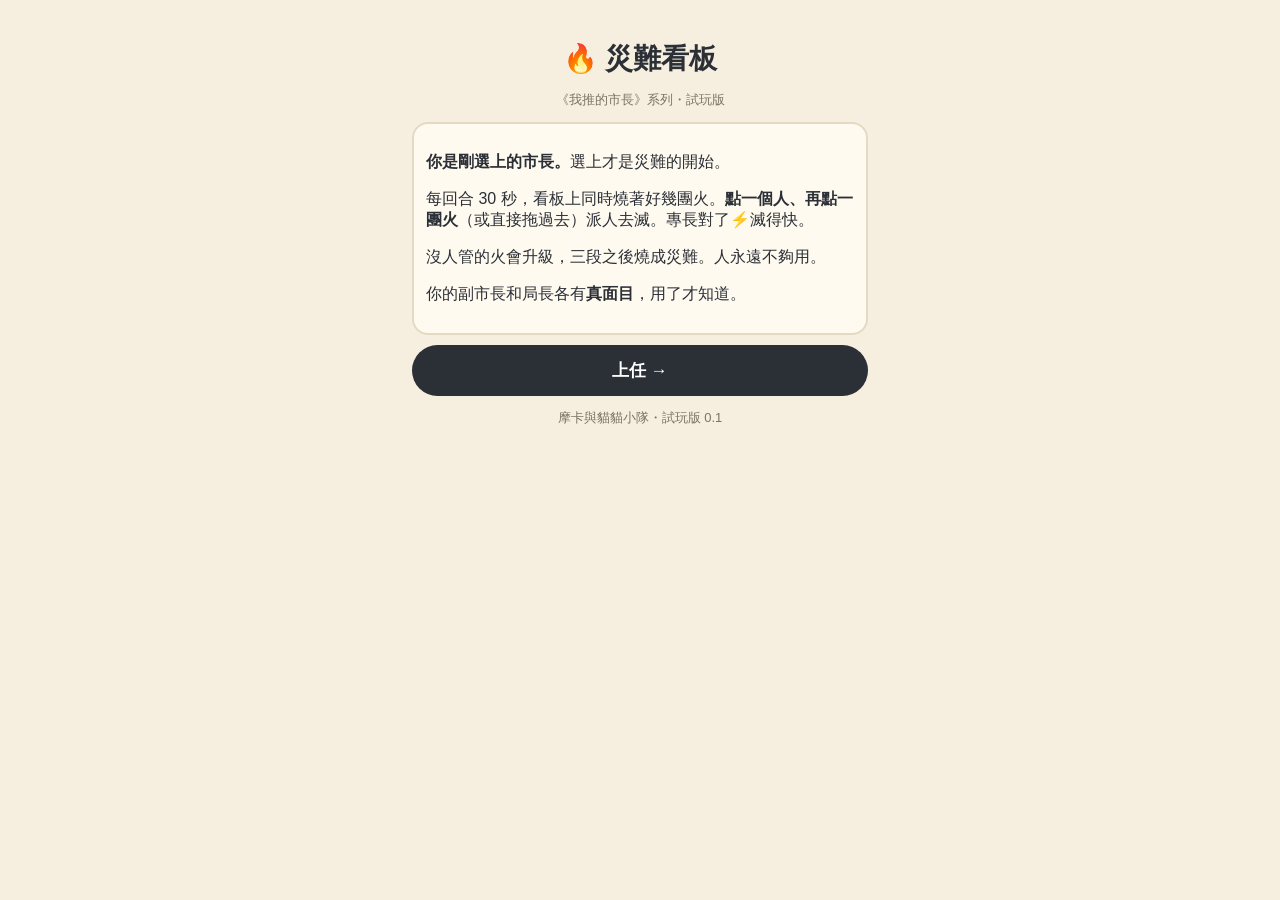
==== fires/index.html @ 39e949c8 "災難看板試玩版 0.1（fires/ 資料夾，現在的遊戲不動） Co-Authored-By: Claude Opus 5.5 <noreply@anthropic.com> Claude-Sessi" ====
<!doctype html>
<html lang="zh-Hant">
<head>
<meta charset="utf-8">
<meta http-equiv="Cache-Control" content="no-cache">
<meta name="viewport" content="width=device-width, initial-scale=1, viewport-fit=cover, user-scalable=no">
<title>災難看板（試玩版）</title>
<style>
:root { --bg: #f6efe0; --ink: #2b2f36; --muted: #7a7466; --line: #e4d9c3; --grn: #2e8b57; --yel: #e0a526; --red: #c0392b; }
* { box-sizing: border-box; -webkit-tap-highlight-color: transparent; }
html, body { margin: 0; background: var(--bg); color: var(--ink); font-family: -apple-system, "PingFang TC", "Noto Sans TC", "Microsoft JhengHei", sans-serif; touch-action: manipulation; }
#app { max-width: 480px; margin: 0 auto; padding: 10px 12px 24px; min-height: 100vh; }
h1 { text-align: center; font-size: 28px; margin: 30px 0 6px; }
h2 { font-size: 20px; margin: 8px 0; }
.muted { color: var(--muted); font-size: 13px; }
.center { text-align: center; }
.btn { display: block; width: 100%; border: 0; border-radius: 999px; padding: 14px; margin: 10px 0; font-size: 17px; font-weight: 700; background: var(--ink); color: #fff; }
.btn.ghost { background: transparent; color: var(--ink); border: 2px solid var(--ink); }
.card { background: #fffaf0; border: 2px solid var(--line); border-radius: 16px; padding: 12px; margin: 10px 0; }
/* 頂部 */
.top { position: sticky; top: 0; z-index: 5; background: var(--bg); padding-bottom: 6px; }
.row { display: flex; align-items: center; gap: 8px; }
.round { font-weight: 800; }
.clock { margin-left: auto; font-weight: 800; font-size: 20px; }
.clock.low { color: var(--red); }
.stats { display: grid; grid-template-columns: repeat(3, 1fr); gap: 6px; margin-top: 6px; }
.st { font-size: 12px; text-align: center; }
.st .bar { height: 7px; background: #e4d9c3; border-radius: 4px; overflow: hidden; margin-top: 2px; }
.st .bar div { height: 100%; transition: width .3s; }
.hint { background: var(--ink); color: #fff; border-radius: 10px; padding: 7px 10px; font-size: 13px; font-weight: 700; margin-top: 6px; }
/* 火 */
.fires { display: flex; flex-direction: column; gap: 8px; margin: 8px 0 120px; }
.fire { position: relative; background: #fff; border: 2px solid #f0c9b8; border-radius: 14px; padding: 8px 10px; transition: transform .1s; }
.fire.lv2 { border-color: #e98c6a; background: #fff4ee; }
.fire.lv3 { border-color: var(--red); background: #ffe9e3; animation: pulse 1s infinite; }
.fire.pledge { border-color: #9fc6a8; background: #f1faf3; }
.fire.drop { transform: scale(1.03); box-shadow: 0 0 0 3px #ffd166; }
.fire.done { opacity: .5; }
@keyframes pulse { 50% { box-shadow: 0 0 0 3px rgba(192, 57, 43, .25); } }
.fire .t { font-weight: 700; font-size: 15px; }
.fire .need { font-size: 11px; color: var(--muted); }
.meters { display: flex; gap: 6px; margin-top: 5px; align-items: center; font-size: 11px; color: var(--muted); }
.m { flex: 1; height: 6px; background: #eee; border-radius: 3px; overflow: hidden; }
.m div { height: 100%; }
.m.heat div { background: #e98c6a; }
.m.time div { background: #7a6ba8; }
.m.prog div { background: var(--grn); }
.slots { display: flex; gap: 4px; margin-top: 5px; min-height: 30px; }
.chip { display: inline-flex; align-items: center; gap: 3px; background: #f3e6d0; border-radius: 999px; padding: 3px 8px; font-size: 12px; }
/* 團隊 */
.team { position: fixed; left: 0; right: 0; bottom: 0; background: #fffaf0; border-top: 2px solid var(--line); padding: 8px 10px 12px; z-index: 6; }
.team .in { max-width: 480px; margin: 0 auto; }
.people { display: grid; grid-template-columns: repeat(6, 1fr); gap: 4px; }
.p { border: 2px solid var(--line); background: #fff; border-radius: 12px; padding: 4px 2px; text-align: center; font-size: 22px; touch-action: none; user-select: none; }
.p small { display: block; font-size: 9px; color: var(--muted); line-height: 1.2; }
.p .sp { font-size: 9px; background: #e3e9f7; color: #33508f; border-radius: 6px; padding: 0 3px; }
.p.sel { border-color: var(--yel); background: #fff6df; }
.p.busy { opacity: .55; }
.p.off { opacity: .3; }
.locked { font-size: 10px; color: #a39b8a; margin-top: 4px; text-align: center; }
.ghost { position: fixed; pointer-events: none; font-size: 30px; z-index: 50; transform: translate(-50%, -50%); }
.toast { position: fixed; left: 50%; top: 90px; transform: translateX(-50%); background: var(--ink); color: #fff; padding: 8px 14px; border-radius: 12px; font-size: 13px; z-index: 40; max-width: 90vw; animation: fade 2.6s forwards; }
@keyframes fade { 0%, 80% { opacity: 1; } 100% { opacity: 0; } }
/* 結果 */
.story { font-size: 17px; line-height: 1.6; font-weight: 700; }
.log div { font-size: 14px; padding: 3px 0; }
.post { border-top: 1px solid #f0e8d8; padding: 6px 0; font-size: 14px; }
.post b { font-size: 12px; color: #6b5a33; display: block; }
.delta { font-size: 13px; margin-top: 6px; }
.delta span { margin-right: 10px; font-weight: 700; }
.up { color: var(--grn); } .down { color: var(--red); }
.member { display: flex; align-items: center; gap: 8px; padding: 6px 0; border-bottom: 1px solid #f0e8d8; font-size: 14px; }
.member .e { font-size: 24px; }
.member .x { margin-left: auto; border: 2px solid var(--red); color: var(--red); background: #fff; border-radius: 999px; padding: 4px 10px; font-size: 12px; font-weight: 700; }
.ending { text-align: center; }
.ending .big { font-size: 64px; }
</style>
</head>
<body>
<div id="app"></div>
<script>
// ==========================================================
// 災難看板（試玩版）— 你是剛選上的市長。選上才是災難的開始。
// 每回合 30 秒：點一個人、再點一團火（或直接拖過去），派人滅火。
// 摩卡與貓貓小隊
// ==========================================================
const $ = s => document.querySelector(s), app = $('#app');
const rnd = n => Math.floor(Math.random() * n), pick = a => a[rnd(a.length)];
const shuffle = a => a.slice().sort(() => Math.random() - .5);
const ROUNDS = 8, ROUND_SEC = 30;
const SPEED = +new URLSearchParams(location.search).get('speed') || 1; // 測試用：?speed=5 讓時間跑快一點
const DT = 0.1 * SPEED;
const LABELS = [ '第 1 年・就職', '第 1 年・春', '第 1 年・颱風季', '第 1 年・預算季', '第 2 年', '第 3 年・期中考', '第 4 年・選前半年', '連任前夕' ];
const SPECS = { eng: '工程', fin: '財務', cou: '議會', med: '媒體', soc: '社福', tra: '交通' };

// ---------- 火：每一家族有 3 段（沒人管就升級）----------
// need：需要的專長；heat：要花多少力氣；sec：倒數秒數；fx：滅掉／燒成災難的影響
const FIRES = [
  { id: 'metro', e: '🚇', need: 'tra', st: ['捷運延伸線又延期了', '通車典禮取消，紀念商品已經在賣', '議員要求捷運局長下台'] },
  { id: 'council', e: '🏛️', need: 'cou', st: ['議員在質詢台拍桌', '議會拒審總預算（政見全卡住）', '預算被刪 30 億'], blocks: 1 },
  { id: 'contract', e: '📜', need: 'fin', st: ['前任簽的十年合約爆了', '廠商說提前解約要賠一大筆', '議員質疑：分手費誰付？'] },
  { id: 'crisp', e: '🧵', need: 'med', st: ['脆上又在吵', '吵上熱搜第一', '名嘴開始連播三天'] },
  { id: 'lunch', e: '🍱', need: 'soc', st: ['營養午餐團膳流標', '家長群組炸了', '學生吃泡麵上了新聞'] },
  { id: 'elder', e: '🧓', need: 'soc', st: ['敬老卡加碼，錢不夠', '長輩在市府門口陳情', '「市長翻臉不認帳」上頭版'] },
  { id: 'museum', e: '🏛', need: 'fin', st: ['紀念館只剩冷氣在上班', '議員拍影片：上週只來 11 人', '監察院來函'] },
  { id: 'skywalk', e: '🌉', need: 'eng', st: ['天空步道封閉半年', '工地只有一台怪手在睡覺', '「怪手睡覺」變成迷因'] },
  { id: 'stadium', e: '🏟️', need: 'eng', st: ['體育場草皮積水', '國際賽要移場', '「丟臉丟到國外」'] },
  { id: 'app', e: '📱', need: 'med', st: ['發券 App 開放 3 秒就當機', '「市府 App 3 秒當機」上熱搜', '資安專家說：那不是攻擊，是流量'] },
  { id: 'pole', e: '🪵', need: 'eng', st: ['一根廢棄電線桿，五個單位踢皮球', '里長在臉書幫電線桿慶生', '電線桿上了晚間新聞'] },
  { id: 'mascot', e: '🧸', need: 'med', st: ['議員舉牌考市長吉祥物名字', '40 多隻吉祥物上新聞', '「市長認不出自己的吉祥物」'] },
  { id: 'leak', e: '🕵️', need: 'cou', st: ['市政會議內容外流', '前任在臉書評論你們的計畫', '「市府有內鬼」'] },
  { id: 'concert', e: '🎤', need: 'fin', st: ['場租 0 元的演唱會，門票 3800', '記者算出場租應該多少', '議員：圖利！'] },
  { id: 'protest', e: '📢', need: 'soc', st: ['里長帶陳情團到市府', '陳情團在大廳打地舖', '陳情變成靜坐'] },
  { id: 'bus', e: '🚌', need: 'tra', st: ['新公車路線被罵翻', '司機說路線根本開不過去', '公車卡在巷子裡上新聞'] }
];
const SEASON = { 2: { id: 'typhoon', e: '🌀', need: 'eng', st: ['颱風明天到', '颱風假放不放？全市在等', '低窪地區淹水了'], sec: 0.7 }, 3: { id: 'budget', e: '💰', need: 'fin', st: ['預算季：議員排隊要建設', '總預算卡在議會', '預算被刪，局處停擺'] }, 5: { id: 'midterm', e: '🗳️', need: 'cou', st: ['期中考：同黨議員要你站台', '不站台被說不挺自己人', '黨內開始說要換人選'] } };
const PLEDGES = [ { id: 'housing', e: '🏘️', t: '政見：社會住宅' }, { id: 'busnew', e: '🚌', t: '政見：公車路線大翻新' }, { id: 'daycare', e: '🧸', t: '政見：公共托嬰加倍' }, { id: 'park', e: '🌳', t: '政見：每區一座共融公園' } ];

// ---------- 人：三位副市長＋三位局長，各有專長；真面目隱藏 ----------
const ROSTER = [
  { e: '👨‍💼', n: '周副市長', sp: 'cou' }, { e: '👩‍💼', n: '林副市長', sp: 'fin' }, { e: '🧑‍💼', n: '陳副市長', sp: 'soc' },
  { e: '👷', n: '工務局長', sp: 'eng' }, { e: '🚦', n: '交通局長', sp: 'tra' }, { e: '📣', n: '新聞處長', sp: 'med' }
];
const SPARE = [ { e: '🧓', n: '資深文官', sp: 'cou' }, { e: '🎓', n: '學者局長', sp: 'fin' }, { e: '🙋', n: '新任局長', sp: 'eng' }, { e: '👩‍🔧', n: '鄰市來的局長', sp: 'tra' }, { e: '🗞️', n: '前記者', sp: 'med' }, { e: '🤝', n: '社工出身的局長', sp: 'soc' } ];
const TRAITS = {
  good: { w: 34, n: '靠得住', tip: '' },
  pro: { w: 14, n: '超能幹', tip: '三分鐘就搞定，大家都嚇一跳' },
  credit: { w: 13, n: '很會搶功', tip: '在記者會上說火是他滅的' },
  blame: { w: 13, n: '一直推責任', tip: '火燒起來時，說是你交辦不清楚' },
  image: { w: 13, n: '形象派不做事', tip: '拍了一支影片，火還在燒' },
  vendor: { w: 13, n: '跟廠商走太近', tip: '被拍到跟廠商吃飯' }
};
const pickTrait = () => { const L = Object.entries(TRAITS); let x = Math.random() * L.reduce((a, [, t]) => a + t.w, 0); for (const [k, t] of L) { x -= t.w; if (x < 0) return k; } return 'good'; };
const mkPerson = (b, i) => ({ id: 'p' + i + '_' + rnd(1e6), ...b, trait: pickTrait(), known: false, on: null, rest: 0 });

// ---------- 狀態 ----------
let S = null;
function newGame() {
  S = { round: 0, pop: 50, council: 50, budget: 50, team: ROSTER.map(mkPerson), fires: [], log: [], disasters: 0, put: 0, pledgesDone: 0, pledgePool: shuffle(PLEDGES).slice(0, 3), history: [] };
}
const STATS = [ ['pop', '😊 民意'], ['council', '🏛️ 議會'], ['budget', '💰 財政'] ];
const clamp = v => Math.max(0, Math.min(100, v));
function addFx(fx, why) { for (const k in fx) S[k] = clamp(S[k] + fx[k]); if (why) S.log.push(why); }

// ---------- 開火 ----------
function spawnFire(fam, lvl = 0) {
  const base = 12 + lvl * 6 + rnd(6);
  const sec = Math.round((14 + rnd(10)) * (fam.sec || 1));
  S.fires.push({ uid: 'f' + rnd(1e9), fam, lvl, heat: base, max: base, sec, secMax: sec, done: false });
}
function spawnPledge() {
  const p = S.pledgePool.find(x => !x.done && !S.fires.some(f => f.pledge && f.p.id === x.id));
  if (!p) return;
  S.fires.push({ uid: 'g' + rnd(1e9), pledge: true, p, heat: 0, max: 30, prog: 0, done: false });
}
function startRound() {
  S.round++; S.log = []; S.events = { put: [], burned: [], credit: [] };
  S.team.forEach(p => { p.on = null; if (p.rest) p.rest--; });
  // 新的火：2～3 團＋季節；前一回合沒滅的火已經升級留下來
  const live = S.fires.filter(f => !f.done && !f.pledge).map(f => f.fam.id);
  const pool = shuffle(FIRES.filter(f => !live.includes(f.id)));
  const n = Math.min(6 - S.fires.filter(f => !f.done && !f.pledge).length, S.round === 1 ? 3 : 2 + (S.round > 4 ? 1 : 0));
  for (let i = 0; i < Math.max(1, n); i++) spawnFire(pool[i]);
  if (SEASON[S.round] && !live.includes(SEASON[S.round].id)) spawnFire(SEASON[S.round]);
  if (!S.fires.some(f => f.pledge && !f.done)) spawnPledge();
  S.t = ROUND_SEC; S.sel = null; S.midSpawned = false;
  renderBoard();
  S.timer = setInterval(tick, 100);
}

// ---------- 每 0.1 秒 ----------
function power(p, f) {
  let w = f.pledge ? 1 : (p.sp === f.fam.need ? 2 : 1);
  if (p.trait === 'pro') w *= 1.6;
  if (p.trait === 'image') w *= 0.4;
  return w;
}
function reveal(p) {
  if (p.known || p.trait === 'good') { p.known = true; return; }
  p.known = true; toast(`😳 ${p.n} 的真面目：${TRAITS[p.trait].n}——${TRAITS[p.trait].tip}`);
}
function tick() {
  S.t -= DT;
  const blocked = S.fires.some(f => !f.done && f.fam && f.fam.blocks && f.lvl >= 1);
  for (const f of S.fires) {
    if (f.done) continue;
    const crew = S.team.filter(p => p.on === f.uid);
    if (f.pledge) {
      if (!blocked) f.prog += crew.reduce((a, p) => a + power(p, f), 0) * DT;
      if (f.prog >= f.max) { f.done = true; f.p.done = true; S.pledgesDone++; addFx({ pop: 8, council: 2 }, `✂️ ${f.p.t.replace('政見：', '')} 完工剪綵！`); crew.forEach(p => { p.on = null; if (p.trait === 'credit') { S.events.credit.push(p.n); addFx({ pop: -4 }); } }); if (crew.some(p => p.trait === 'credit')) toast(`📸 ${crew.find(p => p.trait === 'credit').n} 搶在你前面剪綵`); }
      continue;
    }
    f.sec -= DT;
    f.heat -= crew.reduce((a, p) => a + power(p, f), 0) * DT;
    if (crew.length) crew.forEach(p => { if (!p.touched) { p.touched = true; if (p.trait === 'image') { reveal(p); addFx({ pop: 1 }); } } });
    if (f.heat <= 0) {
      f.done = true; S.put++; S.events.put.push(f);
      const gain = { pop: 2 + f.lvl, council: f.fam.need === 'cou' ? 2 : 0 };
      if (crew.some(p => p.trait === 'credit')) { const c = crew.find(p => p.trait === 'credit'); reveal(c); gain.pop = 0; S.events.credit.push(c.n); }
      addFx(gain);
      crew.forEach(p => { if (p.trait === 'pro') reveal(p); p.on = null; });
      const v = crew.find(p => p.trait === 'vendor');
      if (v && Math.random() < 0.6) { reveal(v); spawnFire({ id: 'scandal_' + v.id, e: '🍽️', need: 'cou', st: [`${v.n}跟廠商吃飯被拍`, '政風處介入調查', '檢調約談'] }); }
    } else if (f.sec <= 0) escalate(f, crew);
  }
  // 回合中段再冒一團火
  if ((!S.midSpawned && S.t < ROUND_SEC * 0.6) || (S.midSpawned === 1 && S.round > 4 && S.t < ROUND_SEC * 0.3)) { S.midSpawned = (S.midSpawned || 0) + 1; const live = S.fires.filter(f => !f.done).map(f => f.fam && f.fam.id); const fam = shuffle(FIRES).find(x => !live.includes(x.id)); if (fam && S.fires.filter(f => !f.done && !f.pledge).length < 6) { spawnFire(fam); toast(`🔥 新的災難：${fam.st[0]}`); } }
  if (S.t <= 0) return endRound();
  renderLive();
}
function escalate(f, crew) {
  const blamer = crew.find(p => p.trait === 'blame');
  if (blamer) { reveal(blamer); addFx({ council: -3 }); }
  if (f.lvl >= 2) {
    // 燒成災難
    f.done = true; f.burned = true; S.disasters++; S.events.burned.push(f);
    addFx({ pop: -6, council: -4, budget: -5 });
    crew.forEach(p => p.on = null);
    toast(`💥 燒成災難：${f.fam.st[2]}`);
    return;
  }
  f.lvl++; f.heat = f.max = 12 + f.lvl * 6 + rnd(6); f.secMax = f.sec = 14 + rnd(8);
  addFx({ pop: -1 });
  toast(`🔥 升級：${f.fam.st[f.lvl]}`);
}
function endRound() {
  clearInterval(S.timer);
  // 沒滅的火留到下回合，倒數接著跑（會繼續長大）
  S.fires = S.fires.filter(f => !f.done);
  addFx({ budget: 3 });
  S.history.push({ round: S.round, put: S.events.put.length, burned: S.events.burned.length });
  if (S.pop <= 0 || S.council <= 0) return endingScreen(true);
  resultScreen();
}

// ---------- 畫面：看板 ----------
function statBar() {
  return `<div class="stats">${STATS.map(([k, n]) => { const v = S[k], c = v < 25 ? 'var(--red)' : v < 45 ? 'var(--yel)' : 'var(--grn)'; return `<div class="st">${n} ${Math.round(v)}<div class="bar"><div style="width:${v}%;background:${c}"></div></div></div>`; }).join('')}</div>`;
}
function renderBoard() {
  app.innerHTML = `<div class="top"><div class="row"><span class="round">${LABELS[S.round - 1]}</span><span class="muted">${S.round}/${ROUNDS}</span><span class="clock" id="clock"></span></div>${statBar()}<div class="hint" id="hint"></div></div>
    <div class="fires" id="fires"></div>
    <div class="team"><div class="in"><div class="people" id="people"></div><div class="locked">🔒 主計・人事・警察・政風：依法不是市長換的</div></div></div>`;
  renderLive();
}
function renderLive() {
  const c = $('#clock'); if (!c) return;
  c.textContent = `⏱ ${Math.max(0, S.t).toFixed(0)}s`; c.className = 'clock' + (S.t < 8 ? ' low' : '');
  $('#hint').textContent = S.sel ? `👉 把 ${S.team.find(p => p.id === S.sel).n} 派到哪一團火？點那張卡` : '👉 點一個人，再點一團火（也可以直接拖過去）';
  const blocked = S.fires.some(f => !f.done && f.fam && f.fam.blocks && f.lvl >= 1);
  $('#fires').innerHTML = S.fires.filter(f => !f.done).map(f => {
    const crew = S.team.filter(p => p.on === f.uid);
    if (f.pledge) return `<div class="fire pledge" data-f="${f.uid}"><div class="t">${f.p.e} ${f.p.t}</div><div class="need">${blocked ? '⛔ 議會拒審中，政見推不動' : '派人推進度（誰都可以）'}</div><div class="meters">進度<div class="m prog"><div style="width:${f.prog / f.max * 100}%"></div></div></div><div class="slots">${crew.map(p => `<span class="chip" data-un="${p.id}">${p.e}${p.n}</span>`).join('')}</div></div>`;
    return `<div class="fire lv${f.lvl + 1}" data-f="${f.uid}"><div class="t">${f.fam.e} ${f.fam.st[f.lvl]}</div><div class="need">需要：${SPECS[f.fam.need]}${f.lvl ? `・升級 ${f.lvl} 次` : ''}</div>
      <div class="meters">火勢<div class="m heat"><div style="width:${Math.max(0, f.heat / f.max * 100)}%"></div></div>倒數<div class="m time"><div style="width:${Math.max(0, f.sec / f.secMax * 100)}%"></div></div></div>
      <div class="slots">${crew.map(p => `<span class="chip" data-un="${p.id}">${p.e}${p.n}${p.sp === f.fam.need ? '⚡' : ''}</span>`).join('')}</div></div>`;
  }).join('');
  $('#people').innerHTML = S.team.map(p => `<div class="p ${S.sel === p.id ? 'sel' : ''} ${p.on ? 'busy' : ''} ${p.rest ? 'off' : ''}" data-p="${p.id}">${p.e}<small>${p.n}</small><span class="sp">${SPECS[p.sp]}</span>${p.known && p.trait !== 'good' ? `<small>😳${TRAITS[p.trait].n}</small>` : ''}</div>`).join('');
  bind();
}
function assign(pid, fid) {
  const p = S.team.find(x => x.id === pid), f = S.fires.find(x => x.uid === fid);
  if (!p || !f || p.rest) return;
  p.on = fid; S.sel = null;
}
function bind() {
  document.querySelectorAll('[data-f]').forEach(el => el.onclick = e => { if (e.target.closest('[data-un]')) return; if (S.sel) { assign(S.sel, el.dataset.f); renderLive(); } });
  document.querySelectorAll('[data-un]').forEach(el => el.onclick = () => { const p = S.team.find(x => x.id === el.dataset.un); if (p) p.on = null; renderLive(); });
  document.querySelectorAll('[data-p]').forEach(el => {
    el.onpointerdown = e => startDrag(e, el.dataset.p);
  });
}
// 拖曳：按住人拖到火上；只是點一下就當成「選取」
function startDrag(e, pid) {
  const p = S.team.find(x => x.id === pid); if (!p || p.rest) return;
  const sx = e.clientX, sy = e.clientY; let g = null, over = null, moved = false;
  const mv = ev => {
    if (!moved && Math.hypot(ev.clientX - sx, ev.clientY - sy) > 8) { moved = true; g = document.createElement('div'); g.className = 'ghost'; g.textContent = p.e; document.body.appendChild(g); }
    if (!moved) return;
    g.style.left = ev.clientX + 'px'; g.style.top = ev.clientY + 'px';
    const el = document.elementFromPoint(ev.clientX, ev.clientY), f = el && el.closest('[data-f]');
    if (over && over !== f) over.classList.remove('drop');
    over = f; if (f) f.classList.add('drop');
  };
  const up = () => {
    window.removeEventListener('pointermove', mv); window.removeEventListener('pointerup', up);
    if (g) g.remove();
    if (moved && over) assign(pid, over.dataset.f);
    else if (!moved) S.sel = S.sel === pid ? null : pid;
    renderLive();
  };
  window.addEventListener('pointermove', mv); window.addEventListener('pointerup', up);
}
function toast(t) { const d = document.createElement('div'); d.className = 'toast'; d.textContent = t; document.body.appendChild(d); setTimeout(() => d.remove(), 2600); }

// ---------- 回合結果：一句劇情＋脆＋少量數字 ----------
const USERS = ['捷運通勤的阿凱', '早餐店阿姨', '貓奴工程師', '外送員小陳', '退休國文老師', '機車族日常', '三寶媽在線上', '里長的頭號粉絲', '熬夜的研究生', '市場賣菜的大姊', '計程車運將', '咖啡店店長'];
function storyOf(ev) {
  if (ev.burned.length >= 2) return `兩團火同時燒成災難，記者在市府門口連線一整天。`;
  if (ev.burned.length === 1) return `「${ev.burned[0].fam.st[2]}」——這一季大家只記得這件事。`;
  if (ev.credit.length) return `火是你們滅的，但記者會上站在中間的是${ev.credit[0]}。`;
  if (ev.put.length >= 4) return `這一季手忙腳亂，但居然都撐住了。秘書長說：「很少見。」`;
  if (ev.put.length === 0) return `一團火都沒滅，大家都在開會。`;
  return `滅了 ${ev.put.length} 團火，剩下的明天會更大。`;
}
function resultScreen() {
  const ev = S.events, start = S.history.length > 1 ? null : null;
  const mood = ev.burned.length ? 'down' : 'up';
  const lines = { up: ['欸這季還可以', '第一次覺得市府有在做事', '先給個讚，看後續', '有比前任好一點點'], down: ['市府到底在幹嘛', '笑死，又來', '選上就這樣？', '四年很快就過了喔'], mid: ['方向對啦，但也太慢', '先不要高興太早', '好壞參半'] };
  const us = shuffle(USERS);
  const team = S.team.map(p => `<div class="member"><span class="e">${p.e}</span><div><b>${p.n}</b>（${SPECS[p.sp]}）<br><small class="muted">${p.known ? (p.trait === 'good' ? '靠得住' : '😳 ' + TRAITS[p.trait].n) : '真面目還不知道'}${p.rest ? '・剛到任，下回合才能派' : ''}</small></div>${p.known && p.trait !== 'good' && p.trait !== 'pro' ? `<button class="x" data-x="${p.id}">換掉</button>` : ''}</div>`).join('');
  app.innerHTML = `<div class="top"><div class="row"><span class="round">${LABELS[S.round - 1]}・結束</span></div>${statBar()}</div>
    <div class="card"><div class="story">${storyOf(ev)}</div>
      <div class="log">${ev.put.map(f => `<div>✅ ${f.fam.e} 滅了：${f.fam.st[f.lvl]}</div>`).join('')}${ev.burned.map(f => `<div class="down">💥 燒成災難：${f.fam.st[2]}</div>`).join('')}${S.log.map(l => `<div>${l}</div>`).join('')}</div></div>
    <div class="card"><div class="muted">🧵 脆上的反應</div>
      <div class="post"><b>${us[0]}</b>${pick(lines[mood])}</div><div class="post"><b>${us[1]}</b>${pick(lines.mid)}</div></div>
    <div class="card"><b>👥 你的團隊</b><div class="muted">用過才知道真面目。換人要花一回合，也會被說內閣不穩（民意 −3）。</div>${team}</div>
    <button class="btn" id="go">${S.round >= ROUNDS ? '看結局 →' : `下一回合：${LABELS[S.round]} →`}</button>`;
  document.querySelectorAll('[data-x]').forEach(b => b.onclick = () => {
    const i = S.team.findIndex(p => p.id === b.dataset.x); const old = S.team[i];
    const base = SPARE.find(x => x.sp === old.sp) || pick(SPARE);
    S.team[i] = { ...mkPerson(base, i), rest: 1 };
    addFx({ pop: -3 });
    toast(`🔁 換掉 ${old.n}。記者：「新市府內閣不穩？」`);
    resultScreen();
  });
  $('#go').onclick = () => S.round >= ROUNDS ? endingScreen(false) : startRound();
}

// ---------- 結局 ----------
function endingScreen(early) {
  const score = S.pop * 0.5 + S.council * 0.3 + S.budget * 0.2 + S.pledgesDone * 8 - S.disasters * 3;
  const E = early ? { e: '🪧', t: '被罷免了', d: '民意或議會歸零，罷免案通過。選上真的是災難的開始。' }
    : score >= 60 ? { e: '🌤️', t: '連任成功', d: `四年滅了 ${S.put} 團火，兌現 ${S.pledgesDone} 個政見。連任那晚，你想起就職那天的抽屜。` }
    : score >= 42 ? { e: '😮‍💨', t: '驚險連任', d: `贏了，但只贏一點點。燒成災難的有 ${S.disasters} 團，大家都還記得。` }
    : { e: '📦', t: '一任市長', d: `四年過去，${S.disasters} 團火燒成災難。下一任市長打開抽屜，看到的是你留下的東西。` };
  const fake = S.team.filter(p => p.trait !== 'good');
  app.innerHTML = `<div class="ending"><div class="big">${E.e}</div><h2>${E.t}</h2><p>${E.d}</p>
    <div class="card" style="text-align:left">🔥 滅火 ${S.put} 團・💥 燒成災難 ${S.disasters} 團・✂️ 政見 ${S.pledgesDone} 個<br>😳 團隊的真面目：${fake.length ? fake.map(p => `${p.n}（${TRAITS[p.trait].n}）`).join('、') : '大家都靠得住，難得'}</div>
    <button class="btn" id="again">🔁 再當一次市長</button></div>`;
  $('#again').onclick = () => { newGame(); startRound(); };
}

// ---------- 標題 ----------
function title() {
  app.innerHTML = `<h1>🔥 災難看板</h1><p class="center muted">《我推的市長》系列・試玩版</p>
    <div class="card"><p><b>你是剛選上的市長。</b>選上才是災難的開始。</p>
    <p>每回合 30 秒，看板上同時燒著好幾團火。<b>點一個人、再點一團火</b>（或直接拖過去）派人去滅。專長對了⚡滅得快。</p>
    <p>沒人管的火會升級，三段之後燒成災難。人永遠不夠用。</p>
    <p>你的副市長和局長各有<b>真面目</b>，用了才知道。</p></div>
    <button class="btn" id="go">上任 →</button><p class="center muted">摩卡與貓貓小隊・試玩版 0.1</p>`;
  $('#go').onclick = () => { newGame(); startRound(); };
}
title();
</script>
</body>
</html>
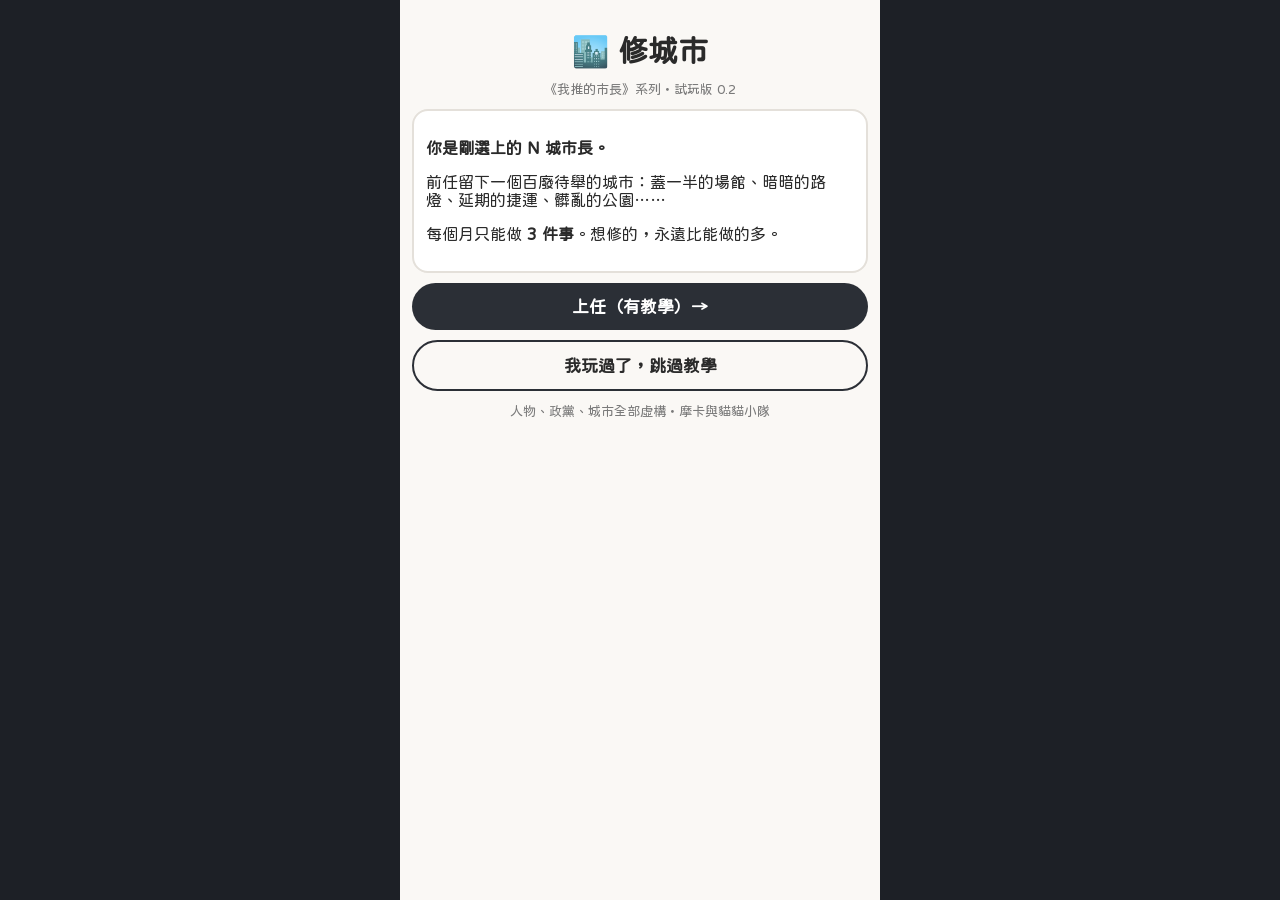
==== commit 3e07d356: "修城市試玩版 0.2（取代災難看板，0.1 留在 fires/v01.html） Co-Authored-By: Claude Opus 5.5 <noreply@anthropic.com> Cla" ====
--- a/fires/index.html
+++ b/fires/index.html
@@ -3,353 +3,406 @@
 <head>
 <meta charset="utf-8">
 <meta http-equiv="Cache-Control" content="no-cache">
-<meta name="viewport" content="width=device-width, initial-scale=1, viewport-fit=cover, user-scalable=no">
-<title>災難看板（試玩版）</title>
+<meta name="viewport" content="width=device-width, initial-scale=1, viewport-fit=cover">
+<title>修城市（試玩版）</title>
+<link rel="preconnect" href="https://fonts.googleapis.com">
+<link rel="preconnect" href="https://fonts.gstatic.com" crossorigin>
+<link href="https://fonts.googleapis.com/css2?family=Huninn&display=swap" rel="stylesheet">
 <style>
-:root { --bg: #f6efe0; --ink: #2b2f36; --muted: #7a7466; --line: #e4d9c3; --grn: #2e8b57; --yel: #e0a526; --red: #c0392b; }
+/* 配色、字型延續選戰篇 */
+:root { --paper: #faf8f5; --ink: #2a2a2a; --muted: #7a7a7a; --room: #2b2f36; --red: #d93636; --gold: #e0a526; --green: #2e9e6a; --line: #e4e0da; --road: #d9d4cb; }
+@font-face { font-family: 'ColorEmoji'; src: local('Apple Color Emoji'), local('Segoe UI Emoji'), local('Noto Color Emoji'); unicode-range: U+1F000-1FAFF, U+2600-27BF, U+2B00-2BFF, U+FE0F; }
 * { box-sizing: border-box; -webkit-tap-highlight-color: transparent; }
-html, body { margin: 0; background: var(--bg); color: var(--ink); font-family: -apple-system, "PingFang TC", "Noto Sans TC", "Microsoft JhengHei", sans-serif; touch-action: manipulation; }
-#app { max-width: 480px; margin: 0 auto; padding: 10px 12px 24px; min-height: 100vh; }
-h1 { text-align: center; font-size: 28px; margin: 30px 0 6px; }
-h2 { font-size: 20px; margin: 8px 0; }
+html, body { margin: 0; background: #1d2026; color: var(--ink); font-family: 'ColorEmoji', 'Huninn', 'PingFang TC', 'Noto Sans TC', 'Microsoft JhengHei', sans-serif; }
+#app { max-width: 480px; margin: 0 auto; min-height: 100vh; background: var(--paper); padding: 10px 12px 90px; position: relative; }
+button { font-family: inherit; cursor: pointer; }
+h1 { text-align: center; margin: 24px 0 4px; font-size: 30px; }
+h2 { margin: 6px 0; font-size: 20px; }
 .muted { color: var(--muted); font-size: 13px; }
 .center { text-align: center; }
-.btn { display: block; width: 100%; border: 0; border-radius: 999px; padding: 14px; margin: 10px 0; font-size: 17px; font-weight: 700; background: var(--ink); color: #fff; }
-.btn.ghost { background: transparent; color: var(--ink); border: 2px solid var(--ink); }
-.card { background: #fffaf0; border: 2px solid var(--line); border-radius: 16px; padding: 12px; margin: 10px 0; }
+.btn { display: block; width: 100%; border: 0; border-radius: 999px; padding: 14px; margin: 10px 0; font-size: 17px; font-weight: 700; background: var(--room); color: #fff; }
+.btn.ghost { background: transparent; color: var(--ink); border: 2px solid var(--room); }
+.btn:disabled { opacity: .4; }
+.card { background: #fff; border: 2px solid var(--line); border-radius: 16px; padding: 12px; margin: 10px 0; }
+.face { width: 64px; height: 64px; border-radius: 50%; object-fit: cover; background: #f3e6d0; }
+.face.s { width: 34px; height: 34px; }
 /* 頂部 */
-.top { position: sticky; top: 0; z-index: 5; background: var(--bg); padding-bottom: 6px; }
+.top { position: sticky; top: 0; z-index: 5; background: var(--paper); padding: 4px 0 6px; }
 .row { display: flex; align-items: center; gap: 8px; }
-.round { font-weight: 800; }
-.clock { margin-left: auto; font-weight: 800; font-size: 20px; }
-.clock.low { color: var(--red); }
-.stats { display: grid; grid-template-columns: repeat(3, 1fr); gap: 6px; margin-top: 6px; }
-.st { font-size: 12px; text-align: center; }
-.st .bar { height: 7px; background: #e4d9c3; border-radius: 4px; overflow: hidden; margin-top: 2px; }
-.st .bar div { height: 100%; transition: width .3s; }
-.hint { background: var(--ink); color: #fff; border-radius: 10px; padding: 7px 10px; font-size: 13px; font-weight: 700; margin-top: 6px; }
-/* 火 */
-.fires { display: flex; flex-direction: column; gap: 8px; margin: 8px 0 120px; }
-.fire { position: relative; background: #fff; border: 2px solid #f0c9b8; border-radius: 14px; padding: 8px 10px; transition: transform .1s; }
-.fire.lv2 { border-color: #e98c6a; background: #fff4ee; }
-.fire.lv3 { border-color: var(--red); background: #ffe9e3; animation: pulse 1s infinite; }
-.fire.pledge { border-color: #9fc6a8; background: #f1faf3; }
-.fire.drop { transform: scale(1.03); box-shadow: 0 0 0 3px #ffd166; }
-.fire.done { opacity: .5; }
-@keyframes pulse { 50% { box-shadow: 0 0 0 3px rgba(192, 57, 43, .25); } }
-.fire .t { font-weight: 700; font-size: 15px; }
-.fire .need { font-size: 11px; color: var(--muted); }
-.meters { display: flex; gap: 6px; margin-top: 5px; align-items: center; font-size: 11px; color: var(--muted); }
-.m { flex: 1; height: 6px; background: #eee; border-radius: 3px; overflow: hidden; }
-.m div { height: 100%; }
-.m.heat div { background: #e98c6a; }
-.m.time div { background: #7a6ba8; }
-.m.prog div { background: var(--grn); }
-.slots { display: flex; gap: 4px; margin-top: 5px; min-height: 30px; }
-.chip { display: inline-flex; align-items: center; gap: 3px; background: #f3e6d0; border-radius: 999px; padding: 3px 8px; font-size: 12px; }
-/* 團隊 */
-.team { position: fixed; left: 0; right: 0; bottom: 0; background: #fffaf0; border-top: 2px solid var(--line); padding: 8px 10px 12px; z-index: 6; }
-.team .in { max-width: 480px; margin: 0 auto; }
-.people { display: grid; grid-template-columns: repeat(6, 1fr); gap: 4px; }
-.p { border: 2px solid var(--line); background: #fff; border-radius: 12px; padding: 4px 2px; text-align: center; font-size: 22px; touch-action: none; user-select: none; }
-.p small { display: block; font-size: 9px; color: var(--muted); line-height: 1.2; }
-.p .sp { font-size: 9px; background: #e3e9f7; color: #33508f; border-radius: 6px; padding: 0 3px; }
-.p.sel { border-color: var(--yel); background: #fff6df; }
-.p.busy { opacity: .55; }
-.p.off { opacity: .3; }
-.locked { font-size: 10px; color: #a39b8a; margin-top: 4px; text-align: center; }
-.ghost { position: fixed; pointer-events: none; font-size: 30px; z-index: 50; transform: translate(-50%, -50%); }
-.toast { position: fixed; left: 50%; top: 90px; transform: translateX(-50%); background: var(--ink); color: #fff; padding: 8px 14px; border-radius: 12px; font-size: 13px; z-index: 40; max-width: 90vw; animation: fade 2.6s forwards; }
+.month { font-weight: 800; font-size: 16px; }
+.ap { margin-left: auto; font-size: 18px; letter-spacing: 2px; }
+.bars { display: grid; grid-template-columns: repeat(3, 1fr); gap: 6px; margin-top: 4px; }
+.bar { font-size: 12px; }
+.bar i { display: block; height: 7px; border-radius: 4px; background: #eee; overflow: hidden; margin-top: 2px; }
+.bar i b { display: block; height: 100%; }
+.hint { background: var(--room); color: #fff; border-radius: 10px; padding: 7px 10px; font-size: 13px; font-weight: 700; margin-top: 6px; }
+.hint.tut { background: var(--gold); color: #2a2a2a; animation: bob 1.2s infinite; }
+@keyframes bob { 50% { transform: translateY(-2px); } }
+/* N 城地圖：城市街廓＋道路（不是島嶼） */
+.map { background: var(--road); border-radius: 18px; padding: 8px; display: grid; grid-template-columns: 1fr 1fr; gap: 8px; margin-top: 8px; position: relative; }
+.map::before { content: ''; position: absolute; left: 50%; top: 6px; bottom: 6px; width: 4px; margin-left: -2px; background: repeating-linear-gradient(#fff 0 8px, transparent 8px 16px); opacity: .7; }
+.dist { border-radius: 14px; padding: 6px; min-height: 104px; position: relative; transition: background .6s, filter .6s; }
+.dist .dn { font-size: 12px; font-weight: 700; margin-bottom: 4px; }
+.dist .dn small { font-weight: 400; color: var(--muted); margin-left: 4px; }
+.sites { display: flex; flex-wrap: wrap; gap: 5px; }
+.site { position: relative; width: 62px; border: 2px solid rgba(0,0,0,.08); border-radius: 12px; background: rgba(255,255,255,.75); padding: 3px 2px; text-align: center; font-size: 24px; line-height: 1.1; }
+.site small { display: block; font-size: 9px; color: #555; line-height: 1.15; margin-top: 2px; }
+.site.broken { filter: grayscale(.85) contrast(.9); background: rgba(255,255,255,.5); }
+.site.broken::after { content: '🚧'; position: absolute; right: -4px; top: -6px; font-size: 14px; filter: none; }
+.site.rot { filter: grayscale(1) brightness(.85); }
+.site.rot::after { content: '💢'; }
+.site.work { background: #fff6df; border-color: var(--gold); }
+.site.work::after { content: '🏗️'; position: absolute; right: -4px; top: -6px; font-size: 14px; }
+.site.stuck::after { content: '⛔'; position: absolute; right: -4px; top: -6px; font-size: 14px; }
+.site.fixed { background: #e3f6ea; border-color: var(--green); animation: shine 1.2s; }
+.site.fixed::after { content: '✨'; position: absolute; right: -4px; top: -6px; font-size: 14px; }
+.site.botched { background: #f6efe0; border-color: #c9b38a; }
+.site.botched::after { content: '🩹'; position: absolute; right: -4px; top: -6px; font-size: 14px; }
+.site.tgt { box-shadow: 0 0 0 4px var(--gold); animation: bob 1s infinite; }
+.prog { height: 4px; background: #eee; border-radius: 2px; margin-top: 2px; overflow: hidden; }
+.prog b { display: block; height: 100%; background: var(--gold); }
+@keyframes shine { 0% { transform: scale(.8); } 60% { transform: scale(1.12); } 100% { transform: scale(1); } }
+/* 底部 */
+.dock { position: fixed; left: 0; right: 0; bottom: 0; z-index: 6; background: #fff; border-top: 2px solid var(--line); padding: 8px 12px calc(10px + env(safe-area-inset-bottom)); }
+.dock .in { max-width: 456px; margin: 0 auto; display: flex; gap: 8px; align-items: center; }
+.team { display: flex; gap: 2px; flex: 1; overflow-x: auto; }
+.mem { text-align: center; font-size: 9px; width: 42px; flex: none; border: 0; background: none; padding: 0; color: var(--ink); }
+.mem img { width: 34px; height: 34px; border-radius: 50%; object-fit: cover; border: 2px solid transparent; }
+.mem.busy img { border-color: var(--gold); }
+.mem.off img { opacity: .35; }
+.endm { flex: none; border: 0; border-radius: 999px; background: var(--red); color: #fff; font-weight: 700; padding: 12px 14px; font-size: 14px; }
+.endm.tgt { box-shadow: 0 0 0 4px var(--gold); }
+/* 彈出 */
+.sheet { position: fixed; inset: 0; z-index: 20; background: rgba(0,0,0,.45); display: flex; align-items: flex-end; justify-content: center; }
+.sheet .box { background: var(--paper); width: 100%; max-width: 480px; border-radius: 20px 20px 0 0; padding: 14px 14px calc(18px + env(safe-area-inset-bottom)); max-height: 85vh; overflow-y: auto; animation: up .25s; }
+@keyframes up { from { transform: translateY(40px); opacity: 0; } }
+.opt { display: flex; align-items: center; gap: 10px; width: 100%; text-align: left; border: 2px solid var(--line); background: #fff; border-radius: 14px; padding: 10px 12px; margin: 7px 0; font-size: 15px; color: var(--ink); }
+.opt small { display: block; font-size: 12px; color: var(--muted); }
+.opt:disabled { opacity: .45; }
+.opt.tgt { border-color: var(--gold); box-shadow: 0 0 0 3px #ffe39b; }
+.opt.gray { border-style: dashed; }
+.say { background: #fff; border-radius: 14px; padding: 10px 12px; margin: 8px 0; border-left: 4px solid var(--gold); font-size: 14px; line-height: 1.55; }
+.post { border-top: 1px solid #eee; padding: 6px 0; font-size: 14px; }
+.post b { font-size: 12px; color: #6b5a33; display: block; }
+.news div { font-size: 14px; padding: 4px 0; border-bottom: 1px dashed #eee; }
+.toast { position: fixed; left: 50%; top: 70px; transform: translateX(-50%); background: var(--room); color: #fff; padding: 9px 14px; border-radius: 12px; font-size: 13px; z-index: 30; max-width: 92vw; animation: fade 3s forwards; }
 @keyframes fade { 0%, 80% { opacity: 1; } 100% { opacity: 0; } }
-/* 結果 */
-.story { font-size: 17px; line-height: 1.6; font-weight: 700; }
-.log div { font-size: 14px; padding: 3px 0; }
-.post { border-top: 1px solid #f0e8d8; padding: 6px 0; font-size: 14px; }
-.post b { font-size: 12px; color: #6b5a33; display: block; }
-.delta { font-size: 13px; margin-top: 6px; }
-.delta span { margin-right: 10px; font-weight: 700; }
-.up { color: var(--grn); } .down { color: var(--red); }
-.member { display: flex; align-items: center; gap: 8px; padding: 6px 0; border-bottom: 1px solid #f0e8d8; font-size: 14px; }
-.member .e { font-size: 24px; }
-.member .x { margin-left: auto; border: 2px solid var(--red); color: var(--red); background: #fff; border-radius: 999px; padding: 4px 10px; font-size: 12px; font-weight: 700; }
 .ending { text-align: center; }
 .ending .big { font-size: 64px; }
+.tri { display: grid; grid-template-columns: repeat(3, 1fr); gap: 6px; margin: 10px 0; }
+.tri div { background: #fff; border: 2px solid var(--line); border-radius: 12px; padding: 8px 4px; font-size: 13px; }
+.tri b { display: block; font-size: 22px; }
 </style>
 </head>
 <body>
 <div id="app"></div>
 <script>
 // ==========================================================
-// 災難看板（試玩版）— 你是剛選上的市長。選上才是災難的開始。
-// 每回合 30 秒：點一個人、再點一團火（或直接拖過去），派人滅火。
+// 修城市（試玩版 0.2）— 你是剛選上的 N 城市長。百廢待舉。
+// 每個月只能做 3 件事，想修的永遠比能做的多。
 // 摩卡與貓貓小隊
 // ==========================================================
 const $ = s => document.querySelector(s), app = $('#app');
-const rnd = n => Math.floor(Math.random() * n), pick = a => a[rnd(a.length)];
-const shuffle = a => a.slice().sort(() => Math.random() - .5);
-const ROUNDS = 8, ROUND_SEC = 30;
-const SPEED = +new URLSearchParams(location.search).get('speed') || 1; // 測試用：?speed=5 讓時間跑快一點
-const DT = 0.1 * SPEED;
-const LABELS = [ '第 1 年・就職', '第 1 年・春', '第 1 年・颱風季', '第 1 年・預算季', '第 2 年', '第 3 年・期中考', '第 4 年・選前半年', '連任前夕' ];
-const SPECS = { eng: '工程', fin: '財務', cou: '議會', med: '媒體', soc: '社福', tra: '交通' };
-
-// ---------- 火：每一家族有 3 段（沒人管就升級）----------
-// need：需要的專長；heat：要花多少力氣；sec：倒數秒數；fx：滅掉／燒成災難的影響
-const FIRES = [
-  { id: 'metro', e: '🚇', need: 'tra', st: ['捷運延伸線又延期了', '通車典禮取消，紀念商品已經在賣', '議員要求捷運局長下台'] },
-  { id: 'council', e: '🏛️', need: 'cou', st: ['議員在質詢台拍桌', '議會拒審總預算（政見全卡住）', '預算被刪 30 億'], blocks: 1 },
-  { id: 'contract', e: '📜', need: 'fin', st: ['前任簽的十年合約爆了', '廠商說提前解約要賠一大筆', '議員質疑：分手費誰付？'] },
-  { id: 'crisp', e: '🧵', need: 'med', st: ['脆上又在吵', '吵上熱搜第一', '名嘴開始連播三天'] },
-  { id: 'lunch', e: '🍱', need: 'soc', st: ['營養午餐團膳流標', '家長群組炸了', '學生吃泡麵上了新聞'] },
-  { id: 'elder', e: '🧓', need: 'soc', st: ['敬老卡加碼，錢不夠', '長輩在市府門口陳情', '「市長翻臉不認帳」上頭版'] },
-  { id: 'museum', e: '🏛', need: 'fin', st: ['紀念館只剩冷氣在上班', '議員拍影片：上週只來 11 人', '監察院來函'] },
-  { id: 'skywalk', e: '🌉', need: 'eng', st: ['天空步道封閉半年', '工地只有一台怪手在睡覺', '「怪手睡覺」變成迷因'] },
-  { id: 'stadium', e: '🏟️', need: 'eng', st: ['體育場草皮積水', '國際賽要移場', '「丟臉丟到國外」'] },
-  { id: 'app', e: '📱', need: 'med', st: ['發券 App 開放 3 秒就當機', '「市府 App 3 秒當機」上熱搜', '資安專家說：那不是攻擊，是流量'] },
-  { id: 'pole', e: '🪵', need: 'eng', st: ['一根廢棄電線桿，五個單位踢皮球', '里長在臉書幫電線桿慶生', '電線桿上了晚間新聞'] },
-  { id: 'mascot', e: '🧸', need: 'med', st: ['議員舉牌考市長吉祥物名字', '40 多隻吉祥物上新聞', '「市長認不出自己的吉祥物」'] },
-  { id: 'leak', e: '🕵️', need: 'cou', st: ['市政會議內容外流', '前任在臉書評論你們的計畫', '「市府有內鬼」'] },
-  { id: 'concert', e: '🎤', need: 'fin', st: ['場租 0 元的演唱會，門票 3800', '記者算出場租應該多少', '議員：圖利！'] },
-  { id: 'protest', e: '📢', need: 'soc', st: ['里長帶陳情團到市府', '陳情團在大廳打地舖', '陳情變成靜坐'] },
-  { id: 'bus', e: '🚌', need: 'tra', st: ['新公車路線被罵翻', '司機說路線根本開不過去', '公車卡在巷子裡上新聞'] }
+const rnd = n => Math.floor(Math.random() * n), pick = a => a[rnd(a.length)], shuffle = a => a.slice().sort(() => Math.random() - .5);
+const TURNS = 16, AP = 3;
+const SPEC = { eng: '工程', fin: '財務', cou: '議會', soc: '社福', tra: '交通', med: '媒體' };
+const label = t => `第 ${Math.ceil(t / 4)} 年・${['1～3', '4～6', '7～9', '10～12'][(t - 1) % 4]} 月`;
+
+// ---------- N 城地圖：六個區，每區幾個壞掉的地方（台灣市政常見問題的類型）----------
+const DISTRICTS = [
+  { id: 'old', n: '舊城區', c: '#f4d9b8' }, { id: 'river', n: '河濱區', c: '#cfe4f2' },
+  { id: 'tech', n: '科技園區', c: '#dcd6f2' }, { id: 'east', n: '東區商圈', c: '#f6d3d9' },
+  { id: 'hill', n: '山邊住宅區', c: '#d6ecd2' }, { id: 'port', n: '港灣區', c: '#d2ecec' }
 ];
-const SEASON = { 2: { id: 'typhoon', e: '🌀', need: 'eng', st: ['颱風明天到', '颱風假放不放？全市在等', '低窪地區淹水了'], sec: 0.7 }, 3: { id: 'budget', e: '💰', need: 'fin', st: ['預算季：議員排隊要建設', '總預算卡在議會', '預算被刪，局處停擺'] }, 5: { id: 'midterm', e: '🗳️', need: 'cou', st: ['期中考：同黨議員要你站台', '不站台被說不挺自己人', '黨內開始說要換人選'] } };
-const PLEDGES = [ { id: 'housing', e: '🏘️', t: '政見：社會住宅' }, { id: 'busnew', e: '🚌', t: '政見：公車路線大翻新' }, { id: 'daycare', e: '🧸', t: '政見：公共托嬰加倍' }, { id: 'park', e: '🌳', t: '政見：每區一座共融公園' } ];
-
-// ---------- 人：三位副市長＋三位局長，各有專長；真面目隱藏 ----------
+// broken／fixed：壞掉和修好的樣子；need：最適合的專長；dur：要幾個月；cost：財政；obs：可能冒出的阻礙
+const SITES = [
+  { id: 'park', d: 'old', b: '🗑️', f: '🌳', bn: '髒亂的公園', fn: '共融公園', need: 'eng', dur: 2, cost: 6, obs: ['protest', 'tender'], tut: 1 },
+  { id: 'market', d: 'old', b: '🏚️', f: '🥬', bn: '漏水的老市場', fn: '新的傳統市場', need: 'soc', dur: 3, cost: 10, obs: ['protest', 'council', 'vendor'] },
+  { id: 'pole', d: 'old', b: '🪵', f: '🚶', bn: '人行道上的廢電線桿', fn: '暢通的人行道', need: 'eng', dur: 2, cost: 3, obs: ['kick', 'protest'] },
+  { id: 'bike', d: 'river', b: '🚧', f: '🚲', bn: '斷掉的河濱自行車道', fn: '串起來的自行車道', need: 'tra', dur: 3, cost: 8, obs: ['tender', 'central'] },
+  { id: 'sky', d: 'river', b: '🌁', f: '🌉', bn: '沒人去的天空步道', fn: '夜間燈光步道', need: 'eng', dur: 3, cost: 9, obs: ['vendorRun', 'council'] },
+  { id: 'lamp', d: 'river', b: '💡', f: '🌟', bn: '暗暗的路燈（十年合約）', fn: '亮起來的路燈', need: 'fin', dur: 2, cost: 8, obs: ['contract'] },
+  { id: 'metro', d: 'tech', b: '🚇', f: '🚄', bn: '延期的捷運延伸線', fn: '通車的捷運', need: 'tra', dur: 5, cost: 18, obs: ['central', 'tender', 'council'] },
+  { id: 'land', d: 'tech', b: '📜', f: '🏢', bn: '綁住的地上權', fn: '大廠進駐', need: 'fin', dur: 3, cost: 14, obs: ['contract', 'council'] },
+  { id: 'dome', d: 'east', b: '🏗️', f: '🏟️', bn: '蓋一半的巨型場館', fn: '完工的巨型場館', need: 'fin', dur: 5, cost: 20, obs: ['contract', 'vendorRun', 'council'], hard: 1 },
+  { id: 'cross', d: 'east', b: '🚦', f: '🛣️', bn: '塞爆的路口', fn: '順暢的路口', need: 'tra', dur: 2, cost: 5, obs: ['protest', 'director'] },
+  { id: 'scooter', d: 'east', b: '🛵', f: '🚸', bn: '被機車佔滿的騎樓', fn: '走得過的騎樓', need: 'cou', dur: 2, cost: 2, obs: ['protest', 'council'] },
+  { id: 'housing', d: 'hill', b: '🏚️', f: '🏘️', bn: '危老公寓', fn: '新的社會住宅', need: 'soc', dur: 4, cost: 16, obs: ['protest', 'council', 'tender'] },
+  { id: 'elder', d: 'hill', b: '🧓', f: '🏡', bn: '沒有長照據點的社區', fn: '長照據點', need: 'soc', dur: 2, cost: 6, obs: ['director', 'council'] },
+  { id: 'lunch', d: 'hill', b: '🍱', f: '🍎', bn: '流標的營養午餐', fn: '每校都有熱騰騰的午餐', need: 'soc', dur: 2, cost: 7, obs: ['tender', 'central'] },
+  { id: 'stadium', d: 'port', b: '🏟️', f: '🏆', bn: '一啟用就積水的體育場', fn: '辦得了國際賽的體育場', need: 'eng', dur: 3, cost: 10, obs: ['vendorRun', 'contract'] },
+  { id: 'museum', d: 'port', b: '🏛️', f: '🎨', bn: '只剩冷氣在上班的紀念館', fn: '熱鬧的青年基地', need: 'med', dur: 2, cost: 7, obs: ['council', 'protest'] }
+];
+// 阻礙小事件：每種有兩個解法（一定要花一件事）或先放著
+const OBS = {
+  council: { e: '🏛️', t: '議會不給錢', a: [['去議會協商', { budget: -2 }, 'cou'], ['答應議員的地方建設換預算', { budget: -6, gray: 1 }]] },
+  tender: { e: '📭', t: '招標流標，沒有廠商來', a: [['提高預算重新招標', { budget: -4 }, 'fin'], ['放寬資格再招一次', { pop: -2 }]] },
+  vendorRun: { e: '🏃', t: '得標廠商跑掉了', a: [['解約、重新發包', { budget: -5 }, 'fin'], ['找認識的廠商直接接手', { gray: 1 }]] },
+  contract: { e: '📜', t: '被前任簽的合約綁住', a: [['付錢提前解約', { budget: -8 }, 'fin'], ['跟廠商重新談', {}, 'cou']] },
+  protest: { e: '📢', t: '附近居民和攤商抗議', a: [['開說明會好好溝通', { pop: 1 }, 'soc'], ['先動工再說', { pop: -4 }]] },
+  director: { e: '🙅', t: '局長不配合', a: [['找局長好好談', {}, 'cou'], ['換一位局長', { pop: -3, swap: 1 }]] },
+  central: { e: '🏢', t: '要等中央核定', a: [['去中央跑公文', { }, 'cou'], ['先自己出錢', { budget: -8 }]] },
+  kick: { e: '⚽', t: '五個單位互踢皮球', a: [['把大家叫來當面喬', {}, 'cou'], ['叫工務局先拆再說', { pop: 2, gray: 1 }]] },
+  vendor: { e: '🧾', t: '攤商自治會有意見', a: [['一攤一攤去拜訪', {}, 'soc'], ['給自治會長一點好處', { gray: 1 }]] }
+};
+
+// ---------- 團隊：三位副市長＋三位局長（選戰篇的畫風）；個性用了才知道 ----------
 const ROSTER = [
-  { e: '👨‍💼', n: '周副市長', sp: 'cou' }, { e: '👩‍💼', n: '林副市長', sp: 'fin' }, { e: '🧑‍💼', n: '陳副市長', sp: 'soc' },
-  { e: '👷', n: '工務局長', sp: 'eng' }, { e: '🚦', n: '交通局長', sp: 'tra' }, { e: '📣', n: '新聞處長', sp: 'med' }
+  { n: '周副市長', img: 'npc_councilor', sp: 'cou' }, { n: '林副市長', img: 'npc_director', sp: 'fin' }, { n: '陳副市長', img: 'npc_volunteer', sp: 'soc' },
+  { n: '工務局長', img: 'npc_staff', sp: 'eng' }, { n: '交通局長', img: 'npc_foreign', sp: 'tra' }, { n: '新聞處長', img: 'npc_reporter', sp: 'med' }
 ];
-const SPARE = [ { e: '🧓', n: '資深文官', sp: 'cou' }, { e: '🎓', n: '學者局長', sp: 'fin' }, { e: '🙋', n: '新任局長', sp: 'eng' }, { e: '👩‍🔧', n: '鄰市來的局長', sp: 'tra' }, { e: '🗞️', n: '前記者', sp: 'med' }, { e: '🤝', n: '社工出身的局長', sp: 'soc' } ];
-const TRAITS = {
-  good: { w: 34, n: '靠得住', tip: '' },
-  pro: { w: 14, n: '超能幹', tip: '三分鐘就搞定，大家都嚇一跳' },
-  credit: { w: 13, n: '很會搶功', tip: '在記者會上說火是他滅的' },
-  blame: { w: 13, n: '一直推責任', tip: '火燒起來時，說是你交辦不清楚' },
-  image: { w: 13, n: '形象派不做事', tip: '拍了一支影片，火還在燒' },
-  vendor: { w: 13, n: '跟廠商走太近', tip: '被拍到跟廠商吃飯' }
+const SPARE = [ { n: '資深文官', img: 'npc_elder', sp: 'cou' }, { n: '學者局長', img: 'npc_pundit', sp: 'fin' }, { n: '新來的局長', img: 'npc_intern', sp: 'eng' }, { n: '鄰市來的局長', img: 'npc_shady', sp: 'tra' }, { n: '社工出身的局長', img: 'npc_chief', sp: 'soc' }, { n: '前記者', img: 'npc_donor', sp: 'med' } ];
+// 個性：發現的那一刻用一句台詞帶出來
+const PERS = {
+  good: { w: 34, n: '靠得住' },
+  pro: { w: 14, n: '超能幹', line: '「這個我上週就順手處理好了。」' },
+  credit: { w: 13, n: '很會搶功', line: '剪綵時站到你前面：「這是我一手推動的。」' },
+  blame: { w: 13, n: '很會推責任', line: '「這是市長交辦不清楚，不是我們局處的問題。」' },
+  image: { w: 13, n: '只想拍影片', line: '拍了一支工地巡視短片，工地其實沒動。' },
+  vendor: { w: 13, n: '跟廠商很熟', line: '被拍到跟得標廠商吃飯：「只是老朋友啦。」' }
 };
-const pickTrait = () => { const L = Object.entries(TRAITS); let x = Math.random() * L.reduce((a, [, t]) => a + t.w, 0); for (const [k, t] of L) { x -= t.w; if (x < 0) return k; } return 'good'; };
-const mkPerson = (b, i) => ({ id: 'p' + i + '_' + rnd(1e6), ...b, trait: pickTrait(), known: false, on: null, rest: 0 });
+const pickP = () => { let x = Math.random() * 100; for (const [k, p] of Object.entries(PERS)) { x -= p.w; if (x < 0) return k; } return 'good'; };
+const mk = (b, i) => ({ ...b, id: 'm' + i + rnd(1e6), per: pickP(), known: false, busy: null, off: 0 });
 
 // ---------- 狀態 ----------
-let S = null;
-function newGame() {
-  S = { round: 0, pop: 50, council: 50, budget: 50, team: ROSTER.map(mkPerson), fires: [], log: [], disasters: 0, put: 0, pledgesDone: 0, pledgePool: shuffle(PLEDGES).slice(0, 3), history: [] };
-}
-const STATS = [ ['pop', '😊 民意'], ['council', '🏛️ 議會'], ['budget', '💰 財政'] ];
+let S;
+function newGame(tut) {
+  const g = rnd(2) ? 'm' : 'f';
+  S = { t: 1, ap: AP, pop: 50, budget: 60, pocket: 0, heat: 0, caught: false, team: ROSTER.map(mk),
+    sites: SITES.map(s => ({ ...s, st: 'broken', prog: 0, idle: 0, by: null, ob: null, obAge: 0, bribe: false, surface: 0 })),
+    news: [], tut: tut ? 1 : 0, face: `art/${'ABCDEF'[rnd(6)]}_${g}_`, fixedCount: 0 };
+  if (tut) { S.team.find(m => m.sp === 'eng').per = 'good'; }
+}
 const clamp = v => Math.max(0, Math.min(100, v));
-function addFx(fx, why) { for (const k in fx) S[k] = clamp(S[k] + fx[k]); if (why) S.log.push(why); }
-
-// ---------- 開火 ----------
-function spawnFire(fam, lvl = 0) {
-  const base = 12 + lvl * 6 + rnd(6);
-  const sec = Math.round((14 + rnd(10)) * (fam.sec || 1));
-  S.fires.push({ uid: 'f' + rnd(1e9), fam, lvl, heat: base, max: base, sec, secMax: sec, done: false });
-}
-function spawnPledge() {
-  const p = S.pledgePool.find(x => !x.done && !S.fires.some(f => f.pledge && f.p.id === x.id));
-  if (!p) return;
-  S.fires.push({ uid: 'g' + rnd(1e9), pledge: true, p, heat: 0, max: 30, prog: 0, done: false });
-}
-function startRound() {
-  S.round++; S.log = []; S.events = { put: [], burned: [], credit: [] };
-  S.team.forEach(p => { p.on = null; if (p.rest) p.rest--; });
-  // 新的火：2～3 團＋季節；前一回合沒滅的火已經升級留下來
-  const live = S.fires.filter(f => !f.done && !f.pledge).map(f => f.fam.id);
-  const pool = shuffle(FIRES.filter(f => !live.includes(f.id)));
-  const n = Math.min(6 - S.fires.filter(f => !f.done && !f.pledge).length, S.round === 1 ? 3 : 2 + (S.round > 4 ? 1 : 0));
-  for (let i = 0; i < Math.max(1, n); i++) spawnFire(pool[i]);
-  if (SEASON[S.round] && !live.includes(SEASON[S.round].id)) spawnFire(SEASON[S.round]);
-  if (!S.fires.some(f => f.pledge && !f.done)) spawnPledge();
-  S.t = ROUND_SEC; S.sel = null; S.midSpawned = false;
-  renderBoard();
-  S.timer = setInterval(tick, 100);
-}
-
-// ---------- 每 0.1 秒 ----------
-function power(p, f) {
-  let w = f.pledge ? 1 : (p.sp === f.fam.need ? 2 : 1);
-  if (p.trait === 'pro') w *= 1.6;
-  if (p.trait === 'image') w *= 0.4;
-  return w;
-}
-function reveal(p) {
-  if (p.known || p.trait === 'good') { p.known = true; return; }
-  p.known = true; toast(`😳 ${p.n} 的真面目：${TRAITS[p.trait].n}——${TRAITS[p.trait].tip}`);
-}
-function tick() {
-  S.t -= DT;
-  const blocked = S.fires.some(f => !f.done && f.fam && f.fam.blocks && f.lvl >= 1);
-  for (const f of S.fires) {
-    if (f.done) continue;
-    const crew = S.team.filter(p => p.on === f.uid);
-    if (f.pledge) {
-      if (!blocked) f.prog += crew.reduce((a, p) => a + power(p, f), 0) * DT;
-      if (f.prog >= f.max) { f.done = true; f.p.done = true; S.pledgesDone++; addFx({ pop: 8, council: 2 }, `✂️ ${f.p.t.replace('政見：', '')} 完工剪綵！`); crew.forEach(p => { p.on = null; if (p.trait === 'credit') { S.events.credit.push(p.n); addFx({ pop: -4 }); } }); if (crew.some(p => p.trait === 'credit')) toast(`📸 ${crew.find(p => p.trait === 'credit').n} 搶在你前面剪綵`); }
-      continue;
-    }
-    f.sec -= DT;
-    f.heat -= crew.reduce((a, p) => a + power(p, f), 0) * DT;
-    if (crew.length) crew.forEach(p => { if (!p.touched) { p.touched = true; if (p.trait === 'image') { reveal(p); addFx({ pop: 1 }); } } });
-    if (f.heat <= 0) {
-      f.done = true; S.put++; S.events.put.push(f);
-      const gain = { pop: 2 + f.lvl, council: f.fam.need === 'cou' ? 2 : 0 };
-      if (crew.some(p => p.trait === 'credit')) { const c = crew.find(p => p.trait === 'credit'); reveal(c); gain.pop = 0; S.events.credit.push(c.n); }
-      addFx(gain);
-      crew.forEach(p => { if (p.trait === 'pro') reveal(p); p.on = null; });
-      const v = crew.find(p => p.trait === 'vendor');
-      if (v && Math.random() < 0.6) { reveal(v); spawnFire({ id: 'scandal_' + v.id, e: '🍽️', need: 'cou', st: [`${v.n}跟廠商吃飯被拍`, '政風處介入調查', '檢調約談'] }); }
-    } else if (f.sec <= 0) escalate(f, crew);
+function fx(o) { for (const k of ['pop', 'budget']) if (o[k]) S[k] = clamp(S[k] + o[k]); if (o.pocket) S.pocket += o.pocket; }
+const site = id => S.sites.find(s => s.id === id), mem = id => S.team.find(m => m.id === id);
+const cityPct = () => Math.round(S.sites.reduce((a, s) => a + (s.st === 'fixed' ? 1 : s.st === 'botched' ? .5 : 0), 0) / S.sites.length * 100);
+function reveal(m) { if (m.known) return ''; m.known = true; return m.per === 'good' ? '' : `😳 ${m.n}：${PERS[m.per].line}<br><small>原來他是「${PERS[m.per].n}」的人。</small>`; }
+
+// ---------- 教學（第一個月）----------
+const TUT = {
+  1: { hint: '👉 點地圖上閃爍的「髒亂的公園」', tgt: 'site:park' },
+  2: { hint: '👉 選工務局長（⚡專長是工程）', tgt: 'mem-eng' },
+  3: { hint: '👉 選「正常發包」開工', tgt: 'opt:0' },
+  4: { hint: '👉 這個月還能做 2 件事，先按右下角「下個月」看看', tgt: 'end' },
+  5: { hint: '👉 工地冒出阻礙了！點公園處理它', tgt: 'site:park' },
+  6: { hint: '👉 選一個解法（每個解法都要花一件事）', tgt: 'opt:0' },
+  7: { hint: '👉 按「下個月」，看公園完工', tgt: 'end' },
+  8: { hint: '✨ 地圖變漂亮了！之後就交給你了。想修的永遠比能做的多。', tgt: null }
+};
+const tutHint = () => S.tut && TUT[S.tut] ? TUT[S.tut] : null;
+
+// ---------- 主畫面：地圖 ----------
+function bars() {
+  const pct = cityPct();
+  const one = (n, v, max = 100, c) => `<div class="bar">${n} ${Math.round(v)}<i><b style="width:${v / max * 100}%;background:${c || (v < 25 ? 'var(--red)' : v < 45 ? 'var(--gold)' : 'var(--green)')}"></b></i></div>`;
+  return `<div class="bars">${one('😊 民意', S.pop)}${one('💰 財政', S.budget)}${one('🏙️ 城市', pct, 100, '#5b8bd9')}</div>${S.pocket ? `<div class="muted" style="margin-top:3px">🤫 你的口袋：${S.pocket}　${S.heat >= 6 ? '<b style="color:var(--red)">有人在查你了</b>' : ''}</div>` : ''}`;
+}
+function home() {
+  const h = tutHint();
+  const tgt = h && h.tgt;
+  app.innerHTML = `<div class="top"><div class="row"><img class="face s" src="${S.face}smile.webp" alt=""><span class="month">${label(S.t)}</span><span class="ap">${'🟡'.repeat(S.ap)}${'⚪'.repeat(AP - S.ap)}</span></div>${bars()}
+    <div class="hint ${h ? 'tut' : ''}">${h ? h.hint : S.ap ? `👉 點地圖上的地方。這個月還能做 ${S.ap} 件事` : '👉 這個月的事做完了，按「下個月」'}</div></div>
+    <div class="map">${DISTRICTS.map(d => { const ss = S.sites.filter(s => s.d === d.id), ok = ss.filter(s => s.st === 'fixed').length / ss.length; return `<div class="dist" style="background:${d.c};filter:saturate(${0.25 + ok * 0.9})"><div class="dn">${d.n}<small>${Math.round(ok * 100)}%</small></div><div class="sites">${ss.map(siteChip).join('')}</div></div>`; }).join('')}</div>
+    <p class="muted center">🚧 壞掉　🏗️ 施工中　⛔ 卡住　✨ 修好　🩹 修得很隨便　💢 越來越爛</p>
+    <div class="dock"><div class="in"><div class="team">${S.team.map(m => `<button class="mem ${m.busy ? 'busy' : ''} ${m.off ? 'off' : ''}" data-m="${m.id}"><img src="art/${m.img}.webp" alt=""><br>${m.n.replace('副市長', '副')}</button>`).join('')}</div><button class="endm ${tgt === 'end' ? 'tgt' : ''}" id="end">下個月 →</button></div></div>`;
+  document.querySelectorAll('[data-s]').forEach(b => b.onclick = () => { if (S.tut && tgt && tgt !== 'site:' + b.dataset.s) return; openSite(b.dataset.s); });
+  document.querySelectorAll('[data-m]').forEach(b => b.onclick = () => { if (S.tut && S.tut < 8) return; openMember(b.dataset.m); });
+  $('#end').onclick = () => { if (S.tut && tgt !== 'end' && S.tut < 8) return; endMonth(); };
+}
+function siteChip(s) {
+  const tgt = tutHint() && tutHint().tgt === 'site:' + s.id;
+  const rot = s.st === 'broken' && s.idle >= 6;
+  const cls = s.st === 'work' ? (s.ob ? 'work stuck' : 'work') : s.st === 'broken' ? (rot ? 'broken rot' : 'broken') : s.st;
+  const emo = s.st === 'fixed' ? s.f : s.st === 'botched' ? s.f : s.b;
+  return `<button class="site ${cls} ${tgt ? 'tgt' : ''}" data-s="${s.id}">${emo}<small>${s.st === 'fixed' ? s.fn : s.bn}</small>${s.st === 'work' ? `<div class="prog"><b style="width:${s.prog / s.dur * 100}%"></b></div>` : ''}</button>`;
+}
+
+// ---------- 點一個地方 ----------
+function sheet(html, after) {
+  const d = document.createElement('div'); d.className = 'sheet'; d.innerHTML = `<div class="box">${html}</div>`;
+  d.onclick = e => { if (e.target === d && !(S.tut && S.tut < 8)) d.remove(); };
+  document.body.appendChild(d); if (after) after(d); return d;
+}
+const closeSheets = () => document.querySelectorAll('.sheet').forEach(x => x.remove());
+function openSite(id) {
+  if (S.tut === 1) S.tut = 2;
+  if (S.tut === 5) S.tut = 6;
+  const s = site(id), h = tutHint();
+  if (s.st === 'fixed') return sheet(`<h2>${s.f} ${s.fn}</h2><div class="say">修好了。路過的市民在拍照。</div><button class="btn ghost" id="x">關閉</button>`, d => d.querySelector('#x').onclick = closeSheets);
+  if (s.st === 'botched') return sheet(`<h2>🩹 ${s.fn}（修得很隨便）</h2><div class="say">看起來修好了，但仔細看，到處都是補丁。</div><button class="btn ghost" id="x">關閉</button>`, d => d.querySelector('#x').onclick = closeSheets);
+  if (!S.ap) return toast('這個月的事做完了，按「下個月」');
+  if (s.st === 'broken') {
+    // 第一步：派誰去
+    const free = S.team.filter(m => !m.busy && !m.off);
+    return sheet(`<h2>${s.b} ${s.bn}</h2><div class="muted">${DISTRICTS.find(d => d.id === s.d).n}・大約 ${s.dur} 個月・財政 −${s.cost}・最適合：${SPEC[s.need]}</div>
+      <p><b>派誰負責？</b></p>${free.map(m => `<button class="opt ${h && h.tgt === 'mem-eng' && m.sp === 'eng' ? 'tgt' : ''}" data-m="${m.id}"><img class="face s" src="art/${m.img}.webp" alt=""><span>${m.n} ${m.sp === s.need ? '⚡' : ''}<small>專長：${SPEC[m.sp]}${m.known && m.per !== 'good' ? '・' + PERS[m.per].n : ''}</small></span></button>`).join('') || '<div class="say">大家都有事在忙。</div>'}
+      ${S.tut ? '' : `<button class="opt gray" id="surf">🎨<span>先做表面工夫<small>拍個照、掛個布條，民意先漲一點；東西還是壞的（一件事）</small></span></button><button class="btn ghost" id="x">先不要</button>`}`, d => {
+      d.querySelectorAll('[data-m]').forEach(b => b.onclick = () => { if (S.tut && mem(b.dataset.m).sp !== 'eng') return; if (S.tut) S.tut = 3; closeSheets(); chooseHow(s, mem(b.dataset.m)); });
+      const sf = d.querySelector('#surf'); if (sf) sf.onclick = () => { closeSheets(); S.ap--; s.surface = 3; fx({ pop: 3 }); S.news.push(`🎨 ${s.bn}掛上「市府關心中」布條，大家先放心了一點。`); toast('民意 +3。東西還是壞的。'); home(); };
+      const x = d.querySelector('#x'); if (x) x.onclick = closeSheets;
+    });
   }
-  // 回合中段再冒一團火
-  if ((!S.midSpawned && S.t < ROUND_SEC * 0.6) || (S.midSpawned === 1 && S.round > 4 && S.t < ROUND_SEC * 0.3)) { S.midSpawned = (S.midSpawned || 0) + 1; const live = S.fires.filter(f => !f.done).map(f => f.fam && f.fam.id); const fam = shuffle(FIRES).find(x => !live.includes(x.id)); if (fam && S.fires.filter(f => !f.done && !f.pledge).length < 6) { spawnFire(fam); toast(`🔥 新的災難：${fam.st[0]}`); } }
-  if (S.t <= 0) return endRound();
-  renderLive();
-}
-function escalate(f, crew) {
-  const blamer = crew.find(p => p.trait === 'blame');
-  if (blamer) { reveal(blamer); addFx({ council: -3 }); }
-  if (f.lvl >= 2) {
-    // 燒成災難
-    f.done = true; f.burned = true; S.disasters++; S.events.burned.push(f);
-    addFx({ pop: -6, council: -4, budget: -5 });
-    crew.forEach(p => p.on = null);
-    toast(`💥 燒成災難：${f.fam.st[2]}`);
-    return;
+  if (s.st === 'work' && s.ob) {
+    const o = OBS[s.ob];
+    return sheet(`<h2>${o.e} ${o.t}</h2><div class="muted">${s.bn}・負責：${mem(s.by) ? mem(s.by).n : '—'}・卡了 ${s.obAge} 個月</div><div class="say">這件事不解決，工程就卡住不動。</div>
+      ${o.a.map((a, i) => `<button class="opt ${a[1].gray ? 'gray' : ''} ${h && h.tgt === 'opt:' + i ? 'tgt' : ''}" data-i="${i}">${a[1].gray ? '🤫' : '🔧'}<span>${a[0]}<small>${optDesc(a, s)}</small></span></button>`).join('')}
+      ${S.tut ? '' : '<button class="btn ghost" id="x">先放著</button>'}`, d => {
+      d.querySelectorAll('[data-i]').forEach(b => b.onclick = () => { if (S.tut && b.dataset.i !== '0') return; closeSheets(); solve(s, +b.dataset.i); });
+      const x = d.querySelector('#x'); if (x) x.onclick = closeSheets;
+    });
   }
-  f.lvl++; f.heat = f.max = 12 + f.lvl * 6 + rnd(6); f.secMax = f.sec = 14 + rnd(8);
-  addFx({ pop: -1 });
-  toast(`🔥 升級：${f.fam.st[f.lvl]}`);
-}
-function endRound() {
-  clearInterval(S.timer);
-  // 沒滅的火留到下回合，倒數接著跑（會繼續長大）
-  S.fires = S.fires.filter(f => !f.done);
-  addFx({ budget: 3 });
-  S.history.push({ round: S.round, put: S.events.put.length, burned: S.events.burned.length });
-  if (S.pop <= 0 || S.council <= 0) return endingScreen(true);
-  resultScreen();
-}
-
-// ---------- 畫面：看板 ----------
-function statBar() {
-  return `<div class="stats">${STATS.map(([k, n]) => { const v = S[k], c = v < 25 ? 'var(--red)' : v < 45 ? 'var(--yel)' : 'var(--grn)'; return `<div class="st">${n} ${Math.round(v)}<div class="bar"><div style="width:${v}%;background:${c}"></div></div></div>`; }).join('')}</div>`;
-}
-function renderBoard() {
-  app.innerHTML = `<div class="top"><div class="row"><span class="round">${LABELS[S.round - 1]}</span><span class="muted">${S.round}/${ROUNDS}</span><span class="clock" id="clock"></span></div>${statBar()}<div class="hint" id="hint"></div></div>
-    <div class="fires" id="fires"></div>
-    <div class="team"><div class="in"><div class="people" id="people"></div><div class="locked">🔒 主計・人事・警察・政風：依法不是市長換的</div></div></div>`;
-  renderLive();
-}
-function renderLive() {
-  const c = $('#clock'); if (!c) return;
-  c.textContent = `⏱ ${Math.max(0, S.t).toFixed(0)}s`; c.className = 'clock' + (S.t < 8 ? ' low' : '');
-  $('#hint').textContent = S.sel ? `👉 把 ${S.team.find(p => p.id === S.sel).n} 派到哪一團火？點那張卡` : '👉 點一個人，再點一團火（也可以直接拖過去）';
-  const blocked = S.fires.some(f => !f.done && f.fam && f.fam.blocks && f.lvl >= 1);
-  $('#fires').innerHTML = S.fires.filter(f => !f.done).map(f => {
-    const crew = S.team.filter(p => p.on === f.uid);
-    if (f.pledge) return `<div class="fire pledge" data-f="${f.uid}"><div class="t">${f.p.e} ${f.p.t}</div><div class="need">${blocked ? '⛔ 議會拒審中，政見推不動' : '派人推進度（誰都可以）'}</div><div class="meters">進度<div class="m prog"><div style="width:${f.prog / f.max * 100}%"></div></div></div><div class="slots">${crew.map(p => `<span class="chip" data-un="${p.id}">${p.e}${p.n}</span>`).join('')}</div></div>`;
-    return `<div class="fire lv${f.lvl + 1}" data-f="${f.uid}"><div class="t">${f.fam.e} ${f.fam.st[f.lvl]}</div><div class="need">需要：${SPECS[f.fam.need]}${f.lvl ? `・升級 ${f.lvl} 次` : ''}</div>
-      <div class="meters">火勢<div class="m heat"><div style="width:${Math.max(0, f.heat / f.max * 100)}%"></div></div>倒數<div class="m time"><div style="width:${Math.max(0, f.sec / f.secMax * 100)}%"></div></div></div>
-      <div class="slots">${crew.map(p => `<span class="chip" data-un="${p.id}">${p.e}${p.n}${p.sp === f.fam.need ? '⚡' : ''}</span>`).join('')}</div></div>`;
-  }).join('');
-  $('#people').innerHTML = S.team.map(p => `<div class="p ${S.sel === p.id ? 'sel' : ''} ${p.on ? 'busy' : ''} ${p.rest ? 'off' : ''}" data-p="${p.id}">${p.e}<small>${p.n}</small><span class="sp">${SPECS[p.sp]}</span>${p.known && p.trait !== 'good' ? `<small>😳${TRAITS[p.trait].n}</small>` : ''}</div>`).join('');
-  bind();
-}
-function assign(pid, fid) {
-  const p = S.team.find(x => x.id === pid), f = S.fires.find(x => x.uid === fid);
-  if (!p || !f || p.rest) return;
-  p.on = fid; S.sel = null;
-}
-function bind() {
-  document.querySelectorAll('[data-f]').forEach(el => el.onclick = e => { if (e.target.closest('[data-un]')) return; if (S.sel) { assign(S.sel, el.dataset.f); renderLive(); } });
-  document.querySelectorAll('[data-un]').forEach(el => el.onclick = () => { const p = S.team.find(x => x.id === el.dataset.un); if (p) p.on = null; renderLive(); });
-  document.querySelectorAll('[data-p]').forEach(el => {
-    el.onpointerdown = e => startDrag(e, el.dataset.p);
+  // 施工中、沒有阻礙：可以加派人力
+  return sheet(`<h2>🏗️ ${s.bn}</h2><div class="muted">負責：${mem(s.by).n}・進度 ${s.prog}/${s.dur} 個月</div><div class="say">工程照進度走中。</div>
+    <button class="opt" id="push">🏃<span>親自去工地盯進度<small>這個月多推進一格（一件事）</small></span></button><button class="btn ghost" id="x">關閉</button>`, d => {
+    d.querySelector('#push').onclick = () => { closeSheets(); S.ap--; s.prog++; S.news.push(`🏃 你親自到${s.bn}的工地盯進度，工人很緊張。`); if (s.prog >= s.dur) finish(s); home(); };
+    d.querySelector('#x').onclick = closeSheets;
   });
 }
-// 拖曳：按住人拖到火上；只是點一下就當成「選取」
-function startDrag(e, pid) {
-  const p = S.team.find(x => x.id === pid); if (!p || p.rest) return;
-  const sx = e.clientX, sy = e.clientY; let g = null, over = null, moved = false;
-  const mv = ev => {
-    if (!moved && Math.hypot(ev.clientX - sx, ev.clientY - sy) > 8) { moved = true; g = document.createElement('div'); g.className = 'ghost'; g.textContent = p.e; document.body.appendChild(g); }
-    if (!moved) return;
-    g.style.left = ev.clientX + 'px'; g.style.top = ev.clientY + 'px';
-    const el = document.elementFromPoint(ev.clientX, ev.clientY), f = el && el.closest('[data-f]');
-    if (over && over !== f) over.classList.remove('drop');
-    over = f; if (f) f.classList.add('drop');
-  };
-  const up = () => {
-    window.removeEventListener('pointermove', mv); window.removeEventListener('pointerup', up);
-    if (g) g.remove();
-    if (moved && over) assign(pid, over.dataset.f);
-    else if (!moved) S.sel = S.sel === pid ? null : pid;
-    renderLive();
-  };
-  window.addEventListener('pointermove', mv); window.addEventListener('pointerup', up);
-}
-function toast(t) { const d = document.createElement('div'); d.className = 'toast'; d.textContent = t; document.body.appendChild(d); setTimeout(() => d.remove(), 2600); }
-
-// ---------- 回合結果：一句劇情＋脆＋少量數字 ----------
-const USERS = ['捷運通勤的阿凱', '早餐店阿姨', '貓奴工程師', '外送員小陳', '退休國文老師', '機車族日常', '三寶媽在線上', '里長的頭號粉絲', '熬夜的研究生', '市場賣菜的大姊', '計程車運將', '咖啡店店長'];
-function storyOf(ev) {
-  if (ev.burned.length >= 2) return `兩團火同時燒成災難，記者在市府門口連線一整天。`;
-  if (ev.burned.length === 1) return `「${ev.burned[0].fam.st[2]}」——這一季大家只記得這件事。`;
-  if (ev.credit.length) return `火是你們滅的，但記者會上站在中間的是${ev.credit[0]}。`;
-  if (ev.put.length >= 4) return `這一季手忙腳亂，但居然都撐住了。秘書長說：「很少見。」`;
-  if (ev.put.length === 0) return `一團火都沒滅，大家都在開會。`;
-  return `滅了 ${ev.put.length} 團火，剩下的明天會更大。`;
-}
-function resultScreen() {
-  const ev = S.events, start = S.history.length > 1 ? null : null;
-  const mood = ev.burned.length ? 'down' : 'up';
-  const lines = { up: ['欸這季還可以', '第一次覺得市府有在做事', '先給個讚，看後續', '有比前任好一點點'], down: ['市府到底在幹嘛', '笑死，又來', '選上就這樣？', '四年很快就過了喔'], mid: ['方向對啦，但也太慢', '先不要高興太早', '好壞參半'] };
+const optDesc = (a, s) => { const o = a[1], p = []; if (o.budget) p.push(`財政 ${o.budget}`); if (o.pop) p.push(`民意 ${o.pop > 0 ? '+' : ''}${o.pop}`); if (o.gray) p.push('快，但有人會記住'); if (o.swap) p.push('換人要花時間'); if (a[2]) p.push(`找${SPEC[a[2]]}專長的人比較容易成功`); return p.join('・') || '要花一件事'; };
+// 第二步：怎麼發包
+function chooseHow(s, m) {
+  const h = tutHint();
+  sheet(`<h2>${s.b} ${s.bn}</h2><div class="muted">負責：${m.n}${m.sp === s.need ? ' ⚡' : ''}</div>
+    <button class="opt ${h && h.tgt === 'opt:0' ? 'tgt' : ''}" id="n" ${S.budget < s.cost ? 'disabled' : ''}>📋<span>正常發包<small>${S.budget < s.cost ? `財政不夠（要 ${s.cost}，只剩 ${Math.round(S.budget)}）` : `財政 −${s.cost}`}</small></span></button>
+    ${S.tut ? '' : `<button class="opt gray" id="b" ${S.budget < s.cost ? 'disabled' : ''}>🤫<span>正常發包，但私下拿點好處<small>財政 −${s.cost}・你的口袋 +${Math.ceil(s.cost / 2)}・會修得比較隨便，可能被爆料</small></span></button>`}
+    ${S.tut ? '' : '<button class="btn ghost" id="x">算了</button>'}`, d => {
+    d.querySelector('#n').onclick = () => { closeSheets(); start(s, m, false); };
+    const b = d.querySelector('#b'); if (b) b.onclick = () => { closeSheets(); start(s, m, true); };
+    const x = d.querySelector('#x'); if (x) x.onclick = closeSheets;
+  });
+}
+function start(s, m, bribe) {
+  S.ap--; fx({ budget: -s.cost });
+  s.st = 'work'; s.by = m.id; s.prog = 0; s.bribe = bribe; s.idle = 0; m.busy = s.id;
+  if (bribe) { fx({ pocket: Math.ceil(s.cost / 2) }); S.heat += 2; }
+  let msg = `🏗️ ${s.bn}開工了，由${m.n}負責。`;
+  if (m.per === 'image') { const r = reveal(m); if (r) msg += '<br>' + r; }
+  S.news.push(msg.replace(/<br>.*$/, ''));
+  if (S.tut === 3) S.tut = 4;
+  toastHtml(msg);
+  home();
+}
+function solve(s, i) {
+  const o = OBS[s.ob], a = o.a[i], m = mem(s.by);
+  S.ap--;
+  const eff = a[1];
+  let ok = true;
+  if (a[2] && m && m.sp !== a[2] && Math.random() < 0.35) ok = false; // 不對專長的人，有機會談不攏
+  if (S.tut) ok = true;
+  if (ok) {
+    fx(eff); if (eff.gray) { S.heat += 1; fx({ pocket: 1 }); }
+    if (eff.swap && m) { replaceMember(m, true); }
+    S.news.push(`🔧 ${s.bn}：${a[0]}，${o.t}解決了。`);
+    s.ob = null; s.obAge = 0;
+    toast(`解決了：${o.t}`);
+  } else { S.news.push(`😓 ${s.bn}：${a[0]}，但談不攏。`); toast('談不攏，下個月再試試'); }
+  if (S.tut === 6) S.tut = 7;
+  home();
+}
+function finish(s) {
+  const m = mem(s.by);
+  s.st = s.bribe ? 'botched' : 'fixed'; if (m) m.busy = null;
+  S.fixedCount++;
+  let msg = s.bribe ? `🩹 ${s.fn}「完工」了，但到處是補丁。` : `✨ ${s.fn}完工了！`;
+  let gain = s.bribe ? 2 : 6;
+  if (m && m.per === 'credit') { gain = 2; msg += '<br>' + (reveal(m) || `${m.n}又站到你前面去剪綵了。`); }
+  fx({ pop: gain });
+  S.news.push(msg.replace(/<br>.*$/, ''));
+  S.done = S.done || []; S.done.push(s);
+}
+
+// ---------- 團隊 ----------
+function openMember(id) {
+  const m = mem(id);
+  sheet(`<div class="row"><img class="face" src="art/${m.img}.webp" alt=""><div><h2>${m.n}</h2><div class="muted">專長：${SPEC[m.sp]}・${m.busy ? '負責：' + site(m.busy).bn : '目前沒事'}</div></div></div>
+    <div class="say">${m.known ? (m.per === 'good' ? '用過了，靠得住。' : `原來他是「${PERS[m.per].n}」的人。`) : '還不知道他是什麼樣的人，派個工作就知道了。'}</div>
+    <button class="opt" id="swap" ${S.ap ? '' : 'disabled'}>🔁<span>換掉他<small>花一件事、民意 −3，新的人下個月才到；記者會說「內閣不穩」</small></span></button>
+    <div class="muted">🔒 主計、人事、警察、政風四位，依法不是市長換的。</div><button class="btn ghost" id="x">關閉</button>`, d => {
+    d.querySelector('#swap').onclick = () => { closeSheets(); S.ap--; fx({ pop: -3 }); replaceMember(m); home(); };
+    d.querySelector('#x').onclick = closeSheets;
+  });
+}
+function replaceMember(m, silent) {
+  const i = S.team.indexOf(m), base = SPARE.find(x => x.sp === m.sp) || pick(SPARE);
+  const nm = { ...mk(base, i), off: 1, busy: m.busy };
+  S.team[i] = nm;
+  if (m.busy) site(m.busy).by = nm.id;
+  S.news.push(`🔁 ${m.n}下台，${nm.n}接任。記者：「新市府內閣不穩？」`);
+}
+
+// ---------- 下個月 ----------
+function endMonth() {
+  S.ap = 0; const lines = [];
+  for (const s of S.sites) {
+    if (s.st === 'broken') { s.idle++; if (s.idle === 6) { lines.push(`💢 ${s.bn}越來越爛，里長在臉書開罵。`); fx({ pop: -2 }); } else if (s.idle > 6 && s.idle % 3 === 0) fx({ pop: -1 }); if (s.surface) { s.surface--; if (!s.surface) { fx({ pop: -4 }); lines.push(`🎨 ${s.bn}的布條還在，東西還是壞的。脆上：「市府只會掛布條」。`); } } continue; }
+    if (s.st !== 'work') continue;
+    const m = mem(s.by);
+    if (s.ob) { s.obAge++; if (s.obAge >= 3) { lines.push(`⛔ ${s.bn}卡了三個月，${OBS[s.ob].t}還沒解決。民眾越來越不耐煩。`); fx({ pop: -2 }); } if (m && m.per === 'blame' && !m.known) lines.push(reveal(m).replace(/<br>.*$/, '')); continue; }
+    let step = 1;
+    if (m && m.sp === s.need) step += Math.random() < 0.5 ? 1 : 0;
+    if (m && m.per === 'pro') { step += 1; const r = reveal(m); if (r) lines.push(r.replace(/<br>.*$/, '')); }
+    if (m && m.per === 'image' && Math.random() < 0.5) step = 0;
+    if (m && m.off) step = 0;
+    if (S.tut) step = 1; // 教學中一個月走一格
+    s.prog = Math.min(s.dur, s.prog + step);
+    if (s.prog >= s.dur) { finish(s); continue; }
+    // 冒出阻礙
+    if (S.tut === 4 && s.id === 'park') { s.ob = 'protest'; lines.push('📢 公園附近的居民抗議施工太吵！'); S.tut = 5; continue; }
+    if (!S.tut && Math.random() < (s.hard ? 0.5 : 0.33)) { s.ob = pick(s.obs); lines.push(`${OBS[s.ob].e} ${s.bn}：${OBS[s.ob].t}`); }
+    if (m && m.per === 'vendor' && Math.random() < 0.3) { S.heat += 1; const r = reveal(m); lines.push(r ? r.replace(/<br>.*$/, '') : `📸 ${m.n}又被拍到跟廠商吃飯。`); fx({ pop: -2 }); }
+  }
+  S.team.forEach(m => { if (m.off) m.off = 0; });
+  fx({ budget: 4 });
+  // 拿過好處的，有機會被查
+  if (S.heat >= 6 && Math.random() < 0.25 + (S.heat - 6) * 0.08) { S.caught = true; lines.push('🚔 檢調到市府調閱工程資料。記者在門口等你。'); fx({ pop: -12 }); }
+  const all = S.news.concat(lines); S.news = [];
+  if (S.tut === 7) S.tut = 8;
+  monthReport(all);
+}
+const USERS = ['捷運通勤的阿凱', '早餐店阿姨', '貓奴工程師', '外送員小陳', '退休國文老師', '機車族日常', '三寶媽在線上', '里長的頭號粉絲', '熬夜的研究生', '市場賣菜的大姊', '計程車運將', '咖啡店店長', '公車司機老張', '自行車通勤族'];
+function monthReport(lines) {
+  const fixedNow = (S.done || []).filter(x => !x.shown); fixedNow.forEach(x => x.shown = 1);
+  const good = fixedNow.length > 0, bad = lines.some(l => /💢|⛔|🚔|📸/.test(l));
+  const C = { good: ['欸，' + (fixedNow[0] ? fixedNow[0].fn : '這個') + '真的修好了', '第一次覺得市府有在做事', '我家附近終於變漂亮了'], bad: ['四年很快就過了喔', '市府到底在幹嘛', '只會開記者會'], mid: ['方向對啦，但也太慢', '先不要高興太早', '路過看了一下，還在施工'] };
   const us = shuffle(USERS);
-  const team = S.team.map(p => `<div class="member"><span class="e">${p.e}</span><div><b>${p.n}</b>（${SPECS[p.sp]}）<br><small class="muted">${p.known ? (p.trait === 'good' ? '靠得住' : '😳 ' + TRAITS[p.trait].n) : '真面目還不知道'}${p.rest ? '・剛到任，下回合才能派' : ''}</small></div>${p.known && p.trait !== 'good' && p.trait !== 'pro' ? `<button class="x" data-x="${p.id}">換掉</button>` : ''}</div>`).join('');
-  app.innerHTML = `<div class="top"><div class="row"><span class="round">${LABELS[S.round - 1]}・結束</span></div>${statBar()}</div>
-    <div class="card"><div class="story">${storyOf(ev)}</div>
-      <div class="log">${ev.put.map(f => `<div>✅ ${f.fam.e} 滅了：${f.fam.st[f.lvl]}</div>`).join('')}${ev.burned.map(f => `<div class="down">💥 燒成災難：${f.fam.st[2]}</div>`).join('')}${S.log.map(l => `<div>${l}</div>`).join('')}</div></div>
-    <div class="card"><div class="muted">🧵 脆上的反應</div>
-      <div class="post"><b>${us[0]}</b>${pick(lines[mood])}</div><div class="post"><b>${us[1]}</b>${pick(lines.mid)}</div></div>
-    <div class="card"><b>👥 你的團隊</b><div class="muted">用過才知道真面目。換人要花一回合，也會被說內閣不穩（民意 −3）。</div>${team}</div>
-    <button class="btn" id="go">${S.round >= ROUNDS ? '看結局 →' : `下一回合：${LABELS[S.round]} →`}</button>`;
-  document.querySelectorAll('[data-x]').forEach(b => b.onclick = () => {
-    const i = S.team.findIndex(p => p.id === b.dataset.x); const old = S.team[i];
-    const base = SPARE.find(x => x.sp === old.sp) || pick(SPARE);
-    S.team[i] = { ...mkPerson(base, i), rest: 1 };
-    addFx({ pop: -3 });
-    toast(`🔁 換掉 ${old.n}。記者：「新市府內閣不穩？」`);
-    resultScreen();
-  });
-  $('#go').onclick = () => S.round >= ROUNDS ? endingScreen(false) : startRound();
-}
-
-// ---------- 結局 ----------
-function endingScreen(early) {
-  const score = S.pop * 0.5 + S.council * 0.3 + S.budget * 0.2 + S.pledgesDone * 8 - S.disasters * 3;
-  const E = early ? { e: '🪧', t: '被罷免了', d: '民意或議會歸零，罷免案通過。選上真的是災難的開始。' }
-    : score >= 60 ? { e: '🌤️', t: '連任成功', d: `四年滅了 ${S.put} 團火，兌現 ${S.pledgesDone} 個政見。連任那晚，你想起就職那天的抽屜。` }
-    : score >= 42 ? { e: '😮‍💨', t: '驚險連任', d: `贏了，但只贏一點點。燒成災難的有 ${S.disasters} 團，大家都還記得。` }
-    : { e: '📦', t: '一任市長', d: `四年過去，${S.disasters} 團火燒成災難。下一任市長打開抽屜，看到的是你留下的東西。` };
-  const fake = S.team.filter(p => p.trait !== 'good');
-  app.innerHTML = `<div class="ending"><div class="big">${E.e}</div><h2>${E.t}</h2><p>${E.d}</p>
-    <div class="card" style="text-align:left">🔥 滅火 ${S.put} 團・💥 燒成災難 ${S.disasters} 團・✂️ 政見 ${S.pledgesDone} 個<br>😳 團隊的真面目：${fake.length ? fake.map(p => `${p.n}（${TRAITS[p.trait].n}）`).join('、') : '大家都靠得住，難得'}</div>
+  app.innerHTML = `<div class="top"><div class="row"><img class="face s" src="${S.face}${good ? 'big' : bad ? 'sad' : 'flat'}.webp" alt=""><span class="month">${label(S.t)}・月底</span></div>${bars()}</div>
+    ${fixedNow.length ? `<div class="card center"><div style="font-size:42px">${fixedNow.map(x => x.b + '→' + x.f).join('　')}</div><b>${fixedNow.map(x => x.st === 'botched' ? x.fn + '（修得很隨便）' : x.fn).join('、')}</b></div>` : ''}
+    <div class="card news">${lines.length ? lines.map(l => `<div>${l}</div>`).join('') : '<div>這個月平平靜靜，什麼都沒發生。</div>'}</div>
+    <div class="card"><div class="muted">🧵 脆上的反應</div><div class="post"><b>${us[0]}</b>${pick(good ? C.good : bad ? C.bad : C.mid)}</div><div class="post"><b>${us[1]}</b>${pick(C.mid)}</div></div>
+    ${S.tut === 8 ? '<div class="hint tut">✨ 地圖那一塊變漂亮了！教學結束，之後就交給你了。想修的永遠比能做的多。</div>' : ''}
+    <button class="btn" id="go">${S.t >= TURNS ? '看結局 →' : '下一個月 →'}</button>`;
+  $('#go').onclick = () => { if (S.tut === 8) S.tut = 0; if (S.t >= TURNS || S.pop <= 0) return ending(); S.t++; S.ap = AP; home(); };
+}
+
+// ---------- 結局：城市樣貌、民意、你的口袋 ----------
+function ending() {
+  const city = cityPct(), clean = S.pocket === 0, rich = S.pocket >= 15;
+  let E;
+  if (S.pop <= 0) E = ['🪧', '被罷免了', '民意歸零，罷免案通過。'];
+  else if (S.caught && city >= 50) E = ['🚔', '城市很美，但你被約談了', '新的公園、新的捷運、新的市場。剪綵照片上的你，現在出現在新聞的另一個版面。'];
+  else if (S.caught) E = ['🚔', '又爛又貪', '城市沒修好，口袋倒是滿了。做壞事一定會被抓。'];
+  else if (rich && city < 40) E = ['💼', '口袋很滿，城市很破', '你沒被抓到，但路過的每個工地都在提醒大家這四年發生了什麼。'];
+  else if (city >= 60 && S.pop >= 50) E = ['🌤️', 'N 城變漂亮了，連任穩了', '四年修好了 ' + S.fixedCount + ' 個地方。連任那晚，你想起就職那天，滿地圖的 🚧。'];
+  else if (clean && city < 35) E = ['🫥', '清清白白，但沒人記得你', '你一毛錢都沒拿，也沒修好幾個地方。四年後，大家記得的是前任。'];
+  else E = ['🧩', '修修補補的四年', '有修好的、也有還在施工的。N 城沒有變成你想的樣子，但比你接手時好一點。'];
+  app.innerHTML = `<div class="ending"><img class="face" src="${S.face}${E[0] === '🌤️' ? 'big' : E[0] === '🚔' || E[0] === '🪧' ? 'sad' : 'flat'}.webp" alt=""><div class="big">${E[0]}</div><h2>${E[1]}</h2><p>${E[2]}</p>
+    <div class="tri"><div><b>🏙️ ${city}%</b>城市修好</div><div><b>😊 ${Math.round(S.pop)}</b>民意</div><div><b>🤫 ${S.pocket}</b>你的口袋</div></div>
+    <div class="card" style="text-align:left">👥 你的團隊：${S.team.map(m => `${m.n}${m.known ? (m.per === 'good' ? '（靠得住）' : `（${PERS[m.per].n}）`) : '（一直沒看清楚）'}`).join('、')}</div>
     <button class="btn" id="again">🔁 再當一次市長</button></div>`;
-  $('#again').onclick = () => { newGame(); startRound(); };
-}
+  $('#again').onclick = () => { newGame(false); home(); };
+}
+function toast(t) { const d = document.createElement('div'); d.className = 'toast'; d.textContent = t; document.body.appendChild(d); setTimeout(() => d.remove(), 3000); }
+function toastHtml(t) { const d = document.createElement('div'); d.className = 'toast'; d.innerHTML = t; document.body.appendChild(d); setTimeout(() => d.remove(), 3500); }
 
 // ---------- 標題 ----------
 function title() {
-  app.innerHTML = `<h1>🔥 災難看板</h1><p class="center muted">《我推的市長》系列・試玩版</p>
-    <div class="card"><p><b>你是剛選上的市長。</b>選上才是災難的開始。</p>
-    <p>每回合 30 秒，看板上同時燒著好幾團火。<b>點一個人、再點一團火</b>（或直接拖過去）派人去滅。專長對了⚡滅得快。</p>
-    <p>沒人管的火會升級，三段之後燒成災難。人永遠不夠用。</p>
-    <p>你的副市長和局長各有<b>真面目</b>，用了才知道。</p></div>
-    <button class="btn" id="go">上任 →</button><p class="center muted">摩卡與貓貓小隊・試玩版 0.1</p>`;
-  $('#go').onclick = () => { newGame(); startRound(); };
+  app.innerHTML = `<h1>🏙️ 修城市</h1><p class="center muted">《我推的市長》系列・試玩版 0.2</p>
+    <div class="card"><p><b>你是剛選上的 N 城市長。</b></p><p>前任留下一個百廢待舉的城市：蓋一半的場館、暗暗的路燈、延期的捷運、髒亂的公園……</p><p>每個月只能做 <b>3 件事</b>。想修的，永遠比能做的多。</p></div>
+    <button class="btn" id="go">上任（有教學）→</button><button class="btn ghost" id="skip">我玩過了，跳過教學</button>
+    <p class="center muted">人物、政黨、城市全部虛構・摩卡與貓貓小隊</p>`;
+  $('#go').onclick = () => { newGame(true); home(); };
+  $('#skip').onclick = () => { newGame(false); home(); };
 }
 title();
 </script>
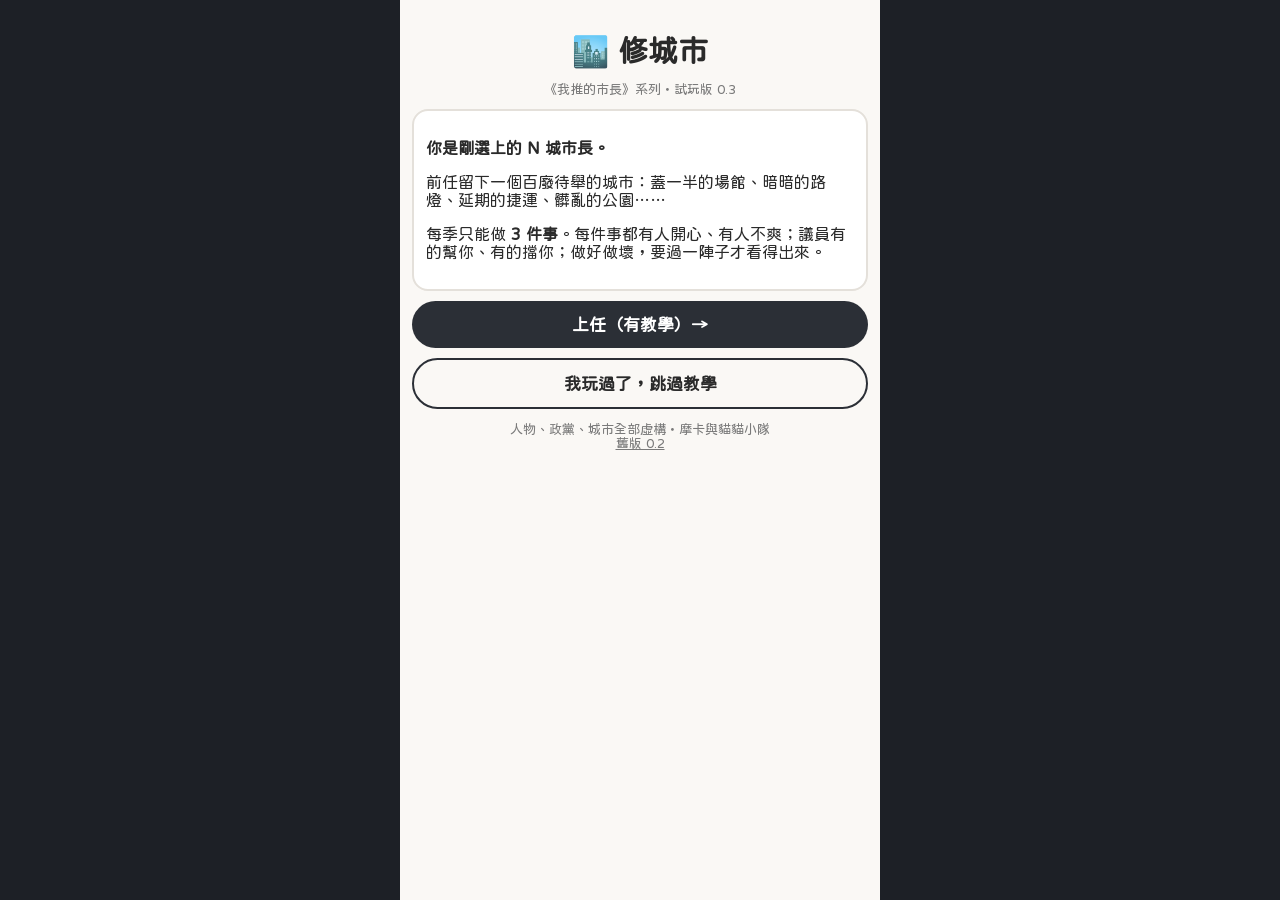
==== commit 948ebe2b: "修城市試玩版 0.3：每區四種人和議員、成果分三種、時間差、政策、黨部、1999 陳情（0.2 留在 fires/v02.html） Co-Authored-By: Claude Opus 5.5 <" ====
--- a/fires/index.html
+++ b/fires/index.html
@@ -18,21 +18,23 @@
 button { font-family: inherit; cursor: pointer; }
 h1 { text-align: center; margin: 24px 0 4px; font-size: 30px; }
 h2 { margin: 6px 0; font-size: 20px; }
+h3 { margin: 12px 0 4px; font-size: 15px; }
 .muted { color: var(--muted); font-size: 13px; }
 .center { text-align: center; }
 .btn { display: block; width: 100%; border: 0; border-radius: 999px; padding: 14px; margin: 10px 0; font-size: 17px; font-weight: 700; background: var(--room); color: #fff; }
 .btn.ghost { background: transparent; color: var(--ink); border: 2px solid var(--room); }
+.btn.tgt { box-shadow: 0 0 0 4px var(--gold); }
 .btn:disabled { opacity: .4; }
 .card { background: #fff; border: 2px solid var(--line); border-radius: 16px; padding: 12px; margin: 10px 0; }
 .face { width: 64px; height: 64px; border-radius: 50%; object-fit: cover; background: #f3e6d0; }
 .face.s { width: 34px; height: 34px; }
-/* 頂部 */
+/* 頂部：四個大指標 */
 .top { position: sticky; top: 0; z-index: 5; background: var(--paper); padding: 4px 0 6px; }
 .row { display: flex; align-items: center; gap: 8px; }
 .month { font-weight: 800; font-size: 16px; }
 .ap { margin-left: auto; font-size: 18px; letter-spacing: 2px; }
-.bars { display: grid; grid-template-columns: repeat(3, 1fr); gap: 6px; margin-top: 4px; }
-.bar { font-size: 12px; }
+.bars { display: grid; grid-template-columns: repeat(4, 1fr); gap: 6px; margin-top: 4px; }
+.bar { font-size: 12px; white-space: nowrap; }
 .bar i { display: block; height: 7px; border-radius: 4px; background: #eee; overflow: hidden; margin-top: 2px; }
 .bar i b { display: block; height: 100%; }
 .hint { background: var(--room); color: #fff; border-radius: 10px; padding: 7px 10px; font-size: 13px; font-weight: 700; margin-top: 6px; }
@@ -42,8 +44,13 @@
 .map { background: var(--road); border-radius: 18px; padding: 8px; display: grid; grid-template-columns: 1fr 1fr; gap: 8px; margin-top: 8px; position: relative; }
 .map::before { content: ''; position: absolute; left: 50%; top: 6px; bottom: 6px; width: 4px; margin-left: -2px; background: repeating-linear-gradient(#fff 0 8px, transparent 8px 16px); opacity: .7; }
 .dist { border-radius: 14px; padding: 6px; min-height: 104px; position: relative; transition: background .6s, filter .6s; }
-.dist .dn { font-size: 12px; font-weight: 700; margin-bottom: 4px; }
-.dist .dn small { font-weight: 400; color: var(--muted); margin-left: 4px; }
+.dn { display: block; width: 100%; text-align: left; border: 0; background: rgba(255,255,255,.55); border-radius: 8px; padding: 3px 6px; font-size: 12px; font-weight: 700; margin-bottom: 4px; color: var(--ink); }
+.dn small { font-weight: 400; color: var(--muted); margin-left: 2px; }
+.dn.tgt { box-shadow: 0 0 0 3px var(--gold); animation: bob 1s infinite; }
+.moods { display: flex; gap: 3px; font-size: 11px; margin-top: 2px; }
+.moods span { display: inline-flex; align-items: center; }
+.dot { display: inline-block; width: 7px; height: 7px; border-radius: 50%; margin-left: 1px; }
+.dot.g { background: var(--green); } .dot.y { background: var(--gold); } .dot.r { background: var(--red); }
 .sites { display: flex; flex-wrap: wrap; gap: 5px; }
 .site { position: relative; width: 62px; border: 2px solid rgba(0,0,0,.08); border-radius: 12px; background: rgba(255,255,255,.75); padding: 3px 2px; text-align: center; font-size: 24px; line-height: 1.1; }
 .site small { display: block; font-size: 9px; color: #555; line-height: 1.15; margin-top: 2px; }
@@ -54,10 +61,12 @@
 .site.work { background: #fff6df; border-color: var(--gold); }
 .site.work::after { content: '🏗️'; position: absolute; right: -4px; top: -6px; font-size: 14px; }
 .site.stuck::after { content: '⛔'; position: absolute; right: -4px; top: -6px; font-size: 14px; }
-.site.fixed { background: #e3f6ea; border-color: var(--green); animation: shine 1.2s; }
-.site.fixed::after { content: '✨'; position: absolute; right: -4px; top: -6px; font-size: 14px; }
-.site.botched { background: #f6efe0; border-color: #c9b38a; }
-.site.botched::after { content: '🩹'; position: absolute; right: -4px; top: -6px; font-size: 14px; }
+.site.great { background: #e3f6ea; border-color: var(--green); animation: shine 1.2s; }
+.site.great::after { content: '✨'; position: absolute; right: -4px; top: -6px; font-size: 14px; }
+.site.late { background: #e8f2ea; border-color: #7cb894; }
+.site.late::after { content: '🐢'; position: absolute; right: -4px; top: -6px; font-size: 14px; }
+.site.flawed { background: #f6efe0; border-color: #c9b38a; }
+.site.flawed::after { content: '🔧'; position: absolute; right: -4px; top: -6px; font-size: 14px; }
 .site.tgt { box-shadow: 0 0 0 4px var(--gold); animation: bob 1s infinite; }
 .prog { height: 4px; background: #eee; border-radius: 2px; margin-top: 2px; overflow: hidden; }
 .prog b { display: block; height: 100%; background: var(--gold); }
@@ -81,25 +90,34 @@
 .opt:disabled { opacity: .45; }
 .opt.tgt { border-color: var(--gold); box-shadow: 0 0 0 3px #ffe39b; }
 .opt.gray { border-style: dashed; }
+.opt.on { border-color: var(--green); background: #eef8f1; }
 .say { background: #fff; border-radius: 14px; padding: 10px 12px; margin: 8px 0; border-left: 4px solid var(--gold); font-size: 14px; line-height: 1.55; }
+.eff { font-size: 12px; color: #555; background: #f4f1ec; border-radius: 8px; padding: 5px 8px; margin: 4px 0; line-height: 1.6; }
+.eff b { color: var(--ink); }
+.up { color: var(--green); font-weight: 700; } .down { color: var(--red); font-weight: 700; }
+.grp { display: grid; grid-template-columns: 74px 1fr 34px 44px; align-items: center; gap: 6px; font-size: 13px; padding: 4px 0; border-bottom: 1px dashed #eee; }
+.grp i { display: block; height: 8px; border-radius: 4px; background: #eee; overflow: hidden; }
+.grp i b { display: block; height: 100%; }
 .post { border-top: 1px solid #eee; padding: 6px 0; font-size: 14px; }
 .post b { font-size: 12px; color: #6b5a33; display: block; }
 .news div { font-size: 14px; padding: 4px 0; border-bottom: 1px dashed #eee; }
+.who div { font-size: 13px; padding: 3px 0; }
 .toast { position: fixed; left: 50%; top: 70px; transform: translateX(-50%); background: var(--room); color: #fff; padding: 9px 14px; border-radius: 12px; font-size: 13px; z-index: 30; max-width: 92vw; animation: fade 3s forwards; }
 @keyframes fade { 0%, 80% { opacity: 1; } 100% { opacity: 0; } }
+.legend { font-size: 12px; line-height: 1.8; } .legend span { white-space: nowrap; margin: 0 4px; }
 .ending { text-align: center; }
 .ending .big { font-size: 64px; }
-.tri { display: grid; grid-template-columns: repeat(3, 1fr); gap: 6px; margin: 10px 0; }
-.tri div { background: #fff; border: 2px solid var(--line); border-radius: 12px; padding: 8px 4px; font-size: 13px; }
-.tri b { display: block; font-size: 22px; }
+.tri { display: grid; grid-template-columns: repeat(4, 1fr); gap: 6px; margin: 10px 0; }
+.tri div { background: #fff; border: 2px solid var(--line); border-radius: 12px; padding: 8px 4px; font-size: 12px; }
+.tri b { display: block; font-size: 20px; }
 </style>
 </head>
 <body>
 <div id="app"></div>
 <script>
 // ==========================================================
-// 修城市（試玩版 0.2）— 你是剛選上的 N 城市長。百廢待舉。
-// 每個月只能做 3 件事，想修的永遠比能做的多。
+// 修城市（試玩版 0.3）— 你是剛選上的 N 城市長。百廢待舉。
+// 每季只能做 3 件事。同一件事，有人開心、有人不爽；成果有好有壞，而且會晚一點才看到。
 // 摩卡與貓貓小隊
 // ==========================================================
 const $ = s => document.querySelector(s), app = $('#app');
@@ -107,44 +125,76 @@
 const TURNS = 16, AP = 3;
 const SPEC = { eng: '工程', fin: '財務', cou: '議會', soc: '社福', tra: '交通', med: '媒體' };
 const label = t => `第 ${Math.ceil(t / 4)} 年・${['1～3', '4～6', '7～9', '10～12'][(t - 1) % 4]} 月`;
-
-// ---------- N 城地圖：六個區，每區幾個壞掉的地方（台灣市政常見問題的類型）----------
+const clamp = v => Math.max(0, Math.min(100, v));
+
+// ---------- 每一區都有四種人（加上一位議員）----------
+const GROUPS = { res: ['🏠', '居民'], shop: ['🏪', '店家'], com: ['🚇', '通勤族'], chief: ['🧓', '里長'] };
+const GW = { res: .35, shop: .2, com: .25, chief: .2 };
+
+// ---------- N 城地圖：六個區 ----------
 const DISTRICTS = [
   { id: 'old', n: '舊城區', c: '#f4d9b8' }, { id: 'river', n: '河濱區', c: '#cfe4f2' },
   { id: 'tech', n: '科技園區', c: '#dcd6f2' }, { id: 'east', n: '東區商圈', c: '#f6d3d9' },
   { id: 'hill', n: '山邊住宅區', c: '#d6ecd2' }, { id: 'port', n: '港灣區', c: '#d2ecec' }
 ];
-// broken／fixed：壞掉和修好的樣子；need：最適合的專長；dur：要幾個月；cost：財政；obs：可能冒出的阻礙
+const dName = id => DISTRICTS.find(d => d.id === id).n;
+// 壞掉的地方。during：施工期間每季對這一區的影響；after：完工後的影響（分三季慢慢出現）；city*：全市
+// maint：完工後每季維護費；income：完工後每季多的稅收
 const SITES = [
-  { id: 'park', d: 'old', b: '🗑️', f: '🌳', bn: '髒亂的公園', fn: '共融公園', need: 'eng', dur: 2, cost: 6, obs: ['protest', 'tender'], tut: 1 },
-  { id: 'market', d: 'old', b: '🏚️', f: '🥬', bn: '漏水的老市場', fn: '新的傳統市場', need: 'soc', dur: 3, cost: 10, obs: ['protest', 'council', 'vendor'] },
-  { id: 'pole', d: 'old', b: '🪵', f: '🚶', bn: '人行道上的廢電線桿', fn: '暢通的人行道', need: 'eng', dur: 2, cost: 3, obs: ['kick', 'protest'] },
-  { id: 'bike', d: 'river', b: '🚧', f: '🚲', bn: '斷掉的河濱自行車道', fn: '串起來的自行車道', need: 'tra', dur: 3, cost: 8, obs: ['tender', 'central'] },
-  { id: 'sky', d: 'river', b: '🌁', f: '🌉', bn: '沒人去的天空步道', fn: '夜間燈光步道', need: 'eng', dur: 3, cost: 9, obs: ['vendorRun', 'council'] },
-  { id: 'lamp', d: 'river', b: '💡', f: '🌟', bn: '暗暗的路燈（十年合約）', fn: '亮起來的路燈', need: 'fin', dur: 2, cost: 8, obs: ['contract'] },
-  { id: 'metro', d: 'tech', b: '🚇', f: '🚄', bn: '延期的捷運延伸線', fn: '通車的捷運', need: 'tra', dur: 5, cost: 18, obs: ['central', 'tender', 'council'] },
-  { id: 'land', d: 'tech', b: '📜', f: '🏢', bn: '綁住的地上權', fn: '大廠進駐', need: 'fin', dur: 3, cost: 14, obs: ['contract', 'council'] },
-  { id: 'dome', d: 'east', b: '🏗️', f: '🏟️', bn: '蓋一半的巨型場館', fn: '完工的巨型場館', need: 'fin', dur: 5, cost: 20, obs: ['contract', 'vendorRun', 'council'], hard: 1 },
-  { id: 'cross', d: 'east', b: '🚦', f: '🛣️', bn: '塞爆的路口', fn: '順暢的路口', need: 'tra', dur: 2, cost: 5, obs: ['protest', 'director'] },
-  { id: 'scooter', d: 'east', b: '🛵', f: '🚸', bn: '被機車佔滿的騎樓', fn: '走得過的騎樓', need: 'cou', dur: 2, cost: 2, obs: ['protest', 'council'] },
-  { id: 'housing', d: 'hill', b: '🏚️', f: '🏘️', bn: '危老公寓', fn: '新的社會住宅', need: 'soc', dur: 4, cost: 16, obs: ['protest', 'council', 'tender'] },
-  { id: 'elder', d: 'hill', b: '🧓', f: '🏡', bn: '沒有長照據點的社區', fn: '長照據點', need: 'soc', dur: 2, cost: 6, obs: ['director', 'council'] },
-  { id: 'lunch', d: 'hill', b: '🍱', f: '🍎', bn: '流標的營養午餐', fn: '每校都有熱騰騰的午餐', need: 'soc', dur: 2, cost: 7, obs: ['tender', 'central'] },
-  { id: 'stadium', d: 'port', b: '🏟️', f: '🏆', bn: '一啟用就積水的體育場', fn: '辦得了國際賽的體育場', need: 'eng', dur: 3, cost: 10, obs: ['vendorRun', 'contract'] },
-  { id: 'museum', d: 'port', b: '🏛️', f: '🎨', bn: '只剩冷氣在上班的紀念館', fn: '熱鬧的青年基地', need: 'med', dur: 2, cost: 7, obs: ['council', 'protest'] }
+  { id: 'park', d: 'old', b: '🗑️', f: '🌳', bn: '髒亂的公園', fn: '共融公園', need: 'eng', dur: 2, cost: 6, obs: ['protest', 'tender'], tut: 1, during: { res: -2 }, after: { res: 9, chief: 6, shop: 3 } },
+  { id: 'market', d: 'old', b: '🏚️', f: '🥬', bn: '漏水的老市場', fn: '新的傳統市場', need: 'soc', dur: 3, cost: 10, obs: ['protest', 'council', 'vendor'], during: { shop: -5, res: -1 }, after: { shop: 11, res: 6, chief: 4 } },
+  { id: 'pole', d: 'old', b: '🪵', f: '🚶', bn: '人行道上的廢電線桿', fn: '暢通的人行道', need: 'eng', dur: 2, cost: 3, obs: ['kick', 'protest'], during: { com: -1 }, after: { res: 5, com: 5, chief: 4 } },
+  { id: 'bike', d: 'river', b: '🚧', f: '🚲', bn: '斷掉的河濱自行車道', fn: '串起來的自行車道', need: 'tra', dur: 3, cost: 8, obs: ['tender', 'central'], during: { com: -1 }, after: { com: 8, res: 5 } },
+  { id: 'sky', d: 'river', b: '🌁', f: '🌉', bn: '沒人去的天空步道', fn: '夜間燈光步道', need: 'eng', dur: 3, cost: 9, obs: ['vendorRun', 'council'], during: { res: -2 }, after: { shop: 9, res: 2 }, maint: 1 },
+  { id: 'lamp', d: 'river', b: '💡', f: '🌟', bn: '暗暗的路燈（十年合約）', fn: '亮起來的路燈', need: 'fin', dur: 2, cost: 8, obs: ['contract'], during: {}, after: { res: 7, com: 4, chief: 4 } },
+  { id: 'metro', d: 'tech', b: '🚇', f: '🚄', bn: '延期的捷運延伸線', fn: '捷運延伸線', need: 'tra', dur: 5, cost: 18, obs: ['central', 'tender', 'council'], during: { com: -4, shop: -4, res: -2 }, cityDuring: { com: -1 }, after: { com: 10, shop: 8, res: 6 }, cityAfter: { com: 4 },
+    tiers: ['🚄 如期通車，月台擠滿人', '🐢 延期了，但終於通車', '🔧 通車了，但三天兩頭故障'], afterNews: '🏠 捷運站周邊房價漲了一成，屋主開心，租屋族在脆上哀號。' },
+  { id: 'land', d: 'tech', b: '📜', f: '🏢', bn: '綁住的地上權', fn: '大廠進駐', need: 'fin', dur: 3, cost: 14, obs: ['contract', 'council'], during: {}, after: { shop: 10, res: 3, com: -4 }, income: 2, afterNews: '🚗 大廠上下班時間，園區聯外道路塞成停車場。' },
+  { id: 'dome', d: 'east', b: '🏗️', f: '🏟️', bn: '蓋一半的巨型場館', fn: '巨型場館', need: 'fin', dur: 5, cost: 20, obs: ['contract', 'vendorRun', 'council'], hard: 1, during: { com: -3, res: -2 }, after: { shop: 10, com: -2 }, maint: 2,
+    tiers: ['🏟️ 完工啟用，第一場就爆滿', '🐢 延了又延，總算啟用', '🔧 啟用了，但草皮和音響一直被罵'], afterNews: '🎤 場館可以辦大型演唱會了（點「東區商圈」）。每季維護費也開始算了。' },
+  { id: 'cross', d: 'east', b: '🚦', f: '🛣️', bn: '塞爆的路口', fn: '順暢的路口', need: 'tra', dur: 2, cost: 5, obs: ['protest', 'director'], during: { com: -3, shop: -2 }, after: { com: 10, shop: 3 } },
+  { id: 'scooter', d: 'east', b: '🛵', f: '🚸', bn: '被機車佔滿的騎樓', fn: '走得過的騎樓', need: 'cou', dur: 2, cost: 2, obs: ['protest', 'council'], during: { shop: -2 }, after: { res: 6, com: 4, shop: -4, chief: -2 }, afterNews: '🛵 騎樓淨空了，但店家抱怨客人沒地方停機車。' },
+  { id: 'housing', d: 'hill', b: '🏚️', f: '🏘️', bn: '危老公寓', fn: '新的社會住宅', need: 'soc', dur: 4, cost: 16, obs: ['protest', 'council', 'tender'], during: { res: -3, chief: -1 }, after: { res: 11, shop: 3, chief: 2 } },
+  { id: 'elder', d: 'hill', b: '🧓', f: '🏡', bn: '沒有長照據點的社區', fn: '長照據點', need: 'soc', dur: 2, cost: 6, obs: ['director', 'council'], during: {}, after: { res: 8, chief: 7 } },
+  { id: 'lunch', d: 'hill', b: '🍱', f: '🍎', bn: '流標的營養午餐', fn: '每校都有熱騰騰的午餐', need: 'soc', dur: 2, cost: 7, obs: ['tender', 'central'], during: {}, after: { res: 9, chief: 3 } },
+  { id: 'stadium', d: 'port', b: '🏟️', f: '🏆', bn: '一啟用就積水的體育場', fn: '辦得了國際賽的體育場', need: 'eng', dur: 3, cost: 10, obs: ['vendorRun', 'contract'], during: { res: -1 }, after: { shop: 7, res: 3 }, maint: 1, afterNews: '🎤 體育場可以辦大型演唱會了（點「港灣區」）。' },
+  { id: 'museum', d: 'port', b: '🏛️', f: '🎨', bn: '只剩冷氣在上班的紀念館', fn: '熱鬧的青年基地', need: 'med', dur: 2, cost: 7, obs: ['council', 'protest'], during: {}, after: { shop: 5, res: 4 } }
 ];
-// 阻礙小事件：每種有兩個解法（一定要花一件事）或先放著
+const TIER_DEF = ['✨ 如期完工，品質很好', '🐢 延期了，但完成了', '🔧 完成了，但問題不斷'];
+const TIER_MULT = { great: 1, late: .8, flawed: .45 };
+// 阻礙：每種有兩個解法（一定要花一件事）或先放著
 const OBS = {
   council: { e: '🏛️', t: '議會不給錢', a: [['去議會協商', { budget: -2 }, 'cou'], ['答應議員的地方建設換預算', { budget: -6, gray: 1 }]] },
-  tender: { e: '📭', t: '招標流標，沒有廠商來', a: [['提高預算重新招標', { budget: -4 }, 'fin'], ['放寬資格再招一次', { pop: -2 }]] },
-  vendorRun: { e: '🏃', t: '得標廠商跑掉了', a: [['解約、重新發包', { budget: -5 }, 'fin'], ['找認識的廠商直接接手', { gray: 1 }]] },
+  tender: { e: '📭', t: '招標流標，沒有廠商來', a: [['提高預算重新招標', { budget: -4 }, 'fin'], ['放寬資格再招一次', { rush: 1 }]] },
+  vendorRun: { e: '🏃', t: '得標廠商跑掉了', a: [['解約、重新發包', { budget: -5 }, 'fin'], ['找認識的廠商直接接手', { gray: 1, rush: 1 }]] },
   contract: { e: '📜', t: '被前任簽的合約綁住', a: [['付錢提前解約', { budget: -8 }, 'fin'], ['跟廠商重新談', {}, 'cou']] },
-  protest: { e: '📢', t: '附近居民和攤商抗議', a: [['開說明會好好溝通', { pop: 1 }, 'soc'], ['先動工再說', { pop: -4 }]] },
-  director: { e: '🙅', t: '局長不配合', a: [['找局長好好談', {}, 'cou'], ['換一位局長', { pop: -3, swap: 1 }]] },
-  central: { e: '🏢', t: '要等中央核定', a: [['去中央跑公文', { }, 'cou'], ['先自己出錢', { budget: -8 }]] },
-  kick: { e: '⚽', t: '五個單位互踢皮球', a: [['把大家叫來當面喬', {}, 'cou'], ['叫工務局先拆再說', { pop: 2, gray: 1 }]] },
-  vendor: { e: '🧾', t: '攤商自治會有意見', a: [['一攤一攤去拜訪', {}, 'soc'], ['給自治會長一點好處', { gray: 1 }]] }
+  protest: { e: '📢', t: '附近居民和攤商抗議', a: [['開說明會好好溝通', { d: { res: 2, chief: 2 } }, 'soc'], ['先動工再說', { d: { res: -5, chief: -4 }, rush: 1 }]] },
+  director: { e: '🙅', t: '局長不配合', a: [['找局長好好談', {}, 'cou'], ['換一位局長', { all: -2, swap: 1 }]] },
+  central: { e: '🏢', t: '要等中央核定', a: [['去中央跑公文', {}, 'cou'], ['先自己出錢', { budget: -8 }]] },
+  kick: { e: '⚽', t: '五個單位互踢皮球', a: [['把大家叫來當面喬', {}, 'cou'], ['叫工務局先拆再說', { d: { res: 2 }, gray: 1 }]] },
+  vendor: { e: '🧾', t: '攤商自治會有意見', a: [['一攤一攤去拜訪', { d: { shop: 2 } }, 'soc'], ['給自治會長一點好處', { gray: 1 }]] }
 };
+// 政策：不用派人，花一件事。同一件事對不同的人有加有減，結果有好有壞
+const POLICIES = [
+  { id: 'demo', e: '🏚️', n: '拆除違建', ds: ['old', 'hill', 'port'], cost: 2, eff: { res: 6, chief: -7, shop: -2 }, coun: { favor: -15, watch: 8, show: 2, deal: -6 },
+    say: '巷子裡的頂樓加蓋、鐵皮屋、佔用防火巷的倉庫……有些已經十幾年，有些是里長的親戚。',
+    outs: [['順利拆完，巷子寬了，消防車進得來', 1], ['拆到一半被告上法院，案子拖著', .5, { budget: -3 }], ['拆完沒多久，又長回來了', .3]] },
+  { id: 'stall', e: '🛒', n: '整頓佔道攤販', ds: ['old', 'east'], cost: 1, eff: { res: 6, com: 4, shop: -7, chief: -5 }, coun: { favor: -12, watch: 6, show: -4, deal: -6 },
+    say: '人行道被攤販佔滿，推嬰兒車只能走馬路。但有些攤子擺了三十年，攤商說「我們也要生活」。',
+    outs: [['人行道走得過了，攤商移進合法攤區', 1], ['攤販打游擊，今天趕走明天回來', .5], ['攤商自救會抗議上了新聞', .6, { all: -2 }]] },
+  { id: 'redline', e: '🚫', n: '紅線違停嚴格取締', ds: ['tech', 'east', 'hill'], cost: 0, eff: { com: 7, res: 2, shop: -6, chief: -4 }, coun: { favor: -8, watch: 4, show: -6, deal: -4 },
+    say: '路口違停讓公車進不了站。但店家說，客人停一下就被開單，生意怎麼做？',
+    outs: [['公車準點了，路口順了', 1], ['開單開到民怨，議員幫店家喊冤', .5, { all: -1 }], ['取締兩週就鬆了，又回到原樣', .3]] },
+  { id: 'ubike', e: '🚲', n: '廣設公共自行車站', ds: ['river', 'tech', 'old'], cost: 3, eff: { com: 6, res: 3, shop: -2 }, coun: { favor: 0, watch: 4, show: 6, deal: 2 },
+    say: '通勤族一直敲碗。但車站要佔掉一些汽機車格，店家門口的停車位會變少。',
+    outs: [['一個月就有人天天騎', 1], ['熱門站永遠沒車、冷門站停滿', .6], ['車被亂停、被丟進河裡，上了新聞', .4, { all: -1 }]] },
+  { id: 'concert', e: '🎤', n: '辦大型演唱會', ds: ['east', 'port'], req: { east: 'dome', port: 'stadium' }, cost: 4, again: 4, eff: { shop: 10, res: -6, com: -5 }, later: 7, coun: { favor: 4, watch: -2, show: 8, deal: 4 },
+    say: '觀光客和周邊店家都等著。附近居民已經在問：噪音到幾點？散場交通誰負責？',
+    outs: [['爆滿，散場也順，周邊店家笑開懷', 1], ['爆滿，但散場交通大打結，排車排到半夜', 1, { com: -6, res: -2 }], ['票賣不好，贊助商臉很臭', .4, { budget: -4 }]] }
+];
+// 議員：同一位可以這次幫你、下次擋你（看他對你的態度和他是哪種人）
+const CTYPE = { watch: '認真監督', favor: '會來關說', show: '只想上新聞', deal: '喜歡交換' };
+const CNAMES = ['方議員', '江議員', '何議員', '高議員', '杜議員', '余議員'];
 
 // ---------- 團隊：三位副市長＋三位局長（選戰篇的畫風）；個性用了才知道 ----------
 const ROSTER = [
@@ -152,7 +202,6 @@
   { n: '工務局長', img: 'npc_staff', sp: 'eng' }, { n: '交通局長', img: 'npc_foreign', sp: 'tra' }, { n: '新聞處長', img: 'npc_reporter', sp: 'med' }
 ];
 const SPARE = [ { n: '資深文官', img: 'npc_elder', sp: 'cou' }, { n: '學者局長', img: 'npc_pundit', sp: 'fin' }, { n: '新來的局長', img: 'npc_intern', sp: 'eng' }, { n: '鄰市來的局長', img: 'npc_shady', sp: 'tra' }, { n: '社工出身的局長', img: 'npc_chief', sp: 'soc' }, { n: '前記者', img: 'npc_donor', sp: 'med' } ];
-// 個性：發現的那一刻用一句台詞帶出來
 const PERS = {
   good: { w: 34, n: '靠得住' },
   pro: { w: 14, n: '超能幹', line: '「這個我上週就順手處理好了。」' },
@@ -167,105 +216,168 @@
 // ---------- 狀態 ----------
 let S;
 function newGame(tut) {
-  const g = rnd(2) ? 'm' : 'f';
-  S = { t: 1, ap: AP, pop: 50, budget: 60, pocket: 0, heat: 0, caught: false, team: ROSTER.map(mk),
-    sites: SITES.map(s => ({ ...s, st: 'broken', prog: 0, idle: 0, by: null, ob: null, obAge: 0, bribe: false, surface: 0 })),
-    news: [], tut: tut ? 1 : 0, face: `art/${'ABCDEF'[rnd(6)]}_${g}_`, fixedCount: 0 };
+  const g = rnd(2) ? 'm' : 'f', L = 'ABCDEF'[rnd(6)];
+  const others = shuffle('ABCDEF'.replace(L, '').split('')), types = shuffle(['watch', 'favor', 'show', 'deal', pick(['watch', 'favor', 'show', 'deal']), pick(['watch', 'show', 'deal'])]);
+  S = { t: 1, ap: AP, budget: 60, pocket: 0, heat: 0, caught: false, team: ROSTER.map(mk),
+    sites: SITES.map(s => ({ ...s, st: 'broken', prog: 0, age: 0, idle: 0, by: null, ob: null, obAge: 0, obHard: 0, bribe: false, favor: 0, rush: 0, stuckLong: 0, surface: 0, tier: null })),
+    dist: {}, coun: DISTRICTS.map((d, i) => ({ d: d.id, n: CNAMES[i], img: `art/${others[i % 5]}_${rnd(2) ? 'm' : 'f'}_`, type: types[i], att: 45 + rnd(11), known: false })),
+    lag: [], promise: [], pol: {}, visit: null, partyUsed: [], news: [], tut: tut ? 1 : 0, face: `art/${L}_${g}_`, fixedCount: 0, done: [] };
+  DISTRICTS.forEach(d => S.dist[d.id] = { res: 42 + rnd(14), shop: 42 + rnd(14), com: 40 + rnd(14), chief: 44 + rnd(12) });
   if (tut) { S.team.find(m => m.sp === 'eng').per = 'good'; }
-}
-const clamp = v => Math.max(0, Math.min(100, v));
-function fx(o) { for (const k of ['pop', 'budget']) if (o[k]) S[k] = clamp(S[k] + o[k]); if (o.pocket) S.pocket += o.pocket; }
-const site = id => S.sites.find(s => s.id === id), mem = id => S.team.find(m => m.id === id);
-const cityPct = () => Math.round(S.sites.reduce((a, s) => a + (s.st === 'fixed' ? 1 : s.st === 'botched' ? .5 : 0), 0) / S.sites.length * 100);
+  snap();
+}
+const snap = () => { S.snap = JSON.parse(JSON.stringify(S.dist)); };
+const site = id => S.sites.find(s => s.id === id), mem = id => S.team.find(m => m.id === id), counOf = d => S.coun.find(c => c.d === d);
+const popOf = d => Object.keys(GW).reduce((a, k) => a + S.dist[d][k] * GW[k], 0);
+const pop = () => DISTRICTS.reduce((a, d) => a + popOf(d.id), 0) / DISTRICTS.length;
+const council = () => S.coun.reduce((a, c) => a + c.att, 0) / S.coun.length;
+const isDone = s => ['great', 'late', 'flawed'].includes(s.st);
+const cityPct = () => Math.round(S.sites.reduce((a, s) => a + (s.st === 'great' || s.st === 'late' ? 1 : s.st === 'flawed' ? .6 : 0), 0) / S.sites.length * 100);
+// 套用影響：d 可以是區域 id 或 'all'
+function applyG(d, eff, mult = 1) {
+  if (!eff) return;
+  for (const id of d === 'all' ? Object.keys(S.dist) : [d]) for (const k of Object.keys(GROUPS)) if (eff[k]) S.dist[id][k] = clamp(S.dist[id][k] + eff[k] * mult);
+}
+const allG = n => applyG('all', { res: n, shop: n, com: n, chief: n });
+const cAtt = (c, n) => { c.att = clamp(c.att + n); };
+function fx(o) { if (o.budget) S.budget = clamp(S.budget + o.budget); if (o.pocket) S.pocket += o.pocket; if (o.all) allG(o.all); }
+// 「🏠+6 🧓−7」：玩家一眼看到誰開心誰不爽
+const effStr = (eff, mult = 1) => Object.keys(GROUPS).filter(k => eff && eff[k]).map(k => { const v = Math.round(eff[k] * mult); return `<span class="${v > 0 ? 'up' : 'down'}">${GROUPS[k][0]}${v > 0 ? '+' : '−'}${Math.abs(v)}</span>`; }).join(' ');
+const moodCls = v => v >= 55 ? 'g' : v >= 38 ? 'y' : 'r';
+const moodFace = v => v >= 55 ? '😊' : v >= 38 ? '😐' : '😠';
 function reveal(m) { if (m.known) return ''; m.known = true; return m.per === 'good' ? '' : `😳 ${m.n}：${PERS[m.per].line}<br><small>原來他是「${PERS[m.per].n}」的人。</small>`; }
 
-// ---------- 教學（第一個月）----------
+// ---------- 教學（第一季）----------
 const TUT = {
   1: { hint: '👉 點地圖上閃爍的「髒亂的公園」', tgt: 'site:park' },
   2: { hint: '👉 選工務局長（⚡專長是工程）', tgt: 'mem-eng' },
   3: { hint: '👉 選「正常發包」開工', tgt: 'opt:0' },
-  4: { hint: '👉 這個月還能做 2 件事，先按右下角「下個月」看看', tgt: 'end' },
+  4: { hint: '👉 這一季還能做 2 件事，先按右下角「下一季」看看', tgt: 'end' },
   5: { hint: '👉 工地冒出阻礙了！點公園處理它', tgt: 'site:park' },
   6: { hint: '👉 選一個解法（每個解法都要花一件事）', tgt: 'opt:0' },
-  7: { hint: '👉 按「下個月」，看公園完工', tgt: 'end' },
-  8: { hint: '✨ 地圖變漂亮了！之後就交給你了。想修的永遠比能做的多。', tgt: null }
+  7: { hint: '👉 按「下一季」，看公園完工', tgt: 'end' },
+  9: { hint: '👉 點「舊城區」，看看誰開心、誰不爽', tgt: 'dist:old' }
 };
 const tutHint = () => S.tut && TUT[S.tut] ? TUT[S.tut] : null;
+const tutLock = () => S.tut && S.tut < 9;
 
 // ---------- 主畫面：地圖 ----------
 function bars() {
-  const pct = cityPct();
-  const one = (n, v, max = 100, c) => `<div class="bar">${n} ${Math.round(v)}<i><b style="width:${v / max * 100}%;background:${c || (v < 25 ? 'var(--red)' : v < 45 ? 'var(--gold)' : 'var(--green)')}"></b></i></div>`;
-  return `<div class="bars">${one('😊 民意', S.pop)}${one('💰 財政', S.budget)}${one('🏙️ 城市', pct, 100, '#5b8bd9')}</div>${S.pocket ? `<div class="muted" style="margin-top:3px">🤫 你的口袋：${S.pocket}　${S.heat >= 6 ? '<b style="color:var(--red)">有人在查你了</b>' : ''}</div>` : ''}`;
+  const one = (n, v, c) => `<div class="bar">${n} ${Math.round(v)}<i><b style="width:${v}%;background:${c || (v < 30 ? 'var(--red)' : v < 45 ? 'var(--gold)' : 'var(--green)')}"></b></i></div>`;
+  return `<div class="bars">${one('😊民意', pop())}${one('💰財政', S.budget)}${one('🏙️城市', cityPct(), '#5b8bd9')}${one('🏛️議會', council())}</div>${S.pocket ? `<div class="muted" style="margin-top:3px">🤫 你的口袋：${S.pocket}　${S.heat >= 6 ? '<b style="color:var(--red)">有人在查你了</b>' : ''}</div>` : ''}`;
 }
 function home() {
-  const h = tutHint();
-  const tgt = h && h.tgt;
+  const h = tutHint(), tgt = h && h.tgt;
   app.innerHTML = `<div class="top"><div class="row"><img class="face s" src="${S.face}smile.webp" alt=""><span class="month">${label(S.t)}</span><span class="ap">${'🟡'.repeat(S.ap)}${'⚪'.repeat(AP - S.ap)}</span></div>${bars()}
-    <div class="hint ${h ? 'tut' : ''}">${h ? h.hint : S.ap ? `👉 點地圖上的地方。這個月還能做 ${S.ap} 件事` : '👉 這個月的事做完了，按「下個月」'}</div></div>
-    <div class="map">${DISTRICTS.map(d => { const ss = S.sites.filter(s => s.d === d.id), ok = ss.filter(s => s.st === 'fixed').length / ss.length; return `<div class="dist" style="background:${d.c};filter:saturate(${0.25 + ok * 0.9})"><div class="dn">${d.n}<small>${Math.round(ok * 100)}%</small></div><div class="sites">${ss.map(siteChip).join('')}</div></div>`; }).join('')}</div>
-    <p class="muted center">🚧 壞掉　🏗️ 施工中　⛔ 卡住　✨ 修好　🩹 修得很隨便　💢 越來越爛</p>
-    <div class="dock"><div class="in"><div class="team">${S.team.map(m => `<button class="mem ${m.busy ? 'busy' : ''} ${m.off ? 'off' : ''}" data-m="${m.id}"><img src="art/${m.img}.webp" alt=""><br>${m.n.replace('副市長', '副')}</button>`).join('')}</div><button class="endm ${tgt === 'end' ? 'tgt' : ''}" id="end">下個月 →</button></div></div>`;
-  document.querySelectorAll('[data-s]').forEach(b => b.onclick = () => { if (S.tut && tgt && tgt !== 'site:' + b.dataset.s) return; openSite(b.dataset.s); });
-  document.querySelectorAll('[data-m]').forEach(b => b.onclick = () => { if (S.tut && S.tut < 8) return; openMember(b.dataset.m); });
-  $('#end').onclick = () => { if (S.tut && tgt !== 'end' && S.tut < 8) return; endMonth(); };
+    <div class="hint ${h ? 'tut' : ''}">${h ? h.hint : S.ap ? `👉 點工地開工，點區域名稱看那裡的人、推政策。這一季還能做 ${S.ap} 件事` : '👉 這一季的事做完了，按「下一季」'}</div></div>
+    <div class="map">${DISTRICTS.map(d => { const ss = S.sites.filter(s => s.d === d.id), ok = ss.filter(isDone).length / ss.length, g = S.dist[d.id], c = counOf(d.id);
+      return `<div class="dist" style="background:${d.c};filter:saturate(${0.3 + ok * 0.85})"><button class="dn ${tgt === 'dist:' + d.id ? 'tgt' : ''}" data-d="${d.id}">${d.n} ›<small>${Math.round(ok * 100)}%</small><div class="moods">${Object.keys(GROUPS).map(k => `<span>${GROUPS[k][0]}<b class="dot ${moodCls(g[k])}"></b></span>`).join('')}<span>🎤<b class="dot ${moodCls(c.att)}"></b></span></div></button><div class="sites">${ss.map(siteChip).join('')}</div></div>`; }).join('')}</div>
+    <p class="muted center legend"><span>🚧壞掉</span><span>🏗️施工</span><span>⛔卡住</span><span>✨修好</span><span>🐢延期</span><span>🔧常出包</span><span>💢越來越爛</span><br><span>🏠居民</span><span>🏪店家</span><span>🚇通勤族</span><span>🧓里長</span><span>🎤議員</span><br><span><b class="dot g"></b>開心</span><span><b class="dot y"></b>普通</span><span><b class="dot r"></b>不爽</span></p>
+    <div class="dock"><div class="in"><div class="team">${S.team.map(m => `<button class="mem ${m.busy ? 'busy' : ''} ${m.off ? 'off' : ''}" data-m="${m.id}"><img src="art/${m.img}.webp" alt=""><br>${m.n.replace('副市長', '副')}</button>`).join('')}</div><button class="endm ${tgt === 'end' ? 'tgt' : ''}" id="end">下一季 →</button></div></div>`;
+  document.querySelectorAll('[data-s]').forEach(b => b.onclick = () => { if (S.tut && tgt !== 'site:' + b.dataset.s) return; openSite(b.dataset.s); });
+  document.querySelectorAll('[data-d]').forEach(b => b.onclick = () => { if (S.tut && tgt !== 'dist:' + b.dataset.d) return; openDistrict(b.dataset.d); });
+  document.querySelectorAll('[data-m]').forEach(b => b.onclick = () => { if (S.tut) return; openMember(b.dataset.m); });
+  $('#end').onclick = () => { if (S.tut && tgt !== 'end') return; endMonth(); };
+  if (S.visit && !S.tut) showVisit();
 }
 function siteChip(s) {
   const tgt = tutHint() && tutHint().tgt === 'site:' + s.id;
   const rot = s.st === 'broken' && s.idle >= 6;
   const cls = s.st === 'work' ? (s.ob ? 'work stuck' : 'work') : s.st === 'broken' ? (rot ? 'broken rot' : 'broken') : s.st;
-  const emo = s.st === 'fixed' ? s.f : s.st === 'botched' ? s.f : s.b;
-  return `<button class="site ${cls} ${tgt ? 'tgt' : ''}" data-s="${s.id}">${emo}<small>${s.st === 'fixed' ? s.fn : s.bn}</small>${s.st === 'work' ? `<div class="prog"><b style="width:${s.prog / s.dur * 100}%"></b></div>` : ''}</button>`;
-}
-
-// ---------- 點一個地方 ----------
-function sheet(html, after) {
+  return `<button class="site ${cls} ${tgt ? 'tgt' : ''}" data-s="${s.id}">${isDone(s) ? s.f : s.b}<small>${isDone(s) ? s.fn : s.bn}</small>${s.st === 'work' ? `<div class="prog"><b style="width:${s.prog / s.dur * 100}%"></b></div>` : ''}</button>`;
+}
+
+// ---------- 彈出 ----------
+function sheet(html, after, lock) {
   const d = document.createElement('div'); d.className = 'sheet'; d.innerHTML = `<div class="box">${html}</div>`;
-  d.onclick = e => { if (e.target === d && !(S.tut && S.tut < 8)) d.remove(); };
+  d.onclick = e => { if (e.target === d && !tutLock() && !lock) d.remove(); };
   document.body.appendChild(d); if (after) after(d); return d;
 }
 const closeSheets = () => document.querySelectorAll('.sheet').forEach(x => x.remove());
+
+// ---------- 區域：誰開心誰不爽、議員、政策 ----------
+function openDistrict(id) {
+  const d = DISTRICTS.find(x => x.id === id), g = S.dist[id], s0 = S.snap[id], c = counOf(id), ss = S.sites.filter(s => s.d === id);
+  const tut = S.tut === 9;
+  if (tut) S.tut = 10;
+  const pols = POLICIES.filter(p => p.ds.includes(id));
+  const row = (icon, n, v, dv) => `<div class="grp"><span>${icon} ${n}</span><i><b style="width:${v}%;background:var(--${moodCls(v) === 'g' ? 'green' : moodCls(v) === 'y' ? 'gold' : 'red'})"></b></i><span>${moodFace(v)}${Math.round(v)}</span><span class="${dv > 0 ? 'up' : dv < 0 ? 'down' : 'muted'}">${dv ? (dv > 0 ? '+' : '−') + Math.abs(dv) : '—'}</span></div>`;
+  sheet(`<h2>${d.n}</h2><div class="muted">修好 ${ss.filter(isDone).length}/${ss.length}・最右邊是這一季的變化</div>
+    ${tut ? '<div class="hint tut">✨ 公園修好，居民和里長開心了。之後每件事都會有人開心、有人不爽，而且成果要慢慢才出來。教學結束，交給你了！</div>' : ''}
+    <div class="card" style="padding:6px 10px">${Object.keys(GROUPS).map(k => row(GROUPS[k][0], GROUPS[k][1], g[k], Math.round(g[k] - s0[k]))).join('')}</div>
+    <div class="card row"><img class="face s" src="${c.img}${c.att >= 60 ? 'smile' : c.att <= 35 ? 'sad' : 'flat'}.webp" alt=""><div style="flex:1"><b>🎤 ${c.n}</b>　<span class="muted">${c.known ? '「' + CTYPE[c.type] + '」的議員' : '還看不出是哪種議員'}</span><div class="grp" style="grid-template-columns:70px 1fr 34px;border:0"><span class="muted">對你的態度</span><i><b style="width:${c.att}%;background:var(--${moodCls(c.att) === 'g' ? 'green' : moodCls(c.att) === 'y' ? 'gold' : 'red'})"></b></i><span>${Math.round(c.att)}</span></div></div></div>
+    ${tut ? '' : `<h3>📋 可以推的政策（一件事）</h3>${pols.map(p => polBtn(p, id)).join('')}`}
+    <button class="btn ghost ${tut ? 'tgt' : ''}" id="x">${tut ? '知道了 →' : '關閉'}</button>`, x => {
+    x.querySelector('#x').onclick = () => { if (S.tut === 10) S.tut = 0; closeSheets(); home(); };
+    x.querySelectorAll('[data-p]').forEach(b => b.onclick = () => { closeSheets(); doPolicy(POLICIES.find(p => p.id === b.dataset.p), id); });
+  });
+}
+function polBtn(p, d) {
+  const key = p.id + ':' + d, used = S.pol[key];
+  let why = '';
+  if (p.req && !isDone(site(p.req[d]))) why = `要先修好${site(p.req[d]).bn.replace(/^.*的/, '')}`;
+  else if (used && !p.again) why = '做過了';
+  else if (used && S.t - used < p.again) why = `${p.again - (S.t - used)} 季後才能再辦`;
+  else if (S.budget < p.cost) why = `財政不夠（要 ${p.cost}）`;
+  else if (!S.ap) why = '這一季的事做完了';
+  return `<button class="opt" data-p="${p.id}" ${why ? 'disabled' : ''}>${p.e}<span>${p.n}${p.cost ? `<small>財政 −${p.cost}</small>` : ''}<span class="eff" style="display:block">${effStr(p.eff)}${p.later ? '　💰之後 +' + p.later : ''}${why ? '　・' + why : ''}</span></span></button>`;
+}
+function doPolicy(p, d) {
+  S.ap--; fx({ budget: -p.cost }); S.pol[p.id + ':' + d] = S.t;
+  const c = counOf(d);
+  const w = c.att >= 60 ? [.6, .25, .15] : c.att <= 35 ? [.35, .35, .3] : [.5, .3, .2];
+  let x = Math.random(), i = 0; while (i < 2 && x > w[i]) { x -= w[i]; i++; }
+  const o = p.outs[i];
+  applyG(d, p.eff, o[1]); if (o[2]) { fx(o[2]); applyG(d, o[2]); }
+  if (p.later && i < 2) S.lag.push({ at: S.t + 1, budget: p.later, msg: `💰 ${dName(d)}演唱會的觀光收入進帳了。` });
+  cAtt(c, p.coun[c.type]);
+  let msg = `${p.e} ${dName(d)}${p.n}：${o[0]}。`;
+  const cr = p.coun[c.type] >= 5 ? `${c.n}公開支持。` : p.coun[c.type] <= -8 ? `${c.n}在議會拍桌：「市府不顧基層！」` : '';
+  if (cr) msg += cr;
+  S.news.push(msg + (c.known ? '' : `<br><small>${c.n}的反應，讓你覺得他是「${CTYPE[c.type]}」的人。</small>`));
+  c.known = true;
+  sheet(`<h2>${p.e} ${p.n}</h2><div class="say">${p.say}</div><div class="say"><b>${o[0]}。</b>${cr ? '<br>' + cr : ''}</div><div class="eff">${dName(d)}：${effStr(p.eff, o[1])} ${o[2] && o[2].budget ? `💰${o[2].budget}` : ''}</div><button class="btn" id="x">好</button>`, x => x.querySelector('#x').onclick = () => { closeSheets(); home(); });
+}
+
+// ---------- 點一個工地 ----------
 function openSite(id) {
   if (S.tut === 1) S.tut = 2;
   if (S.tut === 5) S.tut = 6;
   const s = site(id), h = tutHint();
-  if (s.st === 'fixed') return sheet(`<h2>${s.f} ${s.fn}</h2><div class="say">修好了。路過的市民在拍照。</div><button class="btn ghost" id="x">關閉</button>`, d => d.querySelector('#x').onclick = closeSheets);
-  if (s.st === 'botched') return sheet(`<h2>🩹 ${s.fn}（修得很隨便）</h2><div class="say">看起來修好了，但仔細看，到處都是補丁。</div><button class="btn ghost" id="x">關閉</button>`, d => d.querySelector('#x').onclick = closeSheets);
-  if (!S.ap) return toast('這個月的事做完了，按「下個月」');
+  if (isDone(s)) return sheet(`<h2>${s.f} ${s.fn}</h2><div class="say">${(s.tiers || TIER_DEF)[['great', 'late', 'flawed'].indexOf(s.st)]}</div><div class="eff">對${dName(s.d)}：${effStr(s.after, TIER_MULT[s.st])}${s.maint ? '　💰維護費 −' + s.maint + '／季' : ''}${s.income ? '　💰稅收 +' + s.income + '／季' : ''}</div><button class="btn ghost" id="x">關閉</button>`, d => d.querySelector('#x').onclick = closeSheets);
+  if (!S.ap) return toast('這一季的事做完了，按「下一季」');
   if (s.st === 'broken') {
-    // 第一步：派誰去
     const free = S.team.filter(m => !m.busy && !m.off);
-    return sheet(`<h2>${s.b} ${s.bn}</h2><div class="muted">${DISTRICTS.find(d => d.id === s.d).n}・大約 ${s.dur} 個月・財政 −${s.cost}・最適合：${SPEC[s.need]}</div>
+    return sheet(`<h2>${s.b} ${s.bn}</h2><div class="muted">${dName(s.d)}・大約 ${s.dur} 季・財政 −${s.cost}・最適合：${SPEC[s.need]}</div>
+      <div class="eff"><b>施工期間</b>每季：${effStr(s.during) || '沒什麼影響'}${s.cityDuring ? '（全市 ' + effStr(s.cityDuring) + '）' : ''}<br><b>完工後</b>：${effStr(s.after)}${s.cityAfter ? '（全市 ' + effStr(s.cityAfter) + '）' : ''}${s.maint ? '・💰維護費 −' + s.maint + '／季' : ''}${s.income ? '・💰稅收 +' + s.income + '／季' : ''}<br><span class="muted">成果好壞看派誰去、過程順不順，還有一點運氣。</span></div>
       <p><b>派誰負責？</b></p>${free.map(m => `<button class="opt ${h && h.tgt === 'mem-eng' && m.sp === 'eng' ? 'tgt' : ''}" data-m="${m.id}"><img class="face s" src="art/${m.img}.webp" alt=""><span>${m.n} ${m.sp === s.need ? '⚡' : ''}<small>專長：${SPEC[m.sp]}${m.known && m.per !== 'good' ? '・' + PERS[m.per].n : ''}</small></span></button>`).join('') || '<div class="say">大家都有事在忙。</div>'}
-      ${S.tut ? '' : `<button class="opt gray" id="surf">🎨<span>先做表面工夫<small>拍個照、掛個布條，民意先漲一點；東西還是壞的（一件事）</small></span></button><button class="btn ghost" id="x">先不要</button>`}`, d => {
+      ${S.tut ? '' : `<button class="opt gray" id="surf">🎨<span>先做表面工夫<small>拍個照、掛個布條，這一區先開心一點；東西還是壞的（一件事）</small></span></button><button class="btn ghost" id="x">先不要</button>`}`, d => {
       d.querySelectorAll('[data-m]').forEach(b => b.onclick = () => { if (S.tut && mem(b.dataset.m).sp !== 'eng') return; if (S.tut) S.tut = 3; closeSheets(); chooseHow(s, mem(b.dataset.m)); });
-      const sf = d.querySelector('#surf'); if (sf) sf.onclick = () => { closeSheets(); S.ap--; s.surface = 3; fx({ pop: 3 }); S.news.push(`🎨 ${s.bn}掛上「市府關心中」布條，大家先放心了一點。`); toast('民意 +3。東西還是壞的。'); home(); };
+      const sf = d.querySelector('#surf'); if (sf) sf.onclick = () => { closeSheets(); S.ap--; s.surface = 3; applyG(s.d, { res: 4, chief: 3 }); S.news.push(`🎨 ${s.bn}掛上「市府關心中」布條，大家先放心了一點。`); toast('這一區先開心一點。東西還是壞的。'); home(); };
       const x = d.querySelector('#x'); if (x) x.onclick = closeSheets;
     });
   }
   if (s.st === 'work' && s.ob) {
     const o = OBS[s.ob];
-    return sheet(`<h2>${o.e} ${o.t}</h2><div class="muted">${s.bn}・負責：${mem(s.by) ? mem(s.by).n : '—'}・卡了 ${s.obAge} 個月</div><div class="say">這件事不解決，工程就卡住不動。</div>
+    return sheet(`<h2>${o.e} ${o.t}</h2><div class="muted">${s.bn}・負責：${mem(s.by) ? mem(s.by).n : '—'}・卡了 ${s.obAge} 季</div><div class="say">這件事不解決，工程就卡住不動（施工的影響還是照算）。${s.obHard ? `<br>${counOf(s.d).n}這次在擋你，比較難談。` : ''}</div>
       ${o.a.map((a, i) => `<button class="opt ${a[1].gray ? 'gray' : ''} ${h && h.tgt === 'opt:' + i ? 'tgt' : ''}" data-i="${i}">${a[1].gray ? '🤫' : '🔧'}<span>${a[0]}<small>${optDesc(a, s)}</small></span></button>`).join('')}
       ${S.tut ? '' : '<button class="btn ghost" id="x">先放著</button>'}`, d => {
       d.querySelectorAll('[data-i]').forEach(b => b.onclick = () => { if (S.tut && b.dataset.i !== '0') return; closeSheets(); solve(s, +b.dataset.i); });
       const x = d.querySelector('#x'); if (x) x.onclick = closeSheets;
     });
   }
-  // 施工中、沒有阻礙：可以加派人力
-  return sheet(`<h2>🏗️ ${s.bn}</h2><div class="muted">負責：${mem(s.by).n}・進度 ${s.prog}/${s.dur} 個月</div><div class="say">工程照進度走中。</div>
-    <button class="opt" id="push">🏃<span>親自去工地盯進度<small>這個月多推進一格（一件事）</small></span></button><button class="btn ghost" id="x">關閉</button>`, d => {
-    d.querySelector('#push').onclick = () => { closeSheets(); S.ap--; s.prog++; S.news.push(`🏃 你親自到${s.bn}的工地盯進度，工人很緊張。`); if (s.prog >= s.dur) finish(s); home(); };
+  return sheet(`<h2>🏗️ ${s.bn}</h2><div class="muted">負責：${mem(s.by).n}・進度 ${s.prog}/${s.dur}・已經做了 ${s.age} 季</div><div class="say">工程照進度走中。</div>
+    <button class="opt" id="push">🏃<span>親自去工地盯進度<small>這一季多推進一格（一件事）</small></span></button><button class="btn ghost" id="x">關閉</button>`, d => {
+    d.querySelector('#push').onclick = () => { closeSheets(); S.ap--; s.prog++; S.news.push(`🏃 你親自到${s.bn}的工地盯進度，工人很緊張。`); if (s.prog >= s.dur) finish(s, []); home(); };
     d.querySelector('#x').onclick = closeSheets;
   });
 }
-const optDesc = (a, s) => { const o = a[1], p = []; if (o.budget) p.push(`財政 ${o.budget}`); if (o.pop) p.push(`民意 ${o.pop > 0 ? '+' : ''}${o.pop}`); if (o.gray) p.push('快，但有人會記住'); if (o.swap) p.push('換人要花時間'); if (a[2]) p.push(`找${SPEC[a[2]]}專長的人比較容易成功`); return p.join('・') || '要花一件事'; };
-// 第二步：怎麼發包
+const optDesc = (a, s) => { const o = a[1], p = []; if (o.budget) p.push(`財政 ${o.budget * (s.obHard ? 2 : 1)}`); if (o.d) p.push(effStr(o.d)); if (o.all) p.push(`全市 ${o.all}`); if (o.gray) p.push('快，但有人會記住'); if (o.rush) p.push('品質可能變差'); if (o.swap) p.push('換人要花時間'); if (a[2]) p.push(`找${SPEC[a[2]]}專長的人比較容易成功`); return p.join('・') || '要花一件事'; };
 function chooseHow(s, m) {
   const h = tutHint();
-  sheet(`<h2>${s.b} ${s.bn}</h2><div class="muted">負責：${m.n}${m.sp === s.need ? ' ⚡' : ''}</div>
+  sheet(`<h2>${s.b} ${s.bn}</h2><div class="muted">負責：${m.n}${m.sp === s.need ? ' ⚡' : ''}${s.favor ? '・⚠️ 議員關說的廠商會來投標' : ''}</div>
     <button class="opt ${h && h.tgt === 'opt:0' ? 'tgt' : ''}" id="n" ${S.budget < s.cost ? 'disabled' : ''}>📋<span>正常發包<small>${S.budget < s.cost ? `財政不夠（要 ${s.cost}，只剩 ${Math.round(S.budget)}）` : `財政 −${s.cost}`}</small></span></button>
-    ${S.tut ? '' : `<button class="opt gray" id="b" ${S.budget < s.cost ? 'disabled' : ''}>🤫<span>正常發包，但私下拿點好處<small>財政 −${s.cost}・你的口袋 +${Math.ceil(s.cost / 2)}・會修得比較隨便，可能被爆料</small></span></button>`}
+    ${S.tut ? '' : `<button class="opt gray" id="b" ${S.budget < s.cost ? 'disabled' : ''}>🤫<span>正常發包，但私下拿點好處<small>財政 −${s.cost}・你的口袋 +${Math.ceil(s.cost / 2)}・成果多半很差，可能被爆料</small></span></button>`}
     ${S.tut ? '' : '<button class="btn ghost" id="x">算了</button>'}`, d => {
     d.querySelector('#n').onclick = () => { closeSheets(); start(s, m, false); };
     const b = d.querySelector('#b'); if (b) b.onclick = () => { closeSheets(); start(s, m, true); };
@@ -274,7 +386,7 @@
 }
 function start(s, m, bribe) {
   S.ap--; fx({ budget: -s.cost });
-  s.st = 'work'; s.by = m.id; s.prog = 0; s.bribe = bribe; s.idle = 0; m.busy = s.id;
+  s.st = 'work'; s.by = m.id; s.prog = 0; s.age = 0; s.bribe = bribe; s.idle = 0; s.surface = 0; m.busy = s.id;
   if (bribe) { fx({ pocket: Math.ceil(s.cost / 2) }); S.heat += 2; }
   let msg = `🏗️ ${s.bn}開工了，由${m.n}負責。`;
   if (m.per === 'image') { const r = reveal(m); if (r) msg += '<br>' + r; }
@@ -284,32 +396,48 @@
   home();
 }
 function solve(s, i) {
-  const o = OBS[s.ob], a = o.a[i], m = mem(s.by);
+  const o = OBS[s.ob], a = o.a[i], m = mem(s.by), eff = a[1];
   S.ap--;
-  const eff = a[1];
-  let ok = true;
-  if (a[2] && m && m.sp !== a[2] && Math.random() < 0.35) ok = false; // 不對專長的人，有機會談不攏
+  let ok = !(a[2] && m && m.sp !== a[2] && Math.random() < 0.35);
   if (S.tut) ok = true;
   if (ok) {
-    fx(eff); if (eff.gray) { S.heat += 1; fx({ pocket: 1 }); }
-    if (eff.swap && m) { replaceMember(m, true); }
+    if (eff.budget) fx({ budget: eff.budget * (s.obHard ? 2 : 1) });
+    if (eff.d) applyG(s.d, eff.d); if (eff.all) allG(eff.all);
+    if (eff.gray) { S.heat += 1; fx({ pocket: 1 }); }
+    if (eff.rush) s.rush += eff.rush;
+    if (eff.swap && m) replaceMember(m);
+    if (s.ob === 'council') cAtt(counOf(s.d), eff.gray ? 10 : 3);
     S.news.push(`🔧 ${s.bn}：${a[0]}，${o.t}解決了。`);
-    s.ob = null; s.obAge = 0;
+    s.ob = null; s.obAge = 0; s.obHard = 0;
     toast(`解決了：${o.t}`);
-  } else { S.news.push(`😓 ${s.bn}：${a[0]}，但談不攏。`); toast('談不攏，下個月再試試'); }
+  } else { S.news.push(`😓 ${s.bn}：${a[0]}，但談不攏。`); toast('談不攏，下一季再試試'); }
   if (S.tut === 6) S.tut = 7;
   home();
 }
-function finish(s) {
-  const m = mem(s.by);
-  s.st = s.bribe ? 'botched' : 'fixed'; if (m) m.busy = null;
+// 完工：成果分三種，背後有亂數
+function finish(s, lines) {
+  const m = mem(s.by), c = counOf(s.d);
+  let q = rnd(3) - 1;
+  if (m && m.sp === s.need) q += 1;
+  if (m && m.per === 'pro') q += 1;
+  if (s.bribe) q -= 3;
+  if (s.favor) q -= 1;
+  q -= s.rush; if (s.stuckLong) q -= 1;
+  let tier = q <= -1 ? 'flawed' : (s.age > s.dur || Math.random() < .2) ? 'late' : 'great';
+  if (S.tut) tier = 'great';
+  s.st = tier; s.tier = tier; if (m) m.busy = null;
   S.fixedCount++;
-  let msg = s.bribe ? `🩹 ${s.fn}「完工」了，但到處是補丁。` : `✨ ${s.fn}完工了！`;
-  let gain = s.bribe ? 2 : 6;
-  if (m && m.per === 'credit') { gain = 2; msg += '<br>' + (reveal(m) || `${m.n}又站到你前面去剪綵了。`); }
-  fx({ pop: gain });
-  S.news.push(msg.replace(/<br>.*$/, ''));
-  S.done = S.done || []; S.done.push(s);
+  let mult = TIER_MULT[tier] * 1.3;
+  let msg = `${s.f} ${s.fn}：${(s.tiers || TIER_DEF)[['great', 'late', 'flawed'].indexOf(tier)]}`;
+  if (m && m.per === 'credit') { mult *= .7; msg += '<br>' + (reveal(m) || `${m.n}又站到你前面去剪綵了。`); }
+  if (tier !== 'flawed' && c.type === 'show' && Math.random() < .5) { mult *= .85; cAtt(c, 3); lines.push(`📸 ${c.n}比你早一步在${s.fn}前面開記者會：「這是我爭取來的！」`); }
+  if (tier === 'flawed' && (c.type === 'watch' || c.type === 'show')) { cAtt(c, -6); applyG(s.d, { res: -3 }); lines.push(`🎤 ${c.n}在${s.fn}前面開記者會：「這就是市府的品質！」`); c.known = true; }
+  // 時間差：完工當季先出現四成，接下來兩季各三成
+  applyG(s.d, s.after, mult * .4); if (s.cityAfter) applyG('all', s.cityAfter, mult * .4);
+  for (const k of [1, 2]) S.lag.push({ at: S.t + k, d: s.d, eff: s.after, city: s.cityAfter, mult: mult * .3 });
+  if (s.afterNews && tier !== 'flawed') S.lag.push({ at: S.t + 1, msg: s.afterNews });
+  lines.push(msg.replace(/<br>.*$/, ''));
+  S.done.push(s);
 }
 
 // ---------- 團隊 ----------
@@ -317,78 +445,222 @@
   const m = mem(id);
   sheet(`<div class="row"><img class="face" src="art/${m.img}.webp" alt=""><div><h2>${m.n}</h2><div class="muted">專長：${SPEC[m.sp]}・${m.busy ? '負責：' + site(m.busy).bn : '目前沒事'}</div></div></div>
     <div class="say">${m.known ? (m.per === 'good' ? '用過了，靠得住。' : `原來他是「${PERS[m.per].n}」的人。`) : '還不知道他是什麼樣的人，派個工作就知道了。'}</div>
-    <button class="opt" id="swap" ${S.ap ? '' : 'disabled'}>🔁<span>換掉他<small>花一件事、民意 −3，新的人下個月才到；記者會說「內閣不穩」</small></span></button>
+    <button class="opt" id="swap" ${S.ap ? '' : 'disabled'}>🔁<span>換掉他<small>花一件事、全市 −2，新的人下一季才到；記者會說「內閣不穩」</small></span></button>
     <div class="muted">🔒 主計、人事、警察、政風四位，依法不是市長換的。</div><button class="btn ghost" id="x">關閉</button>`, d => {
-    d.querySelector('#swap').onclick = () => { closeSheets(); S.ap--; fx({ pop: -3 }); replaceMember(m); home(); };
+    d.querySelector('#swap').onclick = () => { closeSheets(); S.ap--; allG(-2); replaceMember(m); home(); };
     d.querySelector('#x').onclick = closeSheets;
   });
 }
-function replaceMember(m, silent) {
+function replaceMember(m, per) {
   const i = S.team.indexOf(m), base = SPARE.find(x => x.sp === m.sp) || pick(SPARE);
   const nm = { ...mk(base, i), off: 1, busy: m.busy };
+  if (per) nm.per = per;
   S.team[i] = nm;
   if (m.busy) site(m.busy).by = nm.id;
   S.news.push(`🔁 ${m.n}下台，${nm.n}接任。記者：「新市府內閣不穩？」`);
 }
 
-// ---------- 下個月 ----------
+// ---------- 來找你的人：議員、黨部 ----------
+function makeVisit() {
+  if ([5, 9, 13].includes(S.t)) {
+    const pool = ['rush', 'place', 'back', 'rally'].filter(k => !S.partyUsed.includes(k) && (k !== 'rush' || S.sites.some(s => s.st === 'work' && s.prog < s.dur - 1)));
+    if (pool.length) { const k = pick(pool); S.partyUsed.push(k); return { party: k }; }
+  }
+  if (S.t < 3 || Math.random() > .6) return null;
+  return { c: pick(S.coun).d };
+}
+function showVisit() {
+  const v = S.visit; let who, face, say, opts;
+  const done = (txt) => { S.visit = null; closeSheets(); if (txt) S.news.push(txt); home(); };
+  if (v.party) {
+    who = '🏢 黨部主委來電'; face = '';
+    const all = n => S.coun.forEach(c => cAtt(c, n));
+    if (v.party === 'rush') {
+      const s = pick(S.sites.filter(x => x.st === 'work' && x.prog < x.dur - 1));
+      say = `「明年就要選了，${s.bn}要在選前剪綵，懂嗎？」`;
+      opts = [['叫工程趕工', '進度 +2・品質可能變差', 1, () => { s.prog = Math.min(s.dur - 1, s.prog + 2); s.rush++; done(`⏩ 黨部要求，${s.bn}趕工。`); }],
+        ['照進度來，不趕', '黨部不高興，議員們跟著冷淡（議會 −5）', 0, () => { all(-5); done('🏢 你拒絕為了選舉趕工，黨部不太高興。'); }]];
+    } else if (v.party === 'place') {
+      say = '「這位前輩很有經驗，安排一個局長位子給他。」';
+      opts = [['接受', '議員們開心（議會 +5）・這個人是什麼樣的人，用了才知道', 1, () => { const m = pick(S.team.filter(x => !x.busy)) || S.team[0]; replaceMember(m, pick(['vendor', 'vendor', 'image', 'image', 'good'])); all(5); done(); }],
+        ['婉拒，局長我自己找', '議員們冷淡一點（議會 −5）', 0, () => { all(-5); done('🏢 你婉拒黨部推薦的人選。'); }]];
+    } else if (v.party === 'back') {
+      const c = pick(S.coun);
+      say = `「${c.n}明年連任很危險，${dName(c.d)}的建設多排一點。」`;
+      opts = [['照辦', `財政 −5・${c.n}很挺你、${dName(c.d)}里長開心・其他議員覺得不公平`, 1, () => { fx({ budget: -5 }); S.coun.forEach(x => cAtt(x, x === c ? 20 : -4)); applyG(c.d, { chief: 5 }); done(`🏢 ${dName(c.d)}的建設預算悄悄多了一筆。`); }],
+        ['各區一視同仁', `${c.n}不爽`, 0, () => { cAtt(c, -12); done(`🏢 ${c.n}覺得你不幫自己人。`); }]];
+    } else {
+      say = '「這週末的大型造勢活動，市長一定要上台。」';
+      opts = [['出席', '這一季少一件事・議員們開心（議會 +5）', 0, () => { S.ap = Math.max(0, S.ap - 1); all(5); done('📣 你在造勢場上講了二十分鐘。'); }],
+        ['說市政忙，不去', '議員們冷淡（議會 −5）', 0, () => { all(-5); done('🏢 造勢場上少了市長，台下議論紛紛。'); }]];
+    }
+  } else {
+    const c = counOf(v.c), d = c.d, first = !c.known;
+    who = `🎤 ${c.n}（${dName(d)}）`; face = `${c.img}${c.att >= 60 ? 'smile' : c.att <= 35 ? 'sad' : 'flat'}.webp`;
+    const ss = S.sites.filter(s => s.d === d), broken = ss.filter(s => s.st === 'broken'), active = ss.filter(s => s.st !== 'broken');
+    const tail = first ? `<br><small>原來${c.n}是「${CTYPE[c.type]}」的議員。</small>` : '';
+    c.known = true;
+    if (c.type === 'favor') {
+      const s = pick(broken.length ? broken : ss);
+      say = `「${s.bn}那個案子啊，我選區有一家廠商很優秀，給他做嘛。」`;
+      opts = [['答應他', `${c.n}會很挺你・那個工程成果多半會變差，有人會記住`, 1, () => { cAtt(c, 18); S.heat++; s.favor = 1; done(`🤝 ${c.n}很滿意。`); }],
+        ['請他照規矩去投標', `${c.n}不太爽`, 0, () => { cAtt(c, -10); done(); }],
+        ['請政風處長一起坐下來談', `${c.n}很不爽・但以後沒人敢來關說`, 0, () => { cAtt(c, -18); S.heat = Math.max(0, S.heat - 1); done(`🛡️ 你請政風處長陪同見${c.n}，消息傳開，關說的人少了。`); }]];
+    } else if (c.type === 'deal') {
+      say = '「市長，你的預算要過，我選區的里民活動中心也要排進去喔。」';
+      opts = [['答應，今年就排', `財政 −5・${c.n}和里長開心`, 0, () => { fx({ budget: -5 }); cAtt(c, 15); applyG(d, { chief: 5 }); done(`🤝 ${dName(d)}的活動中心排進預算。`); }],
+        ['先答應，明年再說', `${c.n}現在很開心，明年會想起來`, 1, () => { cAtt(c, 10); S.promise.push({ at: S.t + 4, d }); done(); }],
+        ['不行，預算照優先順序', `${c.n}不爽`, 0, () => { cAtt(c, -12); done(); }]];
+    } else if (c.type === 'show') {
+      const s = pick(active.filter(x => x.st === 'work').concat(broken).length ? active.filter(x => x.st === 'work').concat(broken) : ss);
+      say = `${c.n}在議會舉著一張放大的${s.b}照片質詢：「${s.bn}到底還要等多久？」`;
+      opts = [['親自上台回應', '可能回得很漂亮，也可能被剪成迷因', 0, () => { if (Math.random() < .5) { applyG(d, { res: 4, chief: 2 }); cAtt(c, 4); done('🎙️ 你答得有條有理，片段在脆上被轉了上千次。'); } else { allG(-1); applyG(d, { res: -2 }); cAtt(c, -3); done('🎙️ 你一時語塞的三秒，被剪成迷因。'); } }],
+        ['會後請局長把完整資料送過去', `${c.n}有面子，下次比較好說話`, 0, () => { cAtt(c, 10); done(); }],
+        ['不理他，讓他去演', `${c.n}不爽・${dName(d)}的人覺得你不在乎`, 0, () => { cAtt(c, -8); applyG(d, { res: -3 }); done(); }]];
+    } else {
+      const bad = active.find(s => s.bribe || s.favor);
+      if (bad) {
+        say = `「${bad.st === 'work' ? bad.bn : bad.fn}的招標和驗收資料我都看過了，問題很多。」`;
+        opts = [['配合調查，該辦的就辦', '議員肯定你・但查下去，什麼都藏不住', 0, () => { cAtt(c, 6); allG(-2); if (bad.bribe) S.heat += 3; done(`🔍 ${bad.bn}的工程案移送調查。`); }],
+          ['說議員在找麻煩', `${c.n}會追到底`, 1, () => { cAtt(c, -20); S.heat += 2; done(`🔍 ${c.n}召開記者會，把資料一頁一頁攤開。`); }]];
+      } else {
+        const s = pick(active.length ? active : ss);
+        say = `「${s.st === 'broken' ? s.bn : s.st === 'work' ? s.bn : s.fn}的工期和預算，請市府說清楚。」`;
+        opts = [['請議員一起到現場會勘', `這一季少一件事・${c.n}和居民覺得你有誠意`, 0, () => { S.ap = Math.max(0, S.ap - 1); cAtt(c, 12); applyG(d, { res: 3 }); done(`🦺 你和${c.n}一起到現場會勘。`); }],
+          ['書面回覆：依法辦理', `${c.n}覺得被敷衍`, 0, () => { cAtt(c, -6); done(); }]];
+      }
+    }
+    say += tail;
+  }
+  sheet(`<div class="row">${face ? `<img class="face" src="${face}" alt="">` : '<div style="font-size:48px">🏢</div>'}<h2>${who}</h2></div><div class="say">${say}</div>
+    ${opts.map((o, i) => `<button class="opt ${o[2] ? 'gray' : ''}" data-v="${i}">${o[2] ? '🤫' : '💬'}<span>${o[0]}<small>${o[1]}</small></span></button>`).join('')}`, x => {
+    x.querySelectorAll('[data-v]').forEach(b => b.onclick = () => opts[+b.dataset.v][3]());
+  }, true);
+}
+
+// ---------- 1999 陳情 ----------
+const PET = [
+  ['res', '巷口路燈一直閃，晚上不敢走'], ['res', '樓下熱炒店油煙很重，窗戶不敢開'], ['res', '鄰居頂樓加蓋擋住採光'], ['res', '社區流浪狗變多了'], ['res', '垃圾車時間太早，上班族追不到'], ['res', '大雨過後巷子積水到小腿'], ['res', '凌晨改裝車在大馬路上飆車'],
+  ['com', '公車常常不準時、過站不停'], ['com', '人行道被機車停滿，只能走馬路'], ['com', '路口行人秒數太短，長輩走不完'], ['com', '路面坑洞害機車騎士摔車'], ['com', '公車站沒有遮雨棚'],
+  ['shop', '店門口被畫紅線，客人不能停'], ['shop', '夜市攤商佔用店門口'], ['shop', '招牌被要求拆除，沒有補助'], ['shop', '同一條街一年挖了四次'],
+  ['chief', '里民活動中心冷氣壞了半年'], ['chief', '公園的樹太久沒修剪，颱風前很擔心'], ['chief', '里長說陳情三次都被回覆「已列管」']
+];
+const PET_WORK = [['res', '工地從早上六點吵到晚上'], ['shop', '施工圍籬擋住店門口，生意掉一半'], ['com', '工程改道之後每天塞爆']];
+function makePetitions() {
+  return shuffle(DISTRICTS).slice(0, 3).map(d => {
+    const w = S.sites.some(s => s.d === d.id && s.st === 'work') && Math.random() < .5;
+    const p = pick(w ? PET_WORK : PET); return { d: d.id, g: p[0], t: p[1] };
+  });
+}
+
+// ---------- 下一季 ----------
 function endMonth() {
   S.ap = 0; const lines = [];
   for (const s of S.sites) {
-    if (s.st === 'broken') { s.idle++; if (s.idle === 6) { lines.push(`💢 ${s.bn}越來越爛，里長在臉書開罵。`); fx({ pop: -2 }); } else if (s.idle > 6 && s.idle % 3 === 0) fx({ pop: -1 }); if (s.surface) { s.surface--; if (!s.surface) { fx({ pop: -4 }); lines.push(`🎨 ${s.bn}的布條還在，東西還是壞的。脆上：「市府只會掛布條」。`); } } continue; }
-    if (s.st !== 'work') continue;
+    if (s.st === 'broken') {
+      s.idle++;
+      if (s.idle === 6) { lines.push(`💢 ${s.bn}越來越爛，里長在臉書開罵。`); applyG(s.d, { res: -3, chief: -4 }); } else if (s.idle > 6 && s.idle % 3 === 0) applyG(s.d, { res: -1, chief: -2 });
+      if (s.surface) { s.surface--; if (!s.surface) { applyG(s.d, { res: -5, chief: -4 }); lines.push(`🎨 ${s.bn}的布條還在，東西還是壞的。脆上：「市府只會掛布條」。`); } }
+      continue;
+    }
+    if (isDone(s)) {
+      if (s.maint) S.budget = clamp(S.budget - s.maint);
+      if (s.income) S.budget = clamp(S.budget + s.income);
+      if (s.st === 'flawed' && Math.random() < .15) { lines.push(`🔧 ${s.fn}又出問題了（${pick(['停擺半天', '漏水', '跳電', '地上冒出裂縫'])}），1999 電話被打爆。`); applyG(s.d, { res: -2, com: -2 }); }
+      continue;
+    }
+    // 施工中：不管卡不卡住，施工的影響照算（時間差：先痛再甜）
     const m = mem(s.by);
-    if (s.ob) { s.obAge++; if (s.obAge >= 3) { lines.push(`⛔ ${s.bn}卡了三個月，${OBS[s.ob].t}還沒解決。民眾越來越不耐煩。`); fx({ pop: -2 }); } if (m && m.per === 'blame' && !m.known) lines.push(reveal(m).replace(/<br>.*$/, '')); continue; }
+    s.age++;
+    if (!S.tut) { applyG(s.d, s.during); if (s.cityDuring) applyG('all', s.cityDuring); }
+    if (s.ob) {
+      s.obAge++;
+      if (s.obAge >= 3) { s.stuckLong = 1; lines.push(`⛔ ${s.bn}卡了 ${s.obAge} 季，${OBS[s.ob].t}還沒解決。附近的人越來越不耐煩。`); applyG(s.d, { res: -2, com: -2 }); }
+      if (m && m.per === 'blame' && !m.known) lines.push(reveal(m).replace(/<br>.*$/, ''));
+      continue;
+    }
     let step = 1;
     if (m && m.sp === s.need) step += Math.random() < 0.5 ? 1 : 0;
     if (m && m.per === 'pro') { step += 1; const r = reveal(m); if (r) lines.push(r.replace(/<br>.*$/, '')); }
     if (m && m.per === 'image' && Math.random() < 0.5) step = 0;
     if (m && m.off) step = 0;
-    if (S.tut) step = 1; // 教學中一個月走一格
+    if (Math.random() < .12 && !S.tut) { step = 0; lines.push(`🌧️ ${s.bn}遇到${pick(['連續豪雨', '挖到不明管線', '缺工', '鋼筋漲價'])}，這一季沒進度。`); }
+    if (S.tut) step = 1;
     s.prog = Math.min(s.dur, s.prog + step);
-    if (s.prog >= s.dur) { finish(s); continue; }
-    // 冒出阻礙
+    if (s.prog >= s.dur) { finish(s, lines); continue; }
     if (S.tut === 4 && s.id === 'park') { s.ob = 'protest'; lines.push('📢 公園附近的居民抗議施工太吵！'); S.tut = 5; continue; }
-    if (!S.tut && Math.random() < (s.hard ? 0.5 : 0.33)) { s.ob = pick(s.obs); lines.push(`${OBS[s.ob].e} ${s.bn}：${OBS[s.ob].t}`); }
-    if (m && m.per === 'vendor' && Math.random() < 0.3) { S.heat += 1; const r = reveal(m); lines.push(r ? r.replace(/<br>.*$/, '') : `📸 ${m.n}又被拍到跟廠商吃飯。`); fx({ pop: -2 }); }
+    if (!S.tut && Math.random() < (s.hard ? 0.45 : 0.3)) {
+      s.ob = pick(s.obs);
+      const c = counOf(s.d);
+      if (s.ob === 'council' && c.att >= 65) { s.ob = null; cAtt(c, -4); lines.push(`🤝 ${c.n}這次幫你護航，${s.bn}的預算過了。`); }
+      else { if (s.ob === 'council' && c.att <= 35) { s.obHard = 1; lines.push(`🏛️ ${s.bn}：${c.n}帶頭刪預算。`); } else lines.push(`${OBS[s.ob].e} ${s.bn}：${OBS[s.ob].t}`); }
+    }
+    if (m && m.per === 'vendor' && Math.random() < 0.3) { S.heat += 1; const r = reveal(m); lines.push(r ? r.replace(/<br>.*$/, '') : `📸 ${m.n}又被拍到跟廠商吃飯。`); allG(-2); }
   }
+  // 時間差：之前做的事，這一季才看到
+  S.lag = S.lag.filter(l => {
+    if (l.at > S.t) return true;
+    if (l.eff) { applyG(l.d, l.eff, l.mult); if (l.city) applyG('all', l.city, l.mult); }
+    if (l.budget) S.budget = clamp(S.budget + l.budget);
+    if (l.msg) lines.push(l.msg);
+    return false;
+  });
+  S.promise = S.promise.filter(p => { if (p.at > S.t) return true; const c = counOf(p.d); cAtt(c, -20); applyG(p.d, { chief: -4 }); lines.push(`😤 去年答應${c.n}的活動中心，預算書上找不到。${c.n}：「市長說話不算話！」`); return false; });
   S.team.forEach(m => { if (m.off) m.off = 0; });
-  fx({ budget: 4 });
-  // 拿過好處的，有機會被查
-  if (S.heat >= 6 && Math.random() < 0.25 + (S.heat - 6) * 0.08) { S.caught = true; lines.push('🚔 檢調到市府調閱工程資料。記者在門口等你。'); fx({ pop: -12 }); }
+  const income = 2 + Math.round(council() / 20); S.budget = clamp(S.budget + income);
+  if (S.heat >= 6 && Math.random() < 0.25 + (S.heat - 6) * 0.08) { S.caught = true; lines.push('🚔 檢調到市府調閱工程資料。記者在門口等你。'); allG(-12); }
   const all = S.news.concat(lines); S.news = [];
   if (S.tut === 7) S.tut = 8;
-  monthReport(all);
+  S.pets = S.tut ? [] : makePetitions();
+  monthReport(all, income);
 }
 const USERS = ['捷運通勤的阿凱', '早餐店阿姨', '貓奴工程師', '外送員小陳', '退休國文老師', '機車族日常', '三寶媽在線上', '里長的頭號粉絲', '熬夜的研究生', '市場賣菜的大姊', '計程車運將', '咖啡店店長', '公車司機老張', '自行車通勤族'];
-function monthReport(lines) {
-  const fixedNow = (S.done || []).filter(x => !x.shown); fixedNow.forEach(x => x.shown = 1);
-  const good = fixedNow.length > 0, bad = lines.some(l => /💢|⛔|🚔|📸/.test(l));
-  const C = { good: ['欸，' + (fixedNow[0] ? fixedNow[0].fn : '這個') + '真的修好了', '第一次覺得市府有在做事', '我家附近終於變漂亮了'], bad: ['四年很快就過了喔', '市府到底在幹嘛', '只會開記者會'], mid: ['方向對啦，但也太慢', '先不要高興太早', '路過看了一下，還在施工'] };
+function monthReport(lines, income) {
+  const fixedNow = S.done.filter(x => !x.shown); fixedNow.forEach(x => x.shown = 1);
+  // 誰開心誰不爽：跟這一季開始時比
+  const ch = []; DISTRICTS.forEach(d => Object.keys(GROUPS).forEach(k => { const v = Math.round(S.dist[d.id][k] - S.snap[d.id][k]); if (v) ch.push({ d: d.id, k, v }); }));
+  const ups = ch.filter(x => x.v >= 2).sort((a, b) => b.v - a.v).slice(0, 3), downs = ch.filter(x => x.v <= -2).sort((a, b) => a.v - b.v).slice(0, 3);
+  const good = fixedNow.some(x => x.st !== 'flawed'), bad = downs.length >= 2 || lines.some(l => /💢|⛔|🚔|📸|🔧/.test(l));
+  const C = { good: ['欸，' + (fixedNow[0] ? fixedNow[0].fn : '這個') + '真的弄好了', '第一次覺得市府有在做事', '我家附近終於變漂亮了'], bad: ['四年很快就過了喔', '市府到底在幹嘛', '只會開記者會', '繳稅繳心酸的'], mid: ['方向對啦，但也太慢', '先不要高興太早', '路過看了一下，還在施工', '1999 打過去，說已列管'] };
   const us = shuffle(USERS);
-  app.innerHTML = `<div class="top"><div class="row"><img class="face s" src="${S.face}${good ? 'big' : bad ? 'sad' : 'flat'}.webp" alt=""><span class="month">${label(S.t)}・月底</span></div>${bars()}</div>
-    ${fixedNow.length ? `<div class="card center"><div style="font-size:42px">${fixedNow.map(x => x.b + '→' + x.f).join('　')}</div><b>${fixedNow.map(x => x.st === 'botched' ? x.fn + '（修得很隨便）' : x.fn).join('、')}</b></div>` : ''}
-    <div class="card news">${lines.length ? lines.map(l => `<div>${l}</div>`).join('') : '<div>這個月平平靜靜，什麼都沒發生。</div>'}</div>
+  const line = x => `<div>${dName(x.d)} ${GROUPS[x.k][0]}${GROUPS[x.k][1]} <span class="${x.v > 0 ? 'up' : 'down'}">${x.v > 0 ? '+' : '−'}${Math.abs(x.v)}</span></div>`;
+  let sel = -1;
+  app.innerHTML = `<div class="top"><div class="row"><img class="face s" src="${S.face}${good ? 'big' : bad ? 'sad' : 'flat'}.webp" alt=""><span class="month">${label(S.t)}・季末</span></div>${bars()}</div>
+    ${fixedNow.length ? `<div class="card center"><div style="font-size:42px">${fixedNow.map(x => x.b + '→' + x.f).join('　')}</div>${fixedNow.map(x => `<div><b>${x.fn}</b><br><span class="muted">${(x.tiers || TIER_DEF)[['great', 'late', 'flawed'].indexOf(x.st)]}</span></div>`).join('')}</div>` : ''}
+    <div class="card news">${lines.length ? lines.map(l => `<div>${l}</div>`).join('') : '<div>這一季平平靜靜，什麼都沒發生。</div>'}<div class="muted">💰 稅收和補助 +${income}（議會越挺你越多）</div></div>
+    ${ups.length || downs.length ? `<div class="card who"><div class="muted">這一季誰開心、誰不爽</div><div class="row" style="align-items:flex-start"><div style="flex:1">${ups.map(line).join('') || '<div class="muted">沒有人特別開心</div>'}</div><div style="flex:1">${downs.map(line).join('') || '<div class="muted">沒有人特別不爽</div>'}</div></div></div>` : ''}
+    ${S.pets.length ? `<div class="card"><div class="muted">📞 1999 本季熱門陳情（挑一件列管，其他的會小小不滿）</div>${S.pets.map((p, i) => `<button class="opt" data-pet="${i}"><span>${dName(p.d)}・${GROUPS[p.g][0]}${GROUPS[p.g][1]}<small>「${p.t}」</small></span></button>`).join('')}</div>` : ''}
     <div class="card"><div class="muted">🧵 脆上的反應</div><div class="post"><b>${us[0]}</b>${pick(good ? C.good : bad ? C.bad : C.mid)}</div><div class="post"><b>${us[1]}</b>${pick(C.mid)}</div></div>
-    ${S.tut === 8 ? '<div class="hint tut">✨ 地圖那一塊變漂亮了！教學結束，之後就交給你了。想修的永遠比能做的多。</div>' : ''}
-    <button class="btn" id="go">${S.t >= TURNS ? '看結局 →' : '下一個月 →'}</button>`;
-  $('#go').onclick = () => { if (S.tut === 8) S.tut = 0; if (S.t >= TURNS || S.pop <= 0) return ending(); S.t++; S.ap = AP; home(); };
-}
-
-// ---------- 結局：城市樣貌、民意、你的口袋 ----------
+    ${S.tut === 8 ? '<div class="hint tut">✨ 公園修好了！完工的效果會分三季慢慢出來。按「下一季」繼續。</div>' : ''}
+    <button class="btn" id="go">${S.t >= TURNS ? '看結局 →' : '下一季 →'}</button>`;
+  document.querySelectorAll('[data-pet]').forEach(b => b.onclick = () => { sel = +b.dataset.pet; document.querySelectorAll('[data-pet]').forEach(x => x.classList.toggle('on', x === b)); });
+  $('#go').onclick = () => {
+    S.pets.forEach((p, i) => applyG(p.d, { [p.g]: i === sel ? 4 : -1 }));
+    if (sel >= 0) S.news.push(`📞 1999 列管：${dName(S.pets[sel].d)}「${S.pets[sel].t}」，局處限期改善。`);
+    if (S.tut === 8) S.tut = 9;
+    if (S.t >= TURNS || pop() <= 5) return ending();
+    S.t++; S.ap = AP; snap(); S.visit = S.tut ? null : makeVisit(); home();
+  };
+}
+
+// ---------- 結局：城市樣貌、民意、議會、你的口袋 ----------
 function ending() {
-  const city = cityPct(), clean = S.pocket === 0, rich = S.pocket >= 15;
+  const city = cityPct(), p = pop(), clean = S.pocket === 0, rich = S.pocket >= 15;
   let E;
-  if (S.pop <= 0) E = ['🪧', '被罷免了', '民意歸零，罷免案通過。'];
-  else if (S.caught && city >= 50) E = ['🚔', '城市很美，但你被約談了', '新的公園、新的捷運、新的市場。剪綵照片上的你，現在出現在新聞的另一個版面。'];
+  if (S.caught && city >= 50) E = ['🚔', '城市很美，但你被約談了', '新的公園、新的捷運、新的市場。剪綵照片上的你，現在出現在新聞的另一個版面。'];
   else if (S.caught) E = ['🚔', '又爛又貪', '城市沒修好，口袋倒是滿了。做壞事一定會被抓。'];
+  else if (p <= 5) E = ['🪧', '被罷免了', '民意掉到谷底，罷免案通過。'];
   else if (rich && city < 40) E = ['💼', '口袋很滿，城市很破', '你沒被抓到，但路過的每個工地都在提醒大家這四年發生了什麼。'];
-  else if (city >= 60 && S.pop >= 50) E = ['🌤️', 'N 城變漂亮了，連任穩了', '四年修好了 ' + S.fixedCount + ' 個地方。連任那晚，你想起就職那天，滿地圖的 🚧。'];
-  else if (clean && city < 35) E = ['🫥', '清清白白，但沒人記得你', '你一毛錢都沒拿，也沒修好幾個地方。四年後，大家記得的是前任。'];
+  else if (city >= 55 && p >= 50) E = ['🌤️', 'N 城變漂亮了，連任穩了', '四年修好了 ' + S.fixedCount + ' 個地方。連任那晚，你想起就職那天，滿地圖的 🚧。'];
+  else if (city >= 50) E = ['🏗️', '城市修好了，但大家不買單', '工程一個個完工，可是施工那幾年的塞車、噪音、被拆的招牌，大家都記得。'];
+  else if (clean && city < 30) E = ['🫥', '清清白白，但沒人記得你', '你一毛錢都沒拿，也沒修好幾個地方。四年後，大家記得的是前任。'];
   else E = ['🧩', '修修補補的四年', '有修好的、也有還在施工的。N 城沒有變成你想的樣子，但比你接手時好一點。'];
+  const gs = []; DISTRICTS.forEach(d => Object.keys(GROUPS).forEach(k => gs.push({ d: d.id, k, v: S.dist[d.id][k] }))); gs.sort((a, b) => b.v - a.v);
+  const gl = x => `${dName(x.d)}的${GROUPS[x.k][1]}`;
   app.innerHTML = `<div class="ending"><img class="face" src="${S.face}${E[0] === '🌤️' ? 'big' : E[0] === '🚔' || E[0] === '🪧' ? 'sad' : 'flat'}.webp" alt=""><div class="big">${E[0]}</div><h2>${E[1]}</h2><p>${E[2]}</p>
-    <div class="tri"><div><b>🏙️ ${city}%</b>城市修好</div><div><b>😊 ${Math.round(S.pop)}</b>民意</div><div><b>🤫 ${S.pocket}</b>你的口袋</div></div>
-    <div class="card" style="text-align:left">👥 你的團隊：${S.team.map(m => `${m.n}${m.known ? (m.per === 'good' ? '（靠得住）' : `（${PERS[m.per].n}）`) : '（一直沒看清楚）'}`).join('、')}</div>
+    <div class="tri"><div><b>🏙️${city}%</b>城市修好</div><div><b>😊${Math.round(p)}</b>民意</div><div><b>🏛️${Math.round(council())}</b>議會</div><div><b>🤫${S.pocket}</b>你的口袋</div></div>
+    <div class="card" style="text-align:left">💚 最挺你的：${gl(gs[0])}、${gl(gs[1])}<br>💢 最不爽的：${gl(gs[gs.length - 1])}、${gl(gs[gs.length - 2])}</div>
+    <div class="card" style="text-align:left">👥 你的團隊：${S.team.map(m => `${m.n}${m.known ? (m.per === 'good' ? '（靠得住）' : `（${PERS[m.per].n}）`) : '（一直沒看清楚）'}`).join('、')}<br>🎤 議員：${S.coun.map(c => `${c.n}（${CTYPE[c.type]}）`).join('、')}</div>
     <button class="btn" id="again">🔁 再當一次市長</button></div>`;
   $('#again').onclick = () => { newGame(false); home(); };
 }
@@ -397,10 +669,10 @@
 
 // ---------- 標題 ----------
 function title() {
-  app.innerHTML = `<h1>🏙️ 修城市</h1><p class="center muted">《我推的市長》系列・試玩版 0.2</p>
-    <div class="card"><p><b>你是剛選上的 N 城市長。</b></p><p>前任留下一個百廢待舉的城市：蓋一半的場館、暗暗的路燈、延期的捷運、髒亂的公園……</p><p>每個月只能做 <b>3 件事</b>。想修的，永遠比能做的多。</p></div>
+  app.innerHTML = `<h1>🏙️ 修城市</h1><p class="center muted">《我推的市長》系列・試玩版 0.3</p>
+    <div class="card"><p><b>你是剛選上的 N 城市長。</b></p><p>前任留下一個百廢待舉的城市：蓋一半的場館、暗暗的路燈、延期的捷運、髒亂的公園……</p><p>每季只能做 <b>3 件事</b>。每件事都有人開心、有人不爽；議員有的幫你、有的擋你；做好做壞，要過一陣子才看得出來。</p></div>
     <button class="btn" id="go">上任（有教學）→</button><button class="btn ghost" id="skip">我玩過了，跳過教學</button>
-    <p class="center muted">人物、政黨、城市全部虛構・摩卡與貓貓小隊</p>`;
+    <p class="center muted">人物、政黨、城市全部虛構・摩卡與貓貓小隊<br><a href="v02.html" style="color:inherit">舊版 0.2</a></p>`;
   $('#go').onclick = () => { newGame(true); home(); };
   $('#skip').onclick = () => { newGame(false); home(); };
 }
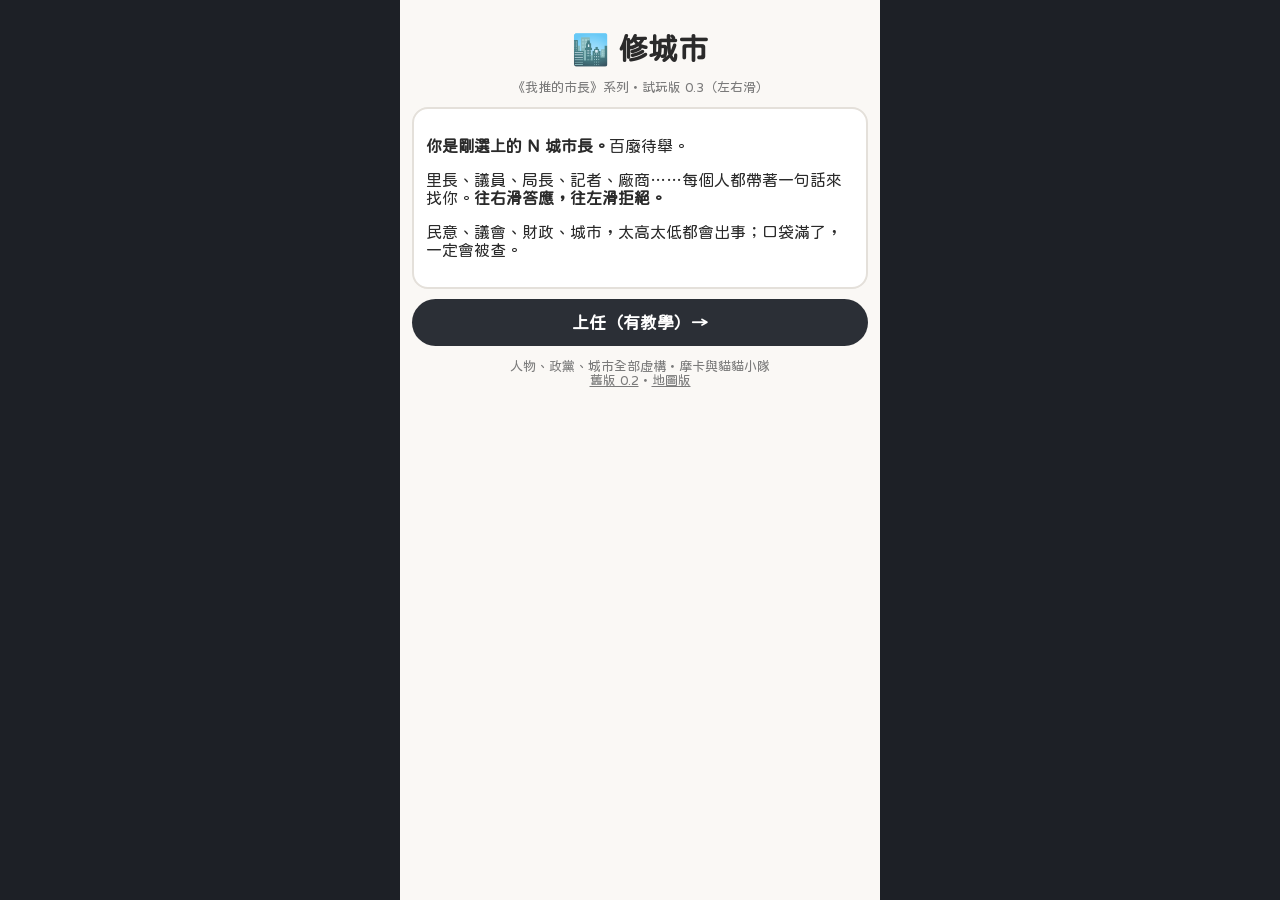
==== commit 737dd9e3: "修城市試玩版 0.3 改成左右滑：卡片一直來、五個指標、角色會回來、每任三個目標解鎖新角色、小遊戲、圖鑑（地圖版留在 fires/v03map.html） Co-Authored-By: Claude" ====
--- a/fires/index.html
+++ b/fires/index.html
@@ -3,679 +3,502 @@
 <head>
 <meta charset="utf-8">
 <meta http-equiv="Cache-Control" content="no-cache">
-<meta name="viewport" content="width=device-width, initial-scale=1, viewport-fit=cover">
+<meta name="viewport" content="width=device-width, initial-scale=1, viewport-fit=cover, user-scalable=no">
 <title>修城市（試玩版）</title>
 <link rel="preconnect" href="https://fonts.googleapis.com">
 <link rel="preconnect" href="https://fonts.gstatic.com" crossorigin>
 <link href="https://fonts.googleapis.com/css2?family=Huninn&display=swap" rel="stylesheet">
 <style>
 /* 配色、字型延續選戰篇 */
-:root { --paper: #faf8f5; --ink: #2a2a2a; --muted: #7a7a7a; --room: #2b2f36; --red: #d93636; --gold: #e0a526; --green: #2e9e6a; --line: #e4e0da; --road: #d9d4cb; }
+:root { --paper: #faf8f5; --ink: #2a2a2a; --muted: #7a7a7a; --room: #2b2f36; --red: #d93636; --gold: #e0a526; --green: #2e9e6a; --line: #e4e0da; --road: #d9d4cb; --blue: #5b8bd9; }
 @font-face { font-family: 'ColorEmoji'; src: local('Apple Color Emoji'), local('Segoe UI Emoji'), local('Noto Color Emoji'); unicode-range: U+1F000-1FAFF, U+2600-27BF, U+2B00-2BFF, U+FE0F; }
 * { box-sizing: border-box; -webkit-tap-highlight-color: transparent; }
-html, body { margin: 0; background: #1d2026; color: var(--ink); font-family: 'ColorEmoji', 'Huninn', 'PingFang TC', 'Noto Sans TC', 'Microsoft JhengHei', sans-serif; }
-#app { max-width: 480px; margin: 0 auto; min-height: 100vh; background: var(--paper); padding: 10px 12px 90px; position: relative; }
+html, body { margin: 0; background: #1d2026; color: var(--ink); font-family: 'ColorEmoji', 'Huninn', 'PingFang TC', 'Noto Sans TC', 'Microsoft JhengHei', sans-serif; overscroll-behavior: none; }
+#app { max-width: 480px; margin: 0 auto; min-height: 100vh; background: var(--paper); padding: 8px 12px 16px; position: relative; overflow: hidden; }
 button { font-family: inherit; cursor: pointer; }
 h1 { text-align: center; margin: 24px 0 4px; font-size: 30px; }
 h2 { margin: 6px 0; font-size: 20px; }
-h3 { margin: 12px 0 4px; font-size: 15px; }
 .muted { color: var(--muted); font-size: 13px; }
 .center { text-align: center; }
 .btn { display: block; width: 100%; border: 0; border-radius: 999px; padding: 14px; margin: 10px 0; font-size: 17px; font-weight: 700; background: var(--room); color: #fff; }
 .btn.ghost { background: transparent; color: var(--ink); border: 2px solid var(--room); }
-.btn.tgt { box-shadow: 0 0 0 4px var(--gold); }
-.btn:disabled { opacity: .4; }
 .card { background: #fff; border: 2px solid var(--line); border-radius: 16px; padding: 12px; margin: 10px 0; }
-.face { width: 64px; height: 64px; border-radius: 50%; object-fit: cover; background: #f3e6d0; }
-.face.s { width: 34px; height: 34px; }
-/* 頂部：四個大指標 */
-.top { position: sticky; top: 0; z-index: 5; background: var(--paper); padding: 4px 0 6px; }
-.row { display: flex; align-items: center; gap: 8px; }
-.month { font-weight: 800; font-size: 16px; }
-.ap { margin-left: auto; font-size: 18px; letter-spacing: 2px; }
-.bars { display: grid; grid-template-columns: repeat(4, 1fr); gap: 6px; margin-top: 4px; }
-.bar { font-size: 12px; white-space: nowrap; }
-.bar i { display: block; height: 7px; border-radius: 4px; background: #eee; overflow: hidden; margin-top: 2px; }
-.bar i b { display: block; height: 100%; }
-.hint { background: var(--room); color: #fff; border-radius: 10px; padding: 7px 10px; font-size: 13px; font-weight: 700; margin-top: 6px; }
-.hint.tut { background: var(--gold); color: #2a2a2a; animation: bob 1.2s infinite; }
-@keyframes bob { 50% { transform: translateY(-2px); } }
-/* N 城地圖：城市街廓＋道路（不是島嶼） */
-.map { background: var(--road); border-radius: 18px; padding: 8px; display: grid; grid-template-columns: 1fr 1fr; gap: 8px; margin-top: 8px; position: relative; }
-.map::before { content: ''; position: absolute; left: 50%; top: 6px; bottom: 6px; width: 4px; margin-left: -2px; background: repeating-linear-gradient(#fff 0 8px, transparent 8px 16px); opacity: .7; }
-.dist { border-radius: 14px; padding: 6px; min-height: 104px; position: relative; transition: background .6s, filter .6s; }
-.dn { display: block; width: 100%; text-align: left; border: 0; background: rgba(255,255,255,.55); border-radius: 8px; padding: 3px 6px; font-size: 12px; font-weight: 700; margin-bottom: 4px; color: var(--ink); }
-.dn small { font-weight: 400; color: var(--muted); margin-left: 2px; }
-.dn.tgt { box-shadow: 0 0 0 3px var(--gold); animation: bob 1s infinite; }
-.moods { display: flex; gap: 3px; font-size: 11px; margin-top: 2px; }
-.moods span { display: inline-flex; align-items: center; }
-.dot { display: inline-block; width: 7px; height: 7px; border-radius: 50%; margin-left: 1px; }
-.dot.g { background: var(--green); } .dot.y { background: var(--gold); } .dot.r { background: var(--red); }
-.sites { display: flex; flex-wrap: wrap; gap: 5px; }
-.site { position: relative; width: 62px; border: 2px solid rgba(0,0,0,.08); border-radius: 12px; background: rgba(255,255,255,.75); padding: 3px 2px; text-align: center; font-size: 24px; line-height: 1.1; }
-.site small { display: block; font-size: 9px; color: #555; line-height: 1.15; margin-top: 2px; }
-.site.broken { filter: grayscale(.85) contrast(.9); background: rgba(255,255,255,.5); }
-.site.broken::after { content: '🚧'; position: absolute; right: -4px; top: -6px; font-size: 14px; filter: none; }
-.site.rot { filter: grayscale(1) brightness(.85); }
-.site.rot::after { content: '💢'; }
-.site.work { background: #fff6df; border-color: var(--gold); }
-.site.work::after { content: '🏗️'; position: absolute; right: -4px; top: -6px; font-size: 14px; }
-.site.stuck::after { content: '⛔'; position: absolute; right: -4px; top: -6px; font-size: 14px; }
-.site.great { background: #e3f6ea; border-color: var(--green); animation: shine 1.2s; }
-.site.great::after { content: '✨'; position: absolute; right: -4px; top: -6px; font-size: 14px; }
-.site.late { background: #e8f2ea; border-color: #7cb894; }
-.site.late::after { content: '🐢'; position: absolute; right: -4px; top: -6px; font-size: 14px; }
-.site.flawed { background: #f6efe0; border-color: #c9b38a; }
-.site.flawed::after { content: '🔧'; position: absolute; right: -4px; top: -6px; font-size: 14px; }
-.site.tgt { box-shadow: 0 0 0 4px var(--gold); animation: bob 1s infinite; }
-.prog { height: 4px; background: #eee; border-radius: 2px; margin-top: 2px; overflow: hidden; }
-.prog b { display: block; height: 100%; background: var(--gold); }
-@keyframes shine { 0% { transform: scale(.8); } 60% { transform: scale(1.12); } 100% { transform: scale(1); } }
-/* 底部 */
-.dock { position: fixed; left: 0; right: 0; bottom: 0; z-index: 6; background: #fff; border-top: 2px solid var(--line); padding: 8px 12px calc(10px + env(safe-area-inset-bottom)); }
-.dock .in { max-width: 456px; margin: 0 auto; display: flex; gap: 8px; align-items: center; }
-.team { display: flex; gap: 2px; flex: 1; overflow-x: auto; }
-.mem { text-align: center; font-size: 9px; width: 42px; flex: none; border: 0; background: none; padding: 0; color: var(--ink); }
-.mem img { width: 34px; height: 34px; border-radius: 50%; object-fit: cover; border: 2px solid transparent; }
-.mem.busy img { border-color: var(--gold); }
-.mem.off img { opacity: .35; }
-.endm { flex: none; border: 0; border-radius: 999px; background: var(--red); color: #fff; font-weight: 700; padding: 12px 14px; font-size: 14px; }
-.endm.tgt { box-shadow: 0 0 0 4px var(--gold); }
+/* 指標：太高太低都會出事 */
+.stats { display: grid; grid-template-columns: repeat(5, 1fr); gap: 6px; }
+.st { text-align: center; font-size: 11px; position: relative; padding-top: 8px; }
+.st .ic { font-size: 22px; line-height: 1; }
+.st i { display: block; height: 8px; border-radius: 4px; background: #eee; overflow: hidden; margin: 3px 4px 0; position: relative; }
+.st i b { display: block; height: 100%; transition: width .4s; }
+.st i::before, .st i::after { content: ''; position: absolute; top: 0; bottom: 0; width: 15%; background: rgba(217,54,54,.13); z-index: 1; }
+.st i::before { left: 0; } .st i::after { right: 0; }
+.st.k i::before { display: none; }
+.st .pv { position: absolute; top: 0; left: 50%; width: 8px; height: 8px; margin-left: -4px; border-radius: 50%; background: var(--room); opacity: 0; transition: opacity .15s; }
+.st.on .pv { opacity: 1; }
+.st.flash { animation: fl .6s; }
+@keyframes fl { 50% { transform: scale(1.25); } }
+.when { display: flex; align-items: center; gap: 8px; margin: 6px 0 4px; font-size: 13px; }
+.when b { font-size: 15px; }
+.when .sp { flex: 1; }
+.tag { border: 0; background: #f0ece6; border-radius: 999px; padding: 4px 10px; font-size: 12px; color: var(--ink); }
+/* 小地圖：N 城六區，答應的事會變漂亮，沒處理的越來越破 */
+.mini { display: grid; grid-template-columns: repeat(3, 1fr); gap: 4px; background: var(--road); border-radius: 12px; padding: 4px; }
+.mini > div { border-radius: 8px; padding: 2px 4px 3px; font-size: 10px; transition: filter .6s; }
+.mini span { font-size: 17px; display: inline-block; position: relative; }
+.mini span.broken { filter: grayscale(1) opacity(.55); }
+.mini span.rot { filter: grayscale(1) brightness(.6); }
+.mini span.work::after { content: '🏗️'; position: absolute; right: -5px; bottom: -3px; font-size: 9px; }
+.mini span.fixed { animation: pop .8s; }
+@keyframes pop { 50% { transform: scale(1.6); } }
+/* 卡片 */
+.stage { position: relative; height: 380px; margin-top: 10px; }
+.cardx { position: absolute; inset: 0 8px; background: #fff; border: 3px solid var(--room); border-radius: 22px; padding: 16px 14px; text-align: center; touch-action: none; user-select: none; -webkit-user-select: none; box-shadow: 0 8px 0 rgba(0,0,0,.08); transition: transform .25s; display: flex; flex-direction: column; align-items: center; }
+.cardx.drag { transition: none; }
+.cardx.out { transition: transform .3s, opacity .3s; opacity: 0; }
+.cardx.tut { border-color: var(--gold); }
+.cardx img { width: 132px; height: 132px; border-radius: 50%; object-fit: cover; background: #f3e6d0; pointer-events: none; }
+.cardx .who { font-weight: 800; margin-top: 6px; font-size: 15px; }
+.cardx .txt { font-size: 18px; line-height: 1.55; margin-top: 10px; flex: 1; display: flex; align-items: center; }
+.cardx .big { font-size: 96px; line-height: 132px; height: 132px; }
+.choice { position: absolute; top: 12px; max-width: 46%; padding: 6px 10px; border-radius: 12px; font-weight: 800; font-size: 15px; background: var(--room); color: #fff; opacity: 0; transition: opacity .1s; pointer-events: none; }
+.choice.l { right: 10px; } .choice.r { left: 10px; }
+.timer { height: 6px; background: #eee; border-radius: 3px; overflow: hidden; width: 100%; margin-top: 6px; }
+.timer b { display: block; height: 100%; background: var(--red); width: 100%; }
+.under { position: absolute; inset: 10px 18px -6px; background: #ece7df; border-radius: 22px; z-index: -1; }
+.btns { display: flex; gap: 8px; margin-top: 14px; }
+.btns button { flex: 1; border: 2px solid var(--room); background: #fff; border-radius: 14px; padding: 10px 6px; font-size: 14px; font-weight: 700; color: var(--ink); min-height: 52px; }
+.btns button:disabled { opacity: .3; }
+.btns button.gray { border-style: dashed; }
+.btns button.hl { background: var(--gold); border-color: var(--gold); }
+.hint { text-align: center; font-size: 12px; color: var(--muted); margin-top: 6px; }
 /* 彈出 */
-.sheet { position: fixed; inset: 0; z-index: 20; background: rgba(0,0,0,.45); display: flex; align-items: flex-end; justify-content: center; }
-.sheet .box { background: var(--paper); width: 100%; max-width: 480px; border-radius: 20px 20px 0 0; padding: 14px 14px calc(18px + env(safe-area-inset-bottom)); max-height: 85vh; overflow-y: auto; animation: up .25s; }
+.sheet { position: fixed; inset: 0; z-index: 20; background: rgba(0,0,0,.5); display: flex; align-items: flex-end; justify-content: center; }
+.sheet .box { background: var(--paper); width: 100%; max-width: 480px; border-radius: 20px 20px 0 0; padding: 14px 14px calc(18px + env(safe-area-inset-bottom)); max-height: 88vh; overflow-y: auto; animation: up .25s; }
 @keyframes up { from { transform: translateY(40px); opacity: 0; } }
-.opt { display: flex; align-items: center; gap: 10px; width: 100%; text-align: left; border: 2px solid var(--line); background: #fff; border-radius: 14px; padding: 10px 12px; margin: 7px 0; font-size: 15px; color: var(--ink); }
-.opt small { display: block; font-size: 12px; color: var(--muted); }
-.opt:disabled { opacity: .45; }
-.opt.tgt { border-color: var(--gold); box-shadow: 0 0 0 3px #ffe39b; }
-.opt.gray { border-style: dashed; }
-.opt.on { border-color: var(--green); background: #eef8f1; }
-.say { background: #fff; border-radius: 14px; padding: 10px 12px; margin: 8px 0; border-left: 4px solid var(--gold); font-size: 14px; line-height: 1.55; }
-.eff { font-size: 12px; color: #555; background: #f4f1ec; border-radius: 8px; padding: 5px 8px; margin: 4px 0; line-height: 1.6; }
-.eff b { color: var(--ink); }
-.up { color: var(--green); font-weight: 700; } .down { color: var(--red); font-weight: 700; }
-.grp { display: grid; grid-template-columns: 74px 1fr 34px 44px; align-items: center; gap: 6px; font-size: 13px; padding: 4px 0; border-bottom: 1px dashed #eee; }
-.grp i { display: block; height: 8px; border-radius: 4px; background: #eee; overflow: hidden; }
-.grp i b { display: block; height: 100%; }
-.post { border-top: 1px solid #eee; padding: 6px 0; font-size: 14px; }
-.post b { font-size: 12px; color: #6b5a33; display: block; }
-.news div { font-size: 14px; padding: 4px 0; border-bottom: 1px dashed #eee; }
-.who div { font-size: 13px; padding: 3px 0; }
-.toast { position: fixed; left: 50%; top: 70px; transform: translateX(-50%); background: var(--room); color: #fff; padding: 9px 14px; border-radius: 12px; font-size: 13px; z-index: 30; max-width: 92vw; animation: fade 3s forwards; }
+.goal { display: flex; gap: 8px; align-items: center; padding: 6px 0; border-bottom: 1px dashed #eee; font-size: 14px; }
+.toast { position: fixed; left: 50%; top: 110px; transform: translateX(-50%); background: var(--room); color: #fff; padding: 9px 14px; border-radius: 12px; font-size: 14px; z-index: 30; max-width: 92vw; animation: fade 2.6s forwards; pointer-events: none; text-align: center; }
 @keyframes fade { 0%, 80% { opacity: 1; } 100% { opacity: 0; } }
-.legend { font-size: 12px; line-height: 1.8; } .legend span { white-space: nowrap; margin: 0 4px; }
+/* 小遊戲 */
+.mg { text-align: center; }
+.doc { background: #fffdf7; border: 2px solid #d8cfbf; border-radius: 12px; padding: 14px; font-size: 16px; margin: 10px 0; min-height: 96px; text-align: left; line-height: 1.6; }
+.doc small { color: var(--muted); display: block; }
+.mgb { display: flex; gap: 10px; }
+.mgb button { flex: 1; border: 0; border-radius: 14px; padding: 16px; font-size: 18px; font-weight: 800; color: #fff; }
+.field { position: relative; height: 330px; background: #2b2f36; border-radius: 16px; margin: 10px 0; overflow: hidden; }
+.q { position: absolute; border: 0; border-radius: 14px; padding: 8px 10px; font-size: 13px; max-width: 62%; animation: up .2s; }
+.q.bad { background: #ffd7d7; } .q.ok { background: #d9ecff; }
 .ending { text-align: center; }
-.ending .big { font-size: 64px; }
-.tri { display: grid; grid-template-columns: repeat(4, 1fr); gap: 6px; margin: 10px 0; }
-.tri div { background: #fff; border: 2px solid var(--line); border-radius: 12px; padding: 8px 4px; font-size: 12px; }
-.tri b { display: block; font-size: 20px; }
+.ending .bigE { font-size: 72px; }
+.gal { display: grid; grid-template-columns: repeat(3, 1fr); gap: 6px; }
+.gal div { background: #fff; border: 2px solid var(--line); border-radius: 12px; padding: 8px 4px; font-size: 12px; text-align: center; }
+.gal div.no { opacity: .35; }
+.gal b { display: block; font-size: 26px; }
 </style>
 </head>
 <body>
 <div id="app"></div>
 <script>
 // ==========================================================
-// 修城市（試玩版 0.3）— 你是剛選上的 N 城市長。百廢待舉。
-// 每季只能做 3 件事。同一件事，有人開心、有人不爽；成果有好有壞，而且會晚一點才看到。
+// 修城市（試玩版 0.3）— 左右滑做決定的市長遊戲
+// 卡片一直來：一個人、一句話、往左或往右。太高太低都會出事。
 // 摩卡與貓貓小隊
 // ==========================================================
 const $ = s => document.querySelector(s), app = $('#app');
 const rnd = n => Math.floor(Math.random() * n), pick = a => a[rnd(a.length)], shuffle = a => a.slice().sort(() => Math.random() - .5);
-const TURNS = 16, AP = 3;
-const SPEC = { eng: '工程', fin: '財務', cou: '議會', soc: '社福', tra: '交通', med: '媒體' };
-const label = t => `第 ${Math.ceil(t / 4)} 年・${['1～3', '4～6', '7～9', '10～12'][(t - 1) % 4]} 月`;
-const clamp = v => Math.max(0, Math.min(100, v));
-
-// ---------- 每一區都有四種人（加上一位議員）----------
-const GROUPS = { res: ['🏠', '居民'], shop: ['🏪', '店家'], com: ['🚇', '通勤族'], chief: ['🧓', '里長'] };
-const GW = { res: .35, shop: .2, com: .25, chief: .2 };
-
-// ---------- N 城地圖：六個區 ----------
-const DISTRICTS = [
-  { id: 'old', n: '舊城區', c: '#f4d9b8' }, { id: 'river', n: '河濱區', c: '#cfe4f2' },
-  { id: 'tech', n: '科技園區', c: '#dcd6f2' }, { id: 'east', n: '東區商圈', c: '#f6d3d9' },
-  { id: 'hill', n: '山邊住宅區', c: '#d6ecd2' }, { id: 'port', n: '港灣區', c: '#d2ecec' }
-];
-const dName = id => DISTRICTS.find(d => d.id === id).n;
-// 壞掉的地方。during：施工期間每季對這一區的影響；after：完工後的影響（分三季慢慢出現）；city*：全市
-// maint：完工後每季維護費；income：完工後每季多的稅收
-const SITES = [
-  { id: 'park', d: 'old', b: '🗑️', f: '🌳', bn: '髒亂的公園', fn: '共融公園', need: 'eng', dur: 2, cost: 6, obs: ['protest', 'tender'], tut: 1, during: { res: -2 }, after: { res: 9, chief: 6, shop: 3 } },
-  { id: 'market', d: 'old', b: '🏚️', f: '🥬', bn: '漏水的老市場', fn: '新的傳統市場', need: 'soc', dur: 3, cost: 10, obs: ['protest', 'council', 'vendor'], during: { shop: -5, res: -1 }, after: { shop: 11, res: 6, chief: 4 } },
-  { id: 'pole', d: 'old', b: '🪵', f: '🚶', bn: '人行道上的廢電線桿', fn: '暢通的人行道', need: 'eng', dur: 2, cost: 3, obs: ['kick', 'protest'], during: { com: -1 }, after: { res: 5, com: 5, chief: 4 } },
-  { id: 'bike', d: 'river', b: '🚧', f: '🚲', bn: '斷掉的河濱自行車道', fn: '串起來的自行車道', need: 'tra', dur: 3, cost: 8, obs: ['tender', 'central'], during: { com: -1 }, after: { com: 8, res: 5 } },
-  { id: 'sky', d: 'river', b: '🌁', f: '🌉', bn: '沒人去的天空步道', fn: '夜間燈光步道', need: 'eng', dur: 3, cost: 9, obs: ['vendorRun', 'council'], during: { res: -2 }, after: { shop: 9, res: 2 }, maint: 1 },
-  { id: 'lamp', d: 'river', b: '💡', f: '🌟', bn: '暗暗的路燈（十年合約）', fn: '亮起來的路燈', need: 'fin', dur: 2, cost: 8, obs: ['contract'], during: {}, after: { res: 7, com: 4, chief: 4 } },
-  { id: 'metro', d: 'tech', b: '🚇', f: '🚄', bn: '延期的捷運延伸線', fn: '捷運延伸線', need: 'tra', dur: 5, cost: 18, obs: ['central', 'tender', 'council'], during: { com: -4, shop: -4, res: -2 }, cityDuring: { com: -1 }, after: { com: 10, shop: 8, res: 6 }, cityAfter: { com: 4 },
-    tiers: ['🚄 如期通車，月台擠滿人', '🐢 延期了，但終於通車', '🔧 通車了，但三天兩頭故障'], afterNews: '🏠 捷運站周邊房價漲了一成，屋主開心，租屋族在脆上哀號。' },
-  { id: 'land', d: 'tech', b: '📜', f: '🏢', bn: '綁住的地上權', fn: '大廠進駐', need: 'fin', dur: 3, cost: 14, obs: ['contract', 'council'], during: {}, after: { shop: 10, res: 3, com: -4 }, income: 2, afterNews: '🚗 大廠上下班時間，園區聯外道路塞成停車場。' },
-  { id: 'dome', d: 'east', b: '🏗️', f: '🏟️', bn: '蓋一半的巨型場館', fn: '巨型場館', need: 'fin', dur: 5, cost: 20, obs: ['contract', 'vendorRun', 'council'], hard: 1, during: { com: -3, res: -2 }, after: { shop: 10, com: -2 }, maint: 2,
-    tiers: ['🏟️ 完工啟用，第一場就爆滿', '🐢 延了又延，總算啟用', '🔧 啟用了，但草皮和音響一直被罵'], afterNews: '🎤 場館可以辦大型演唱會了（點「東區商圈」）。每季維護費也開始算了。' },
-  { id: 'cross', d: 'east', b: '🚦', f: '🛣️', bn: '塞爆的路口', fn: '順暢的路口', need: 'tra', dur: 2, cost: 5, obs: ['protest', 'director'], during: { com: -3, shop: -2 }, after: { com: 10, shop: 3 } },
-  { id: 'scooter', d: 'east', b: '🛵', f: '🚸', bn: '被機車佔滿的騎樓', fn: '走得過的騎樓', need: 'cou', dur: 2, cost: 2, obs: ['protest', 'council'], during: { shop: -2 }, after: { res: 6, com: 4, shop: -4, chief: -2 }, afterNews: '🛵 騎樓淨空了，但店家抱怨客人沒地方停機車。' },
-  { id: 'housing', d: 'hill', b: '🏚️', f: '🏘️', bn: '危老公寓', fn: '新的社會住宅', need: 'soc', dur: 4, cost: 16, obs: ['protest', 'council', 'tender'], during: { res: -3, chief: -1 }, after: { res: 11, shop: 3, chief: 2 } },
-  { id: 'elder', d: 'hill', b: '🧓', f: '🏡', bn: '沒有長照據點的社區', fn: '長照據點', need: 'soc', dur: 2, cost: 6, obs: ['director', 'council'], during: {}, after: { res: 8, chief: 7 } },
-  { id: 'lunch', d: 'hill', b: '🍱', f: '🍎', bn: '流標的營養午餐', fn: '每校都有熱騰騰的午餐', need: 'soc', dur: 2, cost: 7, obs: ['tender', 'central'], during: {}, after: { res: 9, chief: 3 } },
-  { id: 'stadium', d: 'port', b: '🏟️', f: '🏆', bn: '一啟用就積水的體育場', fn: '辦得了國際賽的體育場', need: 'eng', dur: 3, cost: 10, obs: ['vendorRun', 'contract'], during: { res: -1 }, after: { shop: 7, res: 3 }, maint: 1, afterNews: '🎤 體育場可以辦大型演唱會了（點「港灣區」）。' },
-  { id: 'museum', d: 'port', b: '🏛️', f: '🎨', bn: '只剩冷氣在上班的紀念館', fn: '熱鬧的青年基地', need: 'med', dur: 2, cost: 7, obs: ['council', 'protest'], during: {}, after: { shop: 5, res: 4 } }
-];
-const TIER_DEF = ['✨ 如期完工，品質很好', '🐢 延期了，但完成了', '🔧 完成了，但問題不斷'];
-const TIER_MULT = { great: 1, late: .8, flawed: .45 };
-// 阻礙：每種有兩個解法（一定要花一件事）或先放著
-const OBS = {
-  council: { e: '🏛️', t: '議會不給錢', a: [['去議會協商', { budget: -2 }, 'cou'], ['答應議員的地方建設換預算', { budget: -6, gray: 1 }]] },
-  tender: { e: '📭', t: '招標流標，沒有廠商來', a: [['提高預算重新招標', { budget: -4 }, 'fin'], ['放寬資格再招一次', { rush: 1 }]] },
-  vendorRun: { e: '🏃', t: '得標廠商跑掉了', a: [['解約、重新發包', { budget: -5 }, 'fin'], ['找認識的廠商直接接手', { gray: 1, rush: 1 }]] },
-  contract: { e: '📜', t: '被前任簽的合約綁住', a: [['付錢提前解約', { budget: -8 }, 'fin'], ['跟廠商重新談', {}, 'cou']] },
-  protest: { e: '📢', t: '附近居民和攤商抗議', a: [['開說明會好好溝通', { d: { res: 2, chief: 2 } }, 'soc'], ['先動工再說', { d: { res: -5, chief: -4 }, rush: 1 }]] },
-  director: { e: '🙅', t: '局長不配合', a: [['找局長好好談', {}, 'cou'], ['換一位局長', { all: -2, swap: 1 }]] },
-  central: { e: '🏢', t: '要等中央核定', a: [['去中央跑公文', {}, 'cou'], ['先自己出錢', { budget: -8 }]] },
-  kick: { e: '⚽', t: '五個單位互踢皮球', a: [['把大家叫來當面喬', {}, 'cou'], ['叫工務局先拆再說', { d: { res: 2 }, gray: 1 }]] },
-  vendor: { e: '🧾', t: '攤商自治會有意見', a: [['一攤一攤去拜訪', { d: { shop: 2 } }, 'soc'], ['給自治會長一點好處', { gray: 1 }]] }
+const TERM = 96; // 一任四年：每兩張卡過一個月
+const STATS = { p: ['😊', '民意'], c: ['🏛️', '議會'], m: ['💰', '財政'], y: ['🏙️', '城市'], k: ['🤫', '口袋'] };
+const SAVE = 'cityswipe.v1';
+let SV = (() => { try { return JSON.parse(localStorage.getItem(SAVE)) || {}; } catch (e) { return {}; } })();
+SV.unlock = SV.unlock || []; SV.ends = SV.ends || []; SV.titles = SV.titles || []; SV.terms = SV.terms || 0;
+const save = () => { try { localStorage.setItem(SAVE, JSON.stringify(SV)); } catch (e) {} };
+
+// ---------- 人物（選戰篇的畫風；不出現你的家人）----------
+const CH = {
+  sec: ['秘書小芸', 'npc_intern'], yuki: ['阿雪姨・舊城區里長', 'npc_elder'], fang: ['方議員', 'C_m'], he: ['何議員', 'E_f'], gao: ['高議員', 'D_m'],
+  zhou: ['周副市長', 'npc_councilor'], lin: ['林副市長', 'npc_director'], work: ['工務局長', 'npc_staff'], traffic: ['交通局長', 'npc_foreign'],
+  reporter: ['記者小葉', 'npc_reporter'], boss: ['廠商王董', 'npc_shady'], party: ['黨部主委', 'npc_donor'], fin: ['主計處長', 'B_f'],
+  ethic: ['政風處長', 'npc_chief'], vol: ['志工阿傑', 'npc_volunteer'], pundit: ['政論名嘴', 'npc_pundit'],
+  c1: ['早餐店阿姨', 'F_f'], c2: ['外送員小陳', 'F_m'], c3: ['市場攤商', 'B_m'], c4: ['三寶媽', 'C_f'], c5: ['退休老師', 'E_m'], c6: ['店家老闆', 'D_f'],
+  // 解鎖角色
+  kai: ['捷運通勤族阿凱', 'F_m'], weather: ['氣象主播', 'F_f'], grand: ['阿雪姨的孫女（網紅）', 'C_f'], tourist: ['外國背包客', 'E_m'], agent: ['天王經紀人', 'D_f'], ethic2: ['政風處長', 'npc_chief']
 };
-// 政策：不用派人，花一件事。同一件事對不同的人有加有減，結果有好有壞
-const POLICIES = [
-  { id: 'demo', e: '🏚️', n: '拆除違建', ds: ['old', 'hill', 'port'], cost: 2, eff: { res: 6, chief: -7, shop: -2 }, coun: { favor: -15, watch: 8, show: 2, deal: -6 },
-    say: '巷子裡的頂樓加蓋、鐵皮屋、佔用防火巷的倉庫……有些已經十幾年，有些是里長的親戚。',
-    outs: [['順利拆完，巷子寬了，消防車進得來', 1], ['拆到一半被告上法院，案子拖著', .5, { budget: -3 }], ['拆完沒多久，又長回來了', .3]] },
-  { id: 'stall', e: '🛒', n: '整頓佔道攤販', ds: ['old', 'east'], cost: 1, eff: { res: 6, com: 4, shop: -7, chief: -5 }, coun: { favor: -12, watch: 6, show: -4, deal: -6 },
-    say: '人行道被攤販佔滿，推嬰兒車只能走馬路。但有些攤子擺了三十年，攤商說「我們也要生活」。',
-    outs: [['人行道走得過了，攤商移進合法攤區', 1], ['攤販打游擊，今天趕走明天回來', .5], ['攤商自救會抗議上了新聞', .6, { all: -2 }]] },
-  { id: 'redline', e: '🚫', n: '紅線違停嚴格取締', ds: ['tech', 'east', 'hill'], cost: 0, eff: { com: 7, res: 2, shop: -6, chief: -4 }, coun: { favor: -8, watch: 4, show: -6, deal: -4 },
-    say: '路口違停讓公車進不了站。但店家說，客人停一下就被開單，生意怎麼做？',
-    outs: [['公車準點了，路口順了', 1], ['開單開到民怨，議員幫店家喊冤', .5, { all: -1 }], ['取締兩週就鬆了，又回到原樣', .3]] },
-  { id: 'ubike', e: '🚲', n: '廣設公共自行車站', ds: ['river', 'tech', 'old'], cost: 3, eff: { com: 6, res: 3, shop: -2 }, coun: { favor: 0, watch: 4, show: 6, deal: 2 },
-    say: '通勤族一直敲碗。但車站要佔掉一些汽機車格，店家門口的停車位會變少。',
-    outs: [['一個月就有人天天騎', 1], ['熱門站永遠沒車、冷門站停滿', .6], ['車被亂停、被丟進河裡，上了新聞', .4, { all: -1 }]] },
-  { id: 'concert', e: '🎤', n: '辦大型演唱會', ds: ['east', 'port'], req: { east: 'dome', port: 'stadium' }, cost: 4, again: 4, eff: { shop: 10, res: -6, com: -5 }, later: 7, coun: { favor: 4, watch: -2, show: 8, deal: 4 },
-    say: '觀光客和周邊店家都等著。附近居民已經在問：噪音到幾點？散場交通誰負責？',
-    outs: [['爆滿，散場也順，周邊店家笑開懷', 1], ['爆滿，但散場交通大打結，排車排到半夜', 1, { com: -6, res: -2 }], ['票賣不好，贊助商臉很臭', .4, { budget: -4 }]] }
-];
-// 議員：同一位可以這次幫你、下次擋你（看他對你的態度和他是哪種人）
-const CTYPE = { watch: '認真監督', favor: '會來關說', show: '只想上新聞', deal: '喜歡交換' };
-const CNAMES = ['方議員', '江議員', '何議員', '高議員', '杜議員', '余議員'];
-
-// ---------- 團隊：三位副市長＋三位局長（選戰篇的畫風）；個性用了才知道 ----------
-const ROSTER = [
-  { n: '周副市長', img: 'npc_councilor', sp: 'cou' }, { n: '林副市長', img: 'npc_director', sp: 'fin' }, { n: '陳副市長', img: 'npc_volunteer', sp: 'soc' },
-  { n: '工務局長', img: 'npc_staff', sp: 'eng' }, { n: '交通局長', img: 'npc_foreign', sp: 'tra' }, { n: '新聞處長', img: 'npc_reporter', sp: 'med' }
-];
-const SPARE = [ { n: '資深文官', img: 'npc_elder', sp: 'cou' }, { n: '學者局長', img: 'npc_pundit', sp: 'fin' }, { n: '新來的局長', img: 'npc_intern', sp: 'eng' }, { n: '鄰市來的局長', img: 'npc_shady', sp: 'tra' }, { n: '社工出身的局長', img: 'npc_chief', sp: 'soc' }, { n: '前記者', img: 'npc_donor', sp: 'med' } ];
-const PERS = {
-  good: { w: 34, n: '靠得住' },
-  pro: { w: 14, n: '超能幹', line: '「這個我上週就順手處理好了。」' },
-  credit: { w: 13, n: '很會搶功', line: '剪綵時站到你前面：「這是我一手推動的。」' },
-  blame: { w: 13, n: '很會推責任', line: '「這是市長交辦不清楚，不是我們局處的問題。」' },
-  image: { w: 13, n: '只想拍影片', line: '拍了一支工地巡視短片，工地其實沒動。' },
-  vendor: { w: 13, n: '跟廠商很熟', line: '被拍到跟得標廠商吃飯：「只是老朋友啦。」' }
+const imgOf = (who, mood) => { const i = CH[who][1]; return i.startsWith('npc') ? `art/${i}.webp` : `art/${i}_${mood || 'flat'}.webp`; };
+
+// ---------- N 城地圖（沿用 0.2）----------
+const DIST = [{ id: 'old', n: '舊城區', c: '#f4d9b8' }, { id: 'river', n: '河濱區', c: '#cfe4f2' }, { id: 'tech', n: '科技園區', c: '#dcd6f2' }, { id: 'east', n: '東區商圈', c: '#f6d3d9' }, { id: 'hill', n: '山邊住宅區', c: '#d6ecd2' }, { id: 'port', n: '港灣區', c: '#d2ecec' }];
+const SITES = {
+  park: ['old', '🗑️', '🌳', '共融公園'], market: ['old', '🏚️', '🥬', '新市場'], pole: ['old', '🪵', '🚶', '暢通的人行道'],
+  bike: ['river', '🚧', '🚲', '河濱自行車道'], sky: ['river', '🌁', '🌉', '夜間步道'], lamp: ['river', '💡', '🌟', '新路燈'],
+  metro: ['tech', '🚇', '🚄', '捷運延伸線'], land: ['tech', '📜', '🏢', '大廠進駐'],
+  dome: ['east', '🏗️', '🏟️', '巨型場館'], cross: ['east', '🚦', '🛣️', '順暢的路口'], scooter: ['east', '🛵', '🚸', '走得過的騎樓'],
+  housing: ['hill', '🏚️', '🏘️', '社會住宅'], elder: ['hill', '🧓', '🏡', '長照據點'], lunch: ['hill', '🍱', '🍎', '熱騰騰的營養午餐'],
+  stadium: ['port', '🏟️', '🏆', '不積水的體育場'], museum: ['port', '🏛️', '🎨', '青年基地']
 };
-const pickP = () => { let x = Math.random() * 100; for (const [k, p] of Object.entries(PERS)) { x -= p.w; if (x < 0) return k; } return 'good'; };
-const mk = (b, i) => ({ ...b, id: 'm' + i + rnd(1e6), per: pickP(), known: false, busy: null, off: 0 });
+
+// ---------- 卡片 ----------
+// L/R：[選項, 效果]。效果：p c m y k 數值；f 設旗標；fix [地方, 幾張卡後完工]；q [卡片, 幾張卡後回來]；fn 自訂
+// o.once 預設一次；o.rep 可重複（冷卻張數）；o.cond 出現條件；o.set 解鎖組
+const CARDS = {};
+const C = (id, who, text, L, R, o = {}) => { CARDS[id] = { id, who, text, L, R, ...o }; };
+const has = f => S.f[f];
+
+// 教學
+C('t1', 'sec', '市長早！往右滑＝答應。先把就職典禮的花籃收下吧。', ['（往右滑）', {}], ['收下', { p: 2 }], { tut: 'R' });
+C('t2', 'sec', '往左滑＝拒絕。廠商送來一盒月餅，盒底好像有東西……', ['退回去', { p: 3 }], ['（往左滑）', {}], { tut: 'L' });
+C('t3', 'sec', '拖著卡片先不要放，上面會亮起「會動到」的指標。太高太低都會出事喔！', ['我知道了', { c: 1 }], ['我知道了', { p: 1 }], { tut: 'any' });
+
+// 阿雪姨的公園（故事線）
+C('a1', 'yuki', '市長，公園髒到狗都不想去，你什麼時候來看？', ['下個月排行程', { p: -4, q: ['a2b', 7] }], ['明天就去', { p: 3, m: -5, fix: ['park', 6], q: ['a2', 9] }]);
+C('a2', 'yuki', '公園整理好了，阿嬤們每天去跳舞，謝謝你啦！', ['是大家的功勞', { p: 4, f: 'yukiHappy' }], ['辦個啟用典禮', { p: 6, m: -3, f: 'yukiHappy' }], { mood: 'smile' });
+C('a2b', 'yuki', '上次說下個月，我帶了三百個連署來了。', ['再等等', { p: -8, q: ['a3b', 7] }], ['好，馬上整理', { p: 2, m: -6, fix: ['park', 5], q: ['a2', 8] }]);
+C('a3b', 'yuki', '我去找記者了，你自己看著辦。', ['隨便她', { p: -10, c: -3 }], ['親自登門道歉', { p: 6, fix: ['park', 6], q: ['a2', 9] }]);
+// 方議員（同一位議員，這次幫你、下次擋你）
+C('b1', 'fang', '河濱步道那個標案，我朋友的公司很優，給他做嘛。', ['照規矩投標', { c: -8, q: ['b2no', 8], fix: ['sky', 10] }], ['我看看', { c: 10, k: 12, f: 'fangDeal', fix: ['sky', 7], q: ['b2yes', 6] }], { gray: 'R' });
+C('b2no', 'fang', '你的追加預算，我們這一席很難支持喔。', ['那就不追加', { y: -4, m: 3 }], ['好啦，下次給你朋友', { c: 12, k: 8 }], { gray: 'R' });
+C('b2yes', 'boss', '市長，步道快做好了，一點心意。', ['退回去', { k: -6, c: -4 }], ['收下', { k: 18 }], { gray: 'R' });
+C('b3', 'reporter', '河濱步道才啟用三個月就龜裂，聽說廠商跟方議員很熟？', ['無可奉告', { p: -10, k: 6 }], ['我會徹查', { p: 5, c: -15 }], { cond: () => has('fangDeal') && S.site.sky === 'fixed' });
+C('b4', 'fang', '上次你沒給我朋友做，但這次的預算……我還是會幫你。', ['謝謝議員', { c: 6 }], ['你想要什麼？', { c: -3, p: 2 }], { cond: () => S.n > 40 && !has('fangDeal') });
+// 捷運（目標）
+C('m1', 'traffic', '捷運延伸線卡在中央核定，要不要你親自去跑？', ['讓局處去跑', { q: ['m2', 10] }], ['我親自去', { p: 3, m: -3, q: ['m2', 5] }]);
+C('m2', 'traffic', '核定了！但施工要封兩個車道，附近店家會哭。', ['晚點再開工', { y: -3, q: ['m2', 9] }], ['開工！', { p: -7, m: -12, f: 'metroWork', q: ['m3', 6], work: 'metro' }]);
+C('m3', 'c6', '施工圍籬擋住店門口，我生意掉一半！', ['忍一下，通車就好', { p: -6, q: ['m4', 8] }], ['發施工補償金', { m: -8, p: 4, q: ['m4', 8] }], { mood: 'sad' });
+C('m4', 'traffic', '捷運快好了！要不要趕在選前辦通車典禮？', ['等安全測試跑完', { q: ['m5good', 5] }], ['選前通車！', { p: 9, q: ['m5bad', 4], fix: ['metro', 0], f: 'metroDone' }]);
+C('m5good', 'traffic', '測試跑完，如期通車，月台擠爆了！', ['搭第一班車', { p: 8, fix: ['metro', 0], f: 'metroDone' }], ['發新聞稿就好', { p: 4, fix: ['metro', 0], f: 'metroDone' }], { mood: 'smile' });
+C('m5bad', 'reporter', '通車第三天停駛兩小時，乘客被關在車廂裡。', ['怪包商', { p: -6, c: -4 }], ['市長公開道歉', { p: -2 }]);
+C('m6', 'c5', '捷運站附近房價漲三成，年輕人搬走了。', ['市場機制', { y: 6, p: -5 }], ['在站旁蓋社宅', { m: -10, y: -3, p: 5 }], { cond: () => has('metroDone') });
+// 周副市長
+C('z1', 'zhou', '市長，剪綵我去就好，你那麼忙。', ['我自己去', { p: 3, c: -2 }], ['麻煩你了', { p: -3, q: ['z2', 12] }]);
+C('z2', 'zhou', '鄰市黨部找我去選市長，我想辭職。', ['留下來幫我', { c: 4, m: -3 }], ['祝你順利', { c: -5, p: 2 }]);
+// 記者小葉
+C('r1', 'reporter', '有人說你上任後都沒去過山邊住宅區？', ['行程很滿', { p: -5 }], ['這週就去', { p: 4, m: -4, fix: ['elder', 7] }]);
+C('r2', 'reporter', '1999 結案率 98%，可是我打過去都說「已列管」。', ['數字不會騙人', { p: -6 }], ['改成看滿意度', { p: 5, c: -3 }]);
+C('r3', 'reporter', '市長，口袋裡的東西，要不要先跟我說？', ['沒什麼好說', { p: -6 }], ['……', { p: -2 }], { cond: () => S.s.k >= 50 });
+// 廠商（灰色誘惑）
+C('v1', 'boss', '路燈十年合約我們可以續約，條件好談。', ['重新招標', { m: -6, fix: ['lamp', 6] }], ['續約', { k: 18, y: -4 }], { gray: 'R' });
+C('v2', 'boss', '我們董事長想請市長吃個飯，就吃個飯。', ['不了', { c: -2 }], ['好啊', { k: 10, c: 4 }], { gray: 'R' });
+C('v3', 'boss', '營養午餐又流標，我們可以「協助」，價格好說。', ['提高預算重招', { m: -7, fix: ['lunch', 5] }], ['交給你們', { k: 14, fix: ['lunch', 3], p: -3 }], { gray: 'R' });
+// 黨部
+C('pa1', 'party', '黨部推薦一位前輩當局長，很有經驗。', ['我自己找', { c: -8 }], ['好', { c: 8, y: -4 }]);
+C('pa2', 'party', '選前要多剪綵，工程趕一下。', ['照進度', { c: -6 }], ['趕！', { p: 6, y: -6 }], { cond: () => S.n > 50 });
+C('pa3', 'party', '方議員連任很危險，他選區的建設多排一點。', ['各區一視同仁', { c: -6 }], ['照辦', { c: 10, m: -6, p: -2 }]);
+// 林副市長（很會推責任）
+C('l1', 'lin', '營養午餐流標了，我覺得是中央的問題。', ['先怪中央', { p: -4, c: 3 }], ['提高預算重招', { m: -6, p: 5, fix: ['lunch', 5] }]);
+C('l2', 'lin', '紀念館的事，我想是前任的問題。', ['那就讓它放著', { y: -3 }], ['改成青年基地', { m: -6, p: 3, fix: ['museum', 6] }]);
+// 工務、交通
+C('w1', 'work', '人行道上的廢電線桿，五個單位互踢皮球。', ['繼續會辦', { p: -3 }], ['工務局先拆再說', { p: 5, c: -3, fix: ['pole', 3] }]);
+C('w2', 'work', '危老公寓要重建，有幾戶堅持不搬。', ['慢慢溝通', { p: 2, fix: ['housing', 16] }], ['強制拆除', { y: 6, p: -10, fix: ['housing', 6] }]);
+C('w3', 'work', '巨型場館的前任合約，解約要賠一大筆。', ['繼續協商', { m: -2, q: ['w3b', 10] }], ['付錢解約', { m: -20, fix: ['dome', 10] }]);
+C('w3b', 'work', '協商有進展，廠商願意復工。', ['條件再壓', { c: -3, fix: ['dome', 12] }], ['成交', { m: -8, fix: ['dome', 8] }]);
+C('w4', 'work', '工程來不及，要不要先掛布條「市府關心中」？', ['老實說還沒好', { p: -3 }], ['掛！', { p: 5, y: -4 }], { gray: 'R', rep: 30 });
+C('x1', 'traffic', '東區路口塞爆，要改成行人優先號誌嗎？', ['維持原樣', { p: -3 }], ['改！', { p: 4, c: -2, fix: ['cross', 4] }]);
+C('x2', 'traffic', '騎樓被機車佔滿，要整頓嗎？店家會反彈。', ['不要惹店家', { y: -3, c: 2 }], ['整頓', { y: 4, p: -3, c: -3, fix: ['scooter', 4] }]);
+C('x3', 'traffic', '河濱要補公共自行車站，會佔掉汽車格。', ['不補', { p: -2 }], ['補', { p: 3, c: -2, fix: ['bike', 6] }]);
+// 議員
+C('h1', 'he', '我等一下質詢要拿道具，配合演一下嘛。', ['不陪你演', { c: -6 }], ['好啦', { c: 6, p: -3 }]);
+C('h2', 'he', '紀念館只剩冷氣在上班，我要開記者會！', ['讓他開', { p: -4 }], ['改成青年基地', { m: -6, p: 3, fix: ['museum', 6] }]);
+C('h3', 'he', '你的工地我拍了一支影片，三百萬觀看喔。', ['不理他', { p: -5 }], ['請他來剪綵', { c: 8, p: -2 }], { cond: () => Object.values(S.site).includes('work') });
+C('g1', 'gao', '體育場一啟用就積水，驗收是誰簽的？', ['前任簽的', { p: 2, c: -4 }], ['全部重查', { m: -6, c: 6, fix: ['stadium', 8] }]);
+C('g2', 'gao', '地上權綁五十年，權利金低得離譜。', ['契約要尊重', { c: -6 }], ['重新談判', { c: 5, m: 4, fix: ['land', 10] }]);
+C('g3', 'gao', '我查了一下，你的口袋好像越來越滿？', ['議員想太多', { c: -10 }], ['我會說明', { p: -4, k: -10 }], { cond: () => S.s.k >= 35 });
+C('mk1', 'c3', '老市場漏水，我們用臉盆接雨。', ['明年再說', { p: -3, y: -2 }], ['改建', { m: -9, p: 2, fix: ['market', 10] }], { mood: 'sad' });
+// 主計、政風
+C('fn1', 'fin', '市庫快見底了，要不要調高停車費？', ['不要', { m: -4 }], ['調', { m: 10, p: -6 }], { cond: () => S.s.m < 35 });
+C('fn2', 'fin', '今年有結餘，要不要發「市民回饋金」？', ['存起來', { p: -3 }], ['發！', { m: -15, p: 10 }], { cond: () => S.s.m > 65 });
+C('e1', 'ethic', '市長，有人把你的資料寄給檢調了。', ['沒在怕', { k: 8 }], ['主動說明', { k: -30, p: -10 }], { cond: () => S.s.k >= 60 });
+C('e2', 'sec', '議員送來一張關說條子，要我們「協助」某工程。', ['交給政風', { c: -8 }], ['協助一下', { c: 8, k: 6 }], { gray: 'R' });
+C('e3', 'zhou', '有個公股董事位子空著，給你的競選總幹事？', ['找專業的', { c: -3 }], ['好啊', { c: 5, k: 8, p: -3 }], { gray: 'R' });
+// 1999 陳情（可以重複）
+C('q1', 'c1', '巷口路燈一直閃，晚上不敢走。', ['已列管', { p: -3 }], ['明天就修', { p: 3, m: -2 }], { rep: 30 });
+C('q2', 'c4', '樓下熱炒店油煙超重，窗戶都不敢開！', ['請環保局勸導', { p: 1 }], ['直接開罰', { p: 3, c: -2 }], { rep: 30 });
+C('q3', 'c2', '公車過站不停，我在雨中等了四十分鐘。', ['請業者改善', { p: -1 }], ['扣業者補助', { p: 4, m: 2, c: -2 }], { rep: 30 });
+C('q4', 'c5', '同一條路，一年挖了四次！', ['管線單位各管各的', { p: -4 }], ['推路平專案', { p: 5, m: -5, y: 3 }], { rep: 40 });
+C('q5', 'vol', '流浪貓變多了，有人餵有人罵。', ['交給里長', { p: -1 }], ['推 TNR 結紮', { p: 4, m: -2 }], { rep: 40 });
+C('q6', 'c1', '大雨過後，巷子積水到小腿。', ['這是百年大雨', { p: -5 }], ['加大排水', { p: 3, m: -6, y: 3 }], { rep: 30 });
+C('q7', 'c6', '店門口被畫紅線，客人不能停。', ['紅線照畫', { p: -2, y: 2 }], ['改成限時停車', { p: 3, y: -1 }], { rep: 30 });
+C('q8', 'c2', '路面坑洞害我摔車，外送的湯全灑了。', ['請工務局查', { p: -2 }], ['國賠，順便全面補', { m: -5, p: 4 }], { rep: 30 });
+C('q9', 'pundit', '名嘴說你的施政「只有剪綵」。', ['不回應', { p: -2 }], ['上節目解釋', { p: 3, c: -2 }], { rep: 30 });
+// 季節（每年一次，自己出現）
+C('cny', 'sec', '春節要發福袋嗎？去年排隊排到馬路上。', ['不發', { p: -2 }], ['發！', { p: 5, m: -5 }], { season: 2 });
+C('typhoon', 'sec', '颱風今晚登陸，明天要不要放颱風假？快決定！', ['照常上班', { fn: () => typhoonRes(false) }], ['放假', { fn: () => typhoonRes(true) }], { season: 8, timer: 10, timeout: { p: -10, fn: () => { flash('你猶豫太久，凌晨四點才宣布，全市罵翻。'); } } });
+C('tyHit', 'reporter', '昨晚風雨超大，上班族在路上被吹倒……', ['我們有發布警報', { p: -8 }], ['市長公開道歉', { p: -4 }], { mood: 'sad' });
+C('tySun', 'c2', '放颱風假結果大太陽，大家都去看電影了。', ['寧可保守', { p: -2 }], ['（苦笑）', { p: -3 }]);
+C('tyOk', 'weather', '判斷正確！網友說你是「颱風判官」。', ['謝謝大家', { p: 4, f: 'typhoonOk' }], ['謝謝大家', { p: 4, f: 'typhoonOk' }], { mood: 'smile' });
+C('budget', 'fin', '議會審總預算，方議員說要刪三成。', ['硬碰硬', { c: -10, fn: () => { if (S.s.c > 40) S.f.budgetOk = 1; } }], ['坐下來喬', { c: 6, m: -5, f: 'budgetOk' }], { season: 10 });
+C('nye', 'sec', '跨年晚會要請誰？大牌的很貴。', ['在地樂團', { p: 2, m: -2, f: 'nyeOk' }], ['請天王', { m: -12, fn: () => { if (Math.random() < .55) { S.s.p += 9; S.f.nyeOk = 1; flash('天王一開口，全場大合唱！'); } else { S.s.p -= 4; flash('散場交通大打結，捷運站排到凌晨兩點。'); } } }], { season: 12 });
+C('elect', 'party', '選舉到了，要不要用市府資源幫自己造勢？', ['公私分明', { c: -5, p: 3 }], ['用！', { p: 8, k: 10 }], { season: 9, year: 4, gray: 'R' });
+// 解鎖後才會出現的人
+C('u1', 'kai', '捷運通車後，我每天多睡二十分鐘！', ['那就好', { p: 3 }], ['要不要拍個宣傳片？', { p: 5, m: -2 }], { set: 'metro', mood: 'smile' });
+C('u2', 'kai', '可是車廂擠到我手機掉了。', ['尖峰加開班次', { m: -5, p: 4 }], ['大家忍一下', { p: -4 }], { set: 'metro' });
+C('u3', 'weather', '下週有颱風，要不要先清水溝？', ['再看看', { p: -3 }], ['馬上清', { m: -4, p: 4, y: 2 }], { set: 'typhoon' });
+C('u4', 'grand', '我阿嬤說你人很好，我可以幫你拍一支影片嗎？', ['好啊', { p: 6, c: -2 }], ['市府自己拍', { m: -3 }], { set: 'yuki', mood: 'smile' });
+C('u5', 'tourist', 'Your city is so beautiful! 但是地圖都看不懂。', ['做雙語標示', { m: -4, p: 3, y: 3 }], ['用手機翻譯吧', { p: -2 }], { set: 'fix5' });
+C('u6', 'agent', '天王說明年跨年還想來，價錢……可以談。', ['在地樂團就好', { p: 1 }], ['再請一次', { m: -10, p: 6 }], { set: 'nye' });
+C('u7', 'ethic2', '市長，四年乾乾淨淨，我們這邊很好做事。', ['應該的', { p: 2 }], ['繼續保持', { c: 2 }], { set: 'clean', mood: 'smile' });
+C('u8', 'fin', '預算順利三讀，各局處搶著來要錢。', ['照優先順序', { c: -3, y: 3 }], ['大家都給一點', { m: -8, c: 6 }], { set: 'budget' });
+function typhoonRes(off) {
+  const storm = Math.random() < .55;
+  if (!S.f.typhoonSeen) S.f.typhoonSeen = 1;
+  if (off && storm || !off && !storm) pushQ('tyOk', 0); else if (off) pushQ('tySun', 0); else pushQ('tyHit', 0);
+}
+
+// ---------- 目標：每任三個，達成解鎖新角色 ----------
+const GOALS = {
+  metro: ['🚄', '讓捷運延伸線通車', () => has('metroDone'), '捷運通勤族阿凱'],
+  typhoon: ['🌀', '撐過第一次颱風（判斷正確）', () => has('typhoonOk'), '氣象主播'],
+  yuki: ['🌳', '讓阿雪姨笑一次', () => has('yukiHappy'), '阿雪姨的孫女'],
+  fix5: ['🏗️', '修好 5 個地方', () => Object.values(S.site).filter(v => v === 'fixed').length >= 5, '外國背包客'],
+  budget: ['📑', '總預算順利三讀', () => has('budgetOk'), '主計處長的新卡'],
+  nye: ['🎆', '辦一場不出包的跨年', () => has('nyeOk'), '天王經紀人'],
+  clean: ['🧼', '做滿四年，口袋乾淨（30 以下）', () => S.n >= TERM && S.s.k < 30, '政風處長的新卡']
+};
+// ---------- 結局 ----------
+const ENDS = {
+  p0: ['🪧', '被罷免了', '民意歸零。罷免投票那天，連阿雪姨都去投了同意。'],
+  p100: ['🌟', '太紅了，被拱去選更大的', '民意破表，黨中央徵召你。N 城的工地，留給下一任。'],
+  c0: ['🔥', '府會大戰', '議會全面杯葛，總預算一毛都沒過，市府停擺。'],
+  c100: ['🤝', '府會一家親', '議會什麼都通過。名嘴說：「這不是議會，是市府的橡皮圖章。」'],
+  m0: ['💸', '財政破產', '市庫見底，公務員的薪水要先用借的。'],
+  m100: ['🏦', '市庫滿到被罵', '錢存一大堆，路還是坑坑洞洞。脆上：「錢不花在我們身上？」'],
+  y0: ['🏚️', '城市爛到上國際新聞', '外國媒體標題：「一座被遺忘的首都」。'],
+  y100: ['🏙️', '城市太美，沒人住得起', 'N 城變成全國最美的城市，房價也是。年輕人都搬走了。'],
+  k100: ['🚔', '被約談了', '口袋太滿，檢調一早到市長官邸。做壞事一定會被抓。'],
+  win: ['🌤️', '連任成功', '四年過去，N 城比你接手時好。開票那晚，你想起就職那天滿地圖的 🚧。'],
+  lose: ['🧳', '任期屆滿，沒選上', '你做滿了四年，但大家想換人試試看。']
+};
+const TITLES = {
+  builder: ['👷', '工地市長', () => Object.values(S.site).filter(v => v === 'fixed').length >= 7],
+  fan1999: ['📞', '1999 之友', () => (S.f.cit || 0) >= 5],
+  judge: ['🌀', '颱風判官', () => has('typhoonOk')],
+  promise: ['🎯', '說到做到', () => S.goals.every(g => GOALS[g][2]())],
+  deep: ['🤫', '口袋很深', () => S.s.k >= 50],
+  friend: ['🏛️', '議會好朋友', () => S.s.c >= 80],
+  quick: ['⚡', '閃電下台', () => S.n < 20]
+};
 
 // ---------- 狀態 ----------
 let S;
 function newGame(tut) {
-  const g = rnd(2) ? 'm' : 'f', L = 'ABCDEF'[rnd(6)];
-  const others = shuffle('ABCDEF'.replace(L, '').split('')), types = shuffle(['watch', 'favor', 'show', 'deal', pick(['watch', 'favor', 'show', 'deal']), pick(['watch', 'show', 'deal'])]);
-  S = { t: 1, ap: AP, budget: 60, pocket: 0, heat: 0, caught: false, team: ROSTER.map(mk),
-    sites: SITES.map(s => ({ ...s, st: 'broken', prog: 0, age: 0, idle: 0, by: null, ob: null, obAge: 0, obHard: 0, bribe: false, favor: 0, rush: 0, stuckLong: 0, surface: 0, tier: null })),
-    dist: {}, coun: DISTRICTS.map((d, i) => ({ d: d.id, n: CNAMES[i], img: `art/${others[i % 5]}_${rnd(2) ? 'm' : 'f'}_`, type: types[i], att: 45 + rnd(11), known: false })),
-    lag: [], promise: [], pol: {}, visit: null, partyUsed: [], news: [], tut: tut ? 1 : 0, face: `art/${L}_${g}_`, fixedCount: 0, done: [] };
-  DISTRICTS.forEach(d => S.dist[d.id] = { res: 42 + rnd(14), shop: 42 + rnd(14), com: 40 + rnd(14), chief: 44 + rnd(12) });
-  if (tut) { S.team.find(m => m.sp === 'eng').per = 'good'; }
-  snap();
-}
-const snap = () => { S.snap = JSON.parse(JSON.stringify(S.dist)); };
-const site = id => S.sites.find(s => s.id === id), mem = id => S.team.find(m => m.id === id), counOf = d => S.coun.find(c => c.d === d);
-const popOf = d => Object.keys(GW).reduce((a, k) => a + S.dist[d][k] * GW[k], 0);
-const pop = () => DISTRICTS.reduce((a, d) => a + popOf(d.id), 0) / DISTRICTS.length;
-const council = () => S.coun.reduce((a, c) => a + c.att, 0) / S.coun.length;
-const isDone = s => ['great', 'late', 'flawed'].includes(s.st);
-const cityPct = () => Math.round(S.sites.reduce((a, s) => a + (s.st === 'great' || s.st === 'late' ? 1 : s.st === 'flawed' ? .6 : 0), 0) / S.sites.length * 100);
-// 套用影響：d 可以是區域 id 或 'all'
-function applyG(d, eff, mult = 1) {
-  if (!eff) return;
-  for (const id of d === 'all' ? Object.keys(S.dist) : [d]) for (const k of Object.keys(GROUPS)) if (eff[k]) S.dist[id][k] = clamp(S.dist[id][k] + eff[k] * mult);
-}
-const allG = n => applyG('all', { res: n, shop: n, com: n, chief: n });
-const cAtt = (c, n) => { c.att = clamp(c.att + n); };
-function fx(o) { if (o.budget) S.budget = clamp(S.budget + o.budget); if (o.pocket) S.pocket += o.pocket; if (o.all) allG(o.all); }
-// 「🏠+6 🧓−7」：玩家一眼看到誰開心誰不爽
-const effStr = (eff, mult = 1) => Object.keys(GROUPS).filter(k => eff && eff[k]).map(k => { const v = Math.round(eff[k] * mult); return `<span class="${v > 0 ? 'up' : 'down'}">${GROUPS[k][0]}${v > 0 ? '+' : '−'}${Math.abs(v)}</span>`; }).join(' ');
-const moodCls = v => v >= 55 ? 'g' : v >= 38 ? 'y' : 'r';
-const moodFace = v => v >= 55 ? '😊' : v >= 38 ? '😐' : '😠';
-function reveal(m) { if (m.known) return ''; m.known = true; return m.per === 'good' ? '' : `😳 ${m.n}：${PERS[m.per].line}<br><small>原來他是「${PERS[m.per].n}」的人。</small>`; }
-
-// ---------- 教學（第一季）----------
-const TUT = {
-  1: { hint: '👉 點地圖上閃爍的「髒亂的公園」', tgt: 'site:park' },
-  2: { hint: '👉 選工務局長（⚡專長是工程）', tgt: 'mem-eng' },
-  3: { hint: '👉 選「正常發包」開工', tgt: 'opt:0' },
-  4: { hint: '👉 這一季還能做 2 件事，先按右下角「下一季」看看', tgt: 'end' },
-  5: { hint: '👉 工地冒出阻礙了！點公園處理它', tgt: 'site:park' },
-  6: { hint: '👉 選一個解法（每個解法都要花一件事）', tgt: 'opt:0' },
-  7: { hint: '👉 按「下一季」，看公園完工', tgt: 'end' },
-  9: { hint: '👉 點「舊城區」，看看誰開心、誰不爽', tgt: 'dist:old' }
-};
-const tutHint = () => S.tut && TUT[S.tut] ? TUT[S.tut] : null;
-const tutLock = () => S.tut && S.tut < 9;
-
-// ---------- 主畫面：地圖 ----------
-function bars() {
-  const one = (n, v, c) => `<div class="bar">${n} ${Math.round(v)}<i><b style="width:${v}%;background:${c || (v < 30 ? 'var(--red)' : v < 45 ? 'var(--gold)' : 'var(--green)')}"></b></i></div>`;
-  return `<div class="bars">${one('😊民意', pop())}${one('💰財政', S.budget)}${one('🏙️城市', cityPct(), '#5b8bd9')}${one('🏛️議會', council())}</div>${S.pocket ? `<div class="muted" style="margin-top:3px">🤫 你的口袋：${S.pocket}　${S.heat >= 6 ? '<b style="color:var(--red)">有人在查你了</b>' : ''}</div>` : ''}`;
-}
-function home() {
-  const h = tutHint(), tgt = h && h.tgt;
-  app.innerHTML = `<div class="top"><div class="row"><img class="face s" src="${S.face}smile.webp" alt=""><span class="month">${label(S.t)}</span><span class="ap">${'🟡'.repeat(S.ap)}${'⚪'.repeat(AP - S.ap)}</span></div>${bars()}
-    <div class="hint ${h ? 'tut' : ''}">${h ? h.hint : S.ap ? `👉 點工地開工，點區域名稱看那裡的人、推政策。這一季還能做 ${S.ap} 件事` : '👉 這一季的事做完了，按「下一季」'}</div></div>
-    <div class="map">${DISTRICTS.map(d => { const ss = S.sites.filter(s => s.d === d.id), ok = ss.filter(isDone).length / ss.length, g = S.dist[d.id], c = counOf(d.id);
-      return `<div class="dist" style="background:${d.c};filter:saturate(${0.3 + ok * 0.85})"><button class="dn ${tgt === 'dist:' + d.id ? 'tgt' : ''}" data-d="${d.id}">${d.n} ›<small>${Math.round(ok * 100)}%</small><div class="moods">${Object.keys(GROUPS).map(k => `<span>${GROUPS[k][0]}<b class="dot ${moodCls(g[k])}"></b></span>`).join('')}<span>🎤<b class="dot ${moodCls(c.att)}"></b></span></div></button><div class="sites">${ss.map(siteChip).join('')}</div></div>`; }).join('')}</div>
-    <p class="muted center legend"><span>🚧壞掉</span><span>🏗️施工</span><span>⛔卡住</span><span>✨修好</span><span>🐢延期</span><span>🔧常出包</span><span>💢越來越爛</span><br><span>🏠居民</span><span>🏪店家</span><span>🚇通勤族</span><span>🧓里長</span><span>🎤議員</span><br><span><b class="dot g"></b>開心</span><span><b class="dot y"></b>普通</span><span><b class="dot r"></b>不爽</span></p>
-    <div class="dock"><div class="in"><div class="team">${S.team.map(m => `<button class="mem ${m.busy ? 'busy' : ''} ${m.off ? 'off' : ''}" data-m="${m.id}"><img src="art/${m.img}.webp" alt=""><br>${m.n.replace('副市長', '副')}</button>`).join('')}</div><button class="endm ${tgt === 'end' ? 'tgt' : ''}" id="end">下一季 →</button></div></div>`;
-  document.querySelectorAll('[data-s]').forEach(b => b.onclick = () => { if (S.tut && tgt !== 'site:' + b.dataset.s) return; openSite(b.dataset.s); });
-  document.querySelectorAll('[data-d]').forEach(b => b.onclick = () => { if (S.tut && tgt !== 'dist:' + b.dataset.d) return; openDistrict(b.dataset.d); });
-  document.querySelectorAll('[data-m]').forEach(b => b.onclick = () => { if (S.tut) return; openMember(b.dataset.m); });
-  $('#end').onclick = () => { if (S.tut && tgt !== 'end') return; endMonth(); };
-  if (S.visit && !S.tut) showVisit();
-}
-function siteChip(s) {
-  const tgt = tutHint() && tutHint().tgt === 'site:' + s.id;
-  const rot = s.st === 'broken' && s.idle >= 6;
-  const cls = s.st === 'work' ? (s.ob ? 'work stuck' : 'work') : s.st === 'broken' ? (rot ? 'broken rot' : 'broken') : s.st;
-  return `<button class="site ${cls} ${tgt ? 'tgt' : ''}" data-s="${s.id}">${isDone(s) ? s.f : s.b}<small>${isDone(s) ? s.fn : s.bn}</small>${s.st === 'work' ? `<div class="prog"><b style="width:${s.prog / s.dur * 100}%"></b></div>` : ''}</button>`;
-}
-
-// ---------- 彈出 ----------
-function sheet(html, after, lock) {
-  const d = document.createElement('div'); d.className = 'sheet'; d.innerHTML = `<div class="box">${html}</div>`;
-  d.onclick = e => { if (e.target === d && !tutLock() && !lock) d.remove(); };
-  document.body.appendChild(d); if (after) after(d); return d;
-}
-const closeSheets = () => document.querySelectorAll('.sheet').forEach(x => x.remove());
-
-// ---------- 區域：誰開心誰不爽、議員、政策 ----------
-function openDistrict(id) {
-  const d = DISTRICTS.find(x => x.id === id), g = S.dist[id], s0 = S.snap[id], c = counOf(id), ss = S.sites.filter(s => s.d === id);
-  const tut = S.tut === 9;
-  if (tut) S.tut = 10;
-  const pols = POLICIES.filter(p => p.ds.includes(id));
-  const row = (icon, n, v, dv) => `<div class="grp"><span>${icon} ${n}</span><i><b style="width:${v}%;background:var(--${moodCls(v) === 'g' ? 'green' : moodCls(v) === 'y' ? 'gold' : 'red'})"></b></i><span>${moodFace(v)}${Math.round(v)}</span><span class="${dv > 0 ? 'up' : dv < 0 ? 'down' : 'muted'}">${dv ? (dv > 0 ? '+' : '−') + Math.abs(dv) : '—'}</span></div>`;
-  sheet(`<h2>${d.n}</h2><div class="muted">修好 ${ss.filter(isDone).length}/${ss.length}・最右邊是這一季的變化</div>
-    ${tut ? '<div class="hint tut">✨ 公園修好，居民和里長開心了。之後每件事都會有人開心、有人不爽，而且成果要慢慢才出來。教學結束，交給你了！</div>' : ''}
-    <div class="card" style="padding:6px 10px">${Object.keys(GROUPS).map(k => row(GROUPS[k][0], GROUPS[k][1], g[k], Math.round(g[k] - s0[k]))).join('')}</div>
-    <div class="card row"><img class="face s" src="${c.img}${c.att >= 60 ? 'smile' : c.att <= 35 ? 'sad' : 'flat'}.webp" alt=""><div style="flex:1"><b>🎤 ${c.n}</b>　<span class="muted">${c.known ? '「' + CTYPE[c.type] + '」的議員' : '還看不出是哪種議員'}</span><div class="grp" style="grid-template-columns:70px 1fr 34px;border:0"><span class="muted">對你的態度</span><i><b style="width:${c.att}%;background:var(--${moodCls(c.att) === 'g' ? 'green' : moodCls(c.att) === 'y' ? 'gold' : 'red'})"></b></i><span>${Math.round(c.att)}</span></div></div></div>
-    ${tut ? '' : `<h3>📋 可以推的政策（一件事）</h3>${pols.map(p => polBtn(p, id)).join('')}`}
-    <button class="btn ghost ${tut ? 'tgt' : ''}" id="x">${tut ? '知道了 →' : '關閉'}</button>`, x => {
-    x.querySelector('#x').onclick = () => { if (S.tut === 10) S.tut = 0; closeSheets(); home(); };
-    x.querySelectorAll('[data-p]').forEach(b => b.onclick = () => { closeSheets(); doPolicy(POLICIES.find(p => p.id === b.dataset.p), id); });
-  });
-}
-function polBtn(p, d) {
-  const key = p.id + ':' + d, used = S.pol[key];
-  let why = '';
-  if (p.req && !isDone(site(p.req[d]))) why = `要先修好${site(p.req[d]).bn.replace(/^.*的/, '')}`;
-  else if (used && !p.again) why = '做過了';
-  else if (used && S.t - used < p.again) why = `${p.again - (S.t - used)} 季後才能再辦`;
-  else if (S.budget < p.cost) why = `財政不夠（要 ${p.cost}）`;
-  else if (!S.ap) why = '這一季的事做完了';
-  return `<button class="opt" data-p="${p.id}" ${why ? 'disabled' : ''}>${p.e}<span>${p.n}${p.cost ? `<small>財政 −${p.cost}</small>` : ''}<span class="eff" style="display:block">${effStr(p.eff)}${p.later ? '　💰之後 +' + p.later : ''}${why ? '　・' + why : ''}</span></span></button>`;
-}
-function doPolicy(p, d) {
-  S.ap--; fx({ budget: -p.cost }); S.pol[p.id + ':' + d] = S.t;
-  const c = counOf(d);
-  const w = c.att >= 60 ? [.6, .25, .15] : c.att <= 35 ? [.35, .35, .3] : [.5, .3, .2];
-  let x = Math.random(), i = 0; while (i < 2 && x > w[i]) { x -= w[i]; i++; }
-  const o = p.outs[i];
-  applyG(d, p.eff, o[1]); if (o[2]) { fx(o[2]); applyG(d, o[2]); }
-  if (p.later && i < 2) S.lag.push({ at: S.t + 1, budget: p.later, msg: `💰 ${dName(d)}演唱會的觀光收入進帳了。` });
-  cAtt(c, p.coun[c.type]);
-  let msg = `${p.e} ${dName(d)}${p.n}：${o[0]}。`;
-  const cr = p.coun[c.type] >= 5 ? `${c.n}公開支持。` : p.coun[c.type] <= -8 ? `${c.n}在議會拍桌：「市府不顧基層！」` : '';
-  if (cr) msg += cr;
-  S.news.push(msg + (c.known ? '' : `<br><small>${c.n}的反應，讓你覺得他是「${CTYPE[c.type]}」的人。</small>`));
-  c.known = true;
-  sheet(`<h2>${p.e} ${p.n}</h2><div class="say">${p.say}</div><div class="say"><b>${o[0]}。</b>${cr ? '<br>' + cr : ''}</div><div class="eff">${dName(d)}：${effStr(p.eff, o[1])} ${o[2] && o[2].budget ? `💰${o[2].budget}` : ''}</div><button class="btn" id="x">好</button>`, x => x.querySelector('#x').onclick = () => { closeSheets(); home(); });
-}
-
-// ---------- 點一個工地 ----------
-function openSite(id) {
-  if (S.tut === 1) S.tut = 2;
-  if (S.tut === 5) S.tut = 6;
-  const s = site(id), h = tutHint();
-  if (isDone(s)) return sheet(`<h2>${s.f} ${s.fn}</h2><div class="say">${(s.tiers || TIER_DEF)[['great', 'late', 'flawed'].indexOf(s.st)]}</div><div class="eff">對${dName(s.d)}：${effStr(s.after, TIER_MULT[s.st])}${s.maint ? '　💰維護費 −' + s.maint + '／季' : ''}${s.income ? '　💰稅收 +' + s.income + '／季' : ''}</div><button class="btn ghost" id="x">關閉</button>`, d => d.querySelector('#x').onclick = closeSheets);
-  if (!S.ap) return toast('這一季的事做完了，按「下一季」');
-  if (s.st === 'broken') {
-    const free = S.team.filter(m => !m.busy && !m.off);
-    return sheet(`<h2>${s.b} ${s.bn}</h2><div class="muted">${dName(s.d)}・大約 ${s.dur} 季・財政 −${s.cost}・最適合：${SPEC[s.need]}</div>
-      <div class="eff"><b>施工期間</b>每季：${effStr(s.during) || '沒什麼影響'}${s.cityDuring ? '（全市 ' + effStr(s.cityDuring) + '）' : ''}<br><b>完工後</b>：${effStr(s.after)}${s.cityAfter ? '（全市 ' + effStr(s.cityAfter) + '）' : ''}${s.maint ? '・💰維護費 −' + s.maint + '／季' : ''}${s.income ? '・💰稅收 +' + s.income + '／季' : ''}<br><span class="muted">成果好壞看派誰去、過程順不順，還有一點運氣。</span></div>
-      <p><b>派誰負責？</b></p>${free.map(m => `<button class="opt ${h && h.tgt === 'mem-eng' && m.sp === 'eng' ? 'tgt' : ''}" data-m="${m.id}"><img class="face s" src="art/${m.img}.webp" alt=""><span>${m.n} ${m.sp === s.need ? '⚡' : ''}<small>專長：${SPEC[m.sp]}${m.known && m.per !== 'good' ? '・' + PERS[m.per].n : ''}</small></span></button>`).join('') || '<div class="say">大家都有事在忙。</div>'}
-      ${S.tut ? '' : `<button class="opt gray" id="surf">🎨<span>先做表面工夫<small>拍個照、掛個布條，這一區先開心一點；東西還是壞的（一件事）</small></span></button><button class="btn ghost" id="x">先不要</button>`}`, d => {
-      d.querySelectorAll('[data-m]').forEach(b => b.onclick = () => { if (S.tut && mem(b.dataset.m).sp !== 'eng') return; if (S.tut) S.tut = 3; closeSheets(); chooseHow(s, mem(b.dataset.m)); });
-      const sf = d.querySelector('#surf'); if (sf) sf.onclick = () => { closeSheets(); S.ap--; s.surface = 3; applyG(s.d, { res: 4, chief: 3 }); S.news.push(`🎨 ${s.bn}掛上「市府關心中」布條，大家先放心了一點。`); toast('這一區先開心一點。東西還是壞的。'); home(); };
-      const x = d.querySelector('#x'); if (x) x.onclick = closeSheets;
-    });
+  S = { n: 0, s: { p: 50, c: 50, m: 50, y: 30, k: 0 }, f: {}, used: {}, q: [], site: {}, fixQ: [], tut: tut ? 1 : 0, mg: 0, recent: [],
+    goals: shuffle(Object.keys(GOALS)).slice(0, 3), term: SV.terms + 1, face: `art/A_${rnd(2) ? 'm' : 'f'}_` };
+  for (const k in SITES) S.site[k] = 'broken';
+  next();
+}
+const month = () => Math.floor(S.n / 2) % 12 + 1, year = () => Math.floor(S.n / 24) + 1;
+const pushQ = (id, d) => S.q.push({ id, at: S.n + d });
+function pickCard() {
+  if (S.tut) return CARDS['t' + S.tut];
+  const due = S.q.findIndex(x => x.at <= S.n);
+  if (due >= 0) return CARDS[S.q.splice(due, 1)[0].id];
+  // 季節卡：每月第一張
+  if (S.n % 2 === 0) { const sc = Object.values(CARDS).find(c => c.season === month() && (!c.year || c.year === year()) && !S.used[c.id + ':' + year()]); if (sc) { S.used[sc.id + ':' + year()] = 1; return sc; } }
+  // 打斷節奏：小遊戲
+  if (S.n - S.mg >= 13 && S.n > 6) { S.mg = S.n; return { mini: (S.mgk = (S.mgk || 0) + 1) % 2 ? 'stamp' : 'mic' }; }
+  const pool = Object.values(CARDS).filter(c => !c.tut && !c.season && !/^(a2|a2b|a3b|b2no|b2yes|m2|m3|m4|m5good|m5bad|z2|w3b|tyHit|tySun|tyOk)$/.test(c.id)
+    && (!c.set || SV.unlock.includes(c.set)) && (!c.cond || c.cond())
+    && (c.rep ? !(S.used[c.id] && S.n - S.used[c.id] < c.rep) : !S.used[c.id]) && !S.recent.includes(c.id)
+    && !S.q.some(x => x.id === c.id));
+  return pick(pool.length ? pool : [CARDS.q1, CARDS.q3, CARDS.q9]);
+}
+function apply(e) {
+  if (!e) return;
+  const ch = {};
+  for (const k in STATS) if (e[k]) { S.s[k] += e[k]; ch[k] = 1; }
+  if (e.f) S.f[e.f] = 1;
+  if (e.work) S.site[e.work] = 'work';
+  if (e.fix) { const [id, d] = e.fix; if (S.site[id] !== 'fixed') { if (d === 0) fixNow(id); else { S.site[id] = 'work'; S.fixQ.push({ id, at: S.n + d }); } } }
+  if (e.q) pushQ(e.q[0], e.q[1]);
+  if (e.fn) e.fn();
+  return ch;
+}
+function fixNow(id) {
+  if (S.site[id] === 'fixed') return;
+  S.site[id] = 'fixed'; S.s.y += 6; S.justFixed = id;
+  flash(`✨ ${SITES[id][3]}完工了！${DIST.find(d => d.id === SITES[id][0]).n}變漂亮了`);
+}
+// 時間往前走：工程完工、沒處理的地方越來越破
+function tick() {
+  S.n++;
+  S.fixQ = S.fixQ.filter(x => { if (x.at <= S.n) { fixNow(x.id); return false; } return true; });
+  if (S.n % 14 === 0) {
+    const b = Object.keys(S.site).filter(k => S.site[k] === 'broken');
+    if (b.length) { const id = pick(b); S.site[id] = 'rot'; S.s.y -= 4; S.s.p -= 2; flash(`💢 ${SITES[id][1]} ${DIST.find(d => d.id === SITES[id][0]).n}有個地方越來越破，里長在臉書開罵`); }
   }
-  if (s.st === 'work' && s.ob) {
-    const o = OBS[s.ob];
-    return sheet(`<h2>${o.e} ${o.t}</h2><div class="muted">${s.bn}・負責：${mem(s.by) ? mem(s.by).n : '—'}・卡了 ${s.obAge} 季</div><div class="say">這件事不解決，工程就卡住不動（施工的影響還是照算）。${s.obHard ? `<br>${counOf(s.d).n}這次在擋你，比較難談。` : ''}</div>
-      ${o.a.map((a, i) => `<button class="opt ${a[1].gray ? 'gray' : ''} ${h && h.tgt === 'opt:' + i ? 'tgt' : ''}" data-i="${i}">${a[1].gray ? '🤫' : '🔧'}<span>${a[0]}<small>${optDesc(a, s)}</small></span></button>`).join('')}
-      ${S.tut ? '' : '<button class="btn ghost" id="x">先放著</button>'}`, d => {
-      d.querySelectorAll('[data-i]').forEach(b => b.onclick = () => { if (S.tut && b.dataset.i !== '0') return; closeSheets(); solve(s, +b.dataset.i); });
-      const x = d.querySelector('#x'); if (x) x.onclick = closeSheets;
-    });
+  for (const k in S.s) S.s[k] = Math.max(0, Math.min(100, S.s[k]));
+}
+function checkEnd() {
+  const s = S.s;
+  for (const k of ['p', 'c', 'm', 'y']) { if (s[k] <= 0) return k + '0'; if (s[k] >= 100) return k + '100'; }
+  if (s.k >= 100) return 'k100';
+  if (S.n >= TERM) return s.p >= 50 && s.c >= 30 ? 'win' : 'lose';
+  return null;
+}
+
+// ---------- 畫面 ----------
+function statsHtml() {
+  return `<div class="stats">${Object.keys(STATS).map(k => { const v = S.s[k], danger = k === 'k' ? v >= 70 : (v <= 15 || v >= 85); return `<div class="st ${k}" data-st="${k}"><b class="pv"></b><div class="ic">${STATS[k][0]}</div><i><b style="width:${v}%;background:${danger ? 'var(--red)' : k === 'k' ? '#9a7bd1' : k === 'y' ? 'var(--blue)' : 'var(--green)'}"></b></i>${STATS[k][1]}</div>`; }).join('')}</div>`;
+}
+function miniHtml() {
+  return `<div class="mini">${DIST.map(d => { const ks = Object.keys(SITES).filter(k => SITES[k][0] === d.id), ok = ks.filter(k => S.site[k] === 'fixed').length / ks.length;
+    return `<div style="background:${d.c};filter:saturate(${.3 + ok * .9})">${d.n}<br>${ks.map(k => `<span class="${S.site[k] === 'fixed' ? 'ok' : S.site[k]}${S.justFixed === k ? ' fixed' : ''}">${S.site[k] === 'fixed' ? SITES[k][2] : SITES[k][1]}</span>`).join('')}</div>`; }).join('')}</div>`;
+}
+let CUR = null, timerId = null;
+function next() {
+  const end = checkEnd(); if (end) return ending(end);
+  const c = pickCard(); CUR = c;
+  if (c.mini) return c.mini === 'stamp' ? stampGame() : micGame();
+  if (!c.tut && !c.season) { S.used[c.id] = S.n || 1; S.recent = [c.id].concat(S.recent).slice(0, 6); }
+  render();
+}
+function render() {
+  const c = CUR, gray = c.gray;
+  const pic = c.who ? `<img src="${imgOf(c.who, c.mood)}" alt="">` : '';
+  app.innerHTML = `${statsHtml()}
+    <div class="when"><img src="${S.face}smile.webp" style="width:28px;height:28px;border-radius:50%" alt=""><b>第 ${year()} 年 ${month()} 月</b><span class="muted">第 ${S.term} 任市長</span><span class="sp"></span><button class="tag" id="goalsB">🎯 目標 ${S.goals.filter(g => GOALS[g][2]()).length}/3</button></div>
+    ${miniHtml()}
+    <div class="stage"><div class="under"></div><div class="cardx ${c.tut ? 'tut' : ''}" id="card">
+      <span class="choice r" id="cr">${c.R[0]}</span><span class="choice l" id="cl">${c.L[0]}</span>
+      ${pic}<div class="who">${CH[c.who][0]}</div><div class="txt">${c.text}</div>
+      ${c.timer ? '<div class="timer"><b id="tb"></b></div>' : ''}</div></div>
+    <div class="btns"><button id="L" ${c.tut === 'R' ? 'disabled' : ''} class="${gray === 'L' ? 'gray' : ''}">← ${c.L[0]}</button><button id="R" ${c.tut === 'L' ? 'disabled' : ''} class="${gray === 'R' ? 'gray' : ''}">${c.R[0]} →</button></div>
+    <div class="hint">${c.tut === 'R' ? '👉 把卡片往右滑（或按右邊的按鈕）' : c.tut === 'L' ? '👈 把卡片往左滑' : c.tut ? '拖著卡片先不要放，看看上面哪個指標亮起來' : '往左或往右滑。拖著不放，可以看會動到哪些指標'}</div>`;
+  S.justFixed = null;
+  $('#goalsB').onclick = () => showGoals();
+  $('#L').onclick = () => choose('L'); $('#R').onclick = () => choose('R');
+  drag($('#card'));
+  if (c.timer) {
+    const t0 = Date.now(), T = c.timer * 1000;
+    clearInterval(timerId);
+    timerId = setInterval(() => { const left = 1 - (Date.now() - t0) / T; const tb = $('#tb'); if (!tb || CUR !== c) return clearInterval(timerId); tb.style.width = Math.max(0, left * 100) + '%'; if (left <= 0) { clearInterval(timerId); choose('T'); } }, 100);
   }
-  return sheet(`<h2>🏗️ ${s.bn}</h2><div class="muted">負責：${mem(s.by).n}・進度 ${s.prog}/${s.dur}・已經做了 ${s.age} 季</div><div class="say">工程照進度走中。</div>
-    <button class="opt" id="push">🏃<span>親自去工地盯進度<small>這一季多推進一格（一件事）</small></span></button><button class="btn ghost" id="x">關閉</button>`, d => {
-    d.querySelector('#push').onclick = () => { closeSheets(); S.ap--; s.prog++; S.news.push(`🏃 你親自到${s.bn}的工地盯進度，工人很緊張。`); if (s.prog >= s.dur) finish(s, []); home(); };
-    d.querySelector('#x').onclick = closeSheets;
-  });
-}
-const optDesc = (a, s) => { const o = a[1], p = []; if (o.budget) p.push(`財政 ${o.budget * (s.obHard ? 2 : 1)}`); if (o.d) p.push(effStr(o.d)); if (o.all) p.push(`全市 ${o.all}`); if (o.gray) p.push('快，但有人會記住'); if (o.rush) p.push('品質可能變差'); if (o.swap) p.push('換人要花時間'); if (a[2]) p.push(`找${SPEC[a[2]]}專長的人比較容易成功`); return p.join('・') || '要花一件事'; };
-function chooseHow(s, m) {
-  const h = tutHint();
-  sheet(`<h2>${s.b} ${s.bn}</h2><div class="muted">負責：${m.n}${m.sp === s.need ? ' ⚡' : ''}${s.favor ? '・⚠️ 議員關說的廠商會來投標' : ''}</div>
-    <button class="opt ${h && h.tgt === 'opt:0' ? 'tgt' : ''}" id="n" ${S.budget < s.cost ? 'disabled' : ''}>📋<span>正常發包<small>${S.budget < s.cost ? `財政不夠（要 ${s.cost}，只剩 ${Math.round(S.budget)}）` : `財政 −${s.cost}`}</small></span></button>
-    ${S.tut ? '' : `<button class="opt gray" id="b" ${S.budget < s.cost ? 'disabled' : ''}>🤫<span>正常發包，但私下拿點好處<small>財政 −${s.cost}・你的口袋 +${Math.ceil(s.cost / 2)}・成果多半很差，可能被爆料</small></span></button>`}
-    ${S.tut ? '' : '<button class="btn ghost" id="x">算了</button>'}`, d => {
-    d.querySelector('#n').onclick = () => { closeSheets(); start(s, m, false); };
-    const b = d.querySelector('#b'); if (b) b.onclick = () => { closeSheets(); start(s, m, true); };
-    const x = d.querySelector('#x'); if (x) x.onclick = closeSheets;
-  });
-}
-function start(s, m, bribe) {
-  S.ap--; fx({ budget: -s.cost });
-  s.st = 'work'; s.by = m.id; s.prog = 0; s.age = 0; s.bribe = bribe; s.idle = 0; s.surface = 0; m.busy = s.id;
-  if (bribe) { fx({ pocket: Math.ceil(s.cost / 2) }); S.heat += 2; }
-  let msg = `🏗️ ${s.bn}開工了，由${m.n}負責。`;
-  if (m.per === 'image') { const r = reveal(m); if (r) msg += '<br>' + r; }
-  S.news.push(msg.replace(/<br>.*$/, ''));
-  if (S.tut === 3) S.tut = 4;
-  toastHtml(msg);
-  home();
-}
-function solve(s, i) {
-  const o = OBS[s.ob], a = o.a[i], m = mem(s.by), eff = a[1];
-  S.ap--;
-  let ok = !(a[2] && m && m.sp !== a[2] && Math.random() < 0.35);
-  if (S.tut) ok = true;
-  if (ok) {
-    if (eff.budget) fx({ budget: eff.budget * (s.obHard ? 2 : 1) });
-    if (eff.d) applyG(s.d, eff.d); if (eff.all) allG(eff.all);
-    if (eff.gray) { S.heat += 1; fx({ pocket: 1 }); }
-    if (eff.rush) s.rush += eff.rush;
-    if (eff.swap && m) replaceMember(m);
-    if (s.ob === 'council') cAtt(counOf(s.d), eff.gray ? 10 : 3);
-    S.news.push(`🔧 ${s.bn}：${a[0]}，${o.t}解決了。`);
-    s.ob = null; s.obAge = 0; s.obHard = 0;
-    toast(`解決了：${o.t}`);
-  } else { S.news.push(`😓 ${s.bn}：${a[0]}，但談不攏。`); toast('談不攏，下一季再試試'); }
-  if (S.tut === 6) S.tut = 7;
-  home();
-}
-// 完工：成果分三種，背後有亂數
-function finish(s, lines) {
-  const m = mem(s.by), c = counOf(s.d);
-  let q = rnd(3) - 1;
-  if (m && m.sp === s.need) q += 1;
-  if (m && m.per === 'pro') q += 1;
-  if (s.bribe) q -= 3;
-  if (s.favor) q -= 1;
-  q -= s.rush; if (s.stuckLong) q -= 1;
-  let tier = q <= -1 ? 'flawed' : (s.age > s.dur || Math.random() < .2) ? 'late' : 'great';
-  if (S.tut) tier = 'great';
-  s.st = tier; s.tier = tier; if (m) m.busy = null;
-  S.fixedCount++;
-  let mult = TIER_MULT[tier] * 1.3;
-  let msg = `${s.f} ${s.fn}：${(s.tiers || TIER_DEF)[['great', 'late', 'flawed'].indexOf(tier)]}`;
-  if (m && m.per === 'credit') { mult *= .7; msg += '<br>' + (reveal(m) || `${m.n}又站到你前面去剪綵了。`); }
-  if (tier !== 'flawed' && c.type === 'show' && Math.random() < .5) { mult *= .85; cAtt(c, 3); lines.push(`📸 ${c.n}比你早一步在${s.fn}前面開記者會：「這是我爭取來的！」`); }
-  if (tier === 'flawed' && (c.type === 'watch' || c.type === 'show')) { cAtt(c, -6); applyG(s.d, { res: -3 }); lines.push(`🎤 ${c.n}在${s.fn}前面開記者會：「這就是市府的品質！」`); c.known = true; }
-  // 時間差：完工當季先出現四成，接下來兩季各三成
-  applyG(s.d, s.after, mult * .4); if (s.cityAfter) applyG('all', s.cityAfter, mult * .4);
-  for (const k of [1, 2]) S.lag.push({ at: S.t + k, d: s.d, eff: s.after, city: s.cityAfter, mult: mult * .3 });
-  if (s.afterNews && tier !== 'flawed') S.lag.push({ at: S.t + 1, msg: s.afterNews });
-  lines.push(msg.replace(/<br>.*$/, ''));
-  S.done.push(s);
-}
-
-// ---------- 團隊 ----------
-function openMember(id) {
-  const m = mem(id);
-  sheet(`<div class="row"><img class="face" src="art/${m.img}.webp" alt=""><div><h2>${m.n}</h2><div class="muted">專長：${SPEC[m.sp]}・${m.busy ? '負責：' + site(m.busy).bn : '目前沒事'}</div></div></div>
-    <div class="say">${m.known ? (m.per === 'good' ? '用過了，靠得住。' : `原來他是「${PERS[m.per].n}」的人。`) : '還不知道他是什麼樣的人，派個工作就知道了。'}</div>
-    <button class="opt" id="swap" ${S.ap ? '' : 'disabled'}>🔁<span>換掉他<small>花一件事、全市 −2，新的人下一季才到；記者會說「內閣不穩」</small></span></button>
-    <div class="muted">🔒 主計、人事、警察、政風四位，依法不是市長換的。</div><button class="btn ghost" id="x">關閉</button>`, d => {
-    d.querySelector('#swap').onclick = () => { closeSheets(); S.ap--; allG(-2); replaceMember(m); home(); };
-    d.querySelector('#x').onclick = closeSheets;
-  });
-}
-function replaceMember(m, per) {
-  const i = S.team.indexOf(m), base = SPARE.find(x => x.sp === m.sp) || pick(SPARE);
-  const nm = { ...mk(base, i), off: 1, busy: m.busy };
-  if (per) nm.per = per;
-  S.team[i] = nm;
-  if (m.busy) site(m.busy).by = nm.id;
-  S.news.push(`🔁 ${m.n}下台，${nm.n}接任。記者：「新市府內閣不穩？」`);
-}
-
-// ---------- 來找你的人：議員、黨部 ----------
-function makeVisit() {
-  if ([5, 9, 13].includes(S.t)) {
-    const pool = ['rush', 'place', 'back', 'rally'].filter(k => !S.partyUsed.includes(k) && (k !== 'rush' || S.sites.some(s => s.st === 'work' && s.prog < s.dur - 1)));
-    if (pool.length) { const k = pick(pool); S.partyUsed.push(k); return { party: k }; }
-  }
-  if (S.t < 3 || Math.random() > .6) return null;
-  return { c: pick(S.coun).d };
-}
-function showVisit() {
-  const v = S.visit; let who, face, say, opts;
-  const done = (txt) => { S.visit = null; closeSheets(); if (txt) S.news.push(txt); home(); };
-  if (v.party) {
-    who = '🏢 黨部主委來電'; face = '';
-    const all = n => S.coun.forEach(c => cAtt(c, n));
-    if (v.party === 'rush') {
-      const s = pick(S.sites.filter(x => x.st === 'work' && x.prog < x.dur - 1));
-      say = `「明年就要選了，${s.bn}要在選前剪綵，懂嗎？」`;
-      opts = [['叫工程趕工', '進度 +2・品質可能變差', 1, () => { s.prog = Math.min(s.dur - 1, s.prog + 2); s.rush++; done(`⏩ 黨部要求，${s.bn}趕工。`); }],
-        ['照進度來，不趕', '黨部不高興，議員們跟著冷淡（議會 −5）', 0, () => { all(-5); done('🏢 你拒絕為了選舉趕工，黨部不太高興。'); }]];
-    } else if (v.party === 'place') {
-      say = '「這位前輩很有經驗，安排一個局長位子給他。」';
-      opts = [['接受', '議員們開心（議會 +5）・這個人是什麼樣的人，用了才知道', 1, () => { const m = pick(S.team.filter(x => !x.busy)) || S.team[0]; replaceMember(m, pick(['vendor', 'vendor', 'image', 'image', 'good'])); all(5); done(); }],
-        ['婉拒，局長我自己找', '議員們冷淡一點（議會 −5）', 0, () => { all(-5); done('🏢 你婉拒黨部推薦的人選。'); }]];
-    } else if (v.party === 'back') {
-      const c = pick(S.coun);
-      say = `「${c.n}明年連任很危險，${dName(c.d)}的建設多排一點。」`;
-      opts = [['照辦', `財政 −5・${c.n}很挺你、${dName(c.d)}里長開心・其他議員覺得不公平`, 1, () => { fx({ budget: -5 }); S.coun.forEach(x => cAtt(x, x === c ? 20 : -4)); applyG(c.d, { chief: 5 }); done(`🏢 ${dName(c.d)}的建設預算悄悄多了一筆。`); }],
-        ['各區一視同仁', `${c.n}不爽`, 0, () => { cAtt(c, -12); done(`🏢 ${c.n}覺得你不幫自己人。`); }]];
-    } else {
-      say = '「這週末的大型造勢活動，市長一定要上台。」';
-      opts = [['出席', '這一季少一件事・議員們開心（議會 +5）', 0, () => { S.ap = Math.max(0, S.ap - 1); all(5); done('📣 你在造勢場上講了二十分鐘。'); }],
-        ['說市政忙，不去', '議員們冷淡（議會 −5）', 0, () => { all(-5); done('🏢 造勢場上少了市長，台下議論紛紛。'); }]];
-    }
-  } else {
-    const c = counOf(v.c), d = c.d, first = !c.known;
-    who = `🎤 ${c.n}（${dName(d)}）`; face = `${c.img}${c.att >= 60 ? 'smile' : c.att <= 35 ? 'sad' : 'flat'}.webp`;
-    const ss = S.sites.filter(s => s.d === d), broken = ss.filter(s => s.st === 'broken'), active = ss.filter(s => s.st !== 'broken');
-    const tail = first ? `<br><small>原來${c.n}是「${CTYPE[c.type]}」的議員。</small>` : '';
-    c.known = true;
-    if (c.type === 'favor') {
-      const s = pick(broken.length ? broken : ss);
-      say = `「${s.bn}那個案子啊，我選區有一家廠商很優秀，給他做嘛。」`;
-      opts = [['答應他', `${c.n}會很挺你・那個工程成果多半會變差，有人會記住`, 1, () => { cAtt(c, 18); S.heat++; s.favor = 1; done(`🤝 ${c.n}很滿意。`); }],
-        ['請他照規矩去投標', `${c.n}不太爽`, 0, () => { cAtt(c, -10); done(); }],
-        ['請政風處長一起坐下來談', `${c.n}很不爽・但以後沒人敢來關說`, 0, () => { cAtt(c, -18); S.heat = Math.max(0, S.heat - 1); done(`🛡️ 你請政風處長陪同見${c.n}，消息傳開，關說的人少了。`); }]];
-    } else if (c.type === 'deal') {
-      say = '「市長，你的預算要過，我選區的里民活動中心也要排進去喔。」';
-      opts = [['答應，今年就排', `財政 −5・${c.n}和里長開心`, 0, () => { fx({ budget: -5 }); cAtt(c, 15); applyG(d, { chief: 5 }); done(`🤝 ${dName(d)}的活動中心排進預算。`); }],
-        ['先答應，明年再說', `${c.n}現在很開心，明年會想起來`, 1, () => { cAtt(c, 10); S.promise.push({ at: S.t + 4, d }); done(); }],
-        ['不行，預算照優先順序', `${c.n}不爽`, 0, () => { cAtt(c, -12); done(); }]];
-    } else if (c.type === 'show') {
-      const s = pick(active.filter(x => x.st === 'work').concat(broken).length ? active.filter(x => x.st === 'work').concat(broken) : ss);
-      say = `${c.n}在議會舉著一張放大的${s.b}照片質詢：「${s.bn}到底還要等多久？」`;
-      opts = [['親自上台回應', '可能回得很漂亮，也可能被剪成迷因', 0, () => { if (Math.random() < .5) { applyG(d, { res: 4, chief: 2 }); cAtt(c, 4); done('🎙️ 你答得有條有理，片段在脆上被轉了上千次。'); } else { allG(-1); applyG(d, { res: -2 }); cAtt(c, -3); done('🎙️ 你一時語塞的三秒，被剪成迷因。'); } }],
-        ['會後請局長把完整資料送過去', `${c.n}有面子，下次比較好說話`, 0, () => { cAtt(c, 10); done(); }],
-        ['不理他，讓他去演', `${c.n}不爽・${dName(d)}的人覺得你不在乎`, 0, () => { cAtt(c, -8); applyG(d, { res: -3 }); done(); }]];
-    } else {
-      const bad = active.find(s => s.bribe || s.favor);
-      if (bad) {
-        say = `「${bad.st === 'work' ? bad.bn : bad.fn}的招標和驗收資料我都看過了，問題很多。」`;
-        opts = [['配合調查，該辦的就辦', '議員肯定你・但查下去，什麼都藏不住', 0, () => { cAtt(c, 6); allG(-2); if (bad.bribe) S.heat += 3; done(`🔍 ${bad.bn}的工程案移送調查。`); }],
-          ['說議員在找麻煩', `${c.n}會追到底`, 1, () => { cAtt(c, -20); S.heat += 2; done(`🔍 ${c.n}召開記者會，把資料一頁一頁攤開。`); }]];
-      } else {
-        const s = pick(active.length ? active : ss);
-        say = `「${s.st === 'broken' ? s.bn : s.st === 'work' ? s.bn : s.fn}的工期和預算，請市府說清楚。」`;
-        opts = [['請議員一起到現場會勘', `這一季少一件事・${c.n}和居民覺得你有誠意`, 0, () => { S.ap = Math.max(0, S.ap - 1); cAtt(c, 12); applyG(d, { res: 3 }); done(`🦺 你和${c.n}一起到現場會勘。`); }],
-          ['書面回覆：依法辦理', `${c.n}覺得被敷衍`, 0, () => { cAtt(c, -6); done(); }]];
-      }
-    }
-    say += tail;
-  }
-  sheet(`<div class="row">${face ? `<img class="face" src="${face}" alt="">` : '<div style="font-size:48px">🏢</div>'}<h2>${who}</h2></div><div class="say">${say}</div>
-    ${opts.map((o, i) => `<button class="opt ${o[2] ? 'gray' : ''}" data-v="${i}">${o[2] ? '🤫' : '💬'}<span>${o[0]}<small>${o[1]}</small></span></button>`).join('')}`, x => {
-    x.querySelectorAll('[data-v]').forEach(b => b.onclick = () => opts[+b.dataset.v][3]());
-  }, true);
-}
-
-// ---------- 1999 陳情 ----------
-const PET = [
-  ['res', '巷口路燈一直閃，晚上不敢走'], ['res', '樓下熱炒店油煙很重，窗戶不敢開'], ['res', '鄰居頂樓加蓋擋住採光'], ['res', '社區流浪狗變多了'], ['res', '垃圾車時間太早，上班族追不到'], ['res', '大雨過後巷子積水到小腿'], ['res', '凌晨改裝車在大馬路上飆車'],
-  ['com', '公車常常不準時、過站不停'], ['com', '人行道被機車停滿，只能走馬路'], ['com', '路口行人秒數太短，長輩走不完'], ['com', '路面坑洞害機車騎士摔車'], ['com', '公車站沒有遮雨棚'],
-  ['shop', '店門口被畫紅線，客人不能停'], ['shop', '夜市攤商佔用店門口'], ['shop', '招牌被要求拆除，沒有補助'], ['shop', '同一條街一年挖了四次'],
-  ['chief', '里民活動中心冷氣壞了半年'], ['chief', '公園的樹太久沒修剪，颱風前很擔心'], ['chief', '里長說陳情三次都被回覆「已列管」']
-];
-const PET_WORK = [['res', '工地從早上六點吵到晚上'], ['shop', '施工圍籬擋住店門口，生意掉一半'], ['com', '工程改道之後每天塞爆']];
-function makePetitions() {
-  return shuffle(DISTRICTS).slice(0, 3).map(d => {
-    const w = S.sites.some(s => s.d === d.id && s.st === 'work') && Math.random() < .5;
-    const p = pick(w ? PET_WORK : PET); return { d: d.id, g: p[0], t: p[1] };
-  });
-}
-
-// ---------- 下一季 ----------
-function endMonth() {
-  S.ap = 0; const lines = [];
-  for (const s of S.sites) {
-    if (s.st === 'broken') {
-      s.idle++;
-      if (s.idle === 6) { lines.push(`💢 ${s.bn}越來越爛，里長在臉書開罵。`); applyG(s.d, { res: -3, chief: -4 }); } else if (s.idle > 6 && s.idle % 3 === 0) applyG(s.d, { res: -1, chief: -2 });
-      if (s.surface) { s.surface--; if (!s.surface) { applyG(s.d, { res: -5, chief: -4 }); lines.push(`🎨 ${s.bn}的布條還在，東西還是壞的。脆上：「市府只會掛布條」。`); } }
-      continue;
-    }
-    if (isDone(s)) {
-      if (s.maint) S.budget = clamp(S.budget - s.maint);
-      if (s.income) S.budget = clamp(S.budget + s.income);
-      if (s.st === 'flawed' && Math.random() < .15) { lines.push(`🔧 ${s.fn}又出問題了（${pick(['停擺半天', '漏水', '跳電', '地上冒出裂縫'])}），1999 電話被打爆。`); applyG(s.d, { res: -2, com: -2 }); }
-      continue;
-    }
-    // 施工中：不管卡不卡住，施工的影響照算（時間差：先痛再甜）
-    const m = mem(s.by);
-    s.age++;
-    if (!S.tut) { applyG(s.d, s.during); if (s.cityDuring) applyG('all', s.cityDuring); }
-    if (s.ob) {
-      s.obAge++;
-      if (s.obAge >= 3) { s.stuckLong = 1; lines.push(`⛔ ${s.bn}卡了 ${s.obAge} 季，${OBS[s.ob].t}還沒解決。附近的人越來越不耐煩。`); applyG(s.d, { res: -2, com: -2 }); }
-      if (m && m.per === 'blame' && !m.known) lines.push(reveal(m).replace(/<br>.*$/, ''));
-      continue;
-    }
-    let step = 1;
-    if (m && m.sp === s.need) step += Math.random() < 0.5 ? 1 : 0;
-    if (m && m.per === 'pro') { step += 1; const r = reveal(m); if (r) lines.push(r.replace(/<br>.*$/, '')); }
-    if (m && m.per === 'image' && Math.random() < 0.5) step = 0;
-    if (m && m.off) step = 0;
-    if (Math.random() < .12 && !S.tut) { step = 0; lines.push(`🌧️ ${s.bn}遇到${pick(['連續豪雨', '挖到不明管線', '缺工', '鋼筋漲價'])}，這一季沒進度。`); }
-    if (S.tut) step = 1;
-    s.prog = Math.min(s.dur, s.prog + step);
-    if (s.prog >= s.dur) { finish(s, lines); continue; }
-    if (S.tut === 4 && s.id === 'park') { s.ob = 'protest'; lines.push('📢 公園附近的居民抗議施工太吵！'); S.tut = 5; continue; }
-    if (!S.tut && Math.random() < (s.hard ? 0.45 : 0.3)) {
-      s.ob = pick(s.obs);
-      const c = counOf(s.d);
-      if (s.ob === 'council' && c.att >= 65) { s.ob = null; cAtt(c, -4); lines.push(`🤝 ${c.n}這次幫你護航，${s.bn}的預算過了。`); }
-      else { if (s.ob === 'council' && c.att <= 35) { s.obHard = 1; lines.push(`🏛️ ${s.bn}：${c.n}帶頭刪預算。`); } else lines.push(`${OBS[s.ob].e} ${s.bn}：${OBS[s.ob].t}`); }
-    }
-    if (m && m.per === 'vendor' && Math.random() < 0.3) { S.heat += 1; const r = reveal(m); lines.push(r ? r.replace(/<br>.*$/, '') : `📸 ${m.n}又被拍到跟廠商吃飯。`); allG(-2); }
-  }
-  // 時間差：之前做的事，這一季才看到
-  S.lag = S.lag.filter(l => {
-    if (l.at > S.t) return true;
-    if (l.eff) { applyG(l.d, l.eff, l.mult); if (l.city) applyG('all', l.city, l.mult); }
-    if (l.budget) S.budget = clamp(S.budget + l.budget);
-    if (l.msg) lines.push(l.msg);
-    return false;
-  });
-  S.promise = S.promise.filter(p => { if (p.at > S.t) return true; const c = counOf(p.d); cAtt(c, -20); applyG(p.d, { chief: -4 }); lines.push(`😤 去年答應${c.n}的活動中心，預算書上找不到。${c.n}：「市長說話不算話！」`); return false; });
-  S.team.forEach(m => { if (m.off) m.off = 0; });
-  const income = 2 + Math.round(council() / 20); S.budget = clamp(S.budget + income);
-  if (S.heat >= 6 && Math.random() < 0.25 + (S.heat - 6) * 0.08) { S.caught = true; lines.push('🚔 檢調到市府調閱工程資料。記者在門口等你。'); allG(-12); }
-  const all = S.news.concat(lines); S.news = [];
-  if (S.tut === 7) S.tut = 8;
-  S.pets = S.tut ? [] : makePetitions();
-  monthReport(all, income);
-}
-const USERS = ['捷運通勤的阿凱', '早餐店阿姨', '貓奴工程師', '外送員小陳', '退休國文老師', '機車族日常', '三寶媽在線上', '里長的頭號粉絲', '熬夜的研究生', '市場賣菜的大姊', '計程車運將', '咖啡店店長', '公車司機老張', '自行車通勤族'];
-function monthReport(lines, income) {
-  const fixedNow = S.done.filter(x => !x.shown); fixedNow.forEach(x => x.shown = 1);
-  // 誰開心誰不爽：跟這一季開始時比
-  const ch = []; DISTRICTS.forEach(d => Object.keys(GROUPS).forEach(k => { const v = Math.round(S.dist[d.id][k] - S.snap[d.id][k]); if (v) ch.push({ d: d.id, k, v }); }));
-  const ups = ch.filter(x => x.v >= 2).sort((a, b) => b.v - a.v).slice(0, 3), downs = ch.filter(x => x.v <= -2).sort((a, b) => a.v - b.v).slice(0, 3);
-  const good = fixedNow.some(x => x.st !== 'flawed'), bad = downs.length >= 2 || lines.some(l => /💢|⛔|🚔|📸|🔧/.test(l));
-  const C = { good: ['欸，' + (fixedNow[0] ? fixedNow[0].fn : '這個') + '真的弄好了', '第一次覺得市府有在做事', '我家附近終於變漂亮了'], bad: ['四年很快就過了喔', '市府到底在幹嘛', '只會開記者會', '繳稅繳心酸的'], mid: ['方向對啦，但也太慢', '先不要高興太早', '路過看了一下，還在施工', '1999 打過去，說已列管'] };
-  const us = shuffle(USERS);
-  const line = x => `<div>${dName(x.d)} ${GROUPS[x.k][0]}${GROUPS[x.k][1]} <span class="${x.v > 0 ? 'up' : 'down'}">${x.v > 0 ? '+' : '−'}${Math.abs(x.v)}</span></div>`;
-  let sel = -1;
-  app.innerHTML = `<div class="top"><div class="row"><img class="face s" src="${S.face}${good ? 'big' : bad ? 'sad' : 'flat'}.webp" alt=""><span class="month">${label(S.t)}・季末</span></div>${bars()}</div>
-    ${fixedNow.length ? `<div class="card center"><div style="font-size:42px">${fixedNow.map(x => x.b + '→' + x.f).join('　')}</div>${fixedNow.map(x => `<div><b>${x.fn}</b><br><span class="muted">${(x.tiers || TIER_DEF)[['great', 'late', 'flawed'].indexOf(x.st)]}</span></div>`).join('')}</div>` : ''}
-    <div class="card news">${lines.length ? lines.map(l => `<div>${l}</div>`).join('') : '<div>這一季平平靜靜，什麼都沒發生。</div>'}<div class="muted">💰 稅收和補助 +${income}（議會越挺你越多）</div></div>
-    ${ups.length || downs.length ? `<div class="card who"><div class="muted">這一季誰開心、誰不爽</div><div class="row" style="align-items:flex-start"><div style="flex:1">${ups.map(line).join('') || '<div class="muted">沒有人特別開心</div>'}</div><div style="flex:1">${downs.map(line).join('') || '<div class="muted">沒有人特別不爽</div>'}</div></div></div>` : ''}
-    ${S.pets.length ? `<div class="card"><div class="muted">📞 1999 本季熱門陳情（挑一件列管，其他的會小小不滿）</div>${S.pets.map((p, i) => `<button class="opt" data-pet="${i}"><span>${dName(p.d)}・${GROUPS[p.g][0]}${GROUPS[p.g][1]}<small>「${p.t}」</small></span></button>`).join('')}</div>` : ''}
-    <div class="card"><div class="muted">🧵 脆上的反應</div><div class="post"><b>${us[0]}</b>${pick(good ? C.good : bad ? C.bad : C.mid)}</div><div class="post"><b>${us[1]}</b>${pick(C.mid)}</div></div>
-    ${S.tut === 8 ? '<div class="hint tut">✨ 公園修好了！完工的效果會分三季慢慢出來。按「下一季」繼續。</div>' : ''}
-    <button class="btn" id="go">${S.t >= TURNS ? '看結局 →' : '下一季 →'}</button>`;
-  document.querySelectorAll('[data-pet]').forEach(b => b.onclick = () => { sel = +b.dataset.pet; document.querySelectorAll('[data-pet]').forEach(x => x.classList.toggle('on', x === b)); });
-  $('#go').onclick = () => {
-    S.pets.forEach((p, i) => applyG(p.d, { [p.g]: i === sel ? 4 : -1 }));
-    if (sel >= 0) S.news.push(`📞 1999 列管：${dName(S.pets[sel].d)}「${S.pets[sel].t}」，局處限期改善。`);
-    if (S.tut === 8) S.tut = 9;
-    if (S.t >= TURNS || pop() <= 5) return ending();
-    S.t++; S.ap = AP; snap(); S.visit = S.tut ? null : makeVisit(); home();
+}
+function preview(side) {
+  document.querySelectorAll('.st').forEach(x => x.classList.remove('on'));
+  if (!side) return;
+  const e = CUR[side][1];
+  for (const k in STATS) if (e[k]) document.querySelector(`.st.${k}`).classList.add('on');
+  if (e.fix && !e.y) document.querySelector('.st.y').classList.add('on');
+  if (e.fn) Object.keys(STATS).filter(k => k === 'p').forEach(k => document.querySelector(`.st.${k}`).classList.add('on'));
+}
+function drag(el) {
+  let x0 = null, dx = 0;
+  const cl = $('#cl'), cr = $('#cr');
+  el.onpointerdown = e => { x0 = e.clientX; dx = 0; el.classList.add('drag'); el.setPointerCapture(e.pointerId); };
+  el.onpointermove = e => {
+    if (x0 === null) return; dx = e.clientX - x0;
+    if (CUR.tut === 'R' && dx < 0) dx /= 4; if (CUR.tut === 'L' && dx > 0) dx /= 4;
+    el.style.transform = `translateX(${dx}px) rotate(${dx / 18}deg)`;
+    const side = dx > 25 ? 'R' : dx < -25 ? 'L' : null;
+    cr.style.opacity = side === 'R' ? 1 : 0; cl.style.opacity = side === 'L' ? 1 : 0;
+    preview(side);
   };
-}
-
-// ---------- 結局：城市樣貌、民意、議會、你的口袋 ----------
-function ending() {
-  const city = cityPct(), p = pop(), clean = S.pocket === 0, rich = S.pocket >= 15;
-  let E;
-  if (S.caught && city >= 50) E = ['🚔', '城市很美，但你被約談了', '新的公園、新的捷運、新的市場。剪綵照片上的你，現在出現在新聞的另一個版面。'];
-  else if (S.caught) E = ['🚔', '又爛又貪', '城市沒修好，口袋倒是滿了。做壞事一定會被抓。'];
-  else if (p <= 5) E = ['🪧', '被罷免了', '民意掉到谷底，罷免案通過。'];
-  else if (rich && city < 40) E = ['💼', '口袋很滿，城市很破', '你沒被抓到，但路過的每個工地都在提醒大家這四年發生了什麼。'];
-  else if (city >= 55 && p >= 50) E = ['🌤️', 'N 城變漂亮了，連任穩了', '四年修好了 ' + S.fixedCount + ' 個地方。連任那晚，你想起就職那天，滿地圖的 🚧。'];
-  else if (city >= 50) E = ['🏗️', '城市修好了，但大家不買單', '工程一個個完工，可是施工那幾年的塞車、噪音、被拆的招牌，大家都記得。'];
-  else if (clean && city < 30) E = ['🫥', '清清白白，但沒人記得你', '你一毛錢都沒拿，也沒修好幾個地方。四年後，大家記得的是前任。'];
-  else E = ['🧩', '修修補補的四年', '有修好的、也有還在施工的。N 城沒有變成你想的樣子，但比你接手時好一點。'];
-  const gs = []; DISTRICTS.forEach(d => Object.keys(GROUPS).forEach(k => gs.push({ d: d.id, k, v: S.dist[d.id][k] }))); gs.sort((a, b) => b.v - a.v);
-  const gl = x => `${dName(x.d)}的${GROUPS[x.k][1]}`;
-  app.innerHTML = `<div class="ending"><img class="face" src="${S.face}${E[0] === '🌤️' ? 'big' : E[0] === '🚔' || E[0] === '🪧' ? 'sad' : 'flat'}.webp" alt=""><div class="big">${E[0]}</div><h2>${E[1]}</h2><p>${E[2]}</p>
-    <div class="tri"><div><b>🏙️${city}%</b>城市修好</div><div><b>😊${Math.round(p)}</b>民意</div><div><b>🏛️${Math.round(council())}</b>議會</div><div><b>🤫${S.pocket}</b>你的口袋</div></div>
-    <div class="card" style="text-align:left">💚 最挺你的：${gl(gs[0])}、${gl(gs[1])}<br>💢 最不爽的：${gl(gs[gs.length - 1])}、${gl(gs[gs.length - 2])}</div>
-    <div class="card" style="text-align:left">👥 你的團隊：${S.team.map(m => `${m.n}${m.known ? (m.per === 'good' ? '（靠得住）' : `（${PERS[m.per].n}）`) : '（一直沒看清楚）'}`).join('、')}<br>🎤 議員：${S.coun.map(c => `${c.n}（${CTYPE[c.type]}）`).join('、')}</div>
-    <button class="btn" id="again">🔁 再當一次市長</button></div>`;
-  $('#again').onclick = () => { newGame(false); home(); };
-}
-function toast(t) { const d = document.createElement('div'); d.className = 'toast'; d.textContent = t; document.body.appendChild(d); setTimeout(() => d.remove(), 3000); }
-function toastHtml(t) { const d = document.createElement('div'); d.className = 'toast'; d.innerHTML = t; document.body.appendChild(d); setTimeout(() => d.remove(), 3500); }
+  el.onpointerup = el.onpointercancel = () => {
+    if (x0 === null) return; x0 = null; el.classList.remove('drag');
+    if (dx > 90 && CUR.tut !== 'L') return choose('R');
+    if (dx < -90 && CUR.tut !== 'R') return choose('L');
+    el.style.transform = ''; cr.style.opacity = 0; cl.style.opacity = 0; preview(null);
+  };
+}
+function choose(side) {
+  const c = CUR; if (!c || c.done) return; c.done = 1; clearInterval(timerId);
+  const el = $('#card'); if (el) { el.classList.add('out'); el.style.transform = `translateX(${side === 'L' ? -420 : 420}px) rotate(${side === 'L' ? -20 : 20}deg)`; }
+  const e = side === 'T' ? c.timeout : c[side][1];
+  const ch = apply(e) || {};
+  if (/^q\d/.test(c.id) && side === 'R') S.f.cit = (S.f.cit || 0) + 1;
+  if (c.tut) { S.tut = c.tut === 'any' ? 0 : S.tut + 1; }
+  setTimeout(() => { delete c.done; if (c.tut === 'any') { tick(); showGoals(true); return; } if (!c.tut) tick(); next(); Object.keys(ch).forEach(k => { const x = document.querySelector(`.st.${k}`); if (x) x.classList.add('flash'); }); }, 260);
+}
+function flash(t) { const d = document.createElement('div'); d.className = 'toast'; d.textContent = t; document.body.appendChild(d); setTimeout(() => d.remove(), 2600); }
+function sheet(html, after) { const d = document.createElement('div'); d.className = 'sheet'; d.innerHTML = `<div class="box">${html}</div>`; document.body.appendChild(d); after && after(d); return d; }
+function showGoals(first) {
+  sheet(`<h2>🎯 這一任的三個目標</h2>${first ? '<div class="muted">達成會解鎖新角色，下一任市長就看得到。</div>' : ''}
+    ${S.goals.map(g => `<div class="goal"><span style="font-size:22px">${GOALS[g][2]() ? '✅' : GOALS[g][0]}</span><span>${GOALS[g][1]}<br><small class="muted">解鎖：${SV.unlock.includes(g) ? '已解鎖 ' : ''}${GOALS[g][3]}</small></span></div>`).join('')}
+    <div class="muted" style="margin-top:8px">指標太高、太低都會出事。口袋滿了一定會被查。</div>
+    <button class="btn" id="x">${first ? '開始上任 →' : '繼續'}</button>`, d => d.querySelector('#x').onclick = () => { d.remove(); if (first) next(); });
+}
+
+// ---------- 小遊戲（10 秒左右）----------
+const DOCS = [['路燈維修經費 12 萬', 1], ['里民活動中心冷氣汰換', 1], ['颱風前清淤急件', 1], ['公園植栽採購，附估價單三份', 1], ['人行道改善工程，金額 3,000,000,0 元', 0, '金額多了一個 0'],
+  ['議員辦公室「建議」得標廠商名單', 0, '關說條子'], ['招標文件（附件：無）', 0, '附件不見了'], ['市長出國考察，行程：購物三天', 0, '這不是考察'], ['同一筆款項，第二次請款', 0, '重複請款'], ['學校營養午餐食材驗收', 1]];
+function stampGame() {
+  const docs = shuffle(DOCS).slice(0, 5); let i = 0, ok = 0, bad = [];
+  const t0 = Date.now(), T = 12000;
+  const draw = () => {
+    if (i >= docs.length || Date.now() - t0 > T) return done();
+    app.innerHTML = `${statsHtml()}<div class="mg"><h2>📑 公文快速批</h2><div class="muted">12 秒內批完 5 份。有問題的要退回！（${i + 1}/5）</div><div class="timer"><b id="tb"></b></div>
+      <div class="doc"><small>簽呈・${['工務局', '交通局', '社會局', '秘書處', '主計處'][i]}</small>${docs[i][0]}</div>
+      <div class="mgb"><button style="background:var(--red)" id="no">退回</button><button style="background:var(--green)" id="yes">核可</button></div></div>`;
+    $('#yes').onclick = () => { if (docs[i][1]) ok++; else bad.push(docs[i]); i++; draw(); };
+    $('#no').onclick = () => { if (!docs[i][1]) ok++; i++; draw(); };
+  };
+  const iv = setInterval(() => { const tb = $('#tb'); if (tb) tb.style.width = Math.max(0, 100 - (Date.now() - t0) / T * 100) + '%'; if (Date.now() - t0 > T) { clearInterval(iv); if (i < docs.length) done(); } }, 100);
+  let fin = false;
+  const done = () => {
+    if (fin) return; fin = true; clearInterval(iv);
+    const miss = docs.length - i;
+    S.s.p += ok - 2 - miss; S.s.c += bad.some(b => b[2] === '關說條子') ? 4 : 0; S.s.k += bad.some(b => b[2] === '關說條子') ? 6 : 0; S.s.m -= bad.filter(b => /0 元|重複/.test(b[0])).length * 6;
+    sheet(`<h2>📑 批完了：${ok}/5 正確</h2>${bad.length ? bad.map(b => `<div class="goal">😱 你核可了「${b[0]}」<br><small class="muted">${b[2]}</small></div>`).join('') : ''}${miss ? `<div class="goal">⏰ 還有 ${miss} 份沒批，公文旅行去了</div>` : ''}${!bad.length && !miss ? '<div class="goal">✨ 一份都沒放過，承辦人嚇到了</div>' : ''}<button class="btn" id="x">繼續</button>`, d => d.querySelector('#x').onclick = () => { d.remove(); tick(); next(); });
+  };
+  draw();
+}
+const QS = [['市長，請問捷運什麼時候通？', 1], ['市長，下週的行程方便說嗎？', 1], ['市長，您覺得 N 城的貓多嗎？', 1], ['市長，您的口袋……', 0], ['網傳你跟廠商吃飯？', 0], ['你兒子是不是……（離題了）', 0], ['你今天領帶是哪買的？', 1], ['聽說你要選總統？', 0], ['方議員說你說謊？', 0]];
+function micGame() {
+  let hit = 0, wrong = 0, missed = 0, n = 0, fin = false;
+  const t0 = Date.now(), T = 10000;
+  app.innerHTML = `${statsHtml()}<div class="mg"><h2>🎤 記者會擋麥克風</h2><div class="muted">10 秒內，點掉🟥紅色的地雷問題，藍色的讓它過</div><div class="timer"><b id="tb"></b></div><div class="field" id="fd"></div></div>`;
+  const fd = $('#fd');
+  const spawn = () => {
+    if (fin) return;
+    const q = pick(QS), b = document.createElement('button'); n++;
+    b.className = 'q ' + (q[1] ? 'ok' : 'bad'); b.textContent = q[0];
+    b.style.left = rnd(40) + '%'; b.style.top = rnd(80) + '%';
+    b.onclick = () => { if (q[1]) wrong++; else hit++; b.remove(); };
+    fd.appendChild(b);
+    setTimeout(() => { if (b.parentNode) { if (!q[1]) missed++; b.remove(); } }, 1800);
+  };
+  const sp = setInterval(spawn, 700); spawn();
+  const iv = setInterval(() => { const tb = $('#tb'); if (tb) tb.style.width = Math.max(0, 100 - (Date.now() - t0) / T * 100) + '%'; if (Date.now() - t0 > T) end(); }, 100);
+  const end = () => {
+    if (fin) return; fin = true; clearInterval(sp); clearInterval(iv);
+    S.s.p += hit - missed - wrong; S.s.c += wrong ? -2 : 1;
+    sheet(`<h2>🎤 記者會結束</h2><div class="goal">🛡️ 擋下 ${hit} 個地雷問題</div><div class="goal">💥 漏掉 ${missed} 個（明天上頭條）</div><div class="goal">🙊 擋錯 ${wrong} 個好問題（被說「不敢回答」）</div><button class="btn" id="x">繼續</button>`, d => d.querySelector('#x').onclick = () => { d.remove(); tick(); next(); });
+  };
+}
+
+// ---------- 結局 → 下一任 ----------
+function ending(id) {
+  clearInterval(timerId);
+  const E = ENDS[id], newEnd = !SV.ends.includes(id);
+  if (newEnd) SV.ends.push(id);
+  const gotGoals = S.goals.filter(g => GOALS[g][2]()), newUnlock = gotGoals.filter(g => !SV.unlock.includes(g));
+  SV.unlock = SV.unlock.concat(newUnlock);
+  const titles = Object.keys(TITLES).filter(t => TITLES[t][2]()), newT = titles.filter(t => !SV.titles.includes(t));
+  SV.titles = SV.titles.concat(newT); SV.terms++; save();
+  const fixed = Object.values(S.site).filter(v => v === 'fixed').length;
+  app.innerHTML = `<div class="ending"><img src="${S.face}${id === 'win' || id === 'p100' ? 'big' : 'sad'}.webp" style="width:84px;height:84px;border-radius:50%" alt=""><div class="bigE">${E[0]}</div><h2>${E[1]}${newEnd ? ' 🆕' : ''}</h2><p>${E[2]}</p>
+    <div class="muted">第 ${S.term} 任市長・在任 ${Math.floor(S.n / 24) ? Math.floor(S.n / 24) + ' 年 ' : ''}${Math.floor(S.n / 2) % 12} 個月・修好 ${fixed} 個地方</div>
+    <div class="card" style="text-align:left">${S.goals.map(g => `<div class="goal"><span>${GOALS[g][2]() ? '✅' : '⬜'} ${GOALS[g][1]}${newUnlock.includes(g) ? `<br><small style="color:var(--green)">🔓 解鎖新角色：${GOALS[g][3]}</small>` : ''}</span></div>`).join('')}</div>
+    ${titles.length ? `<div class="card">${titles.map(t => `${TITLES[t][0]} ${TITLES[t][1]}${newT.includes(t) ? ' 🆕' : ''}`).join('　')}</div>` : ''}
+    <button class="btn" id="again">下一任市長 →</button><button class="btn ghost" id="gal">📖 圖鑑</button></div>`;
+  $('#again').onclick = () => newGame(false);
+  $('#gal').onclick = gallery;
+}
+function gallery() {
+  sheet(`<h2>📖 圖鑑</h2><div class="muted">結局 ${SV.ends.length}/${Object.keys(ENDS).length}</div><div class="gal">${Object.keys(ENDS).map(k => `<div class="${SV.ends.includes(k) ? '' : 'no'}"><b>${SV.ends.includes(k) ? ENDS[k][0] : '❓'}</b>${SV.ends.includes(k) ? ENDS[k][1] : '？？？'}</div>`).join('')}</div>
+    <h2 style="margin-top:14px">稱號 ${SV.titles.length}/${Object.keys(TITLES).length}</h2><div class="gal">${Object.keys(TITLES).map(k => `<div class="${SV.titles.includes(k) ? '' : 'no'}"><b>${TITLES[k][0]}</b>${SV.titles.includes(k) ? TITLES[k][1] : '？？？'}</div>`).join('')}</div>
+    <h2 style="margin-top:14px">解鎖的角色 ${SV.unlock.length}/${Object.keys(GOALS).length}</h2><div class="gal">${Object.keys(GOALS).map(k => `<div class="${SV.unlock.includes(k) ? '' : 'no'}"><b>${GOALS[k][0]}</b>${SV.unlock.includes(k) ? GOALS[k][3] : GOALS[k][1]}</div>`).join('')}</div>
+    <button class="btn" id="x">關閉</button>`, d => d.querySelector('#x').onclick = () => d.remove());
+}
 
 // ---------- 標題 ----------
 function title() {
-  app.innerHTML = `<h1>🏙️ 修城市</h1><p class="center muted">《我推的市長》系列・試玩版 0.3</p>
-    <div class="card"><p><b>你是剛選上的 N 城市長。</b></p><p>前任留下一個百廢待舉的城市：蓋一半的場館、暗暗的路燈、延期的捷運、髒亂的公園……</p><p>每季只能做 <b>3 件事</b>。每件事都有人開心、有人不爽；議員有的幫你、有的擋你；做好做壞，要過一陣子才看得出來。</p></div>
-    <button class="btn" id="go">上任（有教學）→</button><button class="btn ghost" id="skip">我玩過了，跳過教學</button>
-    <p class="center muted">人物、政黨、城市全部虛構・摩卡與貓貓小隊<br><a href="v02.html" style="color:inherit">舊版 0.2</a></p>`;
-  $('#go').onclick = () => { newGame(true); home(); };
-  $('#skip').onclick = () => { newGame(false); home(); };
-}
+  app.innerHTML = `<h1>🏙️ 修城市</h1><p class="center muted">《我推的市長》系列・試玩版 0.3（左右滑）</p>
+    <div class="card"><p><b>你是剛選上的 N 城市長。</b>百廢待舉。</p><p>里長、議員、局長、記者、廠商……每個人都帶著一句話來找你。<b>往右滑答應，往左滑拒絕。</b></p><p>民意、議會、財政、城市，太高太低都會出事；口袋滿了，一定會被查。</p></div>
+    <button class="btn" id="go">${SV.terms ? `第 ${SV.terms + 1} 任市長上任 →` : '上任（有教學）→'}</button>${SV.terms ? '<button class="btn ghost" id="tut">重看教學</button><button class="btn ghost" id="gal">📖 圖鑑</button>' : ''}
+    <p class="center muted">人物、政黨、城市全部虛構・摩卡與貓貓小隊<br><a href="v02.html" style="color:inherit">舊版 0.2</a>・<a href="v03map.html" style="color:inherit">地圖版</a></p>`;
+  $('#go').onclick = () => newGame(!SV.terms);
+  if ($('#tut')) $('#tut').onclick = () => newGame(true);
+  if ($('#gal')) $('#gal').onclick = gallery;
+}
+document.addEventListener('keydown', e => { if (!CUR || !$('#card')) return; if (e.key === 'ArrowLeft' && CUR.tut !== 'R') choose('L'); if (e.key === 'ArrowRight' && CUR.tut !== 'L') choose('R'); });
 title();
 </script>
 </body>
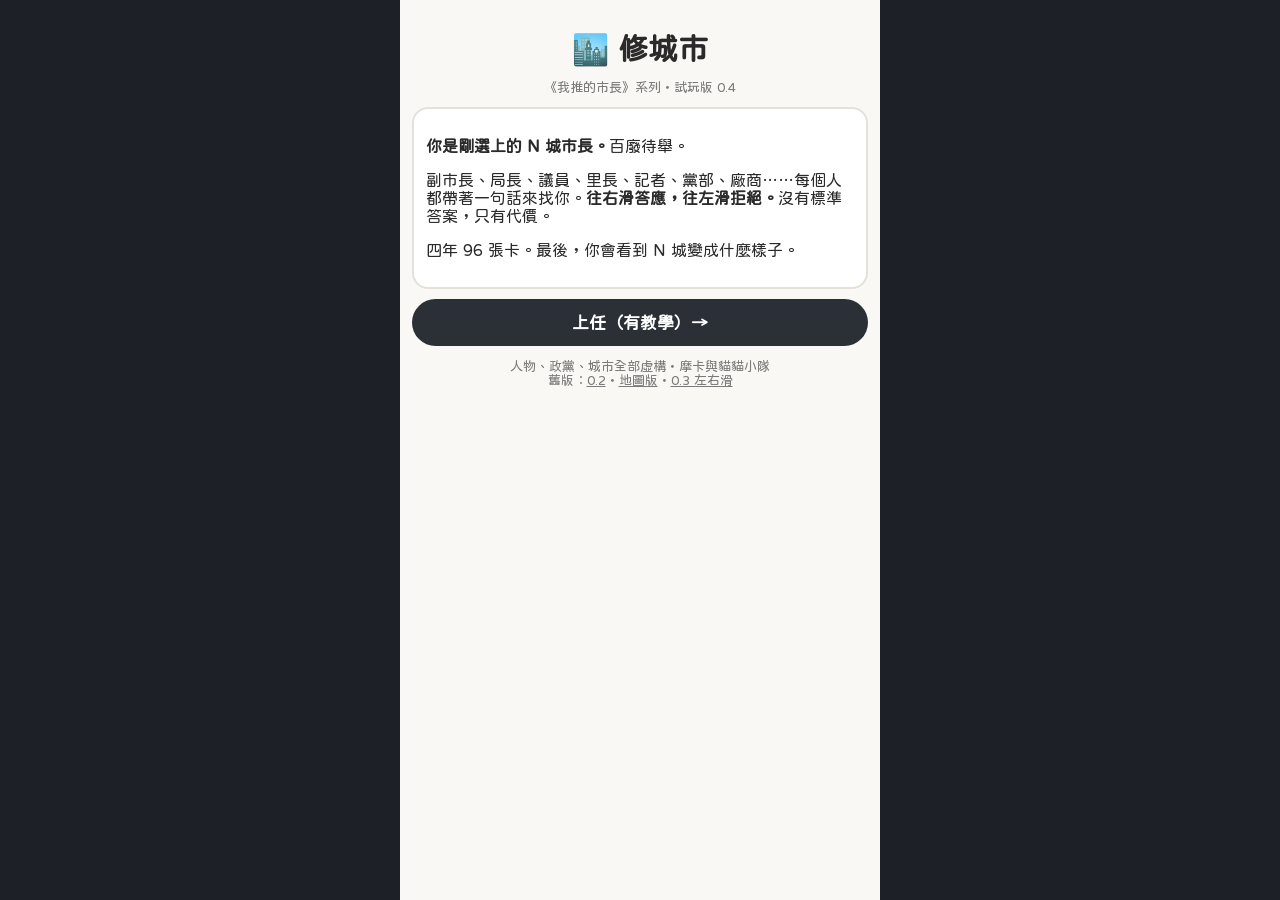
==== commit 273ae6bd: "修城市試玩版 0.4：沒有中途判分和 game over、後果晚一點才冒出來、危機卡、只有會報到市長面前的人、四年後的 N 城地圖結局（0.3 留在 fires/v03.html） Co-Author" ====
--- a/fires/index.html
+++ b/fires/index.html
@@ -92,14 +92,30 @@
 .gal div { background: #fff; border: 2px solid var(--line); border-radius: 12px; padding: 8px 4px; font-size: 12px; text-align: center; }
 .gal div.no { opacity: .35; }
 .gal b { display: block; font-size: 26px; }
+/* 四年後的地圖 */
+.endmap { display: grid; grid-template-columns: 1fr 1fr; gap: 6px; background: var(--road); border-radius: 16px; padding: 6px; margin: 10px 0; }
+.endmap > div { border-radius: 12px; padding: 6px; text-align: left; font-size: 12px; }
+.endmap b { font-size: 13px; }
+.endmap .em { font-size: 22px; letter-spacing: 1px; margin: 2px 0; }
+.endmap .em span { position: relative; display: inline-block; }
+.endmap .em span.broken { filter: grayscale(1) opacity(.55); }
+.endmap .em span.rot { filter: grayscale(1) brightness(.55); }
+.endmap .em span.work::after { content: '🏗️'; position: absolute; right: -4px; bottom: -2px; font-size: 11px; }
+.fin { display: grid; grid-template-columns: repeat(4, 1fr); gap: 6px; margin: 8px 0; }
+.fin div { background: #fff; border: 2px solid var(--line); border-radius: 12px; padding: 6px 2px; font-size: 11px; text-align: center; }
+.fin b { display: block; font-size: 18px; }
+.post { text-align: left; border-top: 1px solid #eee; padding: 6px 0; font-size: 14px; }
+.post b { font-size: 12px; color: #6b5a33; display: block; }
+.ttl { font-size: 22px; font-weight: 800; margin: 6px 0; }
+.list div { font-size: 14px; padding: 4px 0; border-bottom: 1px dashed #eee; text-align: left; }
 </style>
 </head>
 <body>
 <div id="app"></div>
 <script>
 // ==========================================================
-// 修城市（試玩版 0.3）— 左右滑做決定的市長遊戲
-// 卡片一直來：一個人、一句話、往左或往右。太高太低都會出事。
+// 修城市（試玩版 0.4）— 左右滑做決定的市長遊戲
+// 一張卡＝一個來找市長的人＋一句話。沒有對錯，只有代價；四年 96 張卡一定打完。
 // 摩卡與貓貓小隊
 // ==========================================================
 const $ = s => document.querySelector(s), app = $('#app');
@@ -108,18 +124,18 @@
 const STATS = { p: ['😊', '民意'], c: ['🏛️', '議會'], m: ['💰', '財政'], y: ['🏙️', '城市'], k: ['🤫', '口袋'] };
 const SAVE = 'cityswipe.v1';
 let SV = (() => { try { return JSON.parse(localStorage.getItem(SAVE)) || {}; } catch (e) { return {}; } })();
-SV.unlock = SV.unlock || []; SV.ends = SV.ends || []; SV.titles = SV.titles || []; SV.terms = SV.terms || 0;
+SV.unlock = SV.unlock || []; SV.titles = SV.titles || []; SV.terms = SV.terms || 0;
 const save = () => { try { localStorage.setItem(SAVE, JSON.stringify(SV)); } catch (e) {} };
 
-// ---------- 人物（選戰篇的畫風；不出現你的家人）----------
+// ---------- 會來找市長的人（民眾的聲音透過里長、1999 統計、民調、網路聲量、陳情現場）----------
 const CH = {
-  sec: ['秘書小芸', 'npc_intern'], yuki: ['阿雪姨・舊城區里長', 'npc_elder'], fang: ['方議員', 'C_m'], he: ['何議員', 'E_f'], gao: ['高議員', 'D_m'],
+  sec: ['幕僚小芸', 'npc_intern'], secgen: ['秘書長', 'npc_pundit'], yuki: ['阿雪姨・舊城區里長', 'npc_elder'],
+  fang: ['方議員', 'C_m'], he: ['何議員', 'E_f'], gao: ['高議員', 'D_m'], speaker: ['議長', 'B_m'],
   zhou: ['周副市長', 'npc_councilor'], lin: ['林副市長', 'npc_director'], work: ['工務局長', 'npc_staff'], traffic: ['交通局長', 'npc_foreign'],
-  reporter: ['記者小葉', 'npc_reporter'], boss: ['廠商王董', 'npc_shady'], party: ['黨部主委', 'npc_donor'], fin: ['主計處長', 'B_f'],
-  ethic: ['政風處長', 'npc_chief'], vol: ['志工阿傑', 'npc_volunteer'], pundit: ['政論名嘴', 'npc_pundit'],
-  c1: ['早餐店阿姨', 'F_f'], c2: ['外送員小陳', 'F_m'], c3: ['市場攤商', 'B_m'], c4: ['三寶媽', 'C_f'], c5: ['退休老師', 'E_m'], c6: ['店家老闆', 'D_f'],
+  civil: ['民政局長', 'F_f'], info: ['新聞處長', 'npc_volunteer'], fin: ['主計處長', 'B_f'], ethic: ['政風處長', 'npc_chief'], central: ['中央部會次長', 'D_f'],
+  reporter: ['記者小葉', 'npc_reporter'], boss: ['廠商王董', 'npc_shady'], party: ['黨部主委', 'npc_donor'],
   // 解鎖角色
-  kai: ['捷運通勤族阿凱', 'F_m'], weather: ['氣象主播', 'F_f'], grand: ['阿雪姨的孫女（網紅）', 'C_f'], tourist: ['外國背包客', 'E_m'], agent: ['天王經紀人', 'D_f'], ethic2: ['政風處長', 'npc_chief']
+  metroCo: ['捷運公司董事長', 'F_m'], fire: ['消防局長', 'E_m'], grand: ['新里長小雪', 'C_f'], tour: ['觀光局長', 'D_m'], culture: ['文化局長', 'C_f']
 };
 const imgOf = (who, mood) => { const i = CH[who][1]; return i.startsWith('npc') ? `art/${i}.webp` : `art/${i}_${mood || 'flat'}.webp`; };
 
@@ -133,154 +149,186 @@
   housing: ['hill', '🏚️', '🏘️', '社會住宅'], elder: ['hill', '🧓', '🏡', '長照據點'], lunch: ['hill', '🍱', '🍎', '熱騰騰的營養午餐'],
   stadium: ['port', '🏟️', '🏆', '不積水的體育場'], museum: ['port', '🏛️', '🎨', '青年基地']
 };
-
-// ---------- 卡片 ----------
-// L/R：[選項, 效果]。效果：p c m y k 數值；f 設旗標；fix [地方, 幾張卡後完工]；q [卡片, 幾張卡後回來]；fn 自訂
-// o.once 預設一次；o.rep 可重複（冷卻張數）；o.cond 出現條件；o.set 解鎖組
+const dn = id => DIST.find(d => d.id === id).n;
+
+// ---------- 卡片：左右都有道理、都有代價 ----------
+// L/R：[選項, 效果]。效果：p c m y k；f 旗標；fix [地方, 幾張卡後完工]；work 開工；q [卡片, 幾張卡後回來]；fn 自訂
+// o.follow：只會被別張卡叫出來；o.rep：可重複（冷卻張數）；o.cond：出現條件；o.set：解鎖組；o.gray：灰色那一邊
 const CARDS = {};
 const C = (id, who, text, L, R, o = {}) => { CARDS[id] = { id, who, text, L, R, ...o }; };
+const F = (id, who, text, L, R, o = {}) => C(id, who, text, L, R, { follow: 1, ...o });
 const has = f => S.f[f];
 
 // 教學
-C('t1', 'sec', '市長早！往右滑＝答應。先把就職典禮的花籃收下吧。', ['（往右滑）', {}], ['收下', { p: 2 }], { tut: 'R' });
-C('t2', 'sec', '往左滑＝拒絕。廠商送來一盒月餅，盒底好像有東西……', ['退回去', { p: 3 }], ['（往左滑）', {}], { tut: 'L' });
-C('t3', 'sec', '拖著卡片先不要放，上面會亮起「會動到」的指標。太高太低都會出事喔！', ['我知道了', { c: 1 }], ['我知道了', { p: 1 }], { tut: 'any' });
-
-// 阿雪姨的公園（故事線）
-C('a1', 'yuki', '市長，公園髒到狗都不想去，你什麼時候來看？', ['下個月排行程', { p: -4, q: ['a2b', 7] }], ['明天就去', { p: 3, m: -5, fix: ['park', 6], q: ['a2', 9] }]);
-C('a2', 'yuki', '公園整理好了，阿嬤們每天去跳舞，謝謝你啦！', ['是大家的功勞', { p: 4, f: 'yukiHappy' }], ['辦個啟用典禮', { p: 6, m: -3, f: 'yukiHappy' }], { mood: 'smile' });
-C('a2b', 'yuki', '上次說下個月，我帶了三百個連署來了。', ['再等等', { p: -8, q: ['a3b', 7] }], ['好，馬上整理', { p: 2, m: -6, fix: ['park', 5], q: ['a2', 8] }]);
-C('a3b', 'yuki', '我去找記者了，你自己看著辦。', ['隨便她', { p: -10, c: -3 }], ['親自登門道歉', { p: 6, fix: ['park', 6], q: ['a2', 9] }]);
-// 方議員（同一位議員，這次幫你、下次擋你）
-C('b1', 'fang', '河濱步道那個標案，我朋友的公司很優，給他做嘛。', ['照規矩投標', { c: -8, q: ['b2no', 8], fix: ['sky', 10] }], ['我看看', { c: 10, k: 12, f: 'fangDeal', fix: ['sky', 7], q: ['b2yes', 6] }], { gray: 'R' });
-C('b2no', 'fang', '你的追加預算，我們這一席很難支持喔。', ['那就不追加', { y: -4, m: 3 }], ['好啦，下次給你朋友', { c: 12, k: 8 }], { gray: 'R' });
-C('b2yes', 'boss', '市長，步道快做好了，一點心意。', ['退回去', { k: -6, c: -4 }], ['收下', { k: 18 }], { gray: 'R' });
-C('b3', 'reporter', '河濱步道才啟用三個月就龜裂，聽說廠商跟方議員很熟？', ['無可奉告', { p: -10, k: 6 }], ['我會徹查', { p: 5, c: -15 }], { cond: () => has('fangDeal') && S.site.sky === 'fixed' });
-C('b4', 'fang', '上次你沒給我朋友做，但這次的預算……我還是會幫你。', ['謝謝議員', { c: 6 }], ['你想要什麼？', { c: -3, p: 2 }], { cond: () => S.n > 40 && !has('fangDeal') });
-// 捷運（目標）
-C('m1', 'traffic', '捷運延伸線卡在中央核定，要不要你親自去跑？', ['讓局處去跑', { q: ['m2', 10] }], ['我親自去', { p: 3, m: -3, q: ['m2', 5] }]);
-C('m2', 'traffic', '核定了！但施工要封兩個車道，附近店家會哭。', ['晚點再開工', { y: -3, q: ['m2', 9] }], ['開工！', { p: -7, m: -12, f: 'metroWork', q: ['m3', 6], work: 'metro' }]);
-C('m3', 'c6', '施工圍籬擋住店門口，我生意掉一半！', ['忍一下，通車就好', { p: -6, q: ['m4', 8] }], ['發施工補償金', { m: -8, p: 4, q: ['m4', 8] }], { mood: 'sad' });
-C('m4', 'traffic', '捷運快好了！要不要趕在選前辦通車典禮？', ['等安全測試跑完', { q: ['m5good', 5] }], ['選前通車！', { p: 9, q: ['m5bad', 4], fix: ['metro', 0], f: 'metroDone' }]);
-C('m5good', 'traffic', '測試跑完，如期通車，月台擠爆了！', ['搭第一班車', { p: 8, fix: ['metro', 0], f: 'metroDone' }], ['發新聞稿就好', { p: 4, fix: ['metro', 0], f: 'metroDone' }], { mood: 'smile' });
-C('m5bad', 'reporter', '通車第三天停駛兩小時，乘客被關在車廂裡。', ['怪包商', { p: -6, c: -4 }], ['市長公開道歉', { p: -2 }]);
-C('m6', 'c5', '捷運站附近房價漲三成，年輕人搬走了。', ['市場機制', { y: 6, p: -5 }], ['在站旁蓋社宅', { m: -10, y: -3, p: 5 }], { cond: () => has('metroDone') });
-// 周副市長
-C('z1', 'zhou', '市長，剪綵我去就好，你那麼忙。', ['我自己去', { p: 3, c: -2 }], ['麻煩你了', { p: -3, q: ['z2', 12] }]);
-C('z2', 'zhou', '鄰市黨部找我去選市長，我想辭職。', ['留下來幫我', { c: 4, m: -3 }], ['祝你順利', { c: -5, p: 2 }]);
-// 記者小葉
-C('r1', 'reporter', '有人說你上任後都沒去過山邊住宅區？', ['行程很滿', { p: -5 }], ['這週就去', { p: 4, m: -4, fix: ['elder', 7] }]);
-C('r2', 'reporter', '1999 結案率 98%，可是我打過去都說「已列管」。', ['數字不會騙人', { p: -6 }], ['改成看滿意度', { p: 5, c: -3 }]);
-C('r3', 'reporter', '市長，口袋裡的東西，要不要先跟我說？', ['沒什麼好說', { p: -6 }], ['……', { p: -2 }], { cond: () => S.s.k >= 50 });
-// 廠商（灰色誘惑）
-C('v1', 'boss', '路燈十年合約我們可以續約，條件好談。', ['重新招標', { m: -6, fix: ['lamp', 6] }], ['續約', { k: 18, y: -4 }], { gray: 'R' });
-C('v2', 'boss', '我們董事長想請市長吃個飯，就吃個飯。', ['不了', { c: -2 }], ['好啊', { k: 10, c: 4 }], { gray: 'R' });
-C('v3', 'boss', '營養午餐又流標，我們可以「協助」，價格好說。', ['提高預算重招', { m: -7, fix: ['lunch', 5] }], ['交給你們', { k: 14, fix: ['lunch', 3], p: -3 }], { gray: 'R' });
-// 黨部
-C('pa1', 'party', '黨部推薦一位前輩當局長，很有經驗。', ['我自己找', { c: -8 }], ['好', { c: 8, y: -4 }]);
-C('pa2', 'party', '選前要多剪綵，工程趕一下。', ['照進度', { c: -6 }], ['趕！', { p: 6, y: -6 }], { cond: () => S.n > 50 });
-C('pa3', 'party', '方議員連任很危險，他選區的建設多排一點。', ['各區一視同仁', { c: -6 }], ['照辦', { c: 10, m: -6, p: -2 }]);
-// 林副市長（很會推責任）
-C('l1', 'lin', '營養午餐流標了，我覺得是中央的問題。', ['先怪中央', { p: -4, c: 3 }], ['提高預算重招', { m: -6, p: 5, fix: ['lunch', 5] }]);
-C('l2', 'lin', '紀念館的事，我想是前任的問題。', ['那就讓它放著', { y: -3 }], ['改成青年基地', { m: -6, p: 3, fix: ['museum', 6] }]);
-// 工務、交通
-C('w1', 'work', '人行道上的廢電線桿，五個單位互踢皮球。', ['繼續會辦', { p: -3 }], ['工務局先拆再說', { p: 5, c: -3, fix: ['pole', 3] }]);
-C('w2', 'work', '危老公寓要重建，有幾戶堅持不搬。', ['慢慢溝通', { p: 2, fix: ['housing', 16] }], ['強制拆除', { y: 6, p: -10, fix: ['housing', 6] }]);
-C('w3', 'work', '巨型場館的前任合約，解約要賠一大筆。', ['繼續協商', { m: -2, q: ['w3b', 10] }], ['付錢解約', { m: -20, fix: ['dome', 10] }]);
-C('w3b', 'work', '協商有進展，廠商願意復工。', ['條件再壓', { c: -3, fix: ['dome', 12] }], ['成交', { m: -8, fix: ['dome', 8] }]);
-C('w4', 'work', '工程來不及，要不要先掛布條「市府關心中」？', ['老實說還沒好', { p: -3 }], ['掛！', { p: 5, y: -4 }], { gray: 'R', rep: 30 });
-C('x1', 'traffic', '東區路口塞爆，要改成行人優先號誌嗎？', ['維持原樣', { p: -3 }], ['改！', { p: 4, c: -2, fix: ['cross', 4] }]);
-C('x2', 'traffic', '騎樓被機車佔滿，要整頓嗎？店家會反彈。', ['不要惹店家', { y: -3, c: 2 }], ['整頓', { y: 4, p: -3, c: -3, fix: ['scooter', 4] }]);
-C('x3', 'traffic', '河濱要補公共自行車站，會佔掉汽車格。', ['不補', { p: -2 }], ['補', { p: 3, c: -2, fix: ['bike', 6] }]);
-// 議員
-C('h1', 'he', '我等一下質詢要拿道具，配合演一下嘛。', ['不陪你演', { c: -6 }], ['好啦', { c: 6, p: -3 }]);
-C('h2', 'he', '紀念館只剩冷氣在上班，我要開記者會！', ['讓他開', { p: -4 }], ['改成青年基地', { m: -6, p: 3, fix: ['museum', 6] }]);
-C('h3', 'he', '你的工地我拍了一支影片，三百萬觀看喔。', ['不理他', { p: -5 }], ['請他來剪綵', { c: 8, p: -2 }], { cond: () => Object.values(S.site).includes('work') });
-C('g1', 'gao', '體育場一啟用就積水，驗收是誰簽的？', ['前任簽的', { p: 2, c: -4 }], ['全部重查', { m: -6, c: 6, fix: ['stadium', 8] }]);
-C('g2', 'gao', '地上權綁五十年，權利金低得離譜。', ['契約要尊重', { c: -6 }], ['重新談判', { c: 5, m: 4, fix: ['land', 10] }]);
-C('g3', 'gao', '我查了一下，你的口袋好像越來越滿？', ['議員想太多', { c: -10 }], ['我會說明', { p: -4, k: -10 }], { cond: () => S.s.k >= 35 });
-C('mk1', 'c3', '老市場漏水，我們用臉盆接雨。', ['明年再說', { p: -3, y: -2 }], ['改建', { m: -9, p: 2, fix: ['market', 10] }], { mood: 'sad' });
-// 主計、政風
-C('fn1', 'fin', '市庫快見底了，要不要調高停車費？', ['不要', { m: -4 }], ['調', { m: 10, p: -6 }], { cond: () => S.s.m < 35 });
-C('fn2', 'fin', '今年有結餘，要不要發「市民回饋金」？', ['存起來', { p: -3 }], ['發！', { m: -15, p: 10 }], { cond: () => S.s.m > 65 });
-C('e1', 'ethic', '市長，有人把你的資料寄給檢調了。', ['沒在怕', { k: 8 }], ['主動說明', { k: -30, p: -10 }], { cond: () => S.s.k >= 60 });
-C('e2', 'sec', '議員送來一張關說條子，要我們「協助」某工程。', ['交給政風', { c: -8 }], ['協助一下', { c: 8, k: 6 }], { gray: 'R' });
-C('e3', 'zhou', '有個公股董事位子空著，給你的競選總幹事？', ['找專業的', { c: -3 }], ['好啊', { c: 5, k: 8, p: -3 }], { gray: 'R' });
-// 1999 陳情（可以重複）
-C('q1', 'c1', '巷口路燈一直閃，晚上不敢走。', ['已列管', { p: -3 }], ['明天就修', { p: 3, m: -2 }], { rep: 30 });
-C('q2', 'c4', '樓下熱炒店油煙超重，窗戶都不敢開！', ['請環保局勸導', { p: 1 }], ['直接開罰', { p: 3, c: -2 }], { rep: 30 });
-C('q3', 'c2', '公車過站不停，我在雨中等了四十分鐘。', ['請業者改善', { p: -1 }], ['扣業者補助', { p: 4, m: 2, c: -2 }], { rep: 30 });
-C('q4', 'c5', '同一條路，一年挖了四次！', ['管線單位各管各的', { p: -4 }], ['推路平專案', { p: 5, m: -5, y: 3 }], { rep: 40 });
-C('q5', 'vol', '流浪貓變多了，有人餵有人罵。', ['交給里長', { p: -1 }], ['推 TNR 結紮', { p: 4, m: -2 }], { rep: 40 });
-C('q6', 'c1', '大雨過後，巷子積水到小腿。', ['這是百年大雨', { p: -5 }], ['加大排水', { p: 3, m: -6, y: 3 }], { rep: 30 });
-C('q7', 'c6', '店門口被畫紅線，客人不能停。', ['紅線照畫', { p: -2, y: 2 }], ['改成限時停車', { p: 3, y: -1 }], { rep: 30 });
-C('q8', 'c2', '路面坑洞害我摔車，外送的湯全灑了。', ['請工務局查', { p: -2 }], ['國賠，順便全面補', { m: -5, p: 4 }], { rep: 30 });
-C('q9', 'pundit', '名嘴說你的施政「只有剪綵」。', ['不回應', { p: -2 }], ['上節目解釋', { p: 3, c: -2 }], { rep: 30 });
-// 季節（每年一次，自己出現）
-C('cny', 'sec', '春節要發福袋嗎？去年排隊排到馬路上。', ['不發', { p: -2 }], ['發！', { p: 5, m: -5 }], { season: 2 });
-C('typhoon', 'sec', '颱風今晚登陸，明天要不要放颱風假？快決定！', ['照常上班', { fn: () => typhoonRes(false) }], ['放假', { fn: () => typhoonRes(true) }], { season: 8, timer: 10, timeout: { p: -10, fn: () => { flash('你猶豫太久，凌晨四點才宣布，全市罵翻。'); } } });
-C('tyHit', 'reporter', '昨晚風雨超大，上班族在路上被吹倒……', ['我們有發布警報', { p: -8 }], ['市長公開道歉', { p: -4 }], { mood: 'sad' });
-C('tySun', 'c2', '放颱風假結果大太陽，大家都去看電影了。', ['寧可保守', { p: -2 }], ['（苦笑）', { p: -3 }]);
-C('tyOk', 'weather', '判斷正確！網友說你是「颱風判官」。', ['謝謝大家', { p: 4, f: 'typhoonOk' }], ['謝謝大家', { p: 4, f: 'typhoonOk' }], { mood: 'smile' });
-C('budget', 'fin', '議會審總預算，方議員說要刪三成。', ['硬碰硬', { c: -10, fn: () => { if (S.s.c > 40) S.f.budgetOk = 1; } }], ['坐下來喬', { c: 6, m: -5, f: 'budgetOk' }], { season: 10 });
-C('nye', 'sec', '跨年晚會要請誰？大牌的很貴。', ['在地樂團', { p: 2, m: -2, f: 'nyeOk' }], ['請天王', { m: -12, fn: () => { if (Math.random() < .55) { S.s.p += 9; S.f.nyeOk = 1; flash('天王一開口，全場大合唱！'); } else { S.s.p -= 4; flash('散場交通大打結，捷運站排到凌晨兩點。'); } } }], { season: 12 });
-C('elect', 'party', '選舉到了，要不要用市府資源幫自己造勢？', ['公私分明', { c: -5, p: 3 }], ['用！', { p: 8, k: 10 }], { season: 9, year: 4, gray: 'R' });
+C('t1', 'sec', '市長早！往右滑＝答應。就職第一天，先去大廳跟同仁打招呼？', ['（往右滑）', {}], ['走吧', { p: 2 }], { tut: 'R' });
+C('t2', 'sec', '往左滑＝拒絕。廠商送來一盒月餅，盒底好像有東西……', ['退回去', { c: -1 }], ['（往左滑）', {}], { tut: 'L' });
+C('t3', 'sec', '每個選擇都有代價，沒有標準答案。拖著卡片先不要放，看看上面哪些會動。', ['好', { c: 1 }], ['好', { p: 1 }], { tut: 'any' });
+
+// 阿雪姨的公園
+C('a1', 'yuki', '市長，公園髒到狗都不想去，里民天天來問我。', ['排進明年預算', { p: -2, q: ['a2b', 7] , m: 3 }], ['這個月就整理', { m: -6, fix: ['park', 6], q: ['a2', 9] }]);
+F('a2', 'yuki', '公園整理好了，阿嬤們每天去跳舞。可是晚上有人在那喝酒……', ['請警察加強巡邏', { m: -2, c: -1, f: 'yukiHappy' }], ['裝監視器', { m: -4, p: -1, f: 'yukiHappy' }], { mood: 'smile' });
+F('a2b', 'yuki', '上次說明年，我帶了三百份連署來了。', ['預算真的排不進', { p: -3, q: ['a3b', 7] , m: 3 }], ['挪別的錢先做', { m: -5, y: -3, fix: ['park', 5], q: ['a2', 8] }]);
+F('a3b', 'yuki', '我去找記者了，你自己看著辦。', ['讓她講', { p: -4 , m: 4 }], ['親自登門，挪錢先做', { m: -8, c: -2, fix: ['park', 6], q: ['a2', 9] }], { mood: 'sad' });
+// 方議員：這次幫你、下次擋你
+C('b1', 'fang', '河濱步道標案，我朋友的公司很優，給他做嘛。', ['照規矩投標', { c: -8, fix: ['sky', 10], q: ['b2no', 8] , p: 3 }], ['讓他來投，評審看著辦', { c: 10, k: 12, f: 'fangDeal', fix: ['sky', 7], q: ['b2yes', 6] }], { gray: 'R' });
+F('b2no', 'fang', '你的追加預算，我們這一席很難支持喔。', ['那就不追加', { y: -4 , m: 4 }], ['下個案子給你朋友', { c: 10, k: 8 }], { gray: 'R' });
+F('b2yes', 'boss', '市長，步道快好了，一點心意。', ['退回去', { c: -5 }], ['收下', { k: 15 }], { gray: 'R' });
+C('b3', 'reporter', '河濱步道才啟用三個月就龜裂，聽說廠商跟方議員很熟？', ['無可奉告', { p: -4 , c: 3 }], ['我會徹查', { c: -12, k: -4 }], { cond: () => has('fangDeal') && S.site.sky === 'fixed' });
+C('b4', 'fang', '上次你沒給我朋友做……這次預算我還是會投，條件是我選區的活動中心。', ['預算照優先順序', { c: -5 , m: 4 }], ['活動中心排進去', { m: -6, c: 6 }], { cond: () => S.n > 40 && !has('fangDeal') });
+// 捷運
+C('m1', 'traffic', '捷運延伸線卡在中央核定，要你親自去跑嗎？', ['讓局處去跑', { p: -1, q: ['m2', 10] , m: 2 }], ['我親自去', { m: -3, c: -2, q: ['m2', 5] }]);
+F('m2', 'traffic', '核定了！但施工要封兩個車道三年，沿線店家會哭。', ['等配套好再開工', { p: -1, y: -2, q: ['m2', 9] , m: 4 }], ['開工', { p: -6, m: -12, work: 'metro', q: ['m3', 6] }]);
+F('m3', 'civil', '沿線里長說：施工圍籬擋住店門，生意掉一半。', ['忍一下，通車就好', { p: -3, q: ['m4', 8] , m: 4 }], ['發施工補償金', { m: -8, c: -2, q: ['m4', 8] }]);
+F('m4', 'traffic', '捷運快好了！要趕在選前通車嗎？', ['等安全測試跑完', { p: -2, c: -3, q: ['m5good', 5] }], ['選前通車', { p: 8, q: ['m5bad', 4], fix: ['metro', 0], f: 'metroDone' }]);
+F('m5good', 'traffic', '測試跑完，如期通車，月台擠爆了。', ['搭第一班車', { p: 6, m: -2, fix: ['metro', 0], f: 'metroDone' }], ['讓局長去剪綵', { p: 3, c: 2, fix: ['metro', 0], f: 'metroDone' }], { mood: 'smile' });
+F('m5bad', 'reporter', '通車第三天停駛兩小時，乘客被關在車廂裡。', ['怪包商', { p: -3, c: -3 }], ['市長公開道歉', { p: -3, c: -1 }]);
+C('m6', 'civil', '民調：捷運站附近房價漲三成，年輕人搬走了。', ['市場機制', { y: 5, p: -3 }], ['在站旁蓋社宅', { m: -10, y: -3, p: 4 }], { cond: () => has('metroDone') });
+// 副市長
+C('z1', 'zhou', '剪綵我去就好，你那麼忙。', ['我自己去', { p: 3, c: -3 }], ['麻煩你了', { p: -3, c: 2, q: ['z2', 12] }]);
+F('z2', 'zhou', '鄰市黨部找我去選市長，我想辭職。', ['留下來幫我', { c: 2, p: -1 }], ['祝你順利', { c: -5, p: 2 }]);
+C('l1', 'lin', '營養午餐流標了，我覺得是中央的問題。', ['先跟中央要錢', { p: -2, q: ['l1b', 8] , m: 3 }], ['市府自己提高預算', { m: -6, fix: ['lunch', 5] }]);
+F('l1b', 'central', '營養午餐補助？明年度再說。', ['那市府自己出', { m: -6, fix: ['lunch', 4] }], ['繼續爭取', { p: -5, c: 2 }]);
+C('l2', 'lin', '紀念館只剩冷氣在上班，我想是前任的問題。', ['先放著', { y: -3, p: -1 , m: 4 }], ['改成青年基地', { m: -6, c: -2, fix: ['museum', 6] }]);
+// 記者、局處
+C('r1', 'reporter', '有人說你上任後都沒去過山邊住宅區？', ['行程都有公開', { p: -2 , m: 2 }], ['這週就去，順便看長照據點', { m: -5, c: -1, fix: ['elder', 7] }]);
+C('r2', 'civil', '1999 結案率 98%，但里長說常常只回「已列管」。', ['維持結案率指標', { p: -2, c: 2 }], ['改看市民滿意度', { m: -2, c: -3, p: 2 }]);
+C('w1', 'work', '人行道上的廢電線桿，五個單位互踢皮球。', ['照程序會辦', { p: -2 , c: 2 }], ['工務局先拆再說', { c: -4, fix: ['pole', 3] }]);
+C('w2', 'work', '危老公寓要重建，有幾戶堅持不搬。', ['慢慢溝通', { y: -2, fix: ['housing', 16] , p: 2 }], ['強制拆除', { p: -10, fix: ['housing', 6] }]);
+C('w3', 'work', '巨型場館的前任合約，解約要賠一大筆。', ['繼續協商', { y: -3, q: ['w3b', 10] , m: 3 }], ['付錢解約', { m: -18, fix: ['dome', 10] }]);
+F('w3b', 'work', '協商有進展，廠商願意復工，但要追加預算。', ['條件再壓', { y: -2, fix: ['dome', 12] }], ['追加', { m: -8, c: -3, fix: ['dome', 8] }]);
+C('w4', 'work', '工程來不及，要不要先掛布條「市府關心中」？', ['老實說還沒好', { p: -2 }], ['掛', { p: 4, y: -3 }], { gray: 'R', rep: 30 });
+C('x1', 'traffic', '東區路口塞爆，要改成行人優先號誌嗎？', ['維持車流', { p: -2 , c: 2 }], ['改', { c: -3, m: -2, fix: ['cross', 4] }]);
+C('x2', 'traffic', '騎樓被機車佔滿，要整頓嗎？店家一定反彈。', ['不要惹店家', { y: -3, c: 2 }], ['整頓', { p: -3, c: -3, fix: ['scooter', 4] }]);
+C('x3', 'traffic', '河濱要補公共自行車站，會佔掉汽車格。', ['不補', { p: -1, y: -1 , m: 2 }], ['補', { c: -2, m: -3, fix: ['bike', 6] }]);
+C('mk1', 'civil', '老市場漏水，攤商用臉盆接雨，里長來陳情。', ['明年再說', { p: -2, y: -2 , m: 4 }], ['改建，攤商先遷臨時市場', { m: -9, c: -2, fix: ['market', 10] }]);
+// 議員、議長
+C('h1', 'he', '我等一下質詢要拿道具，配合演一下嘛。', ['不陪你演', { c: -6 , p: 2 }], ['好啦', { c: 5, p: -3 }]);
+C('h3', 'he', '你的工地我拍了一支影片，三百萬觀看喔。', ['不理他', { p: -2 }], ['請他來剪綵', { c: 6, p: -2 }], { cond: () => Object.values(S.site).includes('work') });
+C('g1', 'gao', '體育場一啟用就積水，驗收是誰簽的？', ['前任簽的，依法辦理', { c: -4, p: -1 , m: 3 }], ['全部重查、重做', { m: -8, fix: ['stadium', 8] }]);
+C('g2', 'gao', '地上權綁五十年，權利金低得離譜。', ['契約要尊重', { c: -6 , m: 2 }], ['重新談判', { y: -3, m: -2, fix: ['land', 10] }]);
+C('g3', 'gao', '我查了一下，市府最近幾個標案很有意思。', ['議員想太多', { c: -8 }], ['請政風說明', { k: -10, p: -4 }], { cond: () => S.s.k >= 35 });
+C('sp1', 'speaker', '議會大樓太舊了，市府補助一下修繕吧。', ['市庫很緊', { c: -8 , m: 4 }], ['補助', { m: -10, p: -2, c: 6 }]);
+C('sp2', 'speaker', '市長，總質詢那天，可以不要請假嗎？', ['那天要去中央開會', { c: -6 }], ['我會到', { p: -2, m: -1, c: 4 }], { cond: () => S.n > 20 });
+// 主計、政風、黨部
+C('fn1', 'fin', '市庫吃緊，要不要調高停車費？', ['不要', { m: -4 , p: 2 }], ['調', { m: 10, p: -6 }], { cond: () => S.s.m < 40 });
+C('fn2', 'fin', '今年有結餘，要不要發市民回饋金？', ['存起來', { p: -2 , c: 2 }], ['發', { m: -15, p: 7 }], { cond: () => S.s.m > 60 });
+C('e2', 'secgen', '議員送來一張關說條子，要我們「協助」某工程。', ['交給政風', { c: -8 , p: 2 }], ['協助一下', { c: 8, k: 6 }], { gray: 'R' });
+C('e3', 'zhou', '有個公股董事位子空著，給你的競選總幹事？', ['找專業的', { c: -4 , p: 2 }], ['好啊', { c: 5, k: 6, p: -3 }], { gray: 'R' });
+C('pa1', 'party', '黨部推薦一位前輩當局長，很有經驗。', ['我自己找', { c: -8 , y: 2 }], ['好', { c: 8, y: -4 }]);
+C('pa2', 'party', '選前要多剪綵，工程趕一下。', ['照進度', { c: -6 , y: 3 }], ['趕', { p: 6, y: -6 }], { cond: () => S.n > 50 });
+C('pa3', 'party', '方議員連任很危險，他選區多排一點建設。', ['各區一視同仁', { c: -6 , m: 3 }], ['照辦', { c: 8, m: -6, p: -2 }]);
+C('v1', 'boss', '路燈十年合約，我們可以續約，條件好談。', ['重新招標', { m: -6, y: -2, fix: ['lamp', 6] , p: 2 }], ['續約', { k: 15, y: -3, c: 2 }], { gray: 'R' });
+C('v2', 'boss', '我們董事長想請市長吃個飯，就吃個飯。', ['不了', { c: -3 }], ['好啊', { k: 8, c: 4 }], { gray: 'R' });
+C('v3', 'boss', '營養午餐又流標，我們可以「協助」，價格好說。', ['提高預算重招', { m: -7, fix: ['lunch', 5] }], ['交給你們', { k: 12, p: -3, fix: ['lunch', 3] }], { gray: 'R' });
+// 民眾的聲音：1999 統計、民調、網路聲量、陳情現場（可以重複）
+C('q1', 'civil', '這個月 1999 最多人抱怨的是：巷口路燈一直閃。', ['交給維修廠商排程', { p: -2 , m: 2 }], ['全面換 LED', { m: -6, y: 2 }], { rep: 30 });
+C('q2', 'civil', '1999 第二名：樓下熱炒店油煙。', ['勸導就好', { p: -1 , c: 1 }], ['開罰', { c: -3, p: 1 }], { rep: 30 });
+C('q3', 'traffic', '1999 抱怨公車過站不停，這個月第三百件。', ['請業者改善', { p: -1 , c: 1 }], ['扣業者補助', { c: -2, y: -1, p: 2 }], { rep: 30 });
+C('q4', 'yuki', '里長聯名：同一條路，一年挖了四次。', ['管線單位各有權責', { p: -2 , m: 3 }], ['推路平專案', { m: -6, y: 3 }], { rep: 40 });
+C('q5', 'civil', '1999：流浪貓變多了，有人餵有人罵。', ['交給里長協調', { p: -1 , m: 1 }], ['推 TNR 結紮', { m: -3, p: 2 }], { rep: 40 });
+C('q6', 'yuki', '大雨過後，巷子積水到小腿。', ['這是百年大雨', { p: -3 , m: 4 }], ['加大排水', { m: -7, y: 3 }], { rep: 30 });
+C('q7', 'civil', '1999：店家抱怨門口被畫紅線。', ['紅線照畫', { p: -1, y: 1 }], ['改限時停車', { y: -2, p: 1 }], { rep: 30 });
+C('q8', 'info', '網路聲量報告：「路面坑洞」上了熱搜。', ['發新聞稿說明', { p: -2 , m: 3 }], ['全面補洞', { m: -6, p: 2 }], { rep: 30 });
+C('q9', 'info', '網路聲量：名嘴說你的施政「只有剪綵」。', ['不回應', { p: -1 , c: 1 }], ['上節目解釋', { c: -3, p: 1 }], { rep: 30 });
+C('q10', 'sec', '最新民調：你的滿意度掉了五個百分點。', ['民調參考就好', { p: -1 , m: 1 }], ['多跑基層行程', { c: -2, m: -2, p: 2 }], { rep: 30 });
+C('q11', 'secgen', '市府前有人抗議，說要見市長。', ['請局長出去接陳情書', { p: -2 , c: 1 }], ['親自下去', { c: -2, p: 1 }], { rep: 30 });
+// 季節（每年自己出現）
+C('cny', 'sec', '春節要發福袋嗎？去年排隊排到馬路上。', ['不發', { p: -1 , m: 3 }], ['發', { p: 4, m: -5 }], { season: 2 });
+C('typhoon', 'sec', '颱風今晚登陸，明天要不要放颱風假？快決定！', ['照常上班', { fn: () => typhoonRes(false) }], ['放假', { m: -3, fn: () => typhoonRes(true) }], { season: 8, timer: 10, timeout: { q: ['tyLate', 0] } });
+F('tyLate', 'reporter', '凌晨四點才宣布颱風假，大家都已經出門了。', ['氣象一直在變', { p: -6 }], ['市長道歉', { p: -3, c: -2 }], { mood: 'sad' });
+F('tyHit', 'reporter', '昨晚風雨超大，上班族在路上被吹倒……', ['我們有發布警報', { p: -7 }], ['市長公開道歉', { p: -3, c: -2 }], { mood: 'sad' });
+F('tySun', 'info', '網路聲量：放颱風假結果大太陽，大家都去看電影了。', ['寧可保守', { p: -2 }], ['補發防災宣導', { m: -2 }]);
+F('tyOk', 'fire', '判斷正確，昨晚風雨很大，沒有人受傷。', ['謝謝第一線同仁', { p: 4, f: 'typhoonOk' }], ['發加班費', { p: 2, m: -2, c: 2, f: 'typhoonOk' }], { mood: 'smile' });
+C('budget', 'fin', '議會審總預算，方議員說要刪三成。', ['硬碰硬', { c: -8, fn: () => { if (S.s.c > 40) S.f.budgetOk = 1; } }], ['坐下來喬', { c: 5, m: -6, f: 'budgetOk' }], { season: 10 });
+C('nye', 'culture', '跨年晚會要請誰？大牌的很貴。', ['在地樂團', { p: -1, m: -2, f: 'nyeOk' }], ['請天王', { m: -12, fn: () => { if (Math.random() < .55) { S.s.p += 8; S.f.nyeOk = 1; flash('天王一開口，全場大合唱。'); } else { S.s.p -= 3; pushQ('nyeBad', 0); } } }], { season: 12 });
+F('nyeBad', 'reporter', '跨年散場交通大打結，捷運站排到凌晨兩點。', ['人太多了', { p: -2 }], ['明年加開接駁', { m: -3, c: -1 }]);
+C('elect', 'party', '選舉到了，要不要用市府資源幫自己造勢？', ['公私分明', { c: -5 }], ['用', { p: 6, k: 10 }], { season: 9, year: 4, gray: 'R' });
+// 指標太高太低：之後的卡變難、變多（不會直接結束）
+const CRISIS = [
+  ['c', v => v < 20, 'cr_c1'], ['c', v => v < 20, 'cr_c2'], ['c', v => v > 85, 'cr_c3'],
+  ['p', v => v < 20, 'cr_p1'], ['p', v => v > 85, 'cr_p2'],
+  ['m', v => v < 15, 'cr_m1'], ['m', v => v > 85, 'cr_m2'],
+  ['y', v => v < 15, 'cr_y1'], ['y', v => v > 85, 'cr_y2'],
+  ['k', v => v >= 60, 'cr_k1'], ['k', v => v >= 80, 'cr_k2']
+];
+F('cr_c1', 'speaker', '議會把總預算刪了兩成，工程款也凍結了。', ['接受刪減', { y: -5, m: 3 }], ['提覆議', { c: -4, p: 2 }], { mood: 'sad' });
+F('cr_c2', 'fang', '你的追加預算，我們拒審。', ['去議會道歉', { p: -2, c: 8 }], ['用第二預備金硬做', { m: -8, c: -3 }]);
+F('cr_c3', 'info', '名嘴說：議會成了市府的橡皮圖章。', ['議會自己會監督', { p: -2 }], ['請議員多質詢', { c: -8, p: 1 }]);
+F('cr_p1', 'secgen', '罷免連署已經在街頭擺攤了。', ['不回應', { p: -1, c: -3 }], ['出來道歉、調整政策', { p: 7, c: -4, m: -4 }], { mood: 'sad' });
+F('cr_p2', 'party', '黨中央想徵召你選更大的位子。', ['我要做滿任期', { c: -6 }], ['考慮看看', { p: -8, c: 4 }]);
+F('cr_m1', 'fin', '市庫只剩一個月的薪水，發債還是砍預算？', ['發債', { m: 18, c: -6, p: -1 }], ['全面砍預算', { m: 15, y: -6, p: -4 }], { mood: 'sad' });
+F('cr_m2', 'reporter', '市庫存了那麼多錢，路還是坑坑洞洞？', ['留給下一代', { p: -3 }], ['加碼建設', { m: -15, c: -3, y: 5 }]);
+F('cr_y1', 'info', '外媒報導 N 城是「被遺忘的首都」。', ['外媒不了解', { p: -2 }], ['緊急啟動市容計畫', { m: -10, y: 8 }]);
+F('cr_y2', 'civil', '民調：七成年輕人覺得 N 城住不起。', ['市場機制', { p: -3 }], ['加蓋社宅、租金補貼', { m: -12, y: -4, p: 5 }]);
+F('cr_k1', 'ethic', '市長，有人把你的資料寄給檢調了。', ['沒在怕', { k: 5, p: -1 }], ['主動說明、退回', { k: -25, p: -8 }]);
+F('cr_k2', 'secgen', '檢調一早到市府，帶走了你的電腦。', ['請律師', { p: -8, k: -30, f: 'caught' }], ['請假接受調查', { p: -10, c: -10, k: -30, f: 'caught' }], { mood: 'sad' });
 // 解鎖後才會出現的人
-C('u1', 'kai', '捷運通車後，我每天多睡二十分鐘！', ['那就好', { p: 3 }], ['要不要拍個宣傳片？', { p: 5, m: -2 }], { set: 'metro', mood: 'smile' });
-C('u2', 'kai', '可是車廂擠到我手機掉了。', ['尖峰加開班次', { m: -5, p: 4 }], ['大家忍一下', { p: -4 }], { set: 'metro' });
-C('u3', 'weather', '下週有颱風，要不要先清水溝？', ['再看看', { p: -3 }], ['馬上清', { m: -4, p: 4, y: 2 }], { set: 'typhoon' });
-C('u4', 'grand', '我阿嬤說你人很好，我可以幫你拍一支影片嗎？', ['好啊', { p: 6, c: -2 }], ['市府自己拍', { m: -3 }], { set: 'yuki', mood: 'smile' });
-C('u5', 'tourist', 'Your city is so beautiful! 但是地圖都看不懂。', ['做雙語標示', { m: -4, p: 3, y: 3 }], ['用手機翻譯吧', { p: -2 }], { set: 'fix5' });
-C('u6', 'agent', '天王說明年跨年還想來，價錢……可以談。', ['在地樂團就好', { p: 1 }], ['再請一次', { m: -10, p: 6 }], { set: 'nye' });
-C('u7', 'ethic2', '市長，四年乾乾淨淨，我們這邊很好做事。', ['應該的', { p: 2 }], ['繼續保持', { c: 2 }], { set: 'clean', mood: 'smile' });
-C('u8', 'fin', '預算順利三讀，各局處搶著來要錢。', ['照優先順序', { c: -3, y: 3 }], ['大家都給一點', { m: -8, c: 6 }], { set: 'budget' });
+C('u1', 'metroCo', '通車後運量破表，尖峰要加開班次嗎？', ['維持班距', { p: -2 }], ['加開', { m: -6, p: 3 }], { set: 'metro' });
+C('u2', 'metroCo', '捷運公司想在站體開商場，可以賺錢。', ['站體就是站體', { m: -3 }], ['開', { m: 8, y: -2, p: -2 }], { set: 'metro' });
+C('u3', 'fire', '下週有颱風，要不要先清水溝？', ['再看看', { p: -2 }], ['馬上清', { m: -4, y: 2 }], { set: 'typhoon' });
+C('u4', 'grand', '阿嬤退休了，換我當里長！我想在公園辦市集。', ['先申請再說', { p: -1 }], ['市府幫你辦', { m: -3, c: -2, p: 3 }], { set: 'yuki', mood: 'smile' });
+C('u5', 'tour', '觀光客變多了，要做雙語標示嗎？', ['用手機翻譯就好', { p: -1 }], ['做', { m: -4, y: 3 }], { set: 'fix5' });
+C('u6', 'culture', '天王說明年跨年還想來，價錢可以談。', ['在地樂團就好', { p: -1 }], ['再請一次', { m: -10, p: 5 }], { set: 'nye' });
+C('u7', 'ethic', '四年乾乾淨淨，廠商都知道不用送禮了。要寫成制度嗎？', ['不用，靠人就好', { c: 2 }], ['寫成制度', { c: -3, m: -2, y: 2 }], { set: 'clean', mood: 'smile' });
+C('u8', 'speaker', '預算順利三讀，議會想要一個「府會聯繫平台」。', ['依法監督就好', { c: -4 }], ['好', { c: 5, p: -3 }], { set: 'budget' });
 function typhoonRes(off) {
   const storm = Math.random() < .55;
-  if (!S.f.typhoonSeen) S.f.typhoonSeen = 1;
-  if (off && storm || !off && !storm) pushQ('tyOk', 0); else if (off) pushQ('tySun', 0); else pushQ('tyHit', 0);
+  if (off === storm) pushQ('tyOk', 0); else if (off) pushQ('tySun', 0); else pushQ('tyHit', 0);
 }
 
 // ---------- 目標：每任三個，達成解鎖新角色 ----------
 const GOALS = {
-  metro: ['🚄', '讓捷運延伸線通車', () => has('metroDone'), '捷運通勤族阿凱'],
-  typhoon: ['🌀', '撐過第一次颱風（判斷正確）', () => has('typhoonOk'), '氣象主播'],
-  yuki: ['🌳', '讓阿雪姨笑一次', () => has('yukiHappy'), '阿雪姨的孫女'],
-  fix5: ['🏗️', '修好 5 個地方', () => Object.values(S.site).filter(v => v === 'fixed').length >= 5, '外國背包客'],
-  budget: ['📑', '總預算順利三讀', () => has('budgetOk'), '主計處長的新卡'],
-  nye: ['🎆', '辦一場不出包的跨年', () => has('nyeOk'), '天王經紀人'],
-  clean: ['🧼', '做滿四年，口袋乾淨（30 以下）', () => S.n >= TERM && S.s.k < 30, '政風處長的新卡']
+  metro: ['🚄', '讓捷運延伸線通車', () => has('metroDone'), '捷運公司董事長'],
+  typhoon: ['🌀', '颱風夜判斷正確', () => has('typhoonOk'), '消防局長'],
+  yuki: ['🌳', '讓阿雪姨笑一次', () => has('yukiHappy'), '新里長小雪'],
+  fix5: ['🏗️', '修好 5 個地方', () => Object.values(S.site).filter(v => v === 'fixed').length >= 5, '觀光局長'],
+  budget: ['📑', '總預算順利三讀', () => has('budgetOk'), '議長的新卡'],
+  nye: ['🎆', '辦一場不出包的跨年', () => has('nyeOk'), '文化局長的新卡'],
+  clean: ['🧼', '四年口袋乾淨（30 以下）', () => S.n >= TERM && S.s.k < 30 && !has('caught'), '政風處長的新卡']
 };
-// ---------- 結局 ----------
-const ENDS = {
-  p0: ['🪧', '被罷免了', '民意歸零。罷免投票那天，連阿雪姨都去投了同意。'],
-  p100: ['🌟', '太紅了，被拱去選更大的', '民意破表，黨中央徵召你。N 城的工地，留給下一任。'],
-  c0: ['🔥', '府會大戰', '議會全面杯葛，總預算一毛都沒過，市府停擺。'],
-  c100: ['🤝', '府會一家親', '議會什麼都通過。名嘴說：「這不是議會，是市府的橡皮圖章。」'],
-  m0: ['💸', '財政破產', '市庫見底，公務員的薪水要先用借的。'],
-  m100: ['🏦', '市庫滿到被罵', '錢存一大堆，路還是坑坑洞洞。脆上：「錢不花在我們身上？」'],
-  y0: ['🏚️', '城市爛到上國際新聞', '外國媒體標題：「一座被遺忘的首都」。'],
-  y100: ['🏙️', '城市太美，沒人住得起', 'N 城變成全國最美的城市，房價也是。年輕人都搬走了。'],
-  k100: ['🚔', '被約談了', '口袋太滿，檢調一早到市長官邸。做壞事一定會被抓。'],
-  win: ['🌤️', '連任成功', '四年過去，N 城比你接手時好。開票那晚，你想起就職那天滿地圖的 🚧。'],
-  lose: ['🧳', '任期屆滿，沒選上', '你做滿了四年，但大家想換人試試看。']
-};
-const TITLES = {
-  builder: ['👷', '工地市長', () => Object.values(S.site).filter(v => v === 'fixed').length >= 7],
-  fan1999: ['📞', '1999 之友', () => (S.f.cit || 0) >= 5],
-  judge: ['🌀', '颱風判官', () => has('typhoonOk')],
-  promise: ['🎯', '說到做到', () => S.goals.every(g => GOALS[g][2]())],
-  deep: ['🤫', '口袋很深', () => S.s.k >= 50],
-  friend: ['🏛️', '議會好朋友', () => S.s.c >= 80],
-  quick: ['⚡', '閃電下台', () => S.n < 20]
-};
+// ---------- 稱號（只在第四年結束時給）----------
+const fixedN = () => Object.values(S.site).filter(v => v === 'fixed').length;
+const TITLES = [
+  ['caught', '🚔', '被約談的市長', () => has('caught')],
+  ['deep', '🤫', '口袋很深的市長', () => S.s.k >= 50],
+  ['builder', '👷', '工地市長', () => fixedN() >= 16],
+  ['rubber', '🤝', '府會一家親', () => S.s.c >= 85],
+  ['fight', '🔥', '天天跟議會吵架', () => S.s.c <= 20],
+  ['pretty', '🏙️', '城市很美，房價也很美', () => S.s.y >= 80],
+  ['loved', '🌤️', '好感度市長', () => S.s.p >= 70],
+  ['spend', '💸', '把錢花光的市長', () => S.s.m <= 15],
+  ['miser', '🏦', '守財市長', () => S.s.m >= 85],
+  ['ribbon', '✂️', '剪綵市長', () => has('metroDone') && S.s.y < 50],
+  ['ribbon2', '🚄', '捷運市長', () => has('metroDone') && S.s.p >= 50],
+  ['judge', '🌀', '颱風判官', () => has('typhoonOk')],
+  ['patch', '🧩', '修修補補市長', () => true]
+];
+const COMMENTS = [
+  [() => has('metroDone') && S.s.y >= 75, '捷運通了，但整個科技園區沒人住得起'],
+  [() => has('caught'), '剪綵照片很好看，可惜後來都出現在社會版'],
+  [() => S.s.k >= 50, '城市怎樣不知道，市長倒是過得不錯'],
+  [() => S.s.c <= 20, '四年都在跟議會吵架，到底有沒有在做事'],
+  [() => S.s.c >= 85, '議會什麼都通過，這樣真的好嗎'],
+  [() => S.s.m <= 15, '錢花光了，下一任要哭了'],
+  [() => S.s.m >= 85, '存了一堆錢，我家門口的路還是坑坑洞洞'],
+  [() => has('metroDone'), '捷運終於通了，雖然晚了一點'],
+  [() => fixedN() >= 12, '四年修好的東西，比前面十年還多'],
+  [() => Object.values(S.site).filter(v => v === 'rot').length >= 3, '很多地方比四年前還破'],
+  [() => Object.values(S.site).filter(v => v === 'work').length >= 3, '整座城市都在施工，圍籬比樹還多'],
+  [() => S.s.p >= 70, '說真的，這個市長不錯'],
+  [() => S.s.p <= 30, '四年很快，終於過了'],
+  [() => true, '有修好的、也有還在蓋的，N 城比四年前好一點']
+];
+const USERS = ['捷運通勤的阿凱', '早餐店阿姨', '貓奴工程師', '外送員小陳', '退休國文老師', '三寶媽在線上', '里長的頭號粉絲', '熬夜的研究生', '咖啡店店長', '公車司機老張'];
 
 // ---------- 狀態 ----------
 let S;
-function newGame(tut) {
-  S = { n: 0, s: { p: 50, c: 50, m: 50, y: 30, k: 0 }, f: {}, used: {}, q: [], site: {}, fixQ: [], tut: tut ? 1 : 0, mg: 0, recent: [],
-    goals: shuffle(Object.keys(GOALS)).slice(0, 3), term: SV.terms + 1, face: `art/A_${rnd(2) ? 'm' : 'f'}_` };
+function newGame(tut, keep) {
+  S = { n: 0, s: { p: 50, c: 50, m: 50, y: 30, k: 0 }, f: {}, used: {}, q: [], site: {}, fixQ: [], tut: tut ? 1 : 0, mg: 0, recent: [], cr: {},
+    goals: shuffle(Object.keys(GOALS)).slice(0, 3), term: 1, face: `art/A_${rnd(2) ? 'm' : 'f'}_`, log: [] };
   for (const k in SITES) S.site[k] = 'broken';
-  next();
+  if (keep) { S.s = { ...keep.s }; S.site = { ...keep.site }; S.term = keep.term + 1; S.face = keep.face; S.f = { cit: 0 }; S.fixQ = keep.fixQ.map(x => ({ id: x.id, at: Math.max(1, x.at - keep.n) })); }
+  if (!S.tut) showGoals(true); else next();
 }
 const month = () => Math.floor(S.n / 2) % 12 + 1, year = () => Math.floor(S.n / 24) + 1;
 const pushQ = (id, d) => S.q.push({ id, at: S.n + d });
@@ -288,53 +336,49 @@
   if (S.tut) return CARDS['t' + S.tut];
   const due = S.q.findIndex(x => x.at <= S.n);
   if (due >= 0) return CARDS[S.q.splice(due, 1)[0].id];
+  // 指標太高太低：危機卡（冷卻 8 張）
+  if (S.n > 4) for (const [k, test, id] of shuffle(CRISIS)) if (test(S.s[k]) && !(S.cr[id] && S.n - S.cr[id] < 8) && !(id === 'cr_k2' && has('caught'))) { S.cr[id] = S.n; return CARDS[id]; }
   // 季節卡：每月第一張
   if (S.n % 2 === 0) { const sc = Object.values(CARDS).find(c => c.season === month() && (!c.year || c.year === year()) && !S.used[c.id + ':' + year()]); if (sc) { S.used[sc.id + ':' + year()] = 1; return sc; } }
   // 打斷節奏：小遊戲
-  if (S.n - S.mg >= 13 && S.n > 6) { S.mg = S.n; return { mini: (S.mgk = (S.mgk || 0) + 1) % 2 ? 'stamp' : 'mic' }; }
-  const pool = Object.values(CARDS).filter(c => !c.tut && !c.season && !/^(a2|a2b|a3b|b2no|b2yes|m2|m3|m4|m5good|m5bad|z2|w3b|tyHit|tySun|tyOk)$/.test(c.id)
+  if (S.n - S.mg >= 13 && S.n > 6 && S.n < TERM - 2) { S.mg = S.n; return { mini: (S.mgk = (S.mgk || 0) + 1) % 2 ? 'stamp' : 'mic' }; }
+  const pool = Object.values(CARDS).filter(c => !c.tut && !c.season && !c.follow
     && (!c.set || SV.unlock.includes(c.set)) && (!c.cond || c.cond())
-    && (c.rep ? !(S.used[c.id] && S.n - S.used[c.id] < c.rep) : !S.used[c.id]) && !S.recent.includes(c.id)
-    && !S.q.some(x => x.id === c.id));
-  return pick(pool.length ? pool : [CARDS.q1, CARDS.q3, CARDS.q9]);
+    && (c.rep ? !(S.used[c.id] && S.n - S.used[c.id] < c.rep) : !S.used[c.id]) && !S.recent.includes(c.id) && !S.q.some(x => x.id === c.id));
+  return pick(pool.length ? pool : [CARDS.q1, CARDS.q8, CARDS.q10, CARDS.q11]);
 }
 function apply(e) {
-  if (!e) return;
+  if (!e) return {};
   const ch = {};
   for (const k in STATS) if (e[k]) { S.s[k] += e[k]; ch[k] = 1; }
   if (e.f) S.f[e.f] = 1;
-  if (e.work) S.site[e.work] = 'work';
-  if (e.fix) { const [id, d] = e.fix; if (S.site[id] !== 'fixed') { if (d === 0) fixNow(id); else { S.site[id] = 'work'; S.fixQ.push({ id, at: S.n + d }); } } }
+  if (e.work && S.site[e.work] !== 'fixed') S.site[e.work] = 'work';
+  if (e.fix) { const [id, d] = e.fix; if (S.site[id] !== 'fixed') { if (d === 0) fixNow(id); else if (!S.fixQ.some(x => x.id === id)) { S.site[id] = 'work'; S.fixQ.push({ id, at: S.n + d }); S.s.p -= 3; ch.p = 1; } } } // 施工期間的不便：先痛再甜
   if (e.q) pushQ(e.q[0], e.q[1]);
   if (e.fn) e.fn();
   return ch;
 }
 function fixNow(id) {
   if (S.site[id] === 'fixed') return;
-  S.site[id] = 'fixed'; S.s.y += 6; S.justFixed = id;
-  flash(`✨ ${SITES[id][3]}完工了！${DIST.find(d => d.id === SITES[id][0]).n}變漂亮了`);
-}
-// 時間往前走：工程完工、沒處理的地方越來越破
+  S.site[id] = 'fixed'; S.s.y += 6; S.s.p += 3; S.justFixed = id; S.fixQ = S.fixQ.filter(x => x.id !== id);
+  flash(`✨ ${SITES[id][3]}完工了，${dn(SITES[id][0])}變漂亮了`);
+}
+// 時間往前走：每月稅收、工程完工、沒處理的地方越來越破
 function tick() {
   S.n++;
+  // 每個月：稅收進帳；民意、議會慢慢回到中間（大家會忘、新的會期）
+  if (S.n % 2 === 0) { S.s.m += 2; for (const k of ['p', 'c']) S.s[k] += (50 - S.s[k]) * .06; }
   S.fixQ = S.fixQ.filter(x => { if (x.at <= S.n) { fixNow(x.id); return false; } return true; });
   if (S.n % 14 === 0) {
     const b = Object.keys(S.site).filter(k => S.site[k] === 'broken');
-    if (b.length) { const id = pick(b); S.site[id] = 'rot'; S.s.y -= 4; S.s.p -= 2; flash(`💢 ${SITES[id][1]} ${DIST.find(d => d.id === SITES[id][0]).n}有個地方越來越破，里長在臉書開罵`); }
+    if (b.length) { const id = pick(b); S.site[id] = 'rot'; S.s.y -= 4; S.s.p -= 2; flash(`💢 ${dn(SITES[id][0])}的${SITES[id][1]}越來越破，里長在臉書開罵`); }
   }
   for (const k in S.s) S.s[k] = Math.max(0, Math.min(100, S.s[k]));
 }
-function checkEnd() {
-  const s = S.s;
-  for (const k of ['p', 'c', 'm', 'y']) { if (s[k] <= 0) return k + '0'; if (s[k] >= 100) return k + '100'; }
-  if (s.k >= 100) return 'k100';
-  if (S.n >= TERM) return s.p >= 50 && s.c >= 30 ? 'win' : 'lose';
-  return null;
-}
 
 // ---------- 畫面 ----------
 function statsHtml() {
-  return `<div class="stats">${Object.keys(STATS).map(k => { const v = S.s[k], danger = k === 'k' ? v >= 70 : (v <= 15 || v >= 85); return `<div class="st ${k}" data-st="${k}"><b class="pv"></b><div class="ic">${STATS[k][0]}</div><i><b style="width:${v}%;background:${danger ? 'var(--red)' : k === 'k' ? '#9a7bd1' : k === 'y' ? 'var(--blue)' : 'var(--green)'}"></b></i>${STATS[k][1]}</div>`; }).join('')}</div>`;
+  return `<div class="stats">${Object.keys(STATS).map(k => { const v = S.s[k], danger = k === 'k' ? v >= 60 : (v <= 20 || v >= 85); return `<div class="st ${k}" data-st="${k}"><b class="pv"></b><div class="ic">${STATS[k][0]}</div><i><b style="width:${v}%;background:${danger ? 'var(--red)' : k === 'k' ? '#9a7bd1' : k === 'y' ? 'var(--blue)' : 'var(--green)'}"></b></i>${STATS[k][1]}</div>`; }).join('')}</div>`;
 }
 function miniHtml() {
   return `<div class="mini">${DIST.map(d => { const ks = Object.keys(SITES).filter(k => SITES[k][0] === d.id), ok = ks.filter(k => S.site[k] === 'fixed').length / ks.length;
@@ -342,23 +386,22 @@
 }
 let CUR = null, timerId = null;
 function next() {
-  const end = checkEnd(); if (end) return ending(end);
+  if (S.n >= TERM) return ending();
   const c = pickCard(); CUR = c;
   if (c.mini) return c.mini === 'stamp' ? stampGame() : micGame();
-  if (!c.tut && !c.season) { S.used[c.id] = S.n || 1; S.recent = [c.id].concat(S.recent).slice(0, 6); }
+  if (!c.tut && !c.season && !c.follow) { S.used[c.id] = S.n || 1; S.recent = [c.id].concat(S.recent).slice(0, 6); }
   render();
 }
 function render() {
-  const c = CUR, gray = c.gray;
-  const pic = c.who ? `<img src="${imgOf(c.who, c.mood)}" alt="">` : '';
+  const c = CUR;
   app.innerHTML = `${statsHtml()}
-    <div class="when"><img src="${S.face}smile.webp" style="width:28px;height:28px;border-radius:50%" alt=""><b>第 ${year()} 年 ${month()} 月</b><span class="muted">第 ${S.term} 任市長</span><span class="sp"></span><button class="tag" id="goalsB">🎯 目標 ${S.goals.filter(g => GOALS[g][2]()).length}/3</button></div>
+    <div class="when"><img src="${S.face}smile.webp" style="width:28px;height:28px;border-radius:50%" alt=""><b>第 ${year()} 年 ${month()} 月</b><span class="muted">${S.term > 1 ? `第 ${S.term} 任・` : ''}還有 ${TERM - S.n} 張</span><span class="sp"></span><button class="tag" id="goalsB">🎯 目標 ${S.goals.filter(g => GOALS[g][2]()).length}/3</button></div>
     ${miniHtml()}
     <div class="stage"><div class="under"></div><div class="cardx ${c.tut ? 'tut' : ''}" id="card">
       <span class="choice r" id="cr">${c.R[0]}</span><span class="choice l" id="cl">${c.L[0]}</span>
-      ${pic}<div class="who">${CH[c.who][0]}</div><div class="txt">${c.text}</div>
+      <img src="${imgOf(c.who, c.mood)}" alt=""><div class="who">${CH[c.who][0]}</div><div class="txt">${c.text}</div>
       ${c.timer ? '<div class="timer"><b id="tb"></b></div>' : ''}</div></div>
-    <div class="btns"><button id="L" ${c.tut === 'R' ? 'disabled' : ''} class="${gray === 'L' ? 'gray' : ''}">← ${c.L[0]}</button><button id="R" ${c.tut === 'L' ? 'disabled' : ''} class="${gray === 'R' ? 'gray' : ''}">${c.R[0]} →</button></div>
+    <div class="btns"><button id="L" ${c.tut === 'R' ? 'disabled' : ''} class="${c.gray === 'L' ? 'gray' : ''}">← ${c.L[0]}</button><button id="R" ${c.tut === 'L' ? 'disabled' : ''} class="${c.gray === 'R' ? 'gray' : ''}">${c.R[0]} →</button></div>
     <div class="hint">${c.tut === 'R' ? '👉 把卡片往右滑（或按右邊的按鈕）' : c.tut === 'L' ? '👈 把卡片往左滑' : c.tut ? '拖著卡片先不要放，看看上面哪個指標亮起來' : '往左或往右滑。拖著不放，可以看會動到哪些指標'}</div>`;
   S.justFixed = null;
   $('#goalsB').onclick = () => showGoals();
@@ -376,7 +419,7 @@
   const e = CUR[side][1];
   for (const k in STATS) if (e[k]) document.querySelector(`.st.${k}`).classList.add('on');
   if (e.fix && !e.y) document.querySelector('.st.y').classList.add('on');
-  if (e.fn) Object.keys(STATS).filter(k => k === 'p').forEach(k => document.querySelector(`.st.${k}`).classList.add('on'));
+  if (e.fn) document.querySelector('.st.p').classList.add('on');
 }
 function drag(el) {
   let x0 = null, dx = 0;
@@ -400,100 +443,122 @@
 function choose(side) {
   const c = CUR; if (!c || c.done) return; c.done = 1; clearInterval(timerId);
   const el = $('#card'); if (el) { el.classList.add('out'); el.style.transform = `translateX(${side === 'L' ? -420 : 420}px) rotate(${side === 'L' ? -20 : 20}deg)`; }
-  const e = side === 'T' ? c.timeout : c[side][1];
-  const ch = apply(e) || {};
+  const ch = apply(side === 'T' ? c.timeout : c[side][1]);
   if (/^q\d/.test(c.id) && side === 'R') S.f.cit = (S.f.cit || 0) + 1;
-  if (c.tut) { S.tut = c.tut === 'any' ? 0 : S.tut + 1; }
+  if (c.tut) S.tut = c.tut === 'any' ? 0 : S.tut + 1;
   setTimeout(() => { delete c.done; if (c.tut === 'any') { tick(); showGoals(true); return; } if (!c.tut) tick(); next(); Object.keys(ch).forEach(k => { const x = document.querySelector(`.st.${k}`); if (x) x.classList.add('flash'); }); }, 260);
 }
 function flash(t) { const d = document.createElement('div'); d.className = 'toast'; d.textContent = t; document.body.appendChild(d); setTimeout(() => d.remove(), 2600); }
 function sheet(html, after) { const d = document.createElement('div'); d.className = 'sheet'; d.innerHTML = `<div class="box">${html}</div>`; document.body.appendChild(d); after && after(d); return d; }
 function showGoals(first) {
-  sheet(`<h2>🎯 這一任的三個目標</h2>${first ? '<div class="muted">達成會解鎖新角色，下一任市長就看得到。</div>' : ''}
-    ${S.goals.map(g => `<div class="goal"><span style="font-size:22px">${GOALS[g][2]() ? '✅' : GOALS[g][0]}</span><span>${GOALS[g][1]}<br><small class="muted">解鎖：${SV.unlock.includes(g) ? '已解鎖 ' : ''}${GOALS[g][3]}</small></span></div>`).join('')}
-    <div class="muted" style="margin-top:8px">指標太高、太低都會出事。口袋滿了一定會被查。</div>
-    <button class="btn" id="x">${first ? '開始上任 →' : '繼續'}</button>`, d => d.querySelector('#x').onclick = () => { d.remove(); if (first) next(); });
-}
-
-// ---------- 小遊戲（10 秒左右）----------
-const DOCS = [['路燈維修經費 12 萬', 1], ['里民活動中心冷氣汰換', 1], ['颱風前清淤急件', 1], ['公園植栽採購，附估價單三份', 1], ['人行道改善工程，金額 3,000,000,0 元', 0, '金額多了一個 0'],
-  ['議員辦公室「建議」得標廠商名單', 0, '關說條子'], ['招標文件（附件：無）', 0, '附件不見了'], ['市長出國考察，行程：購物三天', 0, '這不是考察'], ['同一筆款項，第二次請款', 0, '重複請款'], ['學校營養午餐食材驗收', 1]];
+  sheet(`<h2>🎯 這一任的三個目標</h2>${first ? '<div class="muted">四年 96 張卡。達成目標會解鎖新角色，下一局就看得到。</div>' : ''}
+    ${S.goals.map(g => `<div class="goal"><span style="font-size:22px">${GOALS[g][2]() ? '✅' : GOALS[g][0]}</span><span>${GOALS[g][1]}<br><small class="muted">解鎖：${GOALS[g][3]}${SV.unlock.includes(g) ? '（已解鎖）' : ''}</small></span></div>`).join('')}
+    <div class="muted" style="margin-top:8px">沒有標準答案。指標太高或太低，之後的日子會比較難過。</div>
+    <button class="btn" id="x">${first ? '開始 →' : '繼續'}</button>`, d => d.querySelector('#x').onclick = () => { d.remove(); if (first) next(); });
+}
+
+// ---------- 小遊戲：不當場打分，後果晚一點才冒出來 ----------
+const DOCS = [['路燈維修經費 12 萬', ''], ['里民活動中心冷氣汰換', ''], ['颱風前清淤急件', 'urgent'], ['公園植栽採購，附估價單三份', ''], ['學校營養午餐食材驗收', ''],
+  ['人行道改善工程，金額 3,000,000,0 元', 'zero'], ['議員辦公室「建議」得標廠商名單', 'favor'], ['招標文件（附件：無）', 'noatt'], ['局處出國考察，行程：購物三天', 'trip'], ['同一筆款項，第二次請款', 'twice']];
+F('d_zero', 'gao', '三個月前你批的人行道工程，金額多了一個 0，我今天開記者會。', ['承辦人打錯的', { c: -4, p: -2 }], ['市長負責、懲處', { p: -2, m: -2, c: 2 }]);
+F('d_favor', 'reporter', '議員的關說條子被你批了「協助」，我們拿到照片。', ['只是轉交', { p: -3, k: 4 }], ['撤回、移送政風', { c: -8, p: -1 }]);
+F('d_noatt', 'work', '那個沒附件的標案，廠商做到一半說「圖不對」。', ['追加預算', { m: -8 }], ['重新發包', { y: -4, p: -2 }]);
+F('d_trip', 'reporter', '局處出國考察，三天都在購物，照片流出來了。', ['行程是旅行社排的', { p: -3 }], ['追回旅費、記過', { c: -4, p: -1 }]);
+F('d_twice', 'fin', '上次重複請款的錢，廠商不肯還。', ['打官司', { m: -3, c: -2 }], ['算了', { m: -8 }]);
+F('d_urgent', 'yuki', '你退回的清淤急件還在補資料，結果大雨巷子淹了。', ['依法要補資料', { p: -3 }], ['特准先辦', { m: -4, c: -2 }], { mood: 'sad' });
+F('d_late', 'secgen', '上次沒批完的公文，在各局處旅行了兩個月。', ['流程本來就這樣', { p: -2 }], ['推公文電子化', { m: -5, c: -1 }]);
 function stampGame() {
-  const docs = shuffle(DOCS).slice(0, 5); let i = 0, ok = 0, bad = [];
+  const docs = shuffle(DOCS).slice(0, 5), did = []; let i = 0, fin = false;
   const t0 = Date.now(), T = 12000;
   const draw = () => {
-    if (i >= docs.length || Date.now() - t0 > T) return done();
-    app.innerHTML = `${statsHtml()}<div class="mg"><h2>📑 公文快速批</h2><div class="muted">12 秒內批完 5 份。有問題的要退回！（${i + 1}/5）</div><div class="timer"><b id="tb"></b></div>
+    if (i >= docs.length) return done();
+    app.innerHTML = `${statsHtml()}<div class="mg"><h2>📑 公文快速批</h2><div class="muted">12 秒，桌上 5 份公文（${i + 1}/5）</div><div class="timer"><b id="tb"></b></div>
       <div class="doc"><small>簽呈・${['工務局', '交通局', '社會局', '秘書處', '主計處'][i]}</small>${docs[i][0]}</div>
       <div class="mgb"><button style="background:var(--red)" id="no">退回</button><button style="background:var(--green)" id="yes">核可</button></div></div>`;
-    $('#yes').onclick = () => { if (docs[i][1]) ok++; else bad.push(docs[i]); i++; draw(); };
-    $('#no').onclick = () => { if (!docs[i][1]) ok++; i++; draw(); };
+    $('#yes').onclick = () => { did.push([docs[i], 1]); i++; draw(); };
+    $('#no').onclick = () => { did.push([docs[i], 0]); i++; draw(); };
   };
-  const iv = setInterval(() => { const tb = $('#tb'); if (tb) tb.style.width = Math.max(0, 100 - (Date.now() - t0) / T * 100) + '%'; if (Date.now() - t0 > T) { clearInterval(iv); if (i < docs.length) done(); } }, 100);
-  let fin = false;
+  const iv = setInterval(() => { const tb = $('#tb'); if (tb) tb.style.width = Math.max(0, 100 - (Date.now() - t0) / T * 100) + '%'; if (Date.now() - t0 > T) done(); }, 100);
   const done = () => {
     if (fin) return; fin = true; clearInterval(iv);
-    const miss = docs.length - i;
-    S.s.p += ok - 2 - miss; S.s.c += bad.some(b => b[2] === '關說條子') ? 4 : 0; S.s.k += bad.some(b => b[2] === '關說條子') ? 6 : 0; S.s.m -= bad.filter(b => /0 元|重複/.test(b[0])).length * 6;
-    sheet(`<h2>📑 批完了：${ok}/5 正確</h2>${bad.length ? bad.map(b => `<div class="goal">😱 你核可了「${b[0]}」<br><small class="muted">${b[2]}</small></div>`).join('') : ''}${miss ? `<div class="goal">⏰ 還有 ${miss} 份沒批，公文旅行去了</div>` : ''}${!bad.length && !miss ? '<div class="goal">✨ 一份都沒放過，承辦人嚇到了</div>' : ''}<button class="btn" id="x">繼續</button>`, d => d.querySelector('#x').onclick = () => { d.remove(); tick(); next(); });
+    let d = 4;
+    for (const [doc, yes] of did) { const k = doc[1]; if (yes && k && k !== 'urgent') pushQ('d_' + k, d += 3 + rnd(4)); if (!yes && k === 'urgent') pushQ('d_urgent', d += 2); }
+    if (did.length < docs.length) pushQ('d_late', d + 5);
+    S.s.k += did.some(x => x[0][1] === 'favor' && x[1]) ? 4 : 0;
+    sheet(`<h2>📑 你今天批了什麼</h2><div class="list">${did.map(([doc, yes]) => `<div>${yes ? '✅ 核可' : '↩️ 退回'}：${doc[0]}</div>`).join('')}${docs.slice(did.length).map(doc => `<div>⏳ 沒批到：${doc[0]}</div>`).join('')}</div><div class="muted" style="margin-top:6px">批了就是批了。之後會怎樣，再看看。</div><button class="btn" id="x">繼續</button>`, x => x.querySelector('#x').onclick = () => { x.remove(); tick(); next(); });
   };
   draw();
 }
-const QS = [['市長，請問捷運什麼時候通？', 1], ['市長，下週的行程方便說嗎？', 1], ['市長，您覺得 N 城的貓多嗎？', 1], ['市長，您的口袋……', 0], ['網傳你跟廠商吃飯？', 0], ['你兒子是不是……（離題了）', 0], ['你今天領帶是哪買的？', 1], ['聽說你要選總統？', 0], ['方議員說你說謊？', 0]];
+const QS = [['捷運什麼時候通？', 1], ['下週的行程方便說嗎？', 1], ['N 城的流浪貓怎麼辦？', 1], ['今天領帶哪裡買的？', 1], ['營養午餐會不會漲價？', 1],
+  ['網傳你跟廠商吃飯？', 0], ['聽說你要選總統？', 0], ['方議員說你說謊？', 0], ['副市長是不是要跳槽？', 0]];
+F('mic_hit', 'info', '網路聲量：記者會上你沒擋的那題，今天上了頭條。', ['不回應', { p: -2 }], ['再開一場說明', { p: -1, c: -2 }]);
+F('mic_dodge', 'info', '網路聲量：你擋掉的那題其實很普通，大家說你不敢回答。', ['不回應', { p: -2 }], ['補一場聯訪', { c: -2, m: -1 }]);
 function micGame() {
-  let hit = 0, wrong = 0, missed = 0, n = 0, fin = false;
+  const blocked = [], passed = []; let fin = false;
   const t0 = Date.now(), T = 10000;
-  app.innerHTML = `${statsHtml()}<div class="mg"><h2>🎤 記者會擋麥克風</h2><div class="muted">10 秒內，點掉🟥紅色的地雷問題，藍色的讓它過</div><div class="timer"><b id="tb"></b></div><div class="field" id="fd"></div></div>`;
+  app.innerHTML = `${statsHtml()}<div class="mg"><h2>🎤 記者會</h2><div class="muted">10 秒。記者一直丟問題，點一下＝「這題不回答」</div><div class="timer"><b id="tb"></b></div><div class="field" id="fd"></div></div>`;
   const fd = $('#fd');
   const spawn = () => {
     if (fin) return;
-    const q = pick(QS), b = document.createElement('button'); n++;
-    b.className = 'q ' + (q[1] ? 'ok' : 'bad'); b.textContent = q[0];
+    const q = pick(QS), b = document.createElement('button');
+    b.className = 'q ' + (q[1] ? 'ok' : 'bad'); b.textContent = '市長，' + q[0];
     b.style.left = rnd(40) + '%'; b.style.top = rnd(80) + '%';
-    b.onclick = () => { if (q[1]) wrong++; else hit++; b.remove(); };
+    b.onclick = () => { blocked.push(q); b.remove(); };
     fd.appendChild(b);
-    setTimeout(() => { if (b.parentNode) { if (!q[1]) missed++; b.remove(); } }, 1800);
+    setTimeout(() => { if (b.parentNode) { passed.push(q); b.remove(); } }, 1800);
   };
   const sp = setInterval(spawn, 700); spawn();
   const iv = setInterval(() => { const tb = $('#tb'); if (tb) tb.style.width = Math.max(0, 100 - (Date.now() - t0) / T * 100) + '%'; if (Date.now() - t0 > T) end(); }, 100);
   const end = () => {
     if (fin) return; fin = true; clearInterval(sp); clearInterval(iv);
-    S.s.p += hit - missed - wrong; S.s.c += wrong ? -2 : 1;
-    sheet(`<h2>🎤 記者會結束</h2><div class="goal">🛡️ 擋下 ${hit} 個地雷問題</div><div class="goal">💥 漏掉 ${missed} 個（明天上頭條）</div><div class="goal">🙊 擋錯 ${wrong} 個好問題（被說「不敢回答」）</div><button class="btn" id="x">繼續</button>`, d => d.querySelector('#x').onclick = () => { d.remove(); tick(); next(); });
+    if (passed.some(q => !q[1])) pushQ('mic_hit', 3 + rnd(3));
+    if (blocked.filter(q => q[1]).length >= 2) pushQ('mic_dodge', 6 + rnd(3));
+    const u = a => [...new Set(a.map(q => q[0]))];
+    sheet(`<h2>🎤 記者會結束</h2><div class="list"><div>🙊 你沒回答的：${u(blocked).join('、') || '沒有'}</div><div>🗣️ 你回答了的：${u(passed).join('、') || '沒有'}</div></div><div class="muted" style="margin-top:6px">明天的新聞會怎麼寫，再看看。</div><button class="btn" id="x">繼續</button>`, x => x.querySelector('#x').onclick = () => { x.remove(); tick(); next(); });
   };
 }
 
-// ---------- 結局 → 下一任 ----------
-function ending(id) {
-  clearInterval(timerId);
-  const E = ENDS[id], newEnd = !SV.ends.includes(id);
-  if (newEnd) SV.ends.push(id);
+// ---------- 四年後的 N 城 ----------
+const word = (k, v) => k === 'k' ? (v >= 60 ? '滿到有人在查' : v >= 30 ? '有點鼓' : '乾乾淨淨') : v >= 85 ? '高到出事' : v >= 60 ? '不錯' : v >= 40 ? '普通' : v >= 20 ? '很差' : '谷底';
+function ending() {
+  clearInterval(timerId); CUR = null;
   const gotGoals = S.goals.filter(g => GOALS[g][2]()), newUnlock = gotGoals.filter(g => !SV.unlock.includes(g));
   SV.unlock = SV.unlock.concat(newUnlock);
-  const titles = Object.keys(TITLES).filter(t => TITLES[t][2]()), newT = titles.filter(t => !SV.titles.includes(t));
-  SV.titles = SV.titles.concat(newT); SV.terms++; save();
-  const fixed = Object.values(S.site).filter(v => v === 'fixed').length;
-  app.innerHTML = `<div class="ending"><img src="${S.face}${id === 'win' || id === 'p100' ? 'big' : 'sad'}.webp" style="width:84px;height:84px;border-radius:50%" alt=""><div class="bigE">${E[0]}</div><h2>${E[1]}${newEnd ? ' 🆕' : ''}</h2><p>${E[2]}</p>
-    <div class="muted">第 ${S.term} 任市長・在任 ${Math.floor(S.n / 24) ? Math.floor(S.n / 24) + ' 年 ' : ''}${Math.floor(S.n / 2) % 12} 個月・修好 ${fixed} 個地方</div>
-    <div class="card" style="text-align:left">${S.goals.map(g => `<div class="goal"><span>${GOALS[g][2]() ? '✅' : '⬜'} ${GOALS[g][1]}${newUnlock.includes(g) ? `<br><small style="color:var(--green)">🔓 解鎖新角色：${GOALS[g][3]}</small>` : ''}</span></div>`).join('')}</div>
-    ${titles.length ? `<div class="card">${titles.map(t => `${TITLES[t][0]} ${TITLES[t][1]}${newT.includes(t) ? ' 🆕' : ''}`).join('　')}</div>` : ''}
-    <button class="btn" id="again">下一任市長 →</button><button class="btn ghost" id="gal">📖 圖鑑</button></div>`;
-  $('#again').onclick = () => newGame(false);
-  $('#gal').onclick = gallery;
+  const titles = TITLES.filter(t => t[3]()), main = titles[0], newT = titles.filter(t => !SV.titles.includes(t[0]));
+  SV.titles = SV.titles.concat(newT.map(t => t[0])); SV.terms++; save();
+  const cms = COMMENTS.filter(c => c[0]()).map(c => c[1]), us = shuffle(USERS);
+  const distLine = d => { const ks = Object.keys(SITES).filter(k => SITES[k][0] === d.id), st = ks.map(k => S.site[k]);
+    const f = st.filter(x => x === 'fixed').length, r = st.filter(x => x === 'rot').length, w = st.filter(x => x === 'work').length;
+    return f === ks.length ? '✨ 整區都變漂亮了' : f > r && f >= w && f ? '🌤️ 變漂亮了' : w >= f && w > r && w ? '🏗️ 蓋到一半' : r ? '💢 比四年前更破' : '😐 還是老樣子'; };
+  app.innerHTML = `<div class="ending"><h2>🗺️ N 城，四年後</h2>
+    <div class="endmap">${DIST.map(d => { const ks = Object.keys(SITES).filter(k => SITES[k][0] === d.id), ok = ks.filter(k => S.site[k] === 'fixed').length / ks.length;
+      return `<div style="background:${d.c};filter:saturate(${.3 + ok * .9})"><b>${d.n}</b><div class="em">${ks.map(k => `<span class="${S.site[k]}">${S.site[k] === 'fixed' ? SITES[k][2] : SITES[k][1]}</span>`).join('')}</div>${distLine(d)}</div>`; }).join('')}</div>
+    <div class="fin">${['p', 'c', 'm', 'k'].map(k => `<div><b>${STATS[k][0]}${Math.round(S.s[k])}</b>${STATS[k][1]}<br>${word(k, S.s[k])}</div>`).join('')}</div>
+    <div class="card"><div class="muted">你的稱號</div><div class="ttl">${main[1]} ${main[2]}${newT.some(t => t[0] === main[0]) ? ' 🆕' : ''}</div>${titles.length > 1 ? `<div class="muted">也是：${titles.slice(1, 4).map(t => t[1] + t[2]).join('、')}</div>` : ''}
+      <div class="post"><b>${us[0]}</b>${cms[0]}</div>${cms[1] && cms[1] !== cms[0] ? `<div class="post"><b>${us[1]}</b>${cms[1]}</div>` : ''}</div>
+    <div class="card" style="text-align:left">${S.goals.map(g => `<div class="goal"><span>${GOALS[g][2]() ? '✅' : '⬜'} ${GOALS[g][1]}${newUnlock.includes(g) ? `<br><small style="color:var(--green)">🔓 解鎖：${GOALS[g][3]}（下一局會出現）</small>` : ''}</span></div>`).join('')}</div>
+    <button class="btn" id="run">要連任嗎？</button><button class="btn ghost" id="again">再來一次</button><button class="btn ghost" id="gal">📖 圖鑑</button></div>`;
+  $('#run').onclick = election; $('#again').onclick = () => newGame(false); $('#gal').onclick = gallery;
+}
+function election() {
+  const keep = { s: S.s, site: S.site, term: S.term, face: S.face, fixQ: S.fixQ, n: S.n };
+  if (has('caught')) return sheet(`<h2>🚔 黨部不提名你</h2><div class="say card">你還在接受調查。黨部主委：「這次就先休息吧。」</div><button class="btn" id="x">再來一次</button>`, d => d.querySelector('#x').onclick = () => { d.remove(); newGame(false); });
+  const win = S.s.p >= 50 || (S.s.p >= 40 && Math.random() < (S.s.p - 35) / 20);
+  sheet(win ? `<h2>🎉 連任成功</h2><div class="card">開票那晚，你想起就職那天滿地圖的 🚧。第二任開始，N 城照現在的樣子接著修。</div><button class="btn" id="x">第 ${S.term + 1} 任開始 →</button>`
+    : `<h2>🧳 沒選上</h2><div class="card">大家想換人試試看。你在市府的最後一天，阿雪姨送來一盒鳳梨酥。</div><button class="btn" id="x">再來一次</button>`, d => d.querySelector('#x').onclick = () => { d.remove(); win ? newGame(false, keep) : newGame(false); });
 }
 function gallery() {
-  sheet(`<h2>📖 圖鑑</h2><div class="muted">結局 ${SV.ends.length}/${Object.keys(ENDS).length}</div><div class="gal">${Object.keys(ENDS).map(k => `<div class="${SV.ends.includes(k) ? '' : 'no'}"><b>${SV.ends.includes(k) ? ENDS[k][0] : '❓'}</b>${SV.ends.includes(k) ? ENDS[k][1] : '？？？'}</div>`).join('')}</div>
-    <h2 style="margin-top:14px">稱號 ${SV.titles.length}/${Object.keys(TITLES).length}</h2><div class="gal">${Object.keys(TITLES).map(k => `<div class="${SV.titles.includes(k) ? '' : 'no'}"><b>${TITLES[k][0]}</b>${SV.titles.includes(k) ? TITLES[k][1] : '？？？'}</div>`).join('')}</div>
+  sheet(`<h2>📖 圖鑑</h2><div class="muted">稱號 ${SV.titles.length}/${TITLES.length}</div><div class="gal">${TITLES.map(t => `<div class="${SV.titles.includes(t[0]) ? '' : 'no'}"><b>${SV.titles.includes(t[0]) ? t[1] : '❓'}</b>${SV.titles.includes(t[0]) ? t[2] : '？？？'}</div>`).join('')}</div>
     <h2 style="margin-top:14px">解鎖的角色 ${SV.unlock.length}/${Object.keys(GOALS).length}</h2><div class="gal">${Object.keys(GOALS).map(k => `<div class="${SV.unlock.includes(k) ? '' : 'no'}"><b>${GOALS[k][0]}</b>${SV.unlock.includes(k) ? GOALS[k][3] : GOALS[k][1]}</div>`).join('')}</div>
     <button class="btn" id="x">關閉</button>`, d => d.querySelector('#x').onclick = () => d.remove());
 }
 
 // ---------- 標題 ----------
 function title() {
-  app.innerHTML = `<h1>🏙️ 修城市</h1><p class="center muted">《我推的市長》系列・試玩版 0.3（左右滑）</p>
-    <div class="card"><p><b>你是剛選上的 N 城市長。</b>百廢待舉。</p><p>里長、議員、局長、記者、廠商……每個人都帶著一句話來找你。<b>往右滑答應，往左滑拒絕。</b></p><p>民意、議會、財政、城市，太高太低都會出事；口袋滿了，一定會被查。</p></div>
-    <button class="btn" id="go">${SV.terms ? `第 ${SV.terms + 1} 任市長上任 →` : '上任（有教學）→'}</button>${SV.terms ? '<button class="btn ghost" id="tut">重看教學</button><button class="btn ghost" id="gal">📖 圖鑑</button>' : ''}
-    <p class="center muted">人物、政黨、城市全部虛構・摩卡與貓貓小隊<br><a href="v02.html" style="color:inherit">舊版 0.2</a>・<a href="v03map.html" style="color:inherit">地圖版</a></p>`;
+  app.innerHTML = `<h1>🏙️ 修城市</h1><p class="center muted">《我推的市長》系列・試玩版 0.4</p>
+    <div class="card"><p><b>你是剛選上的 N 城市長。</b>百廢待舉。</p><p>副市長、局長、議員、里長、記者、黨部、廠商……每個人都帶著一句話來找你。<b>往右滑答應，往左滑拒絕。</b>沒有標準答案，只有代價。</p><p>四年 96 張卡。最後，你會看到 N 城變成什麼樣子。</p></div>
+    <button class="btn" id="go">${SV.terms ? '上任 →' : '上任（有教學）→'}</button>${SV.terms ? '<button class="btn ghost" id="tut">重看教學</button><button class="btn ghost" id="gal">📖 圖鑑</button>' : ''}
+    <p class="center muted">人物、政黨、城市全部虛構・摩卡與貓貓小隊<br>舊版：<a href="v02.html" style="color:inherit">0.2</a>・<a href="v03map.html" style="color:inherit">地圖版</a>・<a href="v03.html" style="color:inherit">0.3 左右滑</a></p>`;
   $('#go').onclick = () => newGame(!SV.terms);
   if ($('#tut')) $('#tut').onclick = () => newGame(true);
   if ($('#gal')) $('#gal').onclick = gallery;
